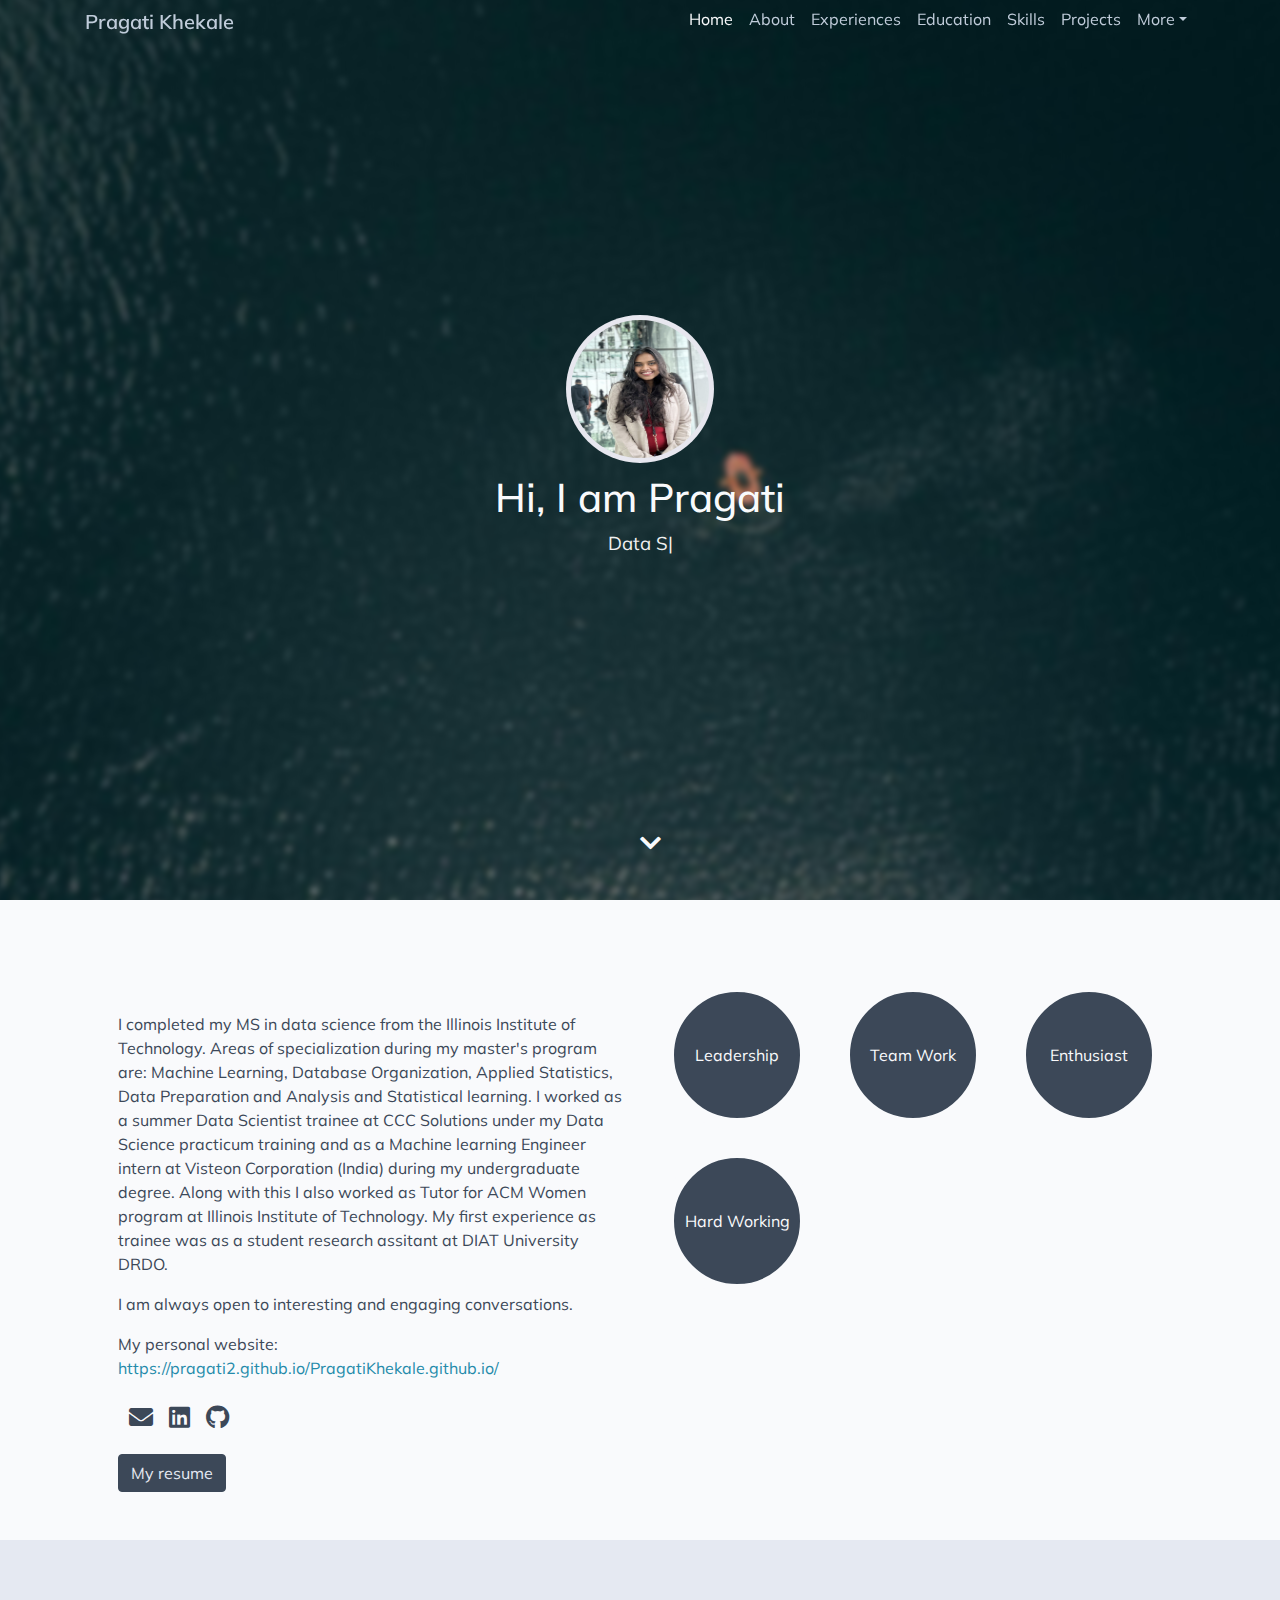
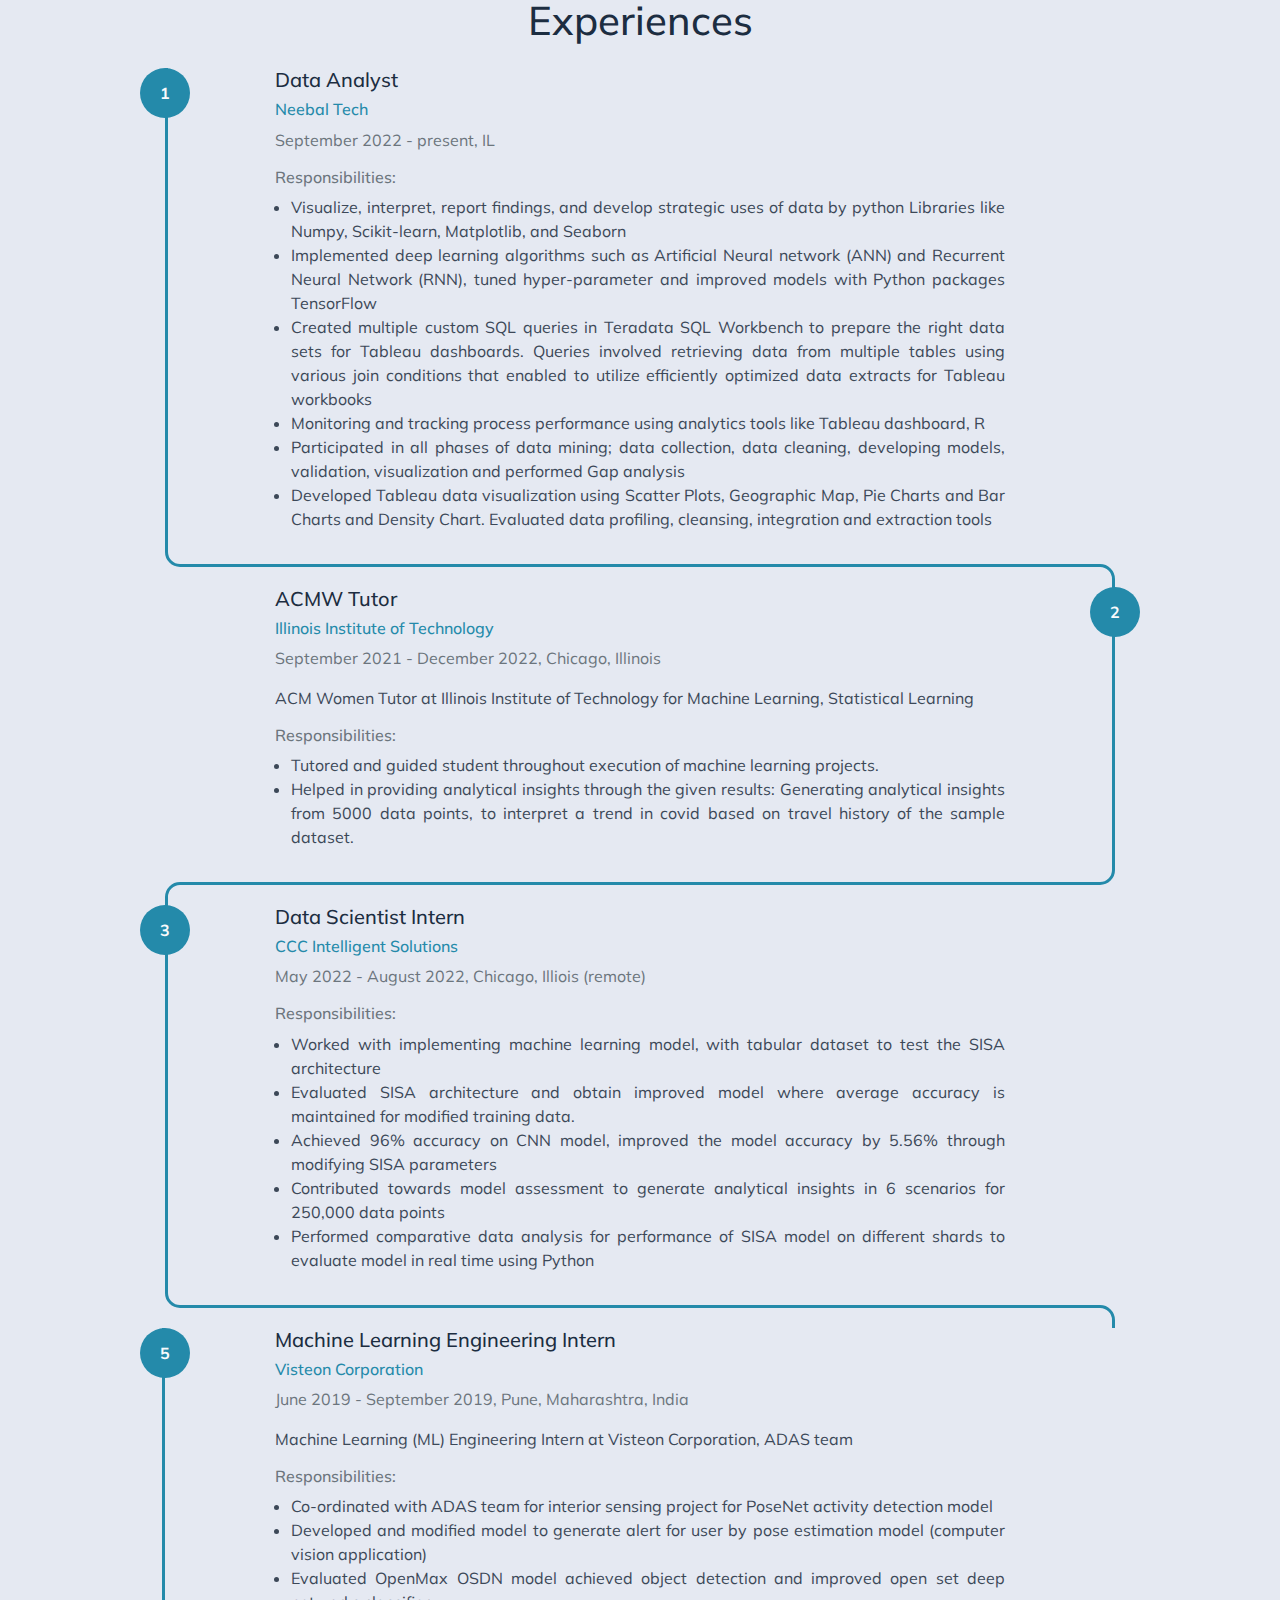
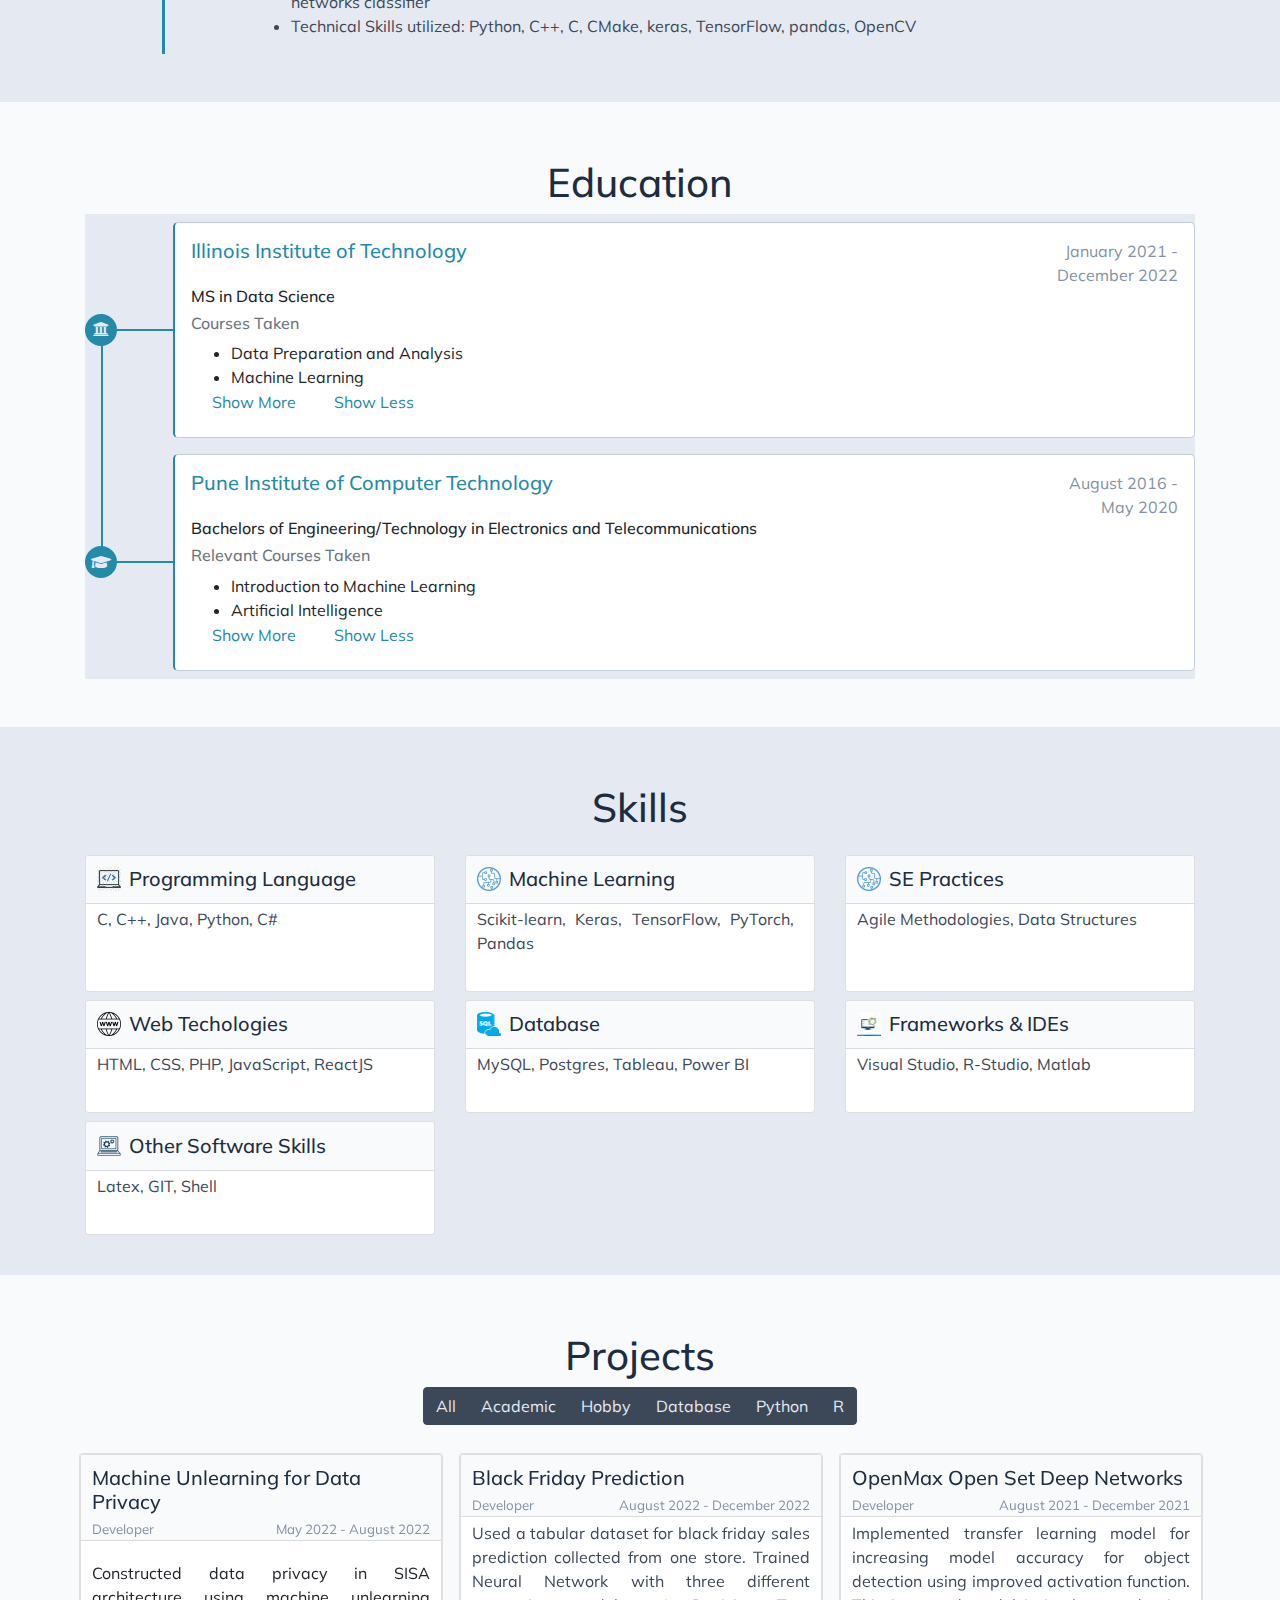
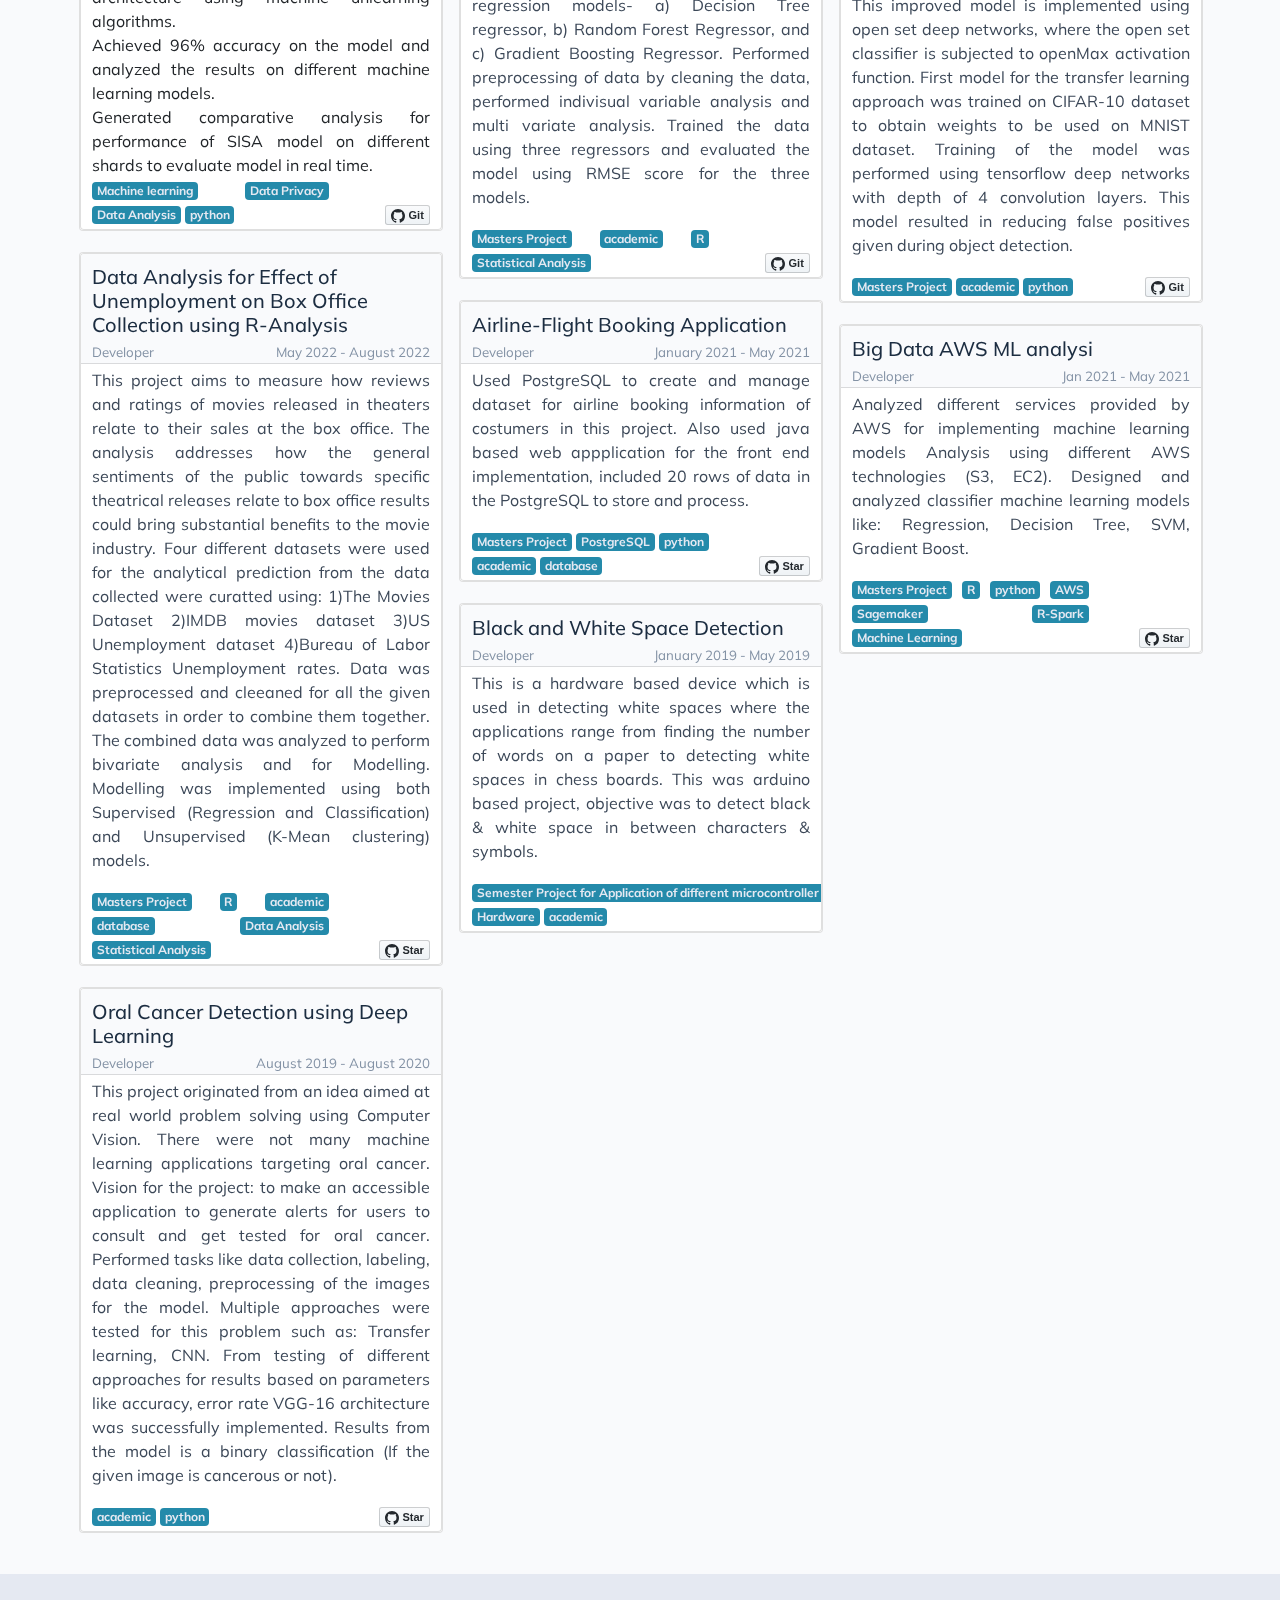
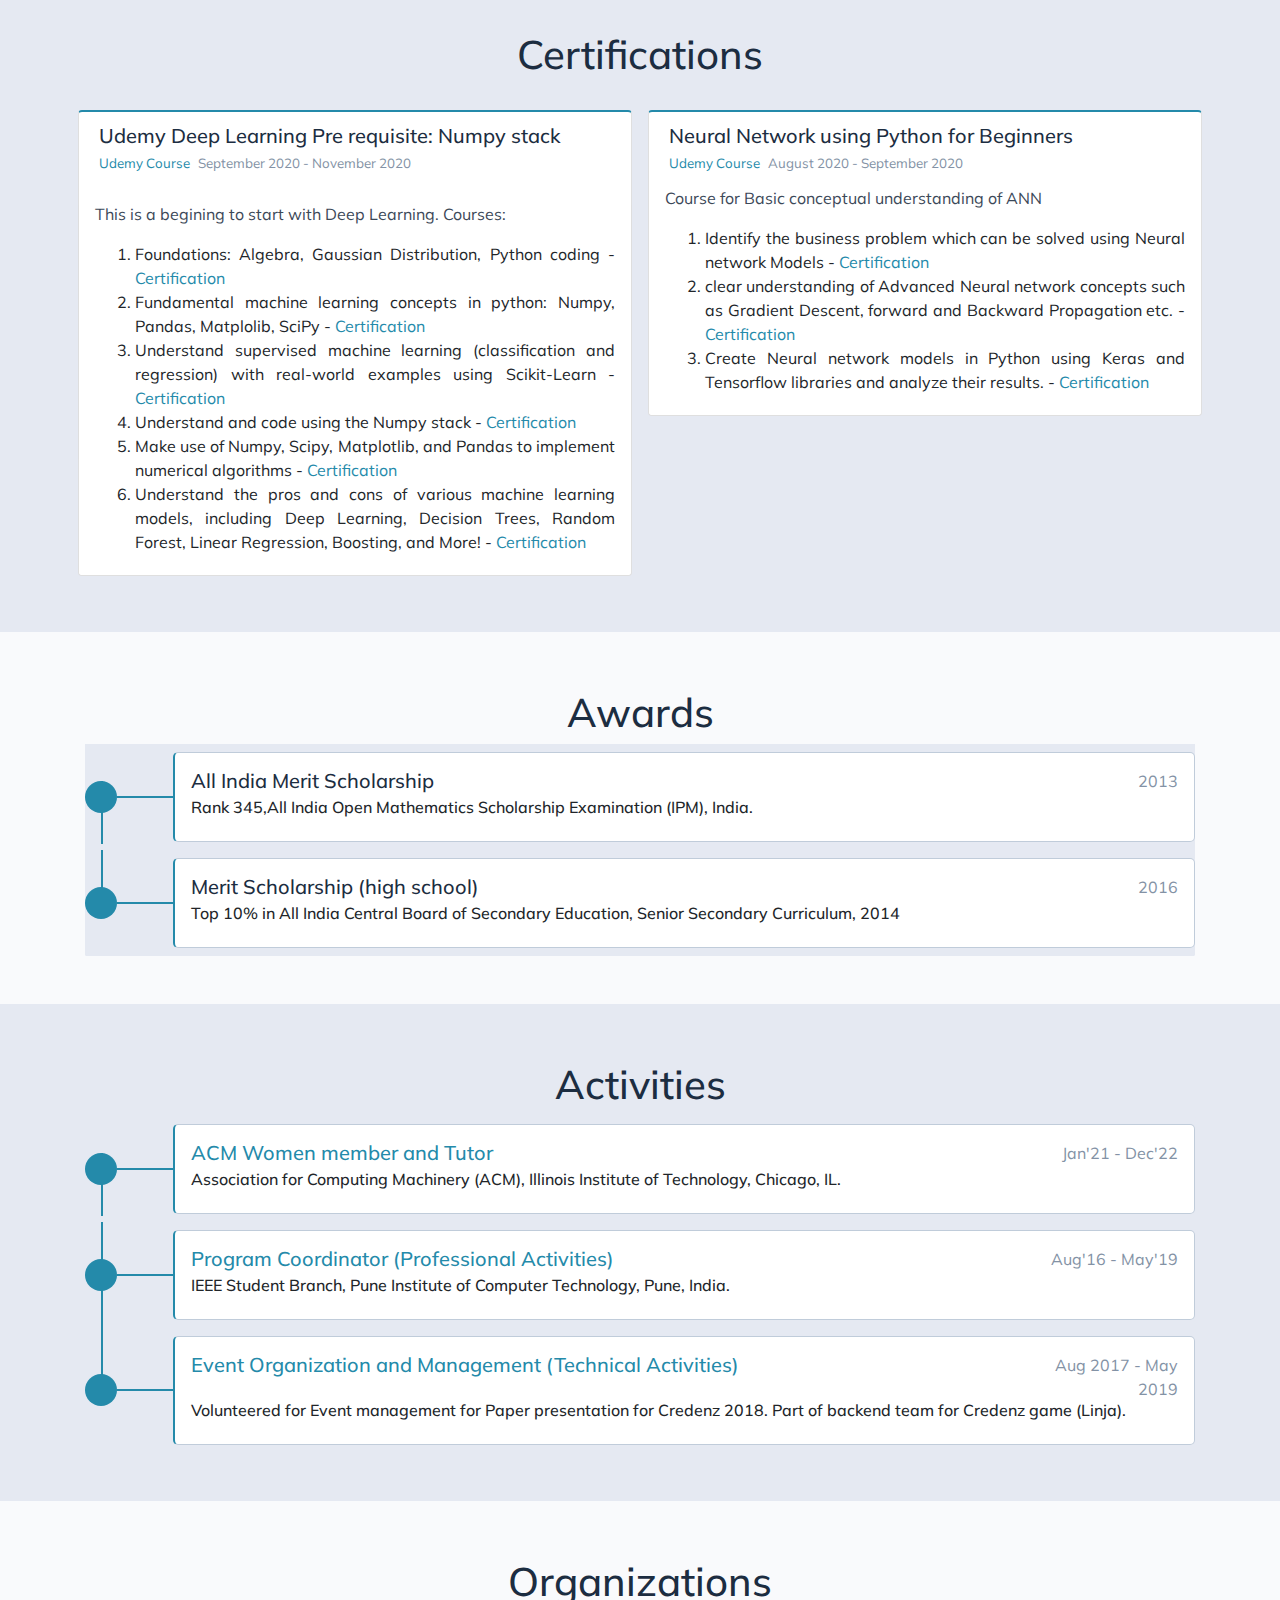
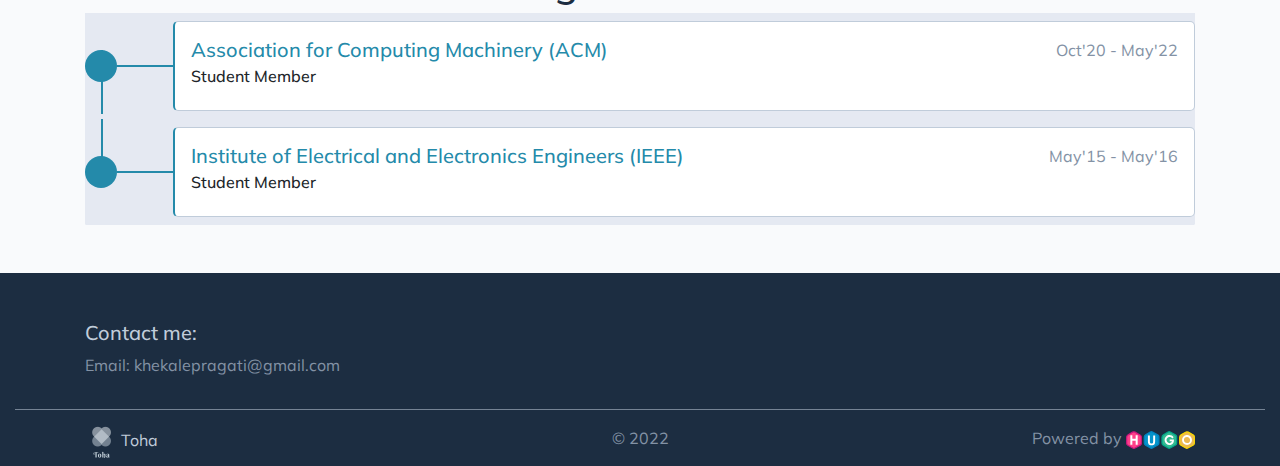
==== index.html @ 6b8ee0a9 "Update index.html" ====
<!DOCTYPE html>
<html lang="en">
  <head>
	<meta name="generator" content="Hugo 0.92.2" />
    <title>Pragati Khekale</title>
    
    
      
      
        
      
    
    <meta name="description" content="Portfolio of Pragati Khekale." />

    <meta charset="UTF-8" />
<meta name="viewport" content="width=device-width, initial-scale=1.0" />
<meta http-equiv="X-UA-Compatible" content="ie=edge" />


<link rel="stylesheet" href="./css/bootstrap.min.css"/>
<link rel="stylesheet" href="./css/layouts/main.css"/>
<link rel="stylesheet" href="./css/navigators/navbar.css"/>
<link rel="stylesheet" href="./css/plyr.css"/>
<link rel="stylesheet" href="./css/flag-icon.min.css"/>


<link href="https://fonts.googleapis.com/css2?family=Muli:wght@300;400;500;600" rel="stylesheet">
<link rel="stylesheet" href="https://cdnjs.cloudflare.com/ajax/libs/font-awesome/5.11.2/css/all.min.css" />











<meta property="og:title" content="Pragati Khekale"/>
<meta property="og:type" content="website"/>
<meta property="og:description" content="Portfolio of Pragati Khekale."/>
<meta property="og:image" content="https://pragati2.github.io/PragatiKhekale.github.io/">
<meta property="og:url" content="https://pragati2.github.io/PragatiKhekale.github.io/">

    <link rel="stylesheet" href="./css/sections/home.css"/>
    <link rel="stylesheet" href="./css/sections/about.css"/>
    <link rel="stylesheet" href="./css/sections/skills.css"/>
    <link rel="stylesheet" href="./css/sections/experiences.css"/>
    <link rel="stylesheet" href="./css/sections/education.css"/>
    <link rel="stylesheet" href="./css/sections/projects.css"/>
    <link rel="stylesheet" href="./css/sections/accomplishments.css"/>

    
    <link rel="stylesheet" href="./css/style.css"/>

    
    
  </head>
  <body data-spy="scroll" data-target="#top-navbar" data-offset="100">

    
























  


<nav class="navbar navbar-expand-xl top-navbar initial-navbar" id="top-navbar">
  <div class="container">
    <a class="navbar-brand" href="./">
      Pragati Khekale</a>
    <button
      class="navbar-toggler navbar-dark"
      id="navbar-toggler"
      type="button"
      data-toggle="collapse"
      data-target="#top-nav-items"
      aria-label="menu"
    >
      <span class="navbar-toggler-icon"></span>
    </button>

    <div class="collapse navbar-collapse" id="top-nav-items">
      <ul class="navbar-nav ml-auto">
        <li class="nav-item">
          <a class="nav-link" href="#home">Home</a>
        </li>
        
          
          
            
              
              
                <li class="nav-item">
                  <a class="nav-link" href="#about">About</a>
                </li>
              
            
            
              
              
                <li class="nav-item">
                  <a class="nav-link" href="#experiences">Experiences</a>
                </li>
              
            
            
              
              
                <li class="nav-item">
                  <a class="nav-link" href="#education">Education</a>
                </li>
              
            
            
              
              
                <li class="nav-item">
                  <a class="nav-link" href="#skills">Skills</a>
                </li>
              
            
            
              
              
                <li class="nav-item">
                  <a class="nav-link" href="#projects">Projects</a>
                </li>
              

              
            
            
      
              
            
            
              
              
            
            
              
              
            
            
              
              
            
          
          <li class="nav-item dropdown">
            <a class="nav-link dropdown-toggle" href="#" id="navbarDropdown" role="button" data-toggle="dropdown" aria-haspopup="true" aria-expanded="false">More</a>
            <div class="dropdown-menu" aria-labelledby="navbarDropdown">
                
                
                  
                    
                    
                  
                  
                    
                    
                  
                  
                    
                    
                    
                      <a class="dropdown-item" href="#activities">Activities</a>
                    
                  
                  
                    
                    
                      <a class="dropdown-item" href="#organizations">Organizations</a>
                    
                  
              </div>
            </li>
          
        
        
        
        
        
        
      </ul>
    </div>
  </div>
  
  
  
</nav>





  




  



















<div class="container-fluid home" id="home">
  <style>
     
    #homePageBackgroundImageDivStyled {
        
      background-image: url('https://pragati2.github.io/PragatiKhekale.github.io/images/background_hu734aa6f98ca0577a577126c08c02e5c3_354464_500x0_resize_q75_box.jpg');
    }
     
    @media (min-width: 500px) and (max-width: 800px) {  
      #homePageBackgroundImageDivStyled {   
          background-image: url('https://pragati2.github.io/PragatiKhekale.github.io/images/background_hu734aa6f98ca0577a577126c08c02e5c3_354464_800x0_resize_q75_box.jpg');
        }
    }
    @media (min-width: 801px) and (max-width: 1200px) {  
      #homePageBackgroundImageDivStyled {   
          background-image: url('https://pragati2.github.io/PragatiKhekale.github.io/images/background_hu734aa6f98ca0577a577126c08c02e5c3_354464_1200x0_resize_q75_box.jpg');
        }
    }
    @media (min-width: 1201px) and (max-width: 1500px) {  
      #homePageBackgroundImageDivStyled {   
          background-image: url('https://pragati2.github.io/PragatiKhekale.github.io/images/background_hu734aa6f98ca0577a577126c08c02e5c3_354464_1500x0_resize_q75_box.jpg');
        }
    }
    @media (min-width: 1501px) {  
      #homePageBackgroundImageDivStyled {   
          background-image: url('https://pragati2.github.io/PragatiKhekale.github.io/images/background.jpg');
        }
    }
    </style>
    <span class="on-the-fly-behavior"></span>
  <div
    id="homePageBackgroundImageDivStyled"
    class="background container-fluid"
  ></div>
  <div class="container content text-center">
    <img src="./images/WhatsApp Image 2023-01-02 at 18.27.35.jpeg"
      class="rounded-circle mx-auto d-block img-fluid"
      alt="Author Image"
    />
    <h1 class="greeting"> Hi, I am Pragati</h1>
    
    <div class="typing-carousel">
      <span id="ityped" class="ityped"></span>
      <span class="ityped-cursor"></span>
    </div>
    <ul id="typing-carousel-data">
      
        
          <li>Data Science Graduate from Illinois Institute of Technology, Chicago</li>
        
          <li>I am open to interesting and engaging conversations and always looking forward to explore new technologies.</li>
        
      
    </ul>
    
      
        
        
          
        
        <a href="#about" aria-label="Read More - Pragati"><i class="arrow bounce fa fa-chevron-down"></i></a>
      
    
  </div>
</div>

    
    
      
    

    
      
      
        
          <div class="container-fluid section-holder d-flex bg-white">
            

  





<div class="container anchor p-lg-5 about-section" id="about">
  <div class="row pt-sm-2 pt-md-4 align-self-center">
    
    
     <div class="col-sm-6"> 
      <h3 class="p-1"></h3>
      
      <p class="p-1 text-justify">
        <p>I completed my MS in data science from the Illinois Institute of Technology. Areas of specialization during my master's program are: Machine Learning, Database Organization, Applied Statistics, Data Preparation and Analysis and Statistical learning. I worked as a summer Data Scientist trainee at CCC Solutions under my Data Science practicum training and as a Machine learning Engineer intern at Visteon Corporation (India) during my undergraduate degree. Along with this I also worked as Tutor for ACM Women program at Illinois Institute of Technology. My first experience as trainee was as a student research assitant at DIAT University DRDO.</p>
<p>I am always open to interesting and engaging conversations.</p>
<p>My personal website: <a href="https://pragati2.github.io/PragatiKhekale.github.io/">https://pragati2.github.io/PragatiKhekale.github.io/</a></p>

      </p>
      <div class="text-container ml-auto">
        <ul class="social-link d-flex">
          
          <li>
            
              <a href="mailto:khekalepragati@gmail.com" title="Email" target="_blank" rel="noopener"><i class="fas fa-envelope"></i></a>
            
          </li>
          
          <li>
            
              <a href="https://www.linkedin.com/in/pragati-khekale/" title="LinkedIn" target="_blank" rel="noopener"><i class="fab fa-linkedin"></i></a>
            
          </li>
          
          <li>
            
              <a href="https://github.com/Pragati2" title="Github" target="_blank" rel="noopener"><i class="fab fa-github"></i></a>
            
          </li>
          
         
          
        </ul>
      </div>
      
      <a href="./files/Pragati Khekale-Resume.pdf" title="My resume" target="#"
        ><button class="btn btn-dark">My resume</button></a
      >
      
    </div>
    
    <div class="col-sm-6 pt-5 pl-md-4 pl-sm-3 pt-sm-0">
      <div class="row">
        
          <div class="col-6 col-lg-4 p-2">

    
    
    
    <div class="circular-progress blue">
    <span class="circular-progress-left">
        <span
        class="circular-progress-bar circular-progress-percentage-85"
        
        ></span>
    </span>
    <span class="circular-progress-right">
        <span
        class="circular-progress-bar"
        
        ></span>
    </span>
    <div class="circular-progress-value">Leadership</div>
    </div>

</div>

        
          <div class="col-6 col-lg-4 p-2">

    
    
    
    <div class="circular-progress yellow">
    <span class="circular-progress-left">
        <span
        class="circular-progress-bar circular-progress-percentage-90"
        
        ></span>
    </span>
    <span class="circular-progress-right">
        <span
        class="circular-progress-bar"
        
        ></span>
    </span>
    <div class="circular-progress-value">Team Work</div>
    </div>

</div>

	      <div class="col-6 col-lg-4 p-2">

    
    
    
    <div class="circular-progress yellow">
    <span class="circular-progress-left">
        <span
        class="circular-progress-bar circular-progress-percentage-90"
        
        ></span>
    </span>
    <span class="circular-progress-right">
        <span
        class="circular-progress-bar"
        
        ></span>
    </span>
    <div class="circular-progress-value">Enthusiast</div>
    </div>

</div>
        
          <div class="col-6 col-lg-4 p-2">

    
    
    
    <div class="circular-progress orange">
    <span class="circular-progress-left">
        <span
        class="circular-progress-bar circular-progress-percentage-95"
        
        ></span>
    </span>
    <span class="circular-progress-right">
        <span
        class="circular-progress-bar"
        
        ></span>
    </span>
    <div class="circular-progress-value">Hard Working</div>
    </div>

</div>

        
        
        
        
      </div>
    </div>
  </div>
</div>

          </div>
          
          
            
          
        
      
        
          <div class="container-fluid section-holder d-flex bg-dimmed">
            

  


<div class="container-fluid anchor pb-5 experiences-section" id="experiences">
  
    <h1 class="text-center">Experiences</h1>
  

<div class="container timeline text-justify">
   
   
     
       <div class="row align-items-center  d-flex">
         <div class="col-1 col-lg-2 text-center vertical-line d-inline-flex justify-content-center">
  <div class="circle font-weight-bold">1</div>
</div>

         
  <div class="col-10 col-lg-8">
    <div class="experience-entry-heading">
        
        
        <h5>Data Analyst</h5>
        <h6><a href=https://www.neebal.com title="Neebal Technologies" target="_blank" rel="noopener">Neebal Tech</a></h6>
        
        <p class="text-muted">September 2022 - present,
            IL
        </p>
    </div>
    
    <p></p>
    
    <h6 class="text-muted">Responsibilities:</h6>
    <ul class="justify-content-around">
    
        <li>Visualize, interpret, report findings, and develop strategic uses of data by python Libraries like Numpy, Scikit-learn, Matplotlib, and Seaborn</li>
    
        <li>Implemented deep learning algorithms such as Artificial Neural network (ANN) and Recurrent Neural Network (RNN), tuned hyper-parameter and improved models with Python packages TensorFlow</li>
        
	    <li>Created multiple custom SQL queries in Teradata SQL Workbench to prepare the right data sets for Tableau dashboards. Queries involved retrieving data from multiple tables using various join conditions that enabled to utilize efficiently optimized data extracts for Tableau workbooks</li>
	    
	    <li>Monitoring and tracking process performance using analytics tools like Tableau dashboard, R</li>
    	
	    
    	<li>Participated in all phases of data mining; data collection, data cleaning, developing models, validation, visualization and performed Gap analysis</li>
	
	    
    	<li>Developed Tableau data visualization using Scatter Plots, Geographic Map, Pie Charts and Bar Charts and Density Chart. Evaluated data profiling, cleansing, integration and extraction tools </li>	
	
    </ul>
</div>



       </div>
     
     
       <div class="row horizontal-line">
  <div class="col-1 col-lg-2 timeline-side-div">
    <div class="corner"></div>
  </div>
  <div class="col-10 col-lg-8">
    <hr />
  </div>
  <div class="col-1 col-lg-2 timeline-side-div">
    <div class="corner"></div>
  </div>
</div>

     
   
     
       <div class="row align-items-center justify-content-end d-flex">
         
  <div class="col-10 col-lg-8">
    <div class="experience-entry-heading">
        
        
        <h5>ACMW Tutor</h5>
        <h6><a href=https://www.iit.edu/ title="Illinois Institute of Technology" target="_blank" rel="noopener">Illinois Institute of Technology</a></h6>
        
        <p class="text-muted">September 2021 - December 2022,
            Chicago, Illinois
        </p>
    </div>
    
    <p>ACM Women Tutor at Illinois Institute of Technology for Machine Learning, Statistical Learning</p>
    
    <h6 class="text-muted">Responsibilities:</h6>
    <ul class="justify-content-around">
    
	    <li>Tutored and guided student throughout execution of machine learning projects.</li>
	    <li>Helped in providing analytical insights through the given results: Generating analytical insights from 5000 data points, to interpret a trend in covid based on travel history of the sample dataset.</li>
	        
    </ul>
</div>



         <div class="col-1 col-lg-2 text-center vertical-line d-inline-flex justify-content-center">
  <div class="circle font-weight-bold">2</div>
</div>

       </div>
     
     
       <div class="row horizontal-line">
  <div class="col-1 col-lg-2 timeline-side-div">
    <div class="corner"></div>
  </div>
  <div class="col-10 col-lg-8">
    <hr />
  </div>
  <div class="col-1 col-lg-2 timeline-side-div">
    <div class="corner"></div>
  </div>
</div>

     
   
     
       <div class="row align-items-center  d-flex">
         <div class="col-1 col-lg-2 text-center vertical-line d-inline-flex justify-content-center">
  <div class="circle font-weight-bold">3</div>
</div>

         
  <div class="col-10 col-lg-8">
    <div class="experience-entry-heading">
        
        
        <h5>Data Scientist Intern</h5>
        <h6><a href=https://cccis.com title="CCC Intelligent Solutions" target="_blank" rel="noopener">CCC Intelligent Solutions</a></h6>
        
        <p class="text-muted">May 2022 - August 2022,
            Chicago, Illiois (remote)
        </p>
    </div>
    
    <p></p>
    
    <h6 class="text-muted">Responsibilities:</h6>
    <ul class="justify-content-around">
    
        <li> Worked with implementing machine learning model, with tabular dataset to test the SISA architecture</li>
	<li>Evaluated SISA architecture and obtain improved model where average accuracy is maintained for modified training data.</li>
    
        <li>Achieved 96% accuracy on CNN model, improved the model accuracy by 5.56% through modifying SISA parameters</li>
        
	    <li>Contributed towards model assessment to generate analytical insights in 6 scenarios for 250,000 data points</li>
	    
	    <li>Performed comparative data analysis for performance of SISA model on different shards to evaluate model in real time using Python</li>
    
    </ul>
</div>



       </div>
     
     
       <div class="row horizontal-line">
  <div class="col-1 col-lg-2 timeline-side-div">
    <div class="corner"></div>
  </div>
  <div class="col-10 col-lg-8">
    <hr />
  </div>
  <div class="col-1 col-lg-2 timeline-side-div">
    <div class="corner"></div>
  </div>
</div>

   

     
   
     
       <div class="row align-items-center  d-flex">
         <div class="col-1 col-lg-2 text-center vertical-line d-inline-flex justify-content-center">
  <div class="circle font-weight-bold">5</div>
</div>

         
  <div class="col-10 col-lg-8">
    <div class="experience-entry-heading">
        
        
        <h5>Machine Learning Engineering Intern</h5>
        <h6><a href=https://www.visteon.com title="Visteon Corp" target="_blank" rel="noopener">Visteon Corporation</a></h6>
        
        <p class="text-muted">June 2019 - September 2019,
            Pune, Maharashtra, India
        </p>
    </div>
    
    <p>Machine Learning (ML) Engineering Intern at Visteon Corporation, ADAS team</p>
    
    <h6 class="text-muted">Responsibilities:</h6>
    <ul class="justify-content-around">
    
        <li>Co-ordinated with ADAS team for interior sensing project for PoseNet activity detection model</li>
    
        <li>Developed and modified model to generate alert for user by pose estimation model (computer vision application)</li>
    
        <li>Evaluated OpenMax OSDN model achieved object detection and improved open set deep networks classifier</li>
	    
	<li>Technical Skills utilized: Python, C++, C, CMake, keras, TensorFlow, pandas, OpenCV</li>           
       
    </ul>
</div>



       </div>
     
     
 
  </div>
</div>

          </div>          
          
            
          
        
      
        
          <div class="container-fluid section-holder d-flex bg-white">
            




<div class="container-fluid anchor pb-5 education-section" id="education">
    
    <h1 class="text-center">Education</h1>
    

    <div class="container">
        <table class="education-info-table">
            <tbody>
                
                <tr>
                    <td class="icon">
                        <div class="hline"></div>
                        <div class="icon-holder">
                            <i class="fas fa-university"></i>
                        </div>
                    </td>
                    <td class="line">
                        <div></div>
                    </td>
                    <td class="details">
                        <div class="degree-info card">
                            <div class="row">
                                <div class="col-lg-10 col-md-8">
                                    
                                        <h5><a href="https://www.iit.edu" title="Illinois Institute of Technology" target="_blank" rel="noopener">Illinois Institute of Technology</a></h5>
                                    
                                </div>
                                <div class="timeframe col-lg-2 col-md-4">January 2021 - December 2022</div>
                            </div>
                            <h6>MS in Data Science</h6>
                            
    
                            
                            <div class="taken-courses">
                                <h6 class="text-muted">Courses Taken</h6>
                                
                                    <ul>
                                        
                                        <li class="course ">Data Preparation and Analysis</li>
                                        
                                        <li class="course ">Machine Learning</li>
                                        
                                        <li class="course hidden-course">Database Organization</li>
                                        
                                        <li class="course hidden-course">Advanced Database Organization</li>
					    
				    	<li class="course hidden-course">Pribability and Statistics</li>
                                        
                                        <li class="course hidden-course">Statistical Learning</li>
                                        
                                        <li class="course hidden-course">Applied Statistics</li>
                                        
                                        <li class="course hidden-course">Monte-Carlo methods in Finance</li>
                                        
                                        <li class="course hidden-course">Project Management</li>
                                        
                                    </ul>
                                
                                
                                    <button type="button" class="btn btn-link show-more-btn pt-0 ml-2"
                                    onclick="toggleCourseVisibility(this);" id="show-more-btn">Show More</button>
                                    <button type="button" class="btn btn-link show-more-btn hidden pt-0 ml-2"
                                    onclick="toggleCourseVisibility(this);" id="show-less-btn">Show Less</button>
                                
                            </div>
                            
                            
                        </div>
                    </td>
                </tr>
                
                <tr>
                    <td class="icon">
                        <div class="hline"></div>
                        <div class="icon-holder">
                            <i class="fas fa-graduation-cap"></i>
                        </div>
                    </td>
                    <td class="line">
                        <div></div>
                    </td>
                    <td class="details">
                        <div class="degree-info card">
                            <div class="row">
                                <div class="col-lg-10 col-md-8">
                                    
                                        <h5><a href="https://pict.edu" title="Pune Institute of Computer Technology" target="_blank" rel="noopener">Pune Institute of Computer Technology</a></h5>
                                    
                                </div>
                                <div class="timeframe col-lg-2 col-md-4">August 2016 - May 2020</div>
                            </div>
                            <h6>Bachelors of Engineering/Technology in Electronics and Telecommunications</h6>
                            
                            
                            
                            <div class="taken-courses">
                                <h6 class="text-muted">Relevant Courses Taken</h6>
                                
                                    <ul>
                                        
                                        <li class="course ">Introduction to Machine Learning</li>
                                        
                                        <li class="course ">Artificial Intelligence</li>
                                        
                                        <li class="course hidden-course">Digital Image and Video Processing</li>
                                        
                                        <li class="course hidden-course">Computer Networks and Security</li>
                                        
                                        <li class="course hidden-course">Data Structures and Algorithms</li>
                                        
                                        <li class="course hidden-course">Object Oriented Programming</li>

                                        
                                    </ul>
                                
                                
                                    <button type="button" class="btn btn-link show-more-btn pt-0 ml-2"
                                    onclick="toggleCourseVisibility(this);" id="show-more-btn">Show More</button>
                                    <button type="button" class="btn btn-link show-more-btn hidden pt-0 ml-2"
                                    onclick="toggleCourseVisibility(this);" id="show-less-btn">Show Less</button>
                                
                            </div>
                            
                            
                        </div>
                    </td>
                </tr>
                
            </tbody>
        </table>
    </div>
</div>
          </div>
          
          
            
          
        
      
        
          <div class="container-fluid section-holder d-flex bg-dimmed">
            

  


<div class="container-fluid anchor pb-5 skills-section" id="skills">
  
    <h1 class="text-center">Skills</h1>
  
  <div class="container d-flex-block">
    <div class="row" id="primary-skills">
      
        <div class="col-xs-12 col-sm-6 col-lg-4 pt-2">
  <a class="skill-card-link" >
    <div class="card">
      <div class="card-head d-flex">
        
          

          
          
            
          

          <img class="card-img-xs" src="./images/sections/skills/programming_hu7b1225a3405cba146d8979b16f56641d_21629_24x24_fit_q75_box.jpg" alt="Programming Language" />
        
        <h5 class="card-title">Programming Language</h5>
      </div>
      <div class="card-body">
        <p class="card-text">C, C++, Java, Python, C#</p>
      </div>
    </div>
  </a>
</div>

      
        <div class="col-xs-12 col-sm-6 col-lg-4 pt-2">
  <a class="skill-card-link" >
    <div class="card">
      <div class="card-head d-flex">
        
          

          
          
            
          

          <img class="card-img-xs" src="./images/sections/skills/ml_hua049a46b54b9c0555f1a478e915ca3bd_26686_24x24_fit_box_3.png" alt="Machine Learning" />
        
        <h5 class="card-title">Machine Learning</h5>
      </div>
      <div class="card-body">
        <p class="card-text">Scikit‑learn, Keras, TensorFlow, PyTorch, Pandas</p>
      </div>
    </div>
  </a>
</div>

      
        <div class="col-xs-12 col-sm-6 col-lg-4 pt-2">
  <a class="skill-card-link" >
    <div class="card">
      <div class="card-head d-flex">
        
          

          
          
            
          

          <img class="card-img-xs" src="./images/sections/skills/ml_hua049a46b54b9c0555f1a478e915ca3bd_26686_24x24_fit_box_3.png" alt="SE Practices" />
        
        <h5 class="card-title">SE Practices</h5>
      </div>
      <div class="card-body">
        <p class="card-text">Agile Methodologies, Data Structures</p>
      </div>
    </div>
  </a>
</div>

      
        <div class="col-xs-12 col-sm-6 col-lg-4 pt-2">
  <a class="skill-card-link" >
    <div class="card">
      <div class="card-head d-flex">
        
          

          
          
            
          

          <img class="card-img-xs" src="./images/sections/skills/web_hu2544f2b06077bea9e97946ecf4a333f3_97724_24x24_fit_box_3.png" alt="Web Techologies" />
        
        <h5 class="card-title">Web Techologies</h5>
      </div>
      <div class="card-body">
        <p class="card-text">HTML, CSS, PHP, JavaScript, ReactJS</p>
      </div>
    </div>
  </a>
</div>

      
        <div class="col-xs-12 col-sm-6 col-lg-4 pt-2">
  <a class="skill-card-link" >
    <div class="card">
      <div class="card-head d-flex">
        
          

          
          
            
          

          <img class="card-img-xs" src="./images/sections/skills/database_hubae120bfa429c63ca37b80b660c4e967_10557_24x24_fit_box_3.png" alt="Database" />
        
        <h5 class="card-title">Database</h5>
      </div>
      <div class="card-body">
        <p class="card-text">MySQL, Postgres, Tableau, Power BI</p>
      </div>
    </div>
  </a>
</div>

      
        <div class="col-xs-12 col-sm-6 col-lg-4 pt-2">
  <a class="skill-card-link" >
    <div class="card">
      <div class="card-head d-flex">
        
          

          
          
            
          

          <img class="card-img-xs" src="./images/sections/skills/framework_hu4a9b0db11a026671e7f38dc402fddcbf_76164_24x24_fit_q75_box.jpg" alt="Frameworks &amp; IDEs" />
        
        <h5 class="card-title">Frameworks &amp; IDEs</h5>
      </div>
      <div class="card-body">
        <p class="card-text">Visual Studio, R-Studio, Matlab</p>
      </div>
    </div>
  </a>
</div>

      
        <div class="col-xs-12 col-sm-6 col-lg-4 pt-2">
  <a class="skill-card-link" >
    <div class="card">
      <div class="card-head d-flex">
        
          

          
          
            
          

          <img class="card-img-xs" src="./images/sections/skills/others_hu774becc559a5b2d164c8c74065880ae9_5339_24x24_fit_box_3.png" alt="Other Software Skills" />
        
        <h5 class="card-title">Other Software Skills</h5>
      </div>
      <div class="card-body">
        <p class="card-text">Latex, GIT, Shell</p>
      </div>
    </div>
  </a>
</div>

      
    </div>
  </div>
</div>

          </div>
          
          
            
          
        
      
        
          <div class="container-fluid section-holder d-flex bg-white">
            

  


<div class="container-fluid anchor pb-5 projects-section" id="projects">
  
    <h1 class="text-center">Projects</h1>
  
  <div class="container ml-auto text-center">
    <div class="btn-group flex-wrap" role="group" id="project-filter-buttons">
      
      <button type="button" class="btn btn-dark" data-filter="all">
        All
      </button>
      
      <button type="button" class="btn btn-dark" data-filter="academic">
        Academic
      </button>
      
      <button type="button" class="btn btn-dark" data-filter="hobby">
        Hobby
      </button>
      
      <button type="button" class="btn btn-dark" data-filter="database">
        Database
      </button>
      
      <button type="button" class="btn btn-dark" data-filter="python">
        Python
      </button>
	    
      <button type="button" class="btn btn-dark" data-filter="R">
        R
      </button>
      
    </div>
  </div>
  <div class="container filtr-projects">
    <div class="row" id="project-card-holder">
      
        <div
  class="col-sm-12 col-md-6 col-lg-4 p-2 filtr-item"
  data-category='all, Masters Project,academic,python'
>
  <div class="card mt-1">
    <div class="card">
      <a class="card-header" href="https://github.com/Pragati2/Machine-Unlearning.git" target="_blank" rel="noopener">
        <div>
          <div class="d-flex">
            
            <h5 class="card-title mb-0">Machine Unlearning for Data Privacy</h5>
          </div>
          <div class="sub-title">
            <span>Developer</span>
            <span>May 2022 - August 2022</span>
          </div>
        </div>
      </a>
      <div class="card-body text-justify pt-1 pb-1">
	      <p></p>
	      <li>Constructed data privacy in SISA architecture using machine unlearning algorithms.</li>
	      <li>Achieved 96% accuracy on the model and analyzed the results on different machine learning models.</li>
	      <li>Generated comparative analysis for performance of SISA model on different shards to evaluate model in real time.</li>
		
        <div class="project-card-footer">
          
            <div class="project-tags-holder">
              
                  <span class="badge btn-info">
                    Machine learning
                  </span>
              
                  <span class="badge btn-info">
                    Data Privacy
                  </span>
		    
	    	  <span class="badge btn-info">
                    Data Analysis
                  </span>
              
                  <span class="badge btn-info">
                    python
                  </span>
              
            </div>
          
          <div class="project-btn-holder">
            
            <a
              class="github-button-inactive project-btn"
              href="https://github.com/Pragati2/Machine-Unlearning.git"
              data-icon="octicon-standard"
              data-show-count="true"
              aria-label="Machine Unlearning"
              >Git</a
            >
            
          </div>
        </div>
      </div>
    </div>
  </div>
</div>

      
        <div
  class="col-sm-12 col-md-6 col-lg-4 p-2 filtr-item"
  data-category='all, Masters Project,academic,R'
>
  <div class="card mt-1">
    <div class="card">
      <a class="card-header" href="https://github.com/Pragati2/Black-Friday-Purchase-Prediction" target="_blank" rel="noopener">
        <div>
          <div class="d-flex">
            
            <h5 class="card-title mb-0">Black Friday Prediction</h5>
          </div>
          <div class="sub-title">
            <span>Developer</span>
            <span>August 2022 - December 2022</span>
          </div>
        </div>
      </a>
      <div class="card-body text-justify pt-1 pb-1">
        <p>Used a tabular dataset for black friday sales prediction collected from one store. Trained Neural Network with three different regression models- a) Decision Tree regressor, b) Random Forest Regressor, and c) Gradient Boosting Regressor. Performed preprocessing of data by cleaning the data, performed indivisual variable analysis and multi variate analysis. Trained the data using three regressors and evaluated the model using RMSE score for the three models.</p>
        
        <div class="project-card-footer">
          
            <div class="project-tags-holder">
              
                  <span class="badge btn-info">
                    Masters Project
                  </span>
              
                  <span class="badge btn-info">
                    academic
                  </span>
              
                  <span class="badge btn-info">
                    R
                  </span>
		    
		  <span class="badge btn-info">
                    Statistical Analysis
                  </span>
              
            </div>
          
          <div class="project-btn-holder">
            
            <a
              class="github-button-inactive project-btn"
              href="https://github.com/Pragati2/Black-Friday-Purchase-Prediction"
              data-icon="octicon-standard"
              data-show-count="true"
              aria-label="Prediction and data analysis"
              >Git</a
            >
            
          </div>
        </div>
      </div>
    </div>
  </div>
</div>

      
        <div
  class="col-sm-12 col-md-6 col-lg-4 p-2 filtr-item"
  data-category='all, Masters Project,academic,python'
>
  <div class="card mt-1">
    <div class="card">
      <a class="card-header" href="https://github.com/Pragati2/OpenMax-" target="_blank" rel="noopener">
        <div>
          <div class="d-flex">
            
            <h5 class="card-title mb-0">OpenMax Open Set Deep Networks</h5>
          </div>
          <div class="sub-title">
            <span>Developer</span>
            <span>August 2021 - December 2021</span>
          </div>
        </div>
      </a>
      <div class="card-body text-justify pt-1 pb-1">
	      <p>Implemented transfer learning model for increasing model accuracy for object detection using improved activation function. This improved model is implemented using open set deep networks, where the open set classifier is subjected to openMax activation function. First model for the transfer learning approach was trained on CIFAR-10 dataset to obtain weights to be used on MNIST dataset. Training of the model was performed using tensorflow deep networks with depth of 4 convolution layers. This model resulted in reducing false positives given during object detection.</p>
		
        <div class="project-card-footer">
          
            <div class="project-tags-holder">
              
                  <span class="badge btn-info">
                    Masters Project
                  </span>
              
                  <span class="badge btn-info">
                    academic
                  </span>
              
                  <span class="badge btn-info">
                    python
                  </span>
              
            </div>
          
          <div class="project-btn-holder">
            
            <a
              class="github-button-inactive project-btn"
              href="https://github.com/Pragati2/OpenMax-"
              data-icon="octicon-standard"
              data-show-count="true"
              aria-label="OSDN OpenMAX"
              >Git</a
            >
            
          </div>
        </div>
      </div>
    </div>
  </div>
</div>

      
        <div
  class="col-sm-12 col-md-6 col-lg-4 p-2 filtr-item"
  data-category='all, Masters Project,IoT,academic,database,R'
>
  <div class="card mt-1">
    <div class="card">
      <a class="card-header" href="https://github.com/Pragati2/Data-Analysis-for-Effect-of-Unemployment-on-Box-Office-Collection" rel="noopener">
        <div>
          <div class="d-flex">
            
            <h5 class="card-title mb-0">Data Analysis for Effect of Unemployment on Box Office Collection using R-Analysis</h5>
          </div>
          <div class="sub-title">
            <span>Developer</span>
            <span>May 2022 - August 2022</span>
          </div>
        </div>
      </a>
      <div class="card-body text-justify pt-1 pb-1">
	      <p>This project aims to measure how reviews and ratings of movies released in theaters relate to their sales at the box office. The analysis addresses how the general sentiments of the public towards specific theatrical releases relate to box office results could bring substantial benefits to the movie industry. Four different datasets were used for the analytical prediction from the data collected were curatted using: 1)The Movies Dataset 2)IMDB movies dataset 3)US Unemployment dataset 4)Bureau of Labor Statistics Unemployment rates. Data was preprocessed and cleeaned for all the given datasets in order to combine them together. The combined data was analyzed to perform bivariate analysis and for Modelling. Modelling was implemented using both Supervised (Regression and Classification) and Unsupervised (K-Mean clustering) models.</p>
	      
        <div class="project-card-footer">
          
            <div class="project-tags-holder">
              
                  <span class="badge btn-info">
                    Masters Project
                  </span>
              
                  <span class="badge btn-info">
                    R
                  </span>
              
                  <span class="badge btn-info">
                    academic
                  </span>
              
                  <span class="badge btn-info">
                    database
                  </span>
              
                  <span class="badge btn-info">
                    Data Analysis
                  </span>
		    
		  <span class="badge btn-info">
                    Statistical Analysis
                  </span>
              
            </div>
          
          <div class="project-btn-holder">
            
            <a
              class="github-button-inactive project-btn"
              href="https://github.com/Pragati2/Data-Analysis-for-Effect-of-Unemployment-on-Box-Office-Collection"
              data-icon="octicon-standard"
              data-show-count="true"
              aria-label="Star Sensor Data Analysis for Effect on Box Office Collection"
              >Star</a
            >
            
          </div>
        </div>
      </div>
    </div>
  </div>
</div>

      
        <div
  class="col-sm-12 col-md-6 col-lg-4 p-2 filtr-item"
  data-category='all, Masters Project,PostgreSQL,python,IoT,academic,database'
>
  <div class="card mt-1">
    <div class="card">
      <a class="card-header" href="https://github.com/Pragati2/Airline-Flight-Booking-Application" target="_blank" rel="noopener">
        <div>
          <div class="d-flex">
            
            <h5 class="card-title mb-0">Airline-Flight Booking Application</h5>
          </div>
          <div class="sub-title">
            <span>Developer</span>
            <span>January 2021 - May 2021</span>
          </div>
        </div>
      </a>
      <div class="card-body text-justify pt-1 pb-1">
        <p>Used PostgreSQL to create and manage dataset for airline booking information of costumers in this project. Also used java based web appplication for the front end implementation, included 20 rows of data in the PostgreSQL to store and process.</p>
        
        <div class="project-card-footer">
          
            <div class="project-tags-holder">
              
                  <span class="badge btn-info">
                    Masters Project
                  </span>
              
                  <span class="badge btn-info">
                    PostgreSQL
                  </span>
              
                  <span class="badge btn-info">
                    python
		    </span>
              
                  <span class="badge btn-info">
                    academic
                  </span>
              
                  <span class="badge btn-info">
                    database
                  </span>
              
            </div>
          
          <div class="project-btn-holder">
            
            <a
              class="github-button-inactive project-btn"
              href="https://github.com/Pragati2/Airline-Flight-Booking-Application"
              data-icon="octicon-standard"
              data-show-count="true"
              aria-label="Star Airline booking application"
              >Star</a
            >
            
          </div>
        </div>
      </div>
    </div>
  </div>
</div>

      
        <div
  class="col-sm-12 col-md-6 col-lg-4 p-2 filtr-item"
  data-category='all, hobby,python'
>
  <div class="card mt-1">
    <div class="card">
      <a class="card-header" href="https://github.com/Pragati2/Analysis-Big-Data-Machine-learning-models-on-amazon-AWS" target="_blank" rel="noopener">
        <div>
          <div class="d-flex">
            
            <h5 class="card-title mb-0">Big Data AWS ML analysi</h5>
          </div>
          <div class="sub-title">
            <span>Developer</span>
            <span>Jan 2021 - May 2021</span>
          </div>
        </div>
      </a>
      <div class="card-body text-justify pt-1 pb-1">
	      <p>Analyzed different services provided by AWS for implementing machine learning models Analysis using different AWS technologies (S3, EC2). Designed and analyzed classifier machine learning models like: Regression, Decision Tree, SVM, Gradient Boost.</p>
		
        <div class="project-card-footer">
          
            <div class="project-tags-holder">
              
                  <span class="badge btn-info">
                    Masters Project
                  </span>
              
                  <span class="badge btn-info">
                    R
                  </span>
		    
		  <span class="badge btn-info">
                    python
                  </span>  
		    
		  <span class="badge btn-info">
                    AWS
                  </span>
	    	  
		  <span class="badge btn-info">
                    Sagemaker
                  </span>
		    
		  <span class="badge btn-info">
                    R-Spark
                  </span>
		    
		  <span class="badge btn-info">
                    Machine Learning
                  </span>  
              
            </div>
          
          <div class="project-btn-holder">
            
            <a
              class="github-button-inactive project-btn"
              href="https://github.com/Pragati2/Analysis-Big-Data-Machine-learning-models-on-amazon-AWS"
              data-icon="octicon-standard"
              data-show-count="true"
              aria-label="Star Big Data AWS ML analysis"
              >Star</a
            >
            
          </div>
        </div>
      </div>
    </div>
  </div>
</div>

      
       
<div
  class="col-sm-12 col-md-6 col-lg-4 p-2 filtr-item"
  data-category='all,academic,python'
>
  <div class="card mt-1">
    <div class="card">
      <a class="card-header" href="https://github.com/Pragati2/Oral-Cancer-Detection-using-Machine-Learning" target="_blank" rel="noopener">
        <div>
          <div class="d-flex">
            
            <h5 class="card-title mb-0">Oral Cancer Detection using Deep Learning</h5>
          </div>
          <div class="sub-title">
            <span>Developer</span>
            <span>August 2019 - August 2020</span>
          </div>
        </div>
      </a>
      <div class="card-body text-justify pt-1 pb-1">
	      
	    
	      <p>This project originated from an idea aimed at real world problem solving using Computer Vision. There were not many machine learning applications targeting oral cancer. Vision for the project: to make an accessible application to generate alerts for users to consult and get tested for oral cancer. Performed tasks like data collection, labeling, data cleaning, preprocessing of the images for the model. Multiple approaches were tested for this problem such as: Transfer learning, CNN. From testing of different approaches for results based on parameters like accuracy, error rate VGG-16 architecture was successfully implemented. Results from the model is a binary classification (If the given image is cancerous or not).</p>
	
	      
        <div class="project-card-footer">
          
            <div class="project-tags-holder">
              
              
                  <span class="badge btn-info">
                    academic
                  </span>
              
                  <span class="badge btn-info">
                    python
                  </span>
              
            </div>
          
          <div class="project-btn-holder">
            
            <a
              class="github-button-inactive project-btn"
              href="https://github.com/Pragati2/Oral-Cancer-Detection-using-Machine-Learning"
              data-icon="octicon-standard"
              data-show-count="true"
              aria-label="Oral Cancer Detection"
              >Star</a
            >
            
          </div>
        </div>
      </div>
    </div>
  </div>
</div>
      

      
        <div
  class="col-sm-12 col-md-6 col-lg-4 p-2 filtr-item"
  data-category='all, Semester Project for Digital Logic Design,Hardware,academic'
>
  <div class="card mt-1">
    <div class="card">
      <a class="card-header" href="javascript:void(0)" >
        <div>
          <div class="d-flex">
            
            <h5 class="card-title mb-0">Black and White Space Detection</h5>
          </div>
          <div class="sub-title">
            <span>Developer</span>
            <span>January 2019 -  May 2019</span>
          </div>
        </div>
      </a>
      <div class="card-body text-justify pt-1 pb-1">
        <p>This is a hardware based device which is used in detecting white spaces where the applications range from finding the number of words on a paper to detecting white spaces in chess boards. This was arduino based project, objective was to detect black & white space in between characters & symbols.</p>
        
        <div class="project-card-footer">
          
            <div class="project-tags-holder">
              
                  <span class="badge btn-info">
                    Semester Project for Application of different microcontroller
                  </span>
              
                  <span class="badge btn-info">
                    Hardware
                  </span>
              
                  <span class="badge btn-info">
                    academic
                  </span>
              
            </div>
          
          <div class="project-btn-holder">
            
          </div>
        </div>
      </div>
    </div>
  </div>
</div>

      
    </div>
  </div>
</div>

          </div>
          
          
            
          
        
      
        
          <div class="container-fluid section-holder d-flex bg-dimmed">
            

  


<div class="container-fluid anchor pb-5 accomplishments-section" id="accomplishments">
  
    <h1 class="text-center">Certifications</h1>
  

  <div class="container">
    <div class="row" id="acomplishment-card-holder">
      
        <div class="col-md-12 col-lg-6 p-2">
  <div class="card mt-3">
    <div class="card-header">
      <h5 class="card-title mb-0">Udemy Deep Learning Pre requisite: Numpy stack</h5>
      <div class="sub-title">
        <span><a href="https://www.coursera.org/professional-certificates/google-data-analytics" title="Udemy Course" target="_blank" rel="noopener">Udemy Course</a></span>
        <span class="ml-2">September 2020 - November 2020</span>
      </div>
    </div>
    <div class="card-body">
      <p><p>This is a begining to start with Deep Learning.
Courses:</p>
<ol>
<li>Foundations: Algebra, Gaussian Distribution, Python coding - <a href="https://www.udemy.com/certificate/UC-cc1022b5-e6a9-4767-8192-86856265d5d4/">Certification</a></li>
<li>Fundamental machine learning concepts in python: Numpy, Pandas, Matplolib, SciPy - <a href="https://www.udemy.com/certificate/UC-cc1022b5-e6a9-4767-8192-86856265d5d4/">Certification</a></li>
<li>Understand supervised machine learning (classification and regression) with real-world examples using Scikit-Learn - <a href="https://www.udemy.com/certificate/UC-cc1022b5-e6a9-4767-8192-86856265d5d4/">Certification</a></li>
<li>Understand and code using the Numpy stack - <a href="https://www.udemy.com/certificate/UC-cc1022b5-e6a9-4767-8192-86856265d5d4/">Certification</a></li>
<li>Make use of Numpy, Scipy, Matplotlib, and Pandas to implement numerical algorithms - <a href="https://www.udemy.com/certificate/UC-cc1022b5-e6a9-4767-8192-86856265d5d4/">Certification</a></li>
<li>Understand the pros and cons of various machine learning models, including Deep Learning, Decision Trees, Random Forest, Linear Regression, Boosting, and More! - <a href="https://www.udemy.com/certificate/UC-cc1022b5-e6a9-4767-8192-86856265d5d4/">Certification</a></li>

</ol>
</p>
    </div>
    <div class="card-footer">
      
    </div>
  </div>
</div>


	  
	  

<div class="col-md-12 col-lg-6 p-2">
  <div class="card mt-3">
    <div class="card-header">
      <h5 class="card-title mb-0">Neural Network using Python for Beginners</h5>
      <div class="sub-title">
        <span><a href="https://www.udemy.com/course/neural-network-understanding-and-building-an-ann-in-python/" title="Udemy Course" target="_blank" rel="noopener">Udemy Course</a></span>
        <span class="ml-2">August 2020 - September 2020</span>
      </div>
    </div>
    <div class="card-body">
      <p>Course for Basic conceptual understanding of ANN</p>
<ol>
<li>Identify the business problem which can be solved using Neural network Models - <a href="https://www.udemy.com/certificate/UC-69b5400a-2641-43fd-b9e3-79ffe1d7dd34/">Certification</a></li>
<li>clear understanding of Advanced Neural network concepts such as Gradient Descent, forward and Backward Propagation etc. - <a href="https://www.udemy.com/certificate/UC-69b5400a-2641-43fd-b9e3-79ffe1d7dd34/">Certification</a></li>
<li>Create Neural network models in Python using Keras and Tensorflow libraries and analyze their results. - <a href="https://www.udemy.com/certificate/UC-69b5400a-2641-43fd-b9e3-79ffe1d7dd34/">Certification</a></li>
</ol>
</p>
    </div>
    <div class="card-footer">
      
    </div>
  </div>
</div>	  
	  
	  

	  
      
    </div>
  </div>
</div>

          </div>
          
          








      
        
          <div class="container-fluid section-holder d-flex bg-white">
            




<div class="container-fluid anchor pb-5 education-section" id="awards">
    
    <h1 class="text-center">Awards</h1>
    

    <div class="container">
        <table class="education-info-table">
            <tbody>
                
                <tr>
                    <td class="icon">
                        <div class="hline"></div>
                        <div class="icon-holder">
                            <i class="fas "></i>
                        </div>
                    </td>
                    <td class="line">
                        <div></div>
                    </td>
                    <td class="details">
                        <div class="degree-info card">
                            <div class="row">
                                <div class="col-lg-10 col-md-8">
                                    
                                        <h5>All India Merit Scholarship</h5>
                                    
                                </div>
                                <div class="timeframe col-lg-2 col-md-4">2013</div>
                            </div>
                            <h6>Rank 345,All India Open Mathematics Scholarship Examination (IPM), India.</h6>
                            
                            
                            
                            
                        </div>
                    </td>
                </tr>
                
		<tr>
                    <td class="icon">
                        <div class="hline"></div>
                        <div class="icon-holder">
                            <i class="fas "></i>
                        </div>
                    </td>
                    <td class="line">
                        <div></div>
                    </td>
                    <td class="details">
                        <div class="degree-info card">
                            <div class="row">
                                <div class="col-lg-10 col-md-8">
                                    
                                        <h5>Merit Scholarship (high school)</h5>
                                    
                                </div>
                                <div class="timeframe col-lg-2 col-md-4">2016</div>
                            </div>
                            <h6>Top 10% in All India Central Board of Secondary Education, Senior Secondary Curriculum, 2014</h6>
                            
                            
                            
                            
                        </div>
                    </td>
                </tr>
                
            </tbody>
        </table>
    </div>
</div>
          </div>
          
          
            
          
        
      
        
          <div class="container-fluid section-holder d-flex bg-dimmed">
            




<div class="container-fluid anchor pb-5 education-section" id="activities">
    
    <h1 class="text-center">Activities</h1>
    

    <div class="container">
        <table class="education-info-table">
            <tbody>
                
           
                
                <tr>
                    <td class="icon">
                        <div class="hline"></div>
                        <div class="icon-holder">
                            <i class="fas "></i>
                        </div>
                    </td>
                    <td class="line">
                        <div></div>
                    </td>
                    <td class="details">
                        <div class="degree-info card">
                            <div class="row">
                                <div class="col-lg-10 col-md-8">
                                    
                                        <h5><a href="https://www.acm.org/" title="Social Media Coordinator" target="_blank" rel="noopener">ACM Women member and Tutor</a></h5>
                                    
                                </div>
                                <div class="timeframe col-lg-2 col-md-4">Jan&#39;21 - Dec&#39;22</div>
                            </div>
                            <h6>Association for Computing Machinery (ACM), Illinois Institute of Technology, Chicago, IL.</h6>
                            
                            
                            
                            
                        </div>
                    </td>

                
                <tr>
                    <td class="icon">
                        <div class="hline"></div>
                        <div class="icon-holder">
                            <i class="fas "></i>
                        </div>
                    </td>
                    <td class="line">
                        <div></div>
                    </td>
                    <td class="details">
                        <div class="degree-info card">
                            <div class="row">
                                <div class="col-lg-10 col-md-8">
                                    
                                        <h5><a href="https://pict.edu/ieee/" title="Program Coordinator (Professional Activities)" target="_blank" rel="noopener">Program Coordinator (Professional Activities)</a></h5>
                                    
                                </div>
                                <div class="timeframe col-lg-2 col-md-4">Aug&#39;16 - May&#39;19</div>
                            </div>
                            <h6>IEEE Student Branch, Pune Institute of Computer Technology, Pune, India.</h6>
                            
                            
                            
                            
                        </div>
                    </td>
                </tr>
                
                <tr>
                    <td class="icon">
                        <div class="hline"></div>
                        <div class="icon-holder">
                            <i class="fas "></i>
                        </div>
                    </td>
                    <td class="line">
                        <div></div>
                    </td>
                    <td class="details">
                        <div class="degree-info card">
                            <div class="row">
                                <div class="col-lg-10 col-md-8">
                                    
                                        <h5><a href="https://credenz.in" title="Event Organization and Management (Technical Activities)" target="_blank" rel="noopener">Event Organization and Management (Technical Activities)</a></h5>
                                    
                                </div>
                                <div class="timeframe col-lg-2 col-md-4">Aug 2017 - May 2019</div>
                            </div>
                            <h6>Volunteered for Event management for Paper presentation for Credenz 2018. Part of backend team for Credenz game (Linja).</h6>
                            
                            
                            
                            
                        </div>
                    </td>
                </tr>
                
            </tbody>
        </table>
    </div>
</div>
          </div>
          
          
            
          
        
      
        
          <div class="container-fluid section-holder d-flex bg-white">
            




<div class="container-fluid anchor pb-5 education-section" id="organizations">
    
    <h1 class="text-center">Organizations</h1>
    

    <div class="container">
        <table class="education-info-table">
            <tbody>
                
                <tr>
                    <td class="icon">
                        <div class="hline"></div>
                        <div class="icon-holder">
                            <i class="fas "></i>
                        </div>
                    </td>
                    <td class="line">
                        <div></div>
                    </td>
                    <td class="details">
                        <div class="degree-info card">
                            <div class="row">
                                <div class="col-lg-10 col-md-8">
                                    
                                        <h5><a href="https://www.acm.org/" title="Association for Computing Machinery (ACM)" target="_blank" rel="noopener">Association for Computing Machinery (ACM)</a></h5>
                                    
                                </div>
                                <div class="timeframe col-lg-2 col-md-4">Oct&#39;20 - May&#39;22</div>
                            </div>
                            <h6>Student Member</h6>
                            
                            
                            
                            
                        </div>
                    </td>
                </tr>
                
                <tr>
                    <td class="icon">
                        <div class="hline"></div>
                        <div class="icon-holder">
                            <i class="fas "></i>
                        </div>
                    </td>
                    <td class="line">
                        <div></div>
                    </td>
                    <td class="details">
                        <div class="degree-info card">
                            <div class="row">
                                <div class="col-lg-10 col-md-8">
                                    
                                        <h5><a href="https://www.ieee.org/" title="Institute of Electrical and Electronics Engineers (IEEE)" target="_blank" rel="noopener">Institute of Electrical and Electronics Engineers (IEEE)</a></h5>
                                    
                                </div>
                                <div class="timeframe col-lg-2 col-md-4">May&#39;15 - May&#39;16</div>
                            </div>
                            <h6>Student Member</h6>
                            
                            
                            
                            
                        </div>
                    </td>
                </tr>
                
            </tbody>
        </table>
    </div>
</div>
          </div>
          
          
            
          
        
      
    

    
    









  
      
  



  
  

  
  
    
  

  
  
    
    
      
    
  


  
  
  

  
  
  

  
  
  
    
  
  

  
  
  

  <footer class="container-fluid text-center align-content-center footer pb-2">
    <div class="container pt-5">
      <div class="row text-left">
        
        
        <div class="col-md-4 col-sm-12">
          <h5>Contact me:</h5>
          <ul>
            
            <li><span>Email: </span> <span>khekalepragati@gmail.com</span></li>
            
          </ul>
        </div>
        
        
        
      </div>
    </div>
    
    
    <hr />
    <div class="container">
      <div class="row text-left">
        <div class="col-md-4">
          <a id="theme" href="https://github.com/hossainemruz/toha" target="_blank" rel="noopener">
            <img src="./images/theme-logo_hu8376fd15465fef26ffe66b6bcf0ca686_13669_32x0_resize_box_3.png" alt="Toha Theme Logo">
            Toha
          </a>
        </div>
        <div class="col-md-4 text-center">© 2022</div>
        <div class="col-md-4 text-right">
          <a id="hugo" href="https://gohugo.io/" target="_blank" rel="noopener">Powered by
          <img
            src="./images/hugo-logo.svg"
            alt="Hugo Logo"
            height="18"
          />
          </a>
        </div>
      </div>
    </div>
    
  </footer>


    <script type="text/javascript" src="./js/jquery-3.4.1.min.js"></script>
<script type="text/javascript" src="./js/popper.min.js"></script>
<script type="text/javascript" src="./js/bootstrap.min.js"></script>

<script type="text/javascript" src="./js/navbar.js"></script>
<script type="text/javascript" src="./js/plyr.js"></script>
<script type="text/javascript" src="./js/main.js"></script>


    
    <script src="./js/itype.min.js"></script>
    <script src="./js/github-button.js"></script>
    <script src="./js/home.js"></script>
    <script src="./js/jquery.filterizr.min.js"></script>
  </body>
</html>
---- css/layouts/main.css ----
/* ========= Colors ============
Heading:     #1C2D41
Paragraph:   #3C4858
Iconography: #8392A5
Secondary:   #C0CCDA
Dirty Snow:  #E5E9F2
Snow:        #F9FAFC

Magenta: #7551E9
Orange:  #FF7D51
Pink:    #ED63D2
Green:   #2DCA73
Yellow:  #FFC212
*/

body {
  background-color: #f9fafc;
  font-family: "Muli";
}

h1,
h2,
h3,
h4,
h5 {
  color: #1c2d41;
}

strong {
  color: #1c2d41 !important;
}

p {
  color: #3c4858;
}

a {
  color: #248aaa;
}

a:hover {
  color: #207089;
}

.nav-button {
  background-color: transparent;
  border: 1px solid transparent;
  border-radius: 0.25rem;
  color: #8392a5;
}

.btn-dark {
  background-color: #3c4858;
  border-color: #3c4858;
  color: #e5e9f2;
  transition: all 0.3s ease-out;
}

.btn-dark:hover,
.btn-dark:focus {
  background-color: #248aaa;
  border-color: #248aaa;
  transition: all 0.3s ease-out;
}

.btn-outline-info {
  color: #2098d1 !important;
  border-color: #2098d1 !important;
}

.btn-outline-info:hover {
  background-color: #2098d1 !important;
  color: #e5e9f2 !important;
}

.btn-info {
  background-color: #248aaa !important;
  color: #e5e9f2 !important;
}

.btn-info:hover {
  background-color: #2098d1 !important;
  color: #e5e9f2 !important;
}

.btn-link {
  color: #248aaa;
}

.btn-link:hover {
  color: #207089;
}

.bg-white {
  background-color: #f9fafc !important;
}

.bg-dimmed {
  background-color: #e5e9f2;
}

.anchor {
  padding-top: 3.5rem;
}

img.center {
  display: block;
  margin-left: auto;
  margin-right: auto;
}

img.left {
  display: block;
  margin-right: auto;
}

img.right {
  display: block;
  margin-left: auto;
}

.card {
  box-shadow: none;
  transition: all 0.3s ease-out;
  overflow: hidden;
}

.card-img-sm {
  width: 32px;
  height: 32px;
}

.card-img-xs {
  width: 24px;
  height: 24px;
}

.card:hover,
.card:focus {
  box-shadow: 0px 8px 56px rgba(15, 80, 100, 0.16);
  border: 1px solid #fff;
  transition: all 0.3s ease-out;
}

.card .card-head {
  height: 172px;
  -o-object-fit: cover;
  object-fit: cover;
  overflow: hidden;
}

.card-img-top {
  transition: all 0.3s ease-out !important;
}

.card:hover .card-head .card-img-top,
.card:focus .card-head .card-img-top {
  transition: all 0.3s ease-out;
  transform: scale(1.2);
}

.card-body {
  text-align: justify;
}

.sub-title {
  color: #c0ccda;
  font-size: 10pt;
}

.flag-icon {
  width: 16px !important;
  margin-top: 3px;
  margin-right: 3px;
}

/* ====== codeblocks ====== */
table {
  border-radius: 0.1rem;
  background: #e5e9f2;
  border: 1px solid #c0ccda;
  padding: 0.1rem;
}

table tr {
  height: 40px !important;
}

table th,
td {
  padding: 0.5rem;
  border-left: 1px solid #8392a5;
  border-bottom: 1px solid #8392a5;
}

table thead tr {
  background: #248aaa;
  color: #e5e9f2;
}

tbody tr:nth-child(odd) {
  background-color: #e5e9f2;
}

tbody tr:hover {
  background: #c0ccda;
}

figure {
  border: 1px solid #c0ccda;
  height: -webkit-fit-content;
  height: -moz-fit-content;
  height: fit-content;
  width: -webkit-fit-content;
  width: -moz-fit-content;
  width: fit-content;
  align-self: center;
  margin: auto;
}

img {
  max-width: 100%;
}

caption,
figcaption {
  caption-side: bottom;
  text-align: center;
  color: #8392a5;
}

pre {
  margin: 5px;
}

pre > code {
  padding: 10px !important;
}

a.header-anchor {
  text-decoration: none;
  color: #1c2d41;
}

a.header-anchor i {
  font-size: 10pt;
  color: #3c4858;
  display: none;
  margin-left: 0.5rem;
}
a.header-anchor:hover i {
  display: inline-block;
}
a.header-anchor code {
  color: #e83e8c;
}

.content ul > ol,
.content ol > ul,
.content ul > ul,
.content ol > ol,
.content li > ol,
.content li > ul {
  -webkit-padding-start: 1rem;
  padding-inline-start: 1rem;
}

kbd {
  background-color: #248aaa !important;
  color: #f9fafc;
}

mark {
  background-color: #ffc21280;
}

/* ======= Paginator ========= */
.paginator {
  width: -webkit-fit-content;
  width: -moz-fit-content;
  width: fit-content;
  margin: auto;
  vertical-align: bottom;
}

.paginator .page-item > a {
  color: #248aaa;
}

.paginator .page-item.active > a {
  background-color: #248aaa;
  color: #f9fafc;
}

/* --- FOOTER START --- */

.footer {
  color: #8392a5 !important;
  background-color: #1c2d41;
  position: relative;
  z-index: 9999;
}

.footer h5 {
  color: #c0ccda;
}
.footer a {
  color: #8392a5;
  transition: all 0.3s ease-out;
}

.footer a:hover {
  margin-left: 5px;
  transition: all 0.3s ease-out;
}

.footer ul {
  list-style: none;
  padding-left: 0;
}

.footer li {
  margin-top: 5px;
}

.footer hr {
  background-color: #8392a5;
}

.footer p:first-child {
  color: #c0ccda;
}

.footer input {
  background-color: #c0ccda;
}

.footer input:focus {
  background-color: #e5e9f2;
}

.footer #disclaimer{
  color: #8392a5 !important;
  text-align: justify;
}
.footer #disclaimer>strong{
  color: #c0ccda!important;
}

.footer #theme {
  color: #c0ccda;
}

.footer #theme img {
  width: 32px;
}

.footer #hugo:hover {
  margin-right: 5px;
  transition: all 0.3s ease-out;
}

/* --- FOOTER END ---- */

/* ============= Device specific fixes ======= */

/* Large screens such as TV */
@media only screen and (min-width: 1824px) {
}

/* Extra large devices (large desktops, 1200px and up) */

@media (max-width: 1400px) {
}

@media (max-width: 1200px) {
}

/* IPad Pro */
@media (max-width: 1024px) {
  .content-section .languageSelector {
    position: fixed;
    right: 0.5rem;
    bottom: 1rem;
    z-index: 10000000;
    background-color: #f9fafc;
    box-shadow: 0px 8px 56px rgba(15, 80, 100, 0.16);
  }
  pre {
    margin: 0px;
  }
  code {
    padding: 0px;
  }
}

/*  Large devices (desktops, 992px and up) */

@media (max-width: 992px) {
}

/* Medium devices (tablets, 768px and up) */

@media only screen and (max-width: 768px) {
}

/* Small devices (landscape phones, 576px and up) */

@media only screen and (max-width: 576px) {
  .skills-section .container,
  .projects-section .container {
    padding-left: 0.3rem;
    padding-right: 0.3rem;
  }

  .section-holder {
    padding-left: 5px;
    padding-right: 5px;
  }

  .skills-section,
  .projects-section,
  .recent-posts-section,
  .achievements-section {
    padding-left: 0;
    padding-right: 0;
  }

  pre {
    margin: 0px;
  }
  code {
    padding: 0px;
  }

  h1 {
    font-size: 2.2rem;
  }
}

/* iPhoneX, iPhone 6,7,8 */
@media only screen and (max-width: 375px) {
  h1 {
    font-size: 2rem;
  }
}

/* Galaxy S5, Moto G4 */
@media only screen and (max-width: 360px) {
  h1 {
    font-size: 1.8rem;
  }
}

/* iPhone 5 or before */
@media only screen and (max-width: 320px) {
  h1 {
    font-size: 1.5rem;
  }
}
---- css/navigators/navbar.css ----
.top-navbar {
  position: fixed;
  left: 0;
  top: 0;
  width: 100%;
  height: 50px;
  z-index: 99999;
  transition: all 0.4s ease-out;
  margin: 0;
  padding-top: 0.1rem;
  text-align: center;
}

/* --- initial state start ------ */

.initial-navbar {
  background-color: transparent;
}

.initial-navbar .navbar-brand {
  color: #c0ccda;
  font-weight: 600;
}

.initial-navbar li a {
  color: #c0ccda;
}

.initial-navbar .navbar-nav .active,
.initial-navbar li a:hover {
  color: #f9fafc;
  transition: all 0.3s ease-out;
}

.navbar-collapse {
  margin-top: -5px;
}

.navbar-collapse.show,
.navbar-collapse.collapsing {
  background-color: #f9fafc;
  padding-left: 1rem;
}

/* --- initial state end ------ */

/* --- state after scroll start --- */

.final-navbar {
  background-color: #f9fafc;
  color: #1c2d41;
  transition: all 0.3s ease-out;
}

.final-navbar .navbar-brand {
  color: #1c2d41;
  font-weight: 600;
}

.final-navbar li a {
  color: #1c2d41;
  font-weight: 500;
  transition: all 0.3s ease-out;
  border-bottom: 2px solid#F9FAFC;
}

.final-navbar .navbar-nav .active,
.final-navbar li a:hover {
  color: #2098d1;
  transition: all 0.3s ease-out;
  border-bottom: 2px solid #2098d1;
  background: rgb(2, 0, 36);
  background: linear-gradient(
    90deg,
    rgba(2, 0, 36, 1) 0%,
    rgba(34, 136, 168, 0.1) 0%
  );
}

.navbar-collapse.show li a,
.navbar-collapse.collapsing li a {
  color: #1c2d41;
  font-weight: 500;
  transition: all 0.3s ease-out;
}

.navbar-collapse.show .navbar-nav .active,
.navbar-collapse.show .navbar-nav a:hover {
  color: #2098d1;
}

#top-navbar-divider {
  margin-top: 10px;
}

/* --- state after scroll end --- */

#top-navbar-divider {
  background: rgba(192, 204, 218, 0.8);
  height: 20px;
  width: 2px;
}

.final-navbar #top-navbar-divider {
  background: rgba(0, 0, 0, 0.6);
}

#top-navbar-divider {
  height: 20px;
  width: 2px;
}

.navbar-brand img {
  width: 42px;
  padding: 5px;
  margin-left: -10px;
}

.top-navbar .dropdown-menu {
  box-shadow: 0px 8px 56px rgba(15, 80, 100, 0.16);
  border: 1px solid #fff;
  max-height: 0vh;
  overflow: hidden;
  display: block;
  visibility: hidden;
  transition: all 0.3s ease-out;
}

.top-navbar .dropdown-menu.show {
  max-height: 100vh;
  visibility: visible;
  transition: all 0.3s ease-in;
}

.top-navbar .dropdown-menu a {
  color: #1c2d41;
  border-bottom: none;
}

.top-navbar .dropdown-menu a:hover {
  color: #2098d1;
  transition: all 0.3s ease-out;
  border-bottom: none;
  background: rgb(2, 0, 36);
  background: linear-gradient(
    90deg,
    rgba(2, 0, 36, 1) 0%,
    rgba(34, 136, 168, 0.2) 0%
  );
}

/* ============= Device specific fixes ======= */

/* Large screens such as TV */
@media only screen and (min-width: 1824px) {
}

/* Extra large devices (large desktops, 1200px and up) */

@media (max-width: 1400px) {
}

@media (max-width: 1200px) {
}

/* IPad Pro */
@media (max-width: 1024px) {
  .top-navbar {
    height: -webkit-fit-content;
    height: -moz-fit-content;
    height: fit-content;
    padding-bottom: 0px;
    padding-top: 0px;
  }

  .top-navbar .container {
    max-width: 100%;
  }

  .initial-navbar .navbar-nav .active,
  .initial-navbar li a:hover {
    color: #2098d1;
    transition: all 0.3s ease-out;
  }

  .final-navbar .navbar-nav .active,
  .final-navbar li a:hover {
    color: #2098d1;
    transition: none;

    border-bottom: none;
    background: transparent;
  }

  .final-navbar li a {
    border-bottom: none;
  }

  .dropdown-divider {
    border-top: 1px solid #c0ccda;
  }
  #top-navbar-divider {
    background: rgba(0, 0, 0, 0.6);
    height: auto;
    width: auto;
    margin-right: 15px;
  }
  .top-navbar .dropdown-menu {
    text-align: center;
    margin-bottom: 0.5rem;
    margin-right: 1rem;
    transition: all 0.3s ease-out;
  }
}

/*  Large devices (desktops, 992px and up) */

@media (max-width: 992px) {
  .initial-navbar .navbar-nav .active,
  .initial-navbar li a:hover {
    color: #2098d1;
    transition: all 0.3s ease-out;
  }

  .final-navbar .navbar-nav .active,
  .final-navbar li a:hover {
    color: #2098d1;
    transition: none;

    border-bottom: none;
    background: transparent;
  }

  .final-navbar li a {
    border-bottom: none;
  }

  .dropdown-divider {
    border-top: 1px solid #c0ccda;
  }
  #top-navbar-divider {
    background: rgba(0, 0, 0, 0.6);
    height: auto;
    width: auto;
    margin-right: 15px;
  }
}

/* Medium devices (tablets, 768px and up) */

@media only screen and (max-width: 768px) {
  .initial-navbar .navbar-nav .active,
  .initial-navbar li a:hover {
    color: #2098d1;
    transition: all 0.3s ease-out;
  }

  .final-navbar .navbar-nav .active,
  .final-navbar li a:hover {
    color: #2098d1;
    transition: none;

    border-bottom: none;
    background: transparent;
  }

  .final-navbar li a {
    border-bottom: none;
  }

  .dropdown-divider {
    border-top: 1px solid #c0ccda;
  }
  #top-navbar-divider {
    background: rgba(0, 0, 0, 0.6);
    height: auto;
    width: auto;
    margin-right: 15px;
  }
}

/* Small devices (landscape phones, 576px and up) */

@media only screen and (max-width: 576px) {
  .top-navbar .dropdown-menu {
    margin-left: -1rem;
    margin-right: 0rem;
  }
}

/* iPhoneX, iPhone 6,7,8 */
@media only screen and (max-width: 375px) {
}

/* Galaxy S5, Moto G4 */
@media only screen and (max-width: 360px) {
}

/* iPhone 5 or before */
@media only screen and (max-width: 320px) {
}
---- css/plyr.css ----
@keyframes plyr-progress{to{background-position:25px 0;background-position:var(--plyr-progress-loading-size,25px) 0}}@keyframes plyr-popup{0%{opacity:.5;transform:translateY(10px)}to{opacity:1;transform:translateY(0)}}@keyframes plyr-fade-in{from{opacity:0}to{opacity:1}}.plyr{-moz-osx-font-smoothing:grayscale;-webkit-font-smoothing:antialiased;align-items:center;direction:ltr;display:flex;flex-direction:column;font-family:inherit;font-family:var(--plyr-font-family,inherit);font-variant-numeric:tabular-nums;font-weight:400;font-weight:var(--plyr-font-weight-regular,400);line-height:1.7;line-height:var(--plyr-line-height,1.7);max-width:100%;min-width:200px;position:relative;text-shadow:none;transition:box-shadow .3s ease;z-index:0}.plyr audio,.plyr iframe,.plyr video{display:block;height:100%;width:100%}.plyr button{font:inherit;line-height:inherit;width:auto}.plyr:focus{outline:0}.plyr--full-ui{box-sizing:border-box}.plyr--full-ui *,.plyr--full-ui ::after,.plyr--full-ui ::before{box-sizing:inherit}.plyr--full-ui a,.plyr--full-ui button,.plyr--full-ui input,.plyr--full-ui label{touch-action:manipulation}.plyr__badge{background:#4a5464;background:var(--plyr-badge-background,#4a5464);border-radius:2px;border-radius:var(--plyr-badge-border-radius,2px);color:#fff;color:var(--plyr-badge-text-color,#fff);font-size:9px;font-size:var(--plyr-font-size-badge,9px);line-height:1;padding:3px 4px}.plyr--full-ui ::-webkit-media-text-track-container{display:none}.plyr__captions{animation:plyr-fade-in .3s ease;bottom:0;display:none;font-size:13px;font-size:var(--plyr-font-size-small,13px);left:0;padding:10px;padding:var(--plyr-control-spacing,10px);position:absolute;text-align:center;transition:transform .4s ease-in-out;width:100%}.plyr__captions span:empty{display:none}@media(min-width:480px){.plyr__captions{font-size:15px;font-size:var(--plyr-font-size-base,15px);padding:calc(10px * 2);padding:calc(var(--plyr-control-spacing,10px) * 2)}}@media(min-width:768px){.plyr__captions{font-size:18px;font-size:var(--plyr-font-size-large,18px)}}.plyr--captions-active .plyr__captions{display:block}.plyr:not(.plyr--hide-controls) .plyr__controls:not(:empty)~.plyr__captions{transform:translateY(calc(10px * -4));transform:translateY(calc(var(--plyr-control-spacing,10px) * -4))}.plyr__caption{background:rgba(0,0,0,.8);background:var(--plyr-captions-background,rgba(0,0,0,.8));border-radius:2px;-webkit-box-decoration-break:clone;box-decoration-break:clone;color:#fff;color:var(--plyr-captions-text-color,#fff);line-height:185%;padding:.2em .5em;white-space:pre-wrap}.plyr__caption div{display:inline}.plyr__control{background:0 0;border:0;border-radius:3px;border-radius:var(--plyr-control-radius,3px);color:inherit;cursor:pointer;flex-shrink:0;overflow:visible;padding:calc(10px * .7);padding:calc(var(--plyr-control-spacing,10px) * .7);position:relative;transition:all .3s ease}.plyr__control svg{display:block;fill:currentColor;height:18px;height:var(--plyr-control-icon-size,18px);pointer-events:none;width:18px;width:var(--plyr-control-icon-size,18px)}.plyr__control:focus{outline:0}.plyr__control.plyr__tab-focus{outline-color:#00b3ff;outline-color:var(--plyr-tab-focus-color,var(--plyr-color-main,var(--plyr-color-main,#00b3ff)));outline-offset:2px;outline-style:dotted;outline-width:3px}a.plyr__control{text-decoration:none}a.plyr__control::after,a.plyr__control::before{display:none}.plyr__control.plyr__control--pressed .icon--not-pressed,.plyr__control.plyr__control--pressed .label--not-pressed,.plyr__control:not(.plyr__control--pressed) .icon--pressed,.plyr__control:not(.plyr__control--pressed) .label--pressed{display:none}.plyr--full-ui ::-webkit-media-controls{display:none}.plyr__controls{align-items:center;display:flex;justify-content:flex-end;text-align:center}.plyr__controls .plyr__progress__container{flex:1;min-width:0}.plyr__controls .plyr__controls__item{margin-left:calc(10px/4);margin-left:calc(var(--plyr-control-spacing,10px)/4)}.plyr__controls .plyr__controls__item:first-child{margin-left:0;margin-right:auto}.plyr__controls .plyr__controls__item.plyr__progress__container{padding-left:calc(10px/4);padding-left:calc(var(--plyr-control-spacing,10px)/4)}.plyr__controls .plyr__controls__item.plyr__time{padding:0 calc(10px/2);padding:0 calc(var(--plyr-control-spacing,10px)/2)}.plyr__controls .plyr__controls__item.plyr__progress__container:first-child,.plyr__controls .plyr__controls__item.plyr__time+.plyr__time,.plyr__controls .plyr__controls__item.plyr__time:first-child{padding-left:0}.plyr__controls:empty{display:none}.plyr [data-plyr=airplay],.plyr [data-plyr=captions],.plyr [data-plyr=fullscreen],.plyr [data-plyr=pip]{display:none}.plyr--airplay-supported [data-plyr=airplay],.plyr--captions-enabled [data-plyr=captions],.plyr--fullscreen-enabled [data-plyr=fullscreen],.plyr--pip-supported [data-plyr=pip]{display:inline-block}.plyr__menu{display:flex;position:relative}.plyr__menu .plyr__control svg{transition:transform .3s ease}.plyr__menu .plyr__control[aria-expanded=true] svg{transform:rotate(90deg)}.plyr__menu .plyr__control[aria-expanded=true] .plyr__tooltip{display:none}.plyr__menu__container{animation:plyr-popup .2s ease;background:rgba(255,255,255,.9);background:var(--plyr-menu-background,rgba(255,255,255,.9));border-radius:4px;bottom:100%;box-shadow:0 1px 2px rgba(0,0,0,.15);box-shadow:var(--plyr-menu-shadow,0 1px 2px rgba(0,0,0,.15));color:#4a5464;color:var(--plyr-menu-color,#4a5464);font-size:15px;font-size:var(--plyr-font-size-base,15px);margin-bottom:10px;position:absolute;right:-3px;text-align:left;white-space:nowrap;z-index:3}.plyr__menu__container>div{overflow:hidden;transition:height .35s cubic-bezier(.4,0,.2,1),width .35s cubic-bezier(.4,0,.2,1)}.plyr__menu__container::after{border:4px solid transparent;border:var(--plyr-menu-arrow-size,4px) solid transparent;border-top-color:rgba(255,255,255,.9);border-top-color:var(--plyr-menu-background,rgba(255,255,255,.9));content:'';height:0;position:absolute;right:calc(((18px/2) + calc(10px * .7)) - (4px/2));right:calc(((var(--plyr-control-icon-size,18px)/2) + calc(var(--plyr-control-spacing,10px) * .7)) - (var(--plyr-menu-arrow-size,4px)/2));top:100%;width:0}.plyr__menu__container [role=menu]{padding:calc(10px * .7);padding:calc(var(--plyr-control-spacing,10px) * .7)}.plyr__menu__container [role=menuitem],.plyr__menu__container [role=menuitemradio]{margin-top:2px}.plyr__menu__container [role=menuitem]:first-child,.plyr__menu__container [role=menuitemradio]:first-child{margin-top:0}.plyr__menu__container .plyr__control{align-items:center;color:#4a5464;color:var(--plyr-menu-color,#4a5464);display:flex;font-size:13px;font-size:var(--plyr-font-size-menu,var(--plyr-font-size-small,13px));padding-bottom:calc(calc(10px * .7)/1.5);padding-bottom:calc(calc(var(--plyr-control-spacing,10px) * .7)/1.5);padding-left:calc(calc(10px * .7) * 1.5);padding-left:calc(calc(var(--plyr-control-spacing,10px) * .7) * 1.5);padding-right:calc(calc(10px * .7) * 1.5);padding-right:calc(calc(var(--plyr-control-spacing,10px) * .7) * 1.5);padding-top:calc(calc(10px * .7)/1.5);padding-top:calc(calc(var(--plyr-control-spacing,10px) * .7)/1.5);-webkit-user-select:none;-ms-user-select:none;user-select:none;width:100%}.plyr__menu__container .plyr__control>span{align-items:inherit;display:flex;width:100%}.plyr__menu__container .plyr__control::after{border:4px solid transparent;border:var(--plyr-menu-item-arrow-size,4px) solid transparent;content:'';position:absolute;top:50%;transform:translateY(-50%)}.plyr__menu__container .plyr__control--forward{padding-right:calc(calc(10px * .7) * 4);padding-right:calc(calc(var(--plyr-control-spacing,10px) * .7) * 4)}.plyr__menu__container .plyr__control--forward::after{border-left-color:#728197;border-left-color:var(--plyr-menu-arrow-color,#728197);right:calc((calc(10px * .7) * 1.5) - 4px);right:calc((calc(var(--plyr-control-spacing,10px) * .7) * 1.5) - var(--plyr-menu-item-arrow-size,4px))}.plyr__menu__container .plyr__control--forward.plyr__tab-focus::after,.plyr__menu__container .plyr__control--forward:hover::after{border-left-color:currentColor}.plyr__menu__container .plyr__control--back{font-weight:400;font-weight:var(--plyr-font-weight-regular,400);margin:calc(10px * .7);margin:calc(var(--plyr-control-spacing,10px) * .7);margin-bottom:calc(calc(10px * .7)/2);margin-bottom:calc(calc(var(--plyr-control-spacing,10px) * .7)/2);padding-left:calc(calc(10px * .7) * 4);padding-left:calc(calc(var(--plyr-control-spacing,10px) * .7) * 4);position:relative;width:calc(100% - (calc(10px * .7) * 2));width:calc(100% - (calc(var(--plyr-control-spacing,10px) * .7) * 2))}.plyr__menu__container .plyr__control--back::after{border-right-color:#728197;border-right-color:var(--plyr-menu-arrow-color,#728197);left:calc((calc(10px * .7) * 1.5) - 4px);left:calc((calc(var(--plyr-control-spacing,10px) * .7) * 1.5) - var(--plyr-menu-item-arrow-size,4px))}.plyr__menu__container .plyr__control--back::before{background:#dcdfe5;background:var(--plyr-menu-back-border-color,#dcdfe5);box-shadow:0 1px 0 #fff;box-shadow:0 1px 0 var(--plyr-menu-back-border-shadow-color,#fff);content:'';height:1px;left:0;margin-top:calc(calc(10px * .7)/2);margin-top:calc(calc(var(--plyr-control-spacing,10px) * .7)/2);overflow:hidden;position:absolute;right:0;top:100%}.plyr__menu__container .plyr__control--back.plyr__tab-focus::after,.plyr__menu__container .plyr__control--back:hover::after{border-right-color:currentColor}.plyr__menu__container .plyr__control[role=menuitemradio]{padding-left:calc(10px * .7);padding-left:calc(var(--plyr-control-spacing,10px) * .7)}.plyr__menu__container .plyr__control[role=menuitemradio]::after,.plyr__menu__container .plyr__control[role=menuitemradio]::before{border-radius:100%}.plyr__menu__container .plyr__control[role=menuitemradio]::before{background:rgba(0,0,0,.1);content:'';display:block;flex-shrink:0;height:16px;margin-right:10px;margin-right:var(--plyr-control-spacing,10px);transition:all .3s ease;width:16px}.plyr__menu__container .plyr__control[role=menuitemradio]::after{background:#fff;border:0;height:6px;left:12px;opacity:0;top:50%;transform:translateY(-50%) scale(0);transition:transform .3s ease,opacity .3s ease;width:6px}.plyr__menu__container .plyr__control[role=menuitemradio][aria-checked=true]::before{background:#00b3ff;background:var(--plyr-control-toggle-checked-background,var(--plyr-color-main,var(--plyr-color-main,#00b3ff)))}.plyr__menu__container .plyr__control[role=menuitemradio][aria-checked=true]::after{opacity:1;transform:translateY(-50%) scale(1)}.plyr__menu__container .plyr__control[role=menuitemradio].plyr__tab-focus::before,.plyr__menu__container .plyr__control[role=menuitemradio]:hover::before{background:rgba(35,40,47,.1)}.plyr__menu__container .plyr__menu__value{align-items:center;display:flex;margin-left:auto;margin-right:calc((calc(10px * .7) - 2) * -1);margin-right:calc((calc(var(--plyr-control-spacing,10px) * .7) - 2) * -1);overflow:hidden;padding-left:calc(calc(10px * .7) * 3.5);padding-left:calc(calc(var(--plyr-control-spacing,10px) * .7) * 3.5);pointer-events:none}.plyr--full-ui input[type=range]{-webkit-appearance:none;background:0 0;border:0;border-radius:calc(13px * 2);border-radius:calc(var(--plyr-range-thumb-height,13px) * 2);color:#00b3ff;color:var(--plyr-range-fill-background,var(--plyr-color-main,var(--plyr-color-main,#00b3ff)));display:block;height:calc((3px * 2) + 13px);height:calc((var(--plyr-range-thumb-active-shadow-width,3px) * 2) + var(--plyr-range-thumb-height,13px));margin:0;min-width:0;padding:0;transition:box-shadow .3s ease;width:100%}.plyr--full-ui input[type=range]::-webkit-slider-runnable-track{background:0 0;border:0;border-radius:calc(5px/2);border-radius:calc(var(--plyr-range-track-height,5px)/2);height:5px;height:var(--plyr-range-track-height,5px);-webkit-transition:box-shadow .3s ease;transition:box-shadow .3s ease;-webkit-user-select:none;user-select:none;background-image:linear-gradient(to right,currentColor 0,transparent 0);background-image:linear-gradient(to right,currentColor var(--value,0),transparent var(--value,0))}.plyr--full-ui input[type=range]::-webkit-slider-thumb{background:#fff;background:var(--plyr-range-thumb-background,#fff);border:0;border-radius:100%;box-shadow:0 1px 1px rgba(35,40,47,.15),0 0 0 1px rgba(35,40,47,.2);box-shadow:var(--plyr-range-thumb-shadow,0 1px 1px rgba(35,40,47,.15),0 0 0 1px rgba(35,40,47,.2));height:13px;height:var(--plyr-range-thumb-height,13px);position:relative;-webkit-transition:all .2s ease;transition:all .2s ease;width:13px;width:var(--plyr-range-thumb-height,13px);-webkit-appearance:none;margin-top:calc(((13px - 5px)/2) * -1);margin-top:calc(((var(--plyr-range-thumb-height,13px) - var(--plyr-range-track-height,5px))/2) * -1)}.plyr--full-ui input[type=range]::-moz-range-track{background:0 0;border:0;border-radius:calc(5px/2);border-radius:calc(var(--plyr-range-track-height,5px)/2);height:5px;height:var(--plyr-range-track-height,5px);-moz-transition:box-shadow .3s ease;transition:box-shadow .3s ease;user-select:none}.plyr--full-ui input[type=range]::-moz-range-thumb{background:#fff;background:var(--plyr-range-thumb-background,#fff);border:0;border-radius:100%;box-shadow:0 1px 1px rgba(35,40,47,.15),0 0 0 1px rgba(35,40,47,.2);box-shadow:var(--plyr-range-thumb-shadow,0 1px 1px rgba(35,40,47,.15),0 0 0 1px rgba(35,40,47,.2));height:13px;height:var(--plyr-range-thumb-height,13px);position:relative;-moz-transition:all .2s ease;transition:all .2s ease;width:13px;width:var(--plyr-range-thumb-height,13px)}.plyr--full-ui input[type=range]::-moz-range-progress{background:currentColor;border-radius:calc(5px/2);border-radius:calc(var(--plyr-range-track-height,5px)/2);height:5px;height:var(--plyr-range-track-height,5px)}.plyr--full-ui input[type=range]::-ms-track{background:0 0;border:0;border-radius:calc(5px/2);border-radius:calc(var(--plyr-range-track-height,5px)/2);height:5px;height:var(--plyr-range-track-height,5px);-ms-transition:box-shadow .3s ease;transition:box-shadow .3s ease;-ms-user-select:none;user-select:none;color:transparent}.plyr--full-ui input[type=range]::-ms-fill-upper{background:0 0;border:0;border-radius:calc(5px/2);border-radius:calc(var(--plyr-range-track-height,5px)/2);height:5px;height:var(--plyr-range-track-height,5px);-ms-transition:box-shadow .3s ease;transition:box-shadow .3s ease;-ms-user-select:none;user-select:none}.plyr--full-ui input[type=range]::-ms-fill-lower{background:0 0;border:0;border-radius:calc(5px/2);border-radius:calc(var(--plyr-range-track-height,5px)/2);height:5px;height:var(--plyr-range-track-height,5px);-ms-transition:box-shadow .3s ease;transition:box-shadow .3s ease;-ms-user-select:none;user-select:none;background:currentColor}.plyr--full-ui input[type=range]::-ms-thumb{background:#fff;background:var(--plyr-range-thumb-background,#fff);border:0;border-radius:100%;box-shadow:0 1px 1px rgba(35,40,47,.15),0 0 0 1px rgba(35,40,47,.2);box-shadow:var(--plyr-range-thumb-shadow,0 1px 1px rgba(35,40,47,.15),0 0 0 1px rgba(35,40,47,.2));height:13px;height:var(--plyr-range-thumb-height,13px);position:relative;-ms-transition:all .2s ease;transition:all .2s ease;width:13px;width:var(--plyr-range-thumb-height,13px);margin-top:0}.plyr--full-ui input[type=range]::-ms-tooltip{display:none}.plyr--full-ui input[type=range]:focus{outline:0}.plyr--full-ui input[type=range]::-moz-focus-outer{border:0}.plyr--full-ui input[type=range].plyr__tab-focus::-webkit-slider-runnable-track{outline-color:#00b3ff;outline-color:var(--plyr-tab-focus-color,var(--plyr-color-main,var(--plyr-color-main,#00b3ff)));outline-offset:2px;outline-style:dotted;outline-width:3px}.plyr--full-ui input[type=range].plyr__tab-focus::-moz-range-track{outline-color:#00b3ff;outline-color:var(--plyr-tab-focus-color,var(--plyr-color-main,var(--plyr-color-main,#00b3ff)));outline-offset:2px;outline-style:dotted;outline-width:3px}.plyr--full-ui input[type=range].plyr__tab-focus::-ms-track{outline-color:#00b3ff;outline-color:var(--plyr-tab-focus-color,var(--plyr-color-main,var(--plyr-color-main,#00b3ff)));outline-offset:2px;outline-style:dotted;outline-width:3px}.plyr__poster{background-color:#000;background-color:var(--plyr-video-background,var(--plyr-video-background,#000));background-position:50% 50%;background-repeat:no-repeat;background-size:contain;height:100%;left:0;opacity:0;position:absolute;top:0;transition:opacity .2s ease;width:100%;z-index:1}.plyr--stopped.plyr__poster-enabled .plyr__poster{opacity:1}.plyr__time{font-size:13px;font-size:var(--plyr-font-size-time,var(--plyr-font-size-small,13px))}.plyr__time+.plyr__time::before{content:'\2044';margin-right:10px;margin-right:var(--plyr-control-spacing,10px)}@media(max-width:767px){.plyr__time+.plyr__time{display:none}}.plyr__tooltip{background:rgba(255,255,255,.9);background:var(--plyr-tooltip-background,rgba(255,255,255,.9));border-radius:3px;border-radius:var(--plyr-tooltip-radius,3px);bottom:100%;box-shadow:0 1px 2px rgba(0,0,0,.15);box-shadow:var(--plyr-tooltip-shadow,0 1px 2px rgba(0,0,0,.15));color:#4a5464;color:var(--plyr-tooltip-color,#4a5464);font-size:13px;font-size:var(--plyr-font-size-small,13px);font-weight:400;font-weight:var(--plyr-font-weight-regular,400);left:50%;line-height:1.3;margin-bottom:calc(calc(10px/2) * 2);margin-bottom:calc(calc(var(--plyr-control-spacing,10px)/2) * 2);opacity:0;padding:calc(10px/2) calc(calc(10px/2) * 1.5);padding:calc(var(--plyr-control-spacing,10px)/2) calc(calc(var(--plyr-control-spacing,10px)/2) * 1.5);pointer-events:none;position:absolute;transform:translate(-50%,10px) scale(.8);transform-origin:50% 100%;transition:transform .2s .1s ease,opacity .2s .1s ease;white-space:nowrap;z-index:2}.plyr__tooltip::before{border-left:4px solid transparent;border-left:var(--plyr-tooltip-arrow-size,4px) solid transparent;border-right:4px solid transparent;border-right:var(--plyr-tooltip-arrow-size,4px) solid transparent;border-top:4px solid rgba(255,255,255,.9);border-top:var(--plyr-tooltip-arrow-size,4px) solid var(--plyr-tooltip-background,rgba(255,255,255,.9));bottom:calc(4px * -1);bottom:calc(var(--plyr-tooltip-arrow-size,4px) * -1);content:'';height:0;left:50%;position:absolute;transform:translateX(-50%);width:0;z-index:2}.plyr .plyr__control.plyr__tab-focus .plyr__tooltip,.plyr .plyr__control:hover .plyr__tooltip,.plyr__tooltip--visible{opacity:1;transform:translate(-50%,0) scale(1)}.plyr .plyr__control:hover .plyr__tooltip{z-index:3}.plyr__controls>.plyr__control:first-child .plyr__tooltip,.plyr__controls>.plyr__control:first-child+.plyr__control .plyr__tooltip{left:0;transform:translate(0,10px) scale(.8);transform-origin:0 100%}.plyr__controls>.plyr__control:first-child .plyr__tooltip::before,.plyr__controls>.plyr__control:first-child+.plyr__control .plyr__tooltip::before{left:calc((18px/2) + calc(10px * .7));left:calc((var(--plyr-control-icon-size,18px)/2) + calc(var(--plyr-control-spacing,10px) * .7))}.plyr__controls>.plyr__control:last-child .plyr__tooltip{left:auto;right:0;transform:translate(0,10px) scale(.8);transform-origin:100% 100%}.plyr__controls>.plyr__control:last-child .plyr__tooltip::before{left:auto;right:calc((18px/2) + calc(10px * .7));right:calc((var(--plyr-control-icon-size,18px)/2) + calc(var(--plyr-control-spacing,10px) * .7));transform:translateX(50%)}.plyr__controls>.plyr__control:first-child .plyr__tooltip--visible,.plyr__controls>.plyr__control:first-child+.plyr__control .plyr__tooltip--visible,.plyr__controls>.plyr__control:first-child+.plyr__control.plyr__tab-focus .plyr__tooltip,.plyr__controls>.plyr__control:first-child+.plyr__control:hover .plyr__tooltip,.plyr__controls>.plyr__control:first-child.plyr__tab-focus .plyr__tooltip,.plyr__controls>.plyr__control:first-child:hover .plyr__tooltip,.plyr__controls>.plyr__control:last-child .plyr__tooltip--visible,.plyr__controls>.plyr__control:last-child.plyr__tab-focus .plyr__tooltip,.plyr__controls>.plyr__control:last-child:hover .plyr__tooltip{transform:translate(0,0) scale(1)}.plyr__progress{left:calc(13px * .5);left:calc(var(--plyr-range-thumb-height,13px) * .5);margin-right:13px;margin-right:var(--plyr-range-thumb-height,13px);position:relative}.plyr__progress input[type=range],.plyr__progress__buffer{margin-left:calc(13px * -.5);margin-left:calc(var(--plyr-range-thumb-height,13px) * -.5);margin-right:calc(13px * -.5);margin-right:calc(var(--plyr-range-thumb-height,13px) * -.5);width:calc(100% + 13px);width:calc(100% + var(--plyr-range-thumb-height,13px))}.plyr__progress input[type=range]{position:relative;z-index:2}.plyr__progress .plyr__tooltip{font-size:13px;font-size:var(--plyr-font-size-time,var(--plyr-font-size-small,13px));left:0}.plyr__progress__buffer{-webkit-appearance:none;background:0 0;border:0;border-radius:100px;height:5px;height:var(--plyr-range-track-height,5px);left:0;margin-top:calc((5px/2) * -1);margin-top:calc((var(--plyr-range-track-height,5px)/2) * -1);padding:0;position:absolute;top:50%}.plyr__progress__buffer::-webkit-progress-bar{background:0 0}.plyr__progress__buffer::-webkit-progress-value{background:currentColor;border-radius:100px;min-width:5px;min-width:var(--plyr-range-track-height,5px);-webkit-transition:width .2s ease;transition:width .2s ease}.plyr__progress__buffer::-moz-progress-bar{background:currentColor;border-radius:100px;min-width:5px;min-width:var(--plyr-range-track-height,5px);-moz-transition:width .2s ease;transition:width .2s ease}.plyr__progress__buffer::-ms-fill{border-radius:100px;-ms-transition:width .2s ease;transition:width .2s ease}.plyr--loading .plyr__progress__buffer{animation:plyr-progress 1s linear infinite;background-image:linear-gradient(-45deg,rgba(35,40,47,.6) 25%,transparent 25%,transparent 50%,rgba(35,40,47,.6) 50%,rgba(35,40,47,.6) 75%,transparent 75%,transparent);background-image:linear-gradient(-45deg,var(--plyr-progress-loading-background,rgba(35,40,47,.6)) 25%,transparent 25%,transparent 50%,var(--plyr-progress-loading-background,rgba(35,40,47,.6)) 50%,var(--plyr-progress-loading-background,rgba(35,40,47,.6)) 75%,transparent 75%,transparent);background-repeat:repeat-x;background-size:25px 25px;background-size:var(--plyr-progress-loading-size,25px) var(--plyr-progress-loading-size,25px);color:transparent}.plyr--video.plyr--loading .plyr__progress__buffer{background-color:rgba(255,255,255,.25);background-color:var(--plyr-video-progress-buffered-background,rgba(255,255,255,.25))}.plyr--audio.plyr--loading .plyr__progress__buffer{background-color:rgba(193,200,209,.6);background-color:var(--plyr-audio-progress-buffered-background,rgba(193,200,209,.6))}.plyr__volume{align-items:center;display:flex;max-width:110px;min-width:80px;position:relative;width:20%}.plyr__volume input[type=range]{margin-left:calc(10px/2);margin-left:calc(var(--plyr-control-spacing,10px)/2);margin-right:calc(10px/2);margin-right:calc(var(--plyr-control-spacing,10px)/2);position:relative;z-index:2}.plyr--is-ios .plyr__volume{min-width:0;width:auto}.plyr--audio{display:block}.plyr--audio .plyr__controls{background:#fff;background:var(--plyr-audio-controls-background,#fff);border-radius:inherit;color:#4a5464;color:var(--plyr-audio-control-color,#4a5464);padding:10px;padding:var(--plyr-control-spacing,10px)}.plyr--audio .plyr__control.plyr__tab-focus,.plyr--audio .plyr__control:hover,.plyr--audio .plyr__control[aria-expanded=true]{background:#00b3ff;background:var(--plyr-audio-control-background-hover,var(--plyr-color-main,var(--plyr-color-main,#00b3ff)));color:#fff;color:var(--plyr-audio-control-color-hover,#fff)}.plyr--full-ui.plyr--audio input[type=range]::-webkit-slider-runnable-track{background-color:rgba(193,200,209,.6);background-color:var(--plyr-audio-range-track-background,var(--plyr-audio-progress-buffered-background,rgba(193,200,209,.6)))}.plyr--full-ui.plyr--audio input[type=range]::-moz-range-track{background-color:rgba(193,200,209,.6);background-color:var(--plyr-audio-range-track-background,var(--plyr-audio-progress-buffered-background,rgba(193,200,209,.6)))}.plyr--full-ui.plyr--audio input[type=range]::-ms-track{background-color:rgba(193,200,209,.6);background-color:var(--plyr-audio-range-track-background,var(--plyr-audio-progress-buffered-background,rgba(193,200,209,.6)))}.plyr--full-ui.plyr--audio input[type=range]:active::-webkit-slider-thumb{box-shadow:0 1px 1px rgba(35,40,47,.15),0 0 0 1px rgba(35,40,47,.2),0 0 0 3px rgba(35,40,47,.1);box-shadow:var(--plyr-range-thumb-shadow,0 1px 1px rgba(35,40,47,.15),0 0 0 1px rgba(35,40,47,.2)),0 0 0 var(--plyr-range-thumb-active-shadow-width,3px) var(--plyr-audio-range-thumb-active-shadow-color,rgba(35,40,47,.1))}.plyr--full-ui.plyr--audio input[type=range]:active::-moz-range-thumb{box-shadow:0 1px 1px rgba(35,40,47,.15),0 0 0 1px rgba(35,40,47,.2),0 0 0 3px rgba(35,40,47,.1);box-shadow:var(--plyr-range-thumb-shadow,0 1px 1px rgba(35,40,47,.15),0 0 0 1px rgba(35,40,47,.2)),0 0 0 var(--plyr-range-thumb-active-shadow-width,3px) var(--plyr-audio-range-thumb-active-shadow-color,rgba(35,40,47,.1))}.plyr--full-ui.plyr--audio input[type=range]:active::-ms-thumb{box-shadow:0 1px 1px rgba(35,40,47,.15),0 0 0 1px rgba(35,40,47,.2),0 0 0 3px rgba(35,40,47,.1);box-shadow:var(--plyr-range-thumb-shadow,0 1px 1px rgba(35,40,47,.15),0 0 0 1px rgba(35,40,47,.2)),0 0 0 var(--plyr-range-thumb-active-shadow-width,3px) var(--plyr-audio-range-thumb-active-shadow-color,rgba(35,40,47,.1))}.plyr--audio .plyr__progress__buffer{color:rgba(193,200,209,.6);color:var(--plyr-audio-progress-buffered-background,rgba(193,200,209,.6))}.plyr--video{background:#000;background:var(--plyr-video-background,var(--plyr-video-background,#000));overflow:hidden}.plyr--video.plyr--menu-open{overflow:visible}.plyr__video-wrapper{background:#000;background:var(--plyr-video-background,var(--plyr-video-background,#000));height:100%;margin:auto;overflow:hidden;position:relative;width:100%}.plyr__video-embed,.plyr__video-wrapper--fixed-ratio{height:0;padding-bottom:56.25%}.plyr__video-embed iframe,.plyr__video-wrapper--fixed-ratio video{border:0;left:0;position:absolute;top:0}.plyr--full-ui .plyr__video-embed>.plyr__video-embed__container{padding-bottom:240%;position:relative;transform:translateY(-38.28125%)}.plyr--video .plyr__controls{background:linear-gradient(rgba(0,0,0,0),rgba(0,0,0,.75));background:var(--plyr-video-controls-background,linear-gradient(rgba(0,0,0,0),rgba(0,0,0,.75)));border-bottom-left-radius:inherit;border-bottom-right-radius:inherit;bottom:0;color:#fff;color:var(--plyr-video-control-color,#fff);left:0;padding:calc(10px/2);padding:calc(var(--plyr-control-spacing,10px)/2);padding-top:calc(10px * 2);padding-top:calc(var(--plyr-control-spacing,10px) * 2);position:absolute;right:0;transition:opacity .4s ease-in-out,transform .4s ease-in-out;z-index:3}@media(min-width:480px){.plyr--video .plyr__controls{padding:10px;padding:var(--plyr-control-spacing,10px);padding-top:calc(10px * 3.5);padding-top:calc(var(--plyr-control-spacing,10px) * 3.5)}}.plyr--video.plyr--hide-controls .plyr__controls{opacity:0;pointer-events:none;transform:translateY(100%)}.plyr--video .plyr__control.plyr__tab-focus,.plyr--video .plyr__control:hover,.plyr--video .plyr__control[aria-expanded=true]{background:#00b3ff;background:var(--plyr-video-control-background-hover,var(--plyr-color-main,var(--plyr-color-main,#00b3ff)));color:#fff;color:var(--plyr-video-control-color-hover,#fff)}.plyr__control--overlaid{background:#00b3ff;background:var(--plyr-video-control-background-hover,var(--plyr-color-main,var(--plyr-color-main,#00b3ff)));border:0;border-radius:100%;color:#fff;color:var(--plyr-video-control-color,#fff);display:none;left:50%;opacity:.9;padding:calc(10px * 1.5);padding:calc(var(--plyr-control-spacing,10px) * 1.5);position:absolute;top:50%;transform:translate(-50%,-50%);transition:.3s;z-index:2}.plyr__control--overlaid svg{left:2px;position:relative}.plyr__control--overlaid:focus,.plyr__control--overlaid:hover{opacity:1}.plyr--playing .plyr__control--overlaid{opacity:0;visibility:hidden}.plyr--full-ui.plyr--video .plyr__control--overlaid{display:block}.plyr--full-ui.plyr--video input[type=range]::-webkit-slider-runnable-track{background-color:rgba(255,255,255,.25);background-color:var(--plyr-video-range-track-background,var(--plyr-video-progress-buffered-background,rgba(255,255,255,.25)))}.plyr--full-ui.plyr--video input[type=range]::-moz-range-track{background-color:rgba(255,255,255,.25);background-color:var(--plyr-video-range-track-background,var(--plyr-video-progress-buffered-background,rgba(255,255,255,.25)))}.plyr--full-ui.plyr--video input[type=range]::-ms-track{background-color:rgba(255,255,255,.25);background-color:var(--plyr-video-range-track-background,var(--plyr-video-progress-buffered-background,rgba(255,255,255,.25)))}.plyr--full-ui.plyr--video input[type=range]:active::-webkit-slider-thumb{box-shadow:0 1px 1px rgba(35,40,47,.15),0 0 0 1px rgba(35,40,47,.2),0 0 0 3px rgba(255,255,255,.5);box-shadow:var(--plyr-range-thumb-shadow,0 1px 1px rgba(35,40,47,.15),0 0 0 1px rgba(35,40,47,.2)),0 0 0 var(--plyr-range-thumb-active-shadow-width,3px) var(--plyr-audio-range-thumb-active-shadow-color,rgba(255,255,255,.5))}.plyr--full-ui.plyr--video input[type=range]:active::-moz-range-thumb{box-shadow:0 1px 1px rgba(35,40,47,.15),0 0 0 1px rgba(35,40,47,.2),0 0 0 3px rgba(255,255,255,.5);box-shadow:var(--plyr-range-thumb-shadow,0 1px 1px rgba(35,40,47,.15),0 0 0 1px rgba(35,40,47,.2)),0 0 0 var(--plyr-range-thumb-active-shadow-width,3px) var(--plyr-audio-range-thumb-active-shadow-color,rgba(255,255,255,.5))}.plyr--full-ui.plyr--video input[type=range]:active::-ms-thumb{box-shadow:0 1px 1px rgba(35,40,47,.15),0 0 0 1px rgba(35,40,47,.2),0 0 0 3px rgba(255,255,255,.5);box-shadow:var(--plyr-range-thumb-shadow,0 1px 1px rgba(35,40,47,.15),0 0 0 1px rgba(35,40,47,.2)),0 0 0 var(--plyr-range-thumb-active-shadow-width,3px) var(--plyr-audio-range-thumb-active-shadow-color,rgba(255,255,255,.5))}.plyr--video .plyr__progress__buffer{color:rgba(255,255,255,.25);color:var(--plyr-video-progress-buffered-background,rgba(255,255,255,.25))}.plyr:-webkit-full-screen{background:#000;border-radius:0!important;height:100%;margin:0;width:100%}.plyr:-ms-fullscreen{background:#000;border-radius:0!important;height:100%;margin:0;width:100%}.plyr:fullscreen{background:#000;border-radius:0!important;height:100%;margin:0;width:100%}.plyr:-webkit-full-screen video{height:100%}.plyr:-ms-fullscreen video{height:100%}.plyr:fullscreen video{height:100%}.plyr:-webkit-full-screen .plyr__video-wrapper{height:100%;position:static}.plyr:-ms-fullscreen .plyr__video-wrapper{height:100%;position:static}.plyr:fullscreen .plyr__video-wrapper{height:100%;position:static}.plyr:-webkit-full-screen.plyr--vimeo .plyr__video-wrapper{height:0;position:relative}.plyr:-ms-fullscreen.plyr--vimeo .plyr__video-wrapper{height:0;position:relative}.plyr:fullscreen.plyr--vimeo .plyr__video-wrapper{height:0;position:relative}.plyr:-webkit-full-screen .plyr__control .icon--exit-fullscreen{display:block}.plyr:-ms-fullscreen .plyr__control .icon--exit-fullscreen{display:block}.plyr:fullscreen .plyr__control .icon--exit-fullscreen{display:block}.plyr:-webkit-full-screen .plyr__control .icon--exit-fullscreen+svg{display:none}.plyr:-ms-fullscreen .plyr__control .icon--exit-fullscreen+svg{display:none}.plyr:fullscreen .plyr__control .icon--exit-fullscreen+svg{display:none}.plyr:-webkit-full-screen.plyr--hide-controls{cursor:none}.plyr:-ms-fullscreen.plyr--hide-controls{cursor:none}.plyr:fullscreen.plyr--hide-controls{cursor:none}@media(min-width:1024px){.plyr:-webkit-full-screen .plyr__captions{font-size:21px;font-size:var(--plyr-font-size-xlarge,21px)}.plyr:-ms-fullscreen .plyr__captions{font-size:21px;font-size:var(--plyr-font-size-xlarge,21px)}.plyr:fullscreen .plyr__captions{font-size:21px;font-size:var(--plyr-font-size-xlarge,21px)}}.plyr:-webkit-full-screen{background:#000;border-radius:0!important;height:100%;margin:0;width:100%}.plyr:-webkit-full-screen video{height:100%}.plyr:-webkit-full-screen .plyr__video-wrapper{height:100%;position:static}.plyr:-webkit-full-screen.plyr--vimeo .plyr__video-wrapper{height:0;position:relative}.plyr:-webkit-full-screen .plyr__control .icon--exit-fullscreen{display:block}.plyr:-webkit-full-screen .plyr__control .icon--exit-fullscreen+svg{display:none}.plyr:-webkit-full-screen.plyr--hide-controls{cursor:none}@media(min-width:1024px){.plyr:-webkit-full-screen .plyr__captions{font-size:21px;font-size:var(--plyr-font-size-xlarge,21px)}}.plyr:-moz-full-screen{background:#000;border-radius:0!important;height:100%;margin:0;width:100%}.plyr:-moz-full-screen video{height:100%}.plyr:-moz-full-screen .plyr__video-wrapper{height:100%;position:static}.plyr:-moz-full-screen.plyr--vimeo .plyr__video-wrapper{height:0;position:relative}.plyr:-moz-full-screen .plyr__control .icon--exit-fullscreen{display:block}.plyr:-moz-full-screen .plyr__control .icon--exit-fullscreen+svg{display:none}.plyr:-moz-full-screen.plyr--hide-controls{cursor:none}@media(min-width:1024px){.plyr:-moz-full-screen .plyr__captions{font-size:21px;font-size:var(--plyr-font-size-xlarge,21px)}}.plyr:-ms-fullscreen{background:#000;border-radius:0!important;height:100%;margin:0;width:100%}.plyr:-ms-fullscreen video{height:100%}.plyr:-ms-fullscreen .plyr__video-wrapper{height:100%;position:static}.plyr:-ms-fullscreen.plyr--vimeo .plyr__video-wrapper{height:0;position:relative}.plyr:-ms-fullscreen .plyr__control .icon--exit-fullscreen{display:block}.plyr:-ms-fullscreen .plyr__control .icon--exit-fullscreen+svg{display:none}.plyr:-ms-fullscreen.plyr--hide-controls{cursor:none}@media(min-width:1024px){.plyr:-ms-fullscreen .plyr__captions{font-size:21px;font-size:var(--plyr-font-size-xlarge,21px)}}.plyr--fullscreen-fallback{background:#000;border-radius:0!important;height:100%;margin:0;width:100%;bottom:0;display:block;left:0;position:fixed;right:0;top:0;z-index:10000000}.plyr--fullscreen-fallback video{height:100%}.plyr--fullscreen-fallback .plyr__video-wrapper{height:100%;position:static}.plyr--fullscreen-fallback.plyr--vimeo .plyr__video-wrapper{height:0;position:relative}.plyr--fullscreen-fallback .plyr__control .icon--exit-fullscreen{display:block}.plyr--fullscreen-fallback .plyr__control .icon--exit-fullscreen+svg{display:none}.plyr--fullscreen-fallback.plyr--hide-controls{cursor:none}@media(min-width:1024px){.plyr--fullscreen-fallback .plyr__captions{font-size:21px;font-size:var(--plyr-font-size-xlarge,21px)}}.plyr__ads{border-radius:inherit;bottom:0;cursor:pointer;left:0;overflow:hidden;position:absolute;right:0;top:0;z-index:-1}.plyr__ads>div,.plyr__ads>div iframe{height:100%;position:absolute;width:100%}.plyr__ads::after{background:#23282f;border-radius:2px;bottom:10px;bottom:var(--plyr-control-spacing,10px);color:#fff;content:attr(data-badge-text);font-size:11px;padding:2px 6px;pointer-events:none;position:absolute;right:10px;right:var(--plyr-control-spacing,10px);z-index:3}.plyr__ads::after:empty{display:none}.plyr__cues{background:currentColor;display:block;height:5px;height:var(--plyr-range-track-height,5px);left:0;margin:-var(--plyr-range-track-height,5px)/2 0 0;opacity:.8;position:absolute;top:50%;width:3px;z-index:3}.plyr__preview-thumb{background-color:rgba(255,255,255,.9);background-color:var(--plyr-tooltip-background,rgba(255,255,255,.9));border-radius:3px;bottom:100%;box-shadow:0 1px 2px rgba(0,0,0,.15);box-shadow:var(--plyr-tooltip-shadow,0 1px 2px rgba(0,0,0,.15));margin-bottom:calc(calc(10px/2) * 2);margin-bottom:calc(calc(var(--plyr-control-spacing,10px)/2) * 2);opacity:0;padding:3px;padding:var(--plyr-tooltip-radius,3px);pointer-events:none;position:absolute;transform:translate(0,10px) scale(.8);transform-origin:50% 100%;transition:transform .2s .1s ease,opacity .2s .1s ease;z-index:2}.plyr__preview-thumb--is-shown{opacity:1;transform:translate(0,0) scale(1)}.plyr__preview-thumb::before{border-left:4px solid transparent;border-left:var(--plyr-tooltip-arrow-size,4px) solid transparent;border-right:4px solid transparent;border-right:var(--plyr-tooltip-arrow-size,4px) solid transparent;border-top:4px solid rgba(255,255,255,.9);border-top:var(--plyr-tooltip-arrow-size,4px) solid var(--plyr-tooltip-background,rgba(255,255,255,.9));bottom:calc(4px * -1);bottom:calc(var(--plyr-tooltip-arrow-size,4px) * -1);content:'';height:0;left:50%;position:absolute;transform:translateX(-50%);width:0;z-index:2}.plyr__preview-thumb__image-container{background:#c1c8d1;border-radius:calc(3px - 1px);border-radius:calc(var(--plyr-tooltip-radius,3px) - 1px);overflow:hidden;position:relative;z-index:0}.plyr__preview-thumb__image-container img{height:100%;left:0;max-height:none;max-width:none;position:absolute;top:0;width:100%}.plyr__preview-thumb__time-container{bottom:6px;left:0;position:absolute;right:0;white-space:nowrap;z-index:3}.plyr__preview-thumb__time-container span{background-color:rgba(0,0,0,.55);border-radius:calc(3px - 1px);border-radius:calc(var(--plyr-tooltip-radius,3px) - 1px);color:#fff;font-size:13px;font-size:var(--plyr-font-size-time,var(--plyr-font-size-small,13px));padding:3px 6px}.plyr__preview-scrubbing{bottom:0;filter:blur(1px);height:100%;left:0;margin:auto;opacity:0;overflow:hidden;pointer-events:none;position:absolute;right:0;top:0;transition:opacity .3s ease;width:100%;z-index:1}.plyr__preview-scrubbing--is-shown{opacity:1}.plyr__preview-scrubbing img{height:100%;left:0;max-height:none;max-width:none;object-fit:contain;position:absolute;top:0;width:100%}.plyr--no-transition{transition:none!important}.plyr__sr-only{clip:rect(1px,1px,1px,1px);overflow:hidden;border:0!important;height:1px!important;padding:0!important;position:absolute!important;width:1px!important}.plyr [hidden]{display:none!important}
---- css/flag-icon.min.css ----
.flag-icon-background{background-size:contain;background-position:50%;background-repeat:no-repeat}.flag-icon{background-size:contain;background-position:50%;background-repeat:no-repeat;position:relative;display:inline-block;width:1.33333333em;line-height:1em}.flag-icon:before{content:'\00a0'}.flag-icon.flag-icon-squared{width:1em}.flag-icon-ad{background-image:url(../flags/4x3/ad.svg)}.flag-icon-ad.flag-icon-squared{background-image:url(../flags/1x1/ad.svg)}.flag-icon-ae{background-image:url(../flags/4x3/ae.svg)}.flag-icon-ae.flag-icon-squared{background-image:url(../flags/1x1/ae.svg)}.flag-icon-af{background-image:url(../flags/4x3/af.svg)}.flag-icon-af.flag-icon-squared{background-image:url(../flags/1x1/af.svg)}.flag-icon-ag{background-image:url(../flags/4x3/ag.svg)}.flag-icon-ag.flag-icon-squared{background-image:url(../flags/1x1/ag.svg)}.flag-icon-ai{background-image:url(../flags/4x3/ai.svg)}.flag-icon-ai.flag-icon-squared{background-image:url(../flags/1x1/ai.svg)}.flag-icon-al{background-image:url(../flags/4x3/al.svg)}.flag-icon-al.flag-icon-squared{background-image:url(../flags/1x1/al.svg)}.flag-icon-am{background-image:url(../flags/4x3/am.svg)}.flag-icon-am.flag-icon-squared{background-image:url(../flags/1x1/am.svg)}.flag-icon-ao{background-image:url(../flags/4x3/ao.svg)}.flag-icon-ao.flag-icon-squared{background-image:url(../flags/1x1/ao.svg)}.flag-icon-aq{background-image:url(../flags/4x3/aq.svg)}.flag-icon-aq.flag-icon-squared{background-image:url(../flags/1x1/aq.svg)}.flag-icon-ar{background-image:url(../flags/4x3/ar.svg)}.flag-icon-ar.flag-icon-squared{background-image:url(../flags/1x1/ar.svg)}.flag-icon-as{background-image:url(../flags/4x3/as.svg)}.flag-icon-as.flag-icon-squared{background-image:url(../flags/1x1/as.svg)}.flag-icon-at{background-image:url(../flags/4x3/at.svg)}.flag-icon-at.flag-icon-squared{background-image:url(../flags/1x1/at.svg)}.flag-icon-au{background-image:url(../flags/4x3/au.svg)}.flag-icon-au.flag-icon-squared{background-image:url(../flags/1x1/au.svg)}.flag-icon-aw{background-image:url(../flags/4x3/aw.svg)}.flag-icon-aw.flag-icon-squared{background-image:url(../flags/1x1/aw.svg)}.flag-icon-ax{background-image:url(../flags/4x3/ax.svg)}.flag-icon-ax.flag-icon-squared{background-image:url(../flags/1x1/ax.svg)}.flag-icon-az{background-image:url(../flags/4x3/az.svg)}.flag-icon-az.flag-icon-squared{background-image:url(../flags/1x1/az.svg)}.flag-icon-ba{background-image:url(../flags/4x3/ba.svg)}.flag-icon-ba.flag-icon-squared{background-image:url(../flags/1x1/ba.svg)}.flag-icon-bb{background-image:url(../flags/4x3/bb.svg)}.flag-icon-bb.flag-icon-squared{background-image:url(../flags/1x1/bb.svg)}.flag-icon-bd{background-image:url(../flags/4x3/bd.svg)}.flag-icon-bd.flag-icon-squared{background-image:url(../flags/1x1/bd.svg)}.flag-icon-be{background-image:url(../flags/4x3/be.svg)}.flag-icon-be.flag-icon-squared{background-image:url(../flags/1x1/be.svg)}.flag-icon-bf{background-image:url(../flags/4x3/bf.svg)}.flag-icon-bf.flag-icon-squared{background-image:url(../flags/1x1/bf.svg)}.flag-icon-bg{background-image:url(../flags/4x3/bg.svg)}.flag-icon-bg.flag-icon-squared{background-image:url(../flags/1x1/bg.svg)}.flag-icon-bh{background-image:url(../flags/4x3/bh.svg)}.flag-icon-bh.flag-icon-squared{background-image:url(../flags/1x1/bh.svg)}.flag-icon-bi{background-image:url(../flags/4x3/bi.svg)}.flag-icon-bi.flag-icon-squared{background-image:url(../flags/1x1/bi.svg)}.flag-icon-bj{background-image:url(../flags/4x3/bj.svg)}.flag-icon-bj.flag-icon-squared{background-image:url(../flags/1x1/bj.svg)}.flag-icon-bl{background-image:url(../flags/4x3/bl.svg)}.flag-icon-bl.flag-icon-squared{background-image:url(../flags/1x1/bl.svg)}.flag-icon-bm{background-image:url(../flags/4x3/bm.svg)}.flag-icon-bm.flag-icon-squared{background-image:url(../flags/1x1/bm.svg)}.flag-icon-bn{background-image:url(../flags/4x3/bn.svg)}.flag-icon-bn.flag-icon-squared{background-image:url(../flags/1x1/bn.svg)}.flag-icon-bo{background-image:url(../flags/4x3/bo.svg)}.flag-icon-bo.flag-icon-squared{background-image:url(../flags/1x1/bo.svg)}.flag-icon-bq{background-image:url(../flags/4x3/bq.svg)}.flag-icon-bq.flag-icon-squared{background-image:url(../flags/1x1/bq.svg)}.flag-icon-br{background-image:url(../flags/4x3/br.svg)}.flag-icon-br.flag-icon-squared{background-image:url(../flags/1x1/br.svg)}.flag-icon-bs{background-image:url(../flags/4x3/bs.svg)}.flag-icon-bs.flag-icon-squared{background-image:url(../flags/1x1/bs.svg)}.flag-icon-bt{background-image:url(../flags/4x3/bt.svg)}.flag-icon-bt.flag-icon-squared{background-image:url(../flags/1x1/bt.svg)}.flag-icon-bv{background-image:url(../flags/4x3/bv.svg)}.flag-icon-bv.flag-icon-squared{background-image:url(../flags/1x1/bv.svg)}.flag-icon-bw{background-image:url(../flags/4x3/bw.svg)}.flag-icon-bw.flag-icon-squared{background-image:url(../flags/1x1/bw.svg)}.flag-icon-by{background-image:url(../flags/4x3/by.svg)}.flag-icon-by.flag-icon-squared{background-image:url(../flags/1x1/by.svg)}.flag-icon-bz{background-image:url(../flags/4x3/bz.svg)}.flag-icon-bz.flag-icon-squared{background-image:url(../flags/1x1/bz.svg)}.flag-icon-ca{background-image:url(../flags/4x3/ca.svg)}.flag-icon-ca.flag-icon-squared{background-image:url(../flags/1x1/ca.svg)}.flag-icon-cc{background-image:url(../flags/4x3/cc.svg)}.flag-icon-cc.flag-icon-squared{background-image:url(../flags/1x1/cc.svg)}.flag-icon-cd{background-image:url(../flags/4x3/cd.svg)}.flag-icon-cd.flag-icon-squared{background-image:url(../flags/1x1/cd.svg)}.flag-icon-cf{background-image:url(../flags/4x3/cf.svg)}.flag-icon-cf.flag-icon-squared{background-image:url(../flags/1x1/cf.svg)}.flag-icon-cg{background-image:url(../flags/4x3/cg.svg)}.flag-icon-cg.flag-icon-squared{background-image:url(../flags/1x1/cg.svg)}.flag-icon-ch{background-image:url(../flags/4x3/ch.svg)}.flag-icon-ch.flag-icon-squared{background-image:url(../flags/1x1/ch.svg)}.flag-icon-ci{background-image:url(../flags/4x3/ci.svg)}.flag-icon-ci.flag-icon-squared{background-image:url(../flags/1x1/ci.svg)}.flag-icon-ck{background-image:url(../flags/4x3/ck.svg)}.flag-icon-ck.flag-icon-squared{background-image:url(../flags/1x1/ck.svg)}.flag-icon-cl{background-image:url(../flags/4x3/cl.svg)}.flag-icon-cl.flag-icon-squared{background-image:url(../flags/1x1/cl.svg)}.flag-icon-cm{background-image:url(../flags/4x3/cm.svg)}.flag-icon-cm.flag-icon-squared{background-image:url(../flags/1x1/cm.svg)}.flag-icon-cn{background-image:url(../flags/4x3/cn.svg)}.flag-icon-cn.flag-icon-squared{background-image:url(../flags/1x1/cn.svg)}.flag-icon-co{background-image:url(../flags/4x3/co.svg)}.flag-icon-co.flag-icon-squared{background-image:url(../flags/1x1/co.svg)}.flag-icon-cr{background-image:url(../flags/4x3/cr.svg)}.flag-icon-cr.flag-icon-squared{background-image:url(../flags/1x1/cr.svg)}.flag-icon-cu{background-image:url(../flags/4x3/cu.svg)}.flag-icon-cu.flag-icon-squared{background-image:url(../flags/1x1/cu.svg)}.flag-icon-cv{background-image:url(../flags/4x3/cv.svg)}.flag-icon-cv.flag-icon-squared{background-image:url(../flags/1x1/cv.svg)}.flag-icon-cw{background-image:url(../flags/4x3/cw.svg)}.flag-icon-cw.flag-icon-squared{background-image:url(../flags/1x1/cw.svg)}.flag-icon-cx{background-image:url(../flags/4x3/cx.svg)}.flag-icon-cx.flag-icon-squared{background-image:url(../flags/1x1/cx.svg)}.flag-icon-cy{background-image:url(../flags/4x3/cy.svg)}.flag-icon-cy.flag-icon-squared{background-image:url(../flags/1x1/cy.svg)}.flag-icon-cz{background-image:url(../flags/4x3/cz.svg)}.flag-icon-cz.flag-icon-squared{background-image:url(../flags/1x1/cz.svg)}.flag-icon-de{background-image:url(../flags/4x3/de.svg)}.flag-icon-de.flag-icon-squared{background-image:url(../flags/1x1/de.svg)}.flag-icon-dj{background-image:url(../flags/4x3/dj.svg)}.flag-icon-dj.flag-icon-squared{background-image:url(../flags/1x1/dj.svg)}.flag-icon-dk{background-image:url(../flags/4x3/dk.svg)}.flag-icon-dk.flag-icon-squared{background-image:url(../flags/1x1/dk.svg)}.flag-icon-dm{background-image:url(../flags/4x3/dm.svg)}.flag-icon-dm.flag-icon-squared{background-image:url(../flags/1x1/dm.svg)}.flag-icon-do{background-image:url(../flags/4x3/do.svg)}.flag-icon-do.flag-icon-squared{background-image:url(../flags/1x1/do.svg)}.flag-icon-dz{background-image:url(../flags/4x3/dz.svg)}.flag-icon-dz.flag-icon-squared{background-image:url(../flags/1x1/dz.svg)}.flag-icon-ec{background-image:url(../flags/4x3/ec.svg)}.flag-icon-ec.flag-icon-squared{background-image:url(../flags/1x1/ec.svg)}.flag-icon-ee{background-image:url(../flags/4x3/ee.svg)}.flag-icon-ee.flag-icon-squared{background-image:url(../flags/1x1/ee.svg)}.flag-icon-eg{background-image:url(../flags/4x3/eg.svg)}.flag-icon-eg.flag-icon-squared{background-image:url(../flags/1x1/eg.svg)}.flag-icon-eh{background-image:url(../flags/4x3/eh.svg)}.flag-icon-eh.flag-icon-squared{background-image:url(../flags/1x1/eh.svg)}.flag-icon-er{background-image:url(../flags/4x3/er.svg)}.flag-icon-er.flag-icon-squared{background-image:url(../flags/1x1/er.svg)}.flag-icon-es{background-image:url(../flags/4x3/es.svg)}.flag-icon-es.flag-icon-squared{background-image:url(../flags/1x1/es.svg)}.flag-icon-et{background-image:url(../flags/4x3/et.svg)}.flag-icon-et.flag-icon-squared{background-image:url(../flags/1x1/et.svg)}.flag-icon-fi{background-image:url(../flags/4x3/fi.svg)}.flag-icon-fi.flag-icon-squared{background-image:url(../flags/1x1/fi.svg)}.flag-icon-fj{background-image:url(../flags/4x3/fj.svg)}.flag-icon-fj.flag-icon-squared{background-image:url(../flags/1x1/fj.svg)}.flag-icon-fk{background-image:url(../flags/4x3/fk.svg)}.flag-icon-fk.flag-icon-squared{background-image:url(../flags/1x1/fk.svg)}.flag-icon-fm{background-image:url(../flags/4x3/fm.svg)}.flag-icon-fm.flag-icon-squared{background-image:url(../flags/1x1/fm.svg)}.flag-icon-fo{background-image:url(../flags/4x3/fo.svg)}.flag-icon-fo.flag-icon-squared{background-image:url(../flags/1x1/fo.svg)}.flag-icon-fr{background-image:url(../flags/4x3/fr.svg)}.flag-icon-fr.flag-icon-squared{background-image:url(../flags/1x1/fr.svg)}.flag-icon-ga{background-image:url(../flags/4x3/ga.svg)}.flag-icon-ga.flag-icon-squared{background-image:url(../flags/1x1/ga.svg)}.flag-icon-gb{background-image:url(../flags/4x3/gb.svg)}.flag-icon-gb.flag-icon-squared{background-image:url(../flags/1x1/gb.svg)}.flag-icon-gd{background-image:url(../flags/4x3/gd.svg)}.flag-icon-gd.flag-icon-squared{background-image:url(../flags/1x1/gd.svg)}.flag-icon-ge{background-image:url(../flags/4x3/ge.svg)}.flag-icon-ge.flag-icon-squared{background-image:url(../flags/1x1/ge.svg)}.flag-icon-gf{background-image:url(../flags/4x3/gf.svg)}.flag-icon-gf.flag-icon-squared{background-image:url(../flags/1x1/gf.svg)}.flag-icon-gg{background-image:url(../flags/4x3/gg.svg)}.flag-icon-gg.flag-icon-squared{background-image:url(../flags/1x1/gg.svg)}.flag-icon-gh{background-image:url(../flags/4x3/gh.svg)}.flag-icon-gh.flag-icon-squared{background-image:url(../flags/1x1/gh.svg)}.flag-icon-gi{background-image:url(../flags/4x3/gi.svg)}.flag-icon-gi.flag-icon-squared{background-image:url(../flags/1x1/gi.svg)}.flag-icon-gl{background-image:url(../flags/4x3/gl.svg)}.flag-icon-gl.flag-icon-squared{background-image:url(../flags/1x1/gl.svg)}.flag-icon-gm{background-image:url(../flags/4x3/gm.svg)}.flag-icon-gm.flag-icon-squared{background-image:url(../flags/1x1/gm.svg)}.flag-icon-gn{background-image:url(../flags/4x3/gn.svg)}.flag-icon-gn.flag-icon-squared{background-image:url(../flags/1x1/gn.svg)}.flag-icon-gp{background-image:url(../flags/4x3/gp.svg)}.flag-icon-gp.flag-icon-squared{background-image:url(../flags/1x1/gp.svg)}.flag-icon-gq{background-image:url(../flags/4x3/gq.svg)}.flag-icon-gq.flag-icon-squared{background-image:url(../flags/1x1/gq.svg)}.flag-icon-gr{background-image:url(../flags/4x3/gr.svg)}.flag-icon-gr.flag-icon-squared{background-image:url(../flags/1x1/gr.svg)}.flag-icon-gs{background-image:url(../flags/4x3/gs.svg)}.flag-icon-gs.flag-icon-squared{background-image:url(../flags/1x1/gs.svg)}.flag-icon-gt{background-image:url(../flags/4x3/gt.svg)}.flag-icon-gt.flag-icon-squared{background-image:url(../flags/1x1/gt.svg)}.flag-icon-gu{background-image:url(../flags/4x3/gu.svg)}.flag-icon-gu.flag-icon-squared{background-image:url(../flags/1x1/gu.svg)}.flag-icon-gw{background-image:url(../flags/4x3/gw.svg)}.flag-icon-gw.flag-icon-squared{background-image:url(../flags/1x1/gw.svg)}.flag-icon-gy{background-image:url(../flags/4x3/gy.svg)}.flag-icon-gy.flag-icon-squared{background-image:url(../flags/1x1/gy.svg)}.flag-icon-hk{background-image:url(../flags/4x3/hk.svg)}.flag-icon-hk.flag-icon-squared{background-image:url(../flags/1x1/hk.svg)}.flag-icon-hm{background-image:url(../flags/4x3/hm.svg)}.flag-icon-hm.flag-icon-squared{background-image:url(../flags/1x1/hm.svg)}.flag-icon-hn{background-image:url(../flags/4x3/hn.svg)}.flag-icon-hn.flag-icon-squared{background-image:url(../flags/1x1/hn.svg)}.flag-icon-hr{background-image:url(../flags/4x3/hr.svg)}.flag-icon-hr.flag-icon-squared{background-image:url(../flags/1x1/hr.svg)}.flag-icon-ht{background-image:url(../flags/4x3/ht.svg)}.flag-icon-ht.flag-icon-squared{background-image:url(../flags/1x1/ht.svg)}.flag-icon-hu{background-image:url(../flags/4x3/hu.svg)}.flag-icon-hu.flag-icon-squared{background-image:url(../flags/1x1/hu.svg)}.flag-icon-id{background-image:url(../flags/4x3/id.svg)}.flag-icon-id.flag-icon-squared{background-image:url(../flags/1x1/id.svg)}.flag-icon-ie{background-image:url(../flags/4x3/ie.svg)}.flag-icon-ie.flag-icon-squared{background-image:url(../flags/1x1/ie.svg)}.flag-icon-il{background-image:url(../flags/4x3/il.svg)}.flag-icon-il.flag-icon-squared{background-image:url(../flags/1x1/il.svg)}.flag-icon-im{background-image:url(../flags/4x3/im.svg)}.flag-icon-im.flag-icon-squared{background-image:url(../flags/1x1/im.svg)}.flag-icon-in{background-image:url(../flags/4x3/in.svg)}.flag-icon-in.flag-icon-squared{background-image:url(../flags/1x1/in.svg)}.flag-icon-io{background-image:url(../flags/4x3/io.svg)}.flag-icon-io.flag-icon-squared{background-image:url(../flags/1x1/io.svg)}.flag-icon-iq{background-image:url(../flags/4x3/iq.svg)}.flag-icon-iq.flag-icon-squared{background-image:url(../flags/1x1/iq.svg)}.flag-icon-ir{background-image:url(../flags/4x3/ir.svg)}.flag-icon-ir.flag-icon-squared{background-image:url(../flags/1x1/ir.svg)}.flag-icon-is{background-image:url(../flags/4x3/is.svg)}.flag-icon-is.flag-icon-squared{background-image:url(../flags/1x1/is.svg)}.flag-icon-it{background-image:url(../flags/4x3/it.svg)}.flag-icon-it.flag-icon-squared{background-image:url(../flags/1x1/it.svg)}.flag-icon-je{background-image:url(../flags/4x3/je.svg)}.flag-icon-je.flag-icon-squared{background-image:url(../flags/1x1/je.svg)}.flag-icon-jm{background-image:url(../flags/4x3/jm.svg)}.flag-icon-jm.flag-icon-squared{background-image:url(../flags/1x1/jm.svg)}.flag-icon-jo{background-image:url(../flags/4x3/jo.svg)}.flag-icon-jo.flag-icon-squared{background-image:url(../flags/1x1/jo.svg)}.flag-icon-jp{background-image:url(../flags/4x3/jp.svg)}.flag-icon-jp.flag-icon-squared{background-image:url(../flags/1x1/jp.svg)}.flag-icon-ke{background-image:url(../flags/4x3/ke.svg)}.flag-icon-ke.flag-icon-squared{background-image:url(../flags/1x1/ke.svg)}.flag-icon-kg{background-image:url(../flags/4x3/kg.svg)}.flag-icon-kg.flag-icon-squared{background-image:url(../flags/1x1/kg.svg)}.flag-icon-kh{background-image:url(../flags/4x3/kh.svg)}.flag-icon-kh.flag-icon-squared{background-image:url(../flags/1x1/kh.svg)}.flag-icon-ki{background-image:url(../flags/4x3/ki.svg)}.flag-icon-ki.flag-icon-squared{background-image:url(../flags/1x1/ki.svg)}.flag-icon-km{background-image:url(../flags/4x3/km.svg)}.flag-icon-km.flag-icon-squared{background-image:url(../flags/1x1/km.svg)}.flag-icon-kn{background-image:url(../flags/4x3/kn.svg)}.flag-icon-kn.flag-icon-squared{background-image:url(../flags/1x1/kn.svg)}.flag-icon-kp{background-image:url(../flags/4x3/kp.svg)}.flag-icon-kp.flag-icon-squared{background-image:url(../flags/1x1/kp.svg)}.flag-icon-kr{background-image:url(../flags/4x3/kr.svg)}.flag-icon-kr.flag-icon-squared{background-image:url(../flags/1x1/kr.svg)}.flag-icon-kw{background-image:url(../flags/4x3/kw.svg)}.flag-icon-kw.flag-icon-squared{background-image:url(../flags/1x1/kw.svg)}.flag-icon-ky{background-image:url(../flags/4x3/ky.svg)}.flag-icon-ky.flag-icon-squared{background-image:url(../flags/1x1/ky.svg)}.flag-icon-kz{background-image:url(../flags/4x3/kz.svg)}.flag-icon-kz.flag-icon-squared{background-image:url(../flags/1x1/kz.svg)}.flag-icon-la{background-image:url(../flags/4x3/la.svg)}.flag-icon-la.flag-icon-squared{background-image:url(../flags/1x1/la.svg)}.flag-icon-lb{background-image:url(../flags/4x3/lb.svg)}.flag-icon-lb.flag-icon-squared{background-image:url(../flags/1x1/lb.svg)}.flag-icon-lc{background-image:url(../flags/4x3/lc.svg)}.flag-icon-lc.flag-icon-squared{background-image:url(../flags/1x1/lc.svg)}.flag-icon-li{background-image:url(../flags/4x3/li.svg)}.flag-icon-li.flag-icon-squared{background-image:url(../flags/1x1/li.svg)}.flag-icon-lk{background-image:url(../flags/4x3/lk.svg)}.flag-icon-lk.flag-icon-squared{background-image:url(../flags/1x1/lk.svg)}.flag-icon-lr{background-image:url(../flags/4x3/lr.svg)}.flag-icon-lr.flag-icon-squared{background-image:url(../flags/1x1/lr.svg)}.flag-icon-ls{background-image:url(../flags/4x3/ls.svg)}.flag-icon-ls.flag-icon-squared{background-image:url(../flags/1x1/ls.svg)}.flag-icon-lt{background-image:url(../flags/4x3/lt.svg)}.flag-icon-lt.flag-icon-squared{background-image:url(../flags/1x1/lt.svg)}.flag-icon-lu{background-image:url(../flags/4x3/lu.svg)}.flag-icon-lu.flag-icon-squared{background-image:url(../flags/1x1/lu.svg)}.flag-icon-lv{background-image:url(../flags/4x3/lv.svg)}.flag-icon-lv.flag-icon-squared{background-image:url(../flags/1x1/lv.svg)}.flag-icon-ly{background-image:url(../flags/4x3/ly.svg)}.flag-icon-ly.flag-icon-squared{background-image:url(../flags/1x1/ly.svg)}.flag-icon-ma{background-image:url(../flags/4x3/ma.svg)}.flag-icon-ma.flag-icon-squared{background-image:url(../flags/1x1/ma.svg)}.flag-icon-mc{background-image:url(../flags/4x3/mc.svg)}.flag-icon-mc.flag-icon-squared{background-image:url(../flags/1x1/mc.svg)}.flag-icon-md{background-image:url(../flags/4x3/md.svg)}.flag-icon-md.flag-icon-squared{background-image:url(../flags/1x1/md.svg)}.flag-icon-me{background-image:url(../flags/4x3/me.svg)}.flag-icon-me.flag-icon-squared{background-image:url(../flags/1x1/me.svg)}.flag-icon-mf{background-image:url(../flags/4x3/mf.svg)}.flag-icon-mf.flag-icon-squared{background-image:url(../flags/1x1/mf.svg)}.flag-icon-mg{background-image:url(../flags/4x3/mg.svg)}.flag-icon-mg.flag-icon-squared{background-image:url(../flags/1x1/mg.svg)}.flag-icon-mh{background-image:url(../flags/4x3/mh.svg)}.flag-icon-mh.flag-icon-squared{background-image:url(../flags/1x1/mh.svg)}.flag-icon-mk{background-image:url(../flags/4x3/mk.svg)}.flag-icon-mk.flag-icon-squared{background-image:url(../flags/1x1/mk.svg)}.flag-icon-ml{background-image:url(../flags/4x3/ml.svg)}.flag-icon-ml.flag-icon-squared{background-image:url(../flags/1x1/ml.svg)}.flag-icon-mm{background-image:url(../flags/4x3/mm.svg)}.flag-icon-mm.flag-icon-squared{background-image:url(../flags/1x1/mm.svg)}.flag-icon-mn{background-image:url(../flags/4x3/mn.svg)}.flag-icon-mn.flag-icon-squared{background-image:url(../flags/1x1/mn.svg)}.flag-icon-mo{background-image:url(../flags/4x3/mo.svg)}.flag-icon-mo.flag-icon-squared{background-image:url(../flags/1x1/mo.svg)}.flag-icon-mp{background-image:url(../flags/4x3/mp.svg)}.flag-icon-mp.flag-icon-squared{background-image:url(../flags/1x1/mp.svg)}.flag-icon-mq{background-image:url(../flags/4x3/mq.svg)}.flag-icon-mq.flag-icon-squared{background-image:url(../flags/1x1/mq.svg)}.flag-icon-mr{background-image:url(../flags/4x3/mr.svg)}.flag-icon-mr.flag-icon-squared{background-image:url(../flags/1x1/mr.svg)}.flag-icon-ms{background-image:url(../flags/4x3/ms.svg)}.flag-icon-ms.flag-icon-squared{background-image:url(../flags/1x1/ms.svg)}.flag-icon-mt{background-image:url(../flags/4x3/mt.svg)}.flag-icon-mt.flag-icon-squared{background-image:url(../flags/1x1/mt.svg)}.flag-icon-mu{background-image:url(../flags/4x3/mu.svg)}.flag-icon-mu.flag-icon-squared{background-image:url(../flags/1x1/mu.svg)}.flag-icon-mv{background-image:url(../flags/4x3/mv.svg)}.flag-icon-mv.flag-icon-squared{background-image:url(../flags/1x1/mv.svg)}.flag-icon-mw{background-image:url(../flags/4x3/mw.svg)}.flag-icon-mw.flag-icon-squared{background-image:url(../flags/1x1/mw.svg)}.flag-icon-mx{background-image:url(../flags/4x3/mx.svg)}.flag-icon-mx.flag-icon-squared{background-image:url(../flags/1x1/mx.svg)}.flag-icon-my{background-image:url(../flags/4x3/my.svg)}.flag-icon-my.flag-icon-squared{background-image:url(../flags/1x1/my.svg)}.flag-icon-mz{background-image:url(../flags/4x3/mz.svg)}.flag-icon-mz.flag-icon-squared{background-image:url(../flags/1x1/mz.svg)}.flag-icon-na{background-image:url(../flags/4x3/na.svg)}.flag-icon-na.flag-icon-squared{background-image:url(../flags/1x1/na.svg)}.flag-icon-nc{background-image:url(../flags/4x3/nc.svg)}.flag-icon-nc.flag-icon-squared{background-image:url(../flags/1x1/nc.svg)}.flag-icon-ne{background-image:url(../flags/4x3/ne.svg)}.flag-icon-ne.flag-icon-squared{background-image:url(../flags/1x1/ne.svg)}.flag-icon-nf{background-image:url(../flags/4x3/nf.svg)}.flag-icon-nf.flag-icon-squared{background-image:url(../flags/1x1/nf.svg)}.flag-icon-ng{background-image:url(../flags/4x3/ng.svg)}.flag-icon-ng.flag-icon-squared{background-image:url(../flags/1x1/ng.svg)}.flag-icon-ni{background-image:url(../flags/4x3/ni.svg)}.flag-icon-ni.flag-icon-squared{background-image:url(../flags/1x1/ni.svg)}.flag-icon-nl{background-image:url(../flags/4x3/nl.svg)}.flag-icon-nl.flag-icon-squared{background-image:url(../flags/1x1/nl.svg)}.flag-icon-no{background-image:url(../flags/4x3/no.svg)}.flag-icon-no.flag-icon-squared{background-image:url(../flags/1x1/no.svg)}.flag-icon-np{background-image:url(../flags/4x3/np.svg)}.flag-icon-np.flag-icon-squared{background-image:url(../flags/1x1/np.svg)}.flag-icon-nr{background-image:url(../flags/4x3/nr.svg)}.flag-icon-nr.flag-icon-squared{background-image:url(../flags/1x1/nr.svg)}.flag-icon-nu{background-image:url(../flags/4x3/nu.svg)}.flag-icon-nu.flag-icon-squared{background-image:url(../flags/1x1/nu.svg)}.flag-icon-nz{background-image:url(../flags/4x3/nz.svg)}.flag-icon-nz.flag-icon-squared{background-image:url(../flags/1x1/nz.svg)}.flag-icon-om{background-image:url(../flags/4x3/om.svg)}.flag-icon-om.flag-icon-squared{background-image:url(../flags/1x1/om.svg)}.flag-icon-pa{background-image:url(../flags/4x3/pa.svg)}.flag-icon-pa.flag-icon-squared{background-image:url(../flags/1x1/pa.svg)}.flag-icon-pe{background-image:url(../flags/4x3/pe.svg)}.flag-icon-pe.flag-icon-squared{background-image:url(../flags/1x1/pe.svg)}.flag-icon-pf{background-image:url(../flags/4x3/pf.svg)}.flag-icon-pf.flag-icon-squared{background-image:url(../flags/1x1/pf.svg)}.flag-icon-pg{background-image:url(../flags/4x3/pg.svg)}.flag-icon-pg.flag-icon-squared{background-image:url(../flags/1x1/pg.svg)}.flag-icon-ph{background-image:url(../flags/4x3/ph.svg)}.flag-icon-ph.flag-icon-squared{background-image:url(../flags/1x1/ph.svg)}.flag-icon-pk{background-image:url(../flags/4x3/pk.svg)}.flag-icon-pk.flag-icon-squared{background-image:url(../flags/1x1/pk.svg)}.flag-icon-pl{background-image:url(../flags/4x3/pl.svg)}.flag-icon-pl.flag-icon-squared{background-image:url(../flags/1x1/pl.svg)}.flag-icon-pm{background-image:url(../flags/4x3/pm.svg)}.flag-icon-pm.flag-icon-squared{background-image:url(../flags/1x1/pm.svg)}.flag-icon-pn{background-image:url(../flags/4x3/pn.svg)}.flag-icon-pn.flag-icon-squared{background-image:url(../flags/1x1/pn.svg)}.flag-icon-pr{background-image:url(../flags/4x3/pr.svg)}.flag-icon-pr.flag-icon-squared{background-image:url(../flags/1x1/pr.svg)}.flag-icon-ps{background-image:url(../flags/4x3/ps.svg)}.flag-icon-ps.flag-icon-squared{background-image:url(../flags/1x1/ps.svg)}.flag-icon-pt{background-image:url(../flags/4x3/pt.svg)}.flag-icon-pt.flag-icon-squared{background-image:url(../flags/1x1/pt.svg)}.flag-icon-pw{background-image:url(../flags/4x3/pw.svg)}.flag-icon-pw.flag-icon-squared{background-image:url(../flags/1x1/pw.svg)}.flag-icon-py{background-image:url(../flags/4x3/py.svg)}.flag-icon-py.flag-icon-squared{background-image:url(../flags/1x1/py.svg)}.flag-icon-qa{background-image:url(../flags/4x3/qa.svg)}.flag-icon-qa.flag-icon-squared{background-image:url(../flags/1x1/qa.svg)}.flag-icon-re{background-image:url(../flags/4x3/re.svg)}.flag-icon-re.flag-icon-squared{background-image:url(../flags/1x1/re.svg)}.flag-icon-ro{background-image:url(../flags/4x3/ro.svg)}.flag-icon-ro.flag-icon-squared{background-image:url(../flags/1x1/ro.svg)}.flag-icon-rs{background-image:url(../flags/4x3/rs.svg)}.flag-icon-rs.flag-icon-squared{background-image:url(../flags/1x1/rs.svg)}.flag-icon-ru{background-image:url(../flags/4x3/ru.svg)}.flag-icon-ru.flag-icon-squared{background-image:url(../flags/1x1/ru.svg)}.flag-icon-rw{background-image:url(../flags/4x3/rw.svg)}.flag-icon-rw.flag-icon-squared{background-image:url(../flags/1x1/rw.svg)}.flag-icon-sa{background-image:url(../flags/4x3/sa.svg)}.flag-icon-sa.flag-icon-squared{background-image:url(../flags/1x1/sa.svg)}.flag-icon-sb{background-image:url(../flags/4x3/sb.svg)}.flag-icon-sb.flag-icon-squared{background-image:url(../flags/1x1/sb.svg)}.flag-icon-sc{background-image:url(../flags/4x3/sc.svg)}.flag-icon-sc.flag-icon-squared{background-image:url(../flags/1x1/sc.svg)}.flag-icon-sd{background-image:url(../flags/4x3/sd.svg)}.flag-icon-sd.flag-icon-squared{background-image:url(../flags/1x1/sd.svg)}.flag-icon-se{background-image:url(../flags/4x3/se.svg)}.flag-icon-se.flag-icon-squared{background-image:url(../flags/1x1/se.svg)}.flag-icon-sg{background-image:url(../flags/4x3/sg.svg)}.flag-icon-sg.flag-icon-squared{background-image:url(../flags/1x1/sg.svg)}.flag-icon-sh{background-image:url(../flags/4x3/sh.svg)}.flag-icon-sh.flag-icon-squared{background-image:url(../flags/1x1/sh.svg)}.flag-icon-si{background-image:url(../flags/4x3/si.svg)}.flag-icon-si.flag-icon-squared{background-image:url(../flags/1x1/si.svg)}.flag-icon-sj{background-image:url(../flags/4x3/sj.svg)}.flag-icon-sj.flag-icon-squared{background-image:url(../flags/1x1/sj.svg)}.flag-icon-sk{background-image:url(../flags/4x3/sk.svg)}.flag-icon-sk.flag-icon-squared{background-image:url(../flags/1x1/sk.svg)}.flag-icon-sl{background-image:url(../flags/4x3/sl.svg)}.flag-icon-sl.flag-icon-squared{background-image:url(../flags/1x1/sl.svg)}.flag-icon-sm{background-image:url(../flags/4x3/sm.svg)}.flag-icon-sm.flag-icon-squared{background-image:url(../flags/1x1/sm.svg)}.flag-icon-sn{background-image:url(../flags/4x3/sn.svg)}.flag-icon-sn.flag-icon-squared{background-image:url(../flags/1x1/sn.svg)}.flag-icon-so{background-image:url(../flags/4x3/so.svg)}.flag-icon-so.flag-icon-squared{background-image:url(../flags/1x1/so.svg)}.flag-icon-sr{background-image:url(../flags/4x3/sr.svg)}.flag-icon-sr.flag-icon-squared{background-image:url(../flags/1x1/sr.svg)}.flag-icon-ss{background-image:url(../flags/4x3/ss.svg)}.flag-icon-ss.flag-icon-squared{background-image:url(../flags/1x1/ss.svg)}.flag-icon-st{background-image:url(../flags/4x3/st.svg)}.flag-icon-st.flag-icon-squared{background-image:url(../flags/1x1/st.svg)}.flag-icon-sv{background-image:url(../flags/4x3/sv.svg)}.flag-icon-sv.flag-icon-squared{background-image:url(../flags/1x1/sv.svg)}.flag-icon-sx{background-image:url(../flags/4x3/sx.svg)}.flag-icon-sx.flag-icon-squared{background-image:url(../flags/1x1/sx.svg)}.flag-icon-sy{background-image:url(../flags/4x3/sy.svg)}.flag-icon-sy.flag-icon-squared{background-image:url(../flags/1x1/sy.svg)}.flag-icon-sz{background-image:url(../flags/4x3/sz.svg)}.flag-icon-sz.flag-icon-squared{background-image:url(../flags/1x1/sz.svg)}.flag-icon-tc{background-image:url(../flags/4x3/tc.svg)}.flag-icon-tc.flag-icon-squared{background-image:url(../flags/1x1/tc.svg)}.flag-icon-td{background-image:url(../flags/4x3/td.svg)}.flag-icon-td.flag-icon-squared{background-image:url(../flags/1x1/td.svg)}.flag-icon-tf{background-image:url(../flags/4x3/tf.svg)}.flag-icon-tf.flag-icon-squared{background-image:url(../flags/1x1/tf.svg)}.flag-icon-tg{background-image:url(../flags/4x3/tg.svg)}.flag-icon-tg.flag-icon-squared{background-image:url(../flags/1x1/tg.svg)}.flag-icon-th{background-image:url(../flags/4x3/th.svg)}.flag-icon-th.flag-icon-squared{background-image:url(../flags/1x1/th.svg)}.flag-icon-tj{background-image:url(../flags/4x3/tj.svg)}.flag-icon-tj.flag-icon-squared{background-image:url(../flags/1x1/tj.svg)}.flag-icon-tk{background-image:url(../flags/4x3/tk.svg)}.flag-icon-tk.flag-icon-squared{background-image:url(../flags/1x1/tk.svg)}.flag-icon-tl{background-image:url(../flags/4x3/tl.svg)}.flag-icon-tl.flag-icon-squared{background-image:url(../flags/1x1/tl.svg)}.flag-icon-tm{background-image:url(../flags/4x3/tm.svg)}.flag-icon-tm.flag-icon-squared{background-image:url(../flags/1x1/tm.svg)}.flag-icon-tn{background-image:url(../flags/4x3/tn.svg)}.flag-icon-tn.flag-icon-squared{background-image:url(../flags/1x1/tn.svg)}.flag-icon-to{background-image:url(../flags/4x3/to.svg)}.flag-icon-to.flag-icon-squared{background-image:url(../flags/1x1/to.svg)}.flag-icon-tr{background-image:url(../flags/4x3/tr.svg)}.flag-icon-tr.flag-icon-squared{background-image:url(../flags/1x1/tr.svg)}.flag-icon-tt{background-image:url(../flags/4x3/tt.svg)}.flag-icon-tt.flag-icon-squared{background-image:url(../flags/1x1/tt.svg)}.flag-icon-tv{background-image:url(../flags/4x3/tv.svg)}.flag-icon-tv.flag-icon-squared{background-image:url(../flags/1x1/tv.svg)}.flag-icon-tw{background-image:url(../flags/4x3/tw.svg)}.flag-icon-tw.flag-icon-squared{background-image:url(../flags/1x1/tw.svg)}.flag-icon-tz{background-image:url(../flags/4x3/tz.svg)}.flag-icon-tz.flag-icon-squared{background-image:url(../flags/1x1/tz.svg)}.flag-icon-ua{background-image:url(../flags/4x3/ua.svg)}.flag-icon-ua.flag-icon-squared{background-image:url(../flags/1x1/ua.svg)}.flag-icon-ug{background-image:url(../flags/4x3/ug.svg)}.flag-icon-ug.flag-icon-squared{background-image:url(../flags/1x1/ug.svg)}.flag-icon-um{background-image:url(../flags/4x3/um.svg)}.flag-icon-um.flag-icon-squared{background-image:url(../flags/1x1/um.svg)}.flag-icon-us{background-image:url(../flags/4x3/us.svg)}.flag-icon-us.flag-icon-squared{background-image:url(../flags/1x1/us.svg)}.flag-icon-uy{background-image:url(../flags/4x3/uy.svg)}.flag-icon-uy.flag-icon-squared{background-image:url(../flags/1x1/uy.svg)}.flag-icon-uz{background-image:url(../flags/4x3/uz.svg)}.flag-icon-uz.flag-icon-squared{background-image:url(../flags/1x1/uz.svg)}.flag-icon-va{background-image:url(../flags/4x3/va.svg)}.flag-icon-va.flag-icon-squared{background-image:url(../flags/1x1/va.svg)}.flag-icon-vc{background-image:url(../flags/4x3/vc.svg)}.flag-icon-vc.flag-icon-squared{background-image:url(../flags/1x1/vc.svg)}.flag-icon-ve{background-image:url(../flags/4x3/ve.svg)}.flag-icon-ve.flag-icon-squared{background-image:url(../flags/1x1/ve.svg)}.flag-icon-vg{background-image:url(../flags/4x3/vg.svg)}.flag-icon-vg.flag-icon-squared{background-image:url(../flags/1x1/vg.svg)}.flag-icon-vi{background-image:url(../flags/4x3/vi.svg)}.flag-icon-vi.flag-icon-squared{background-image:url(../flags/1x1/vi.svg)}.flag-icon-vn{background-image:url(../flags/4x3/vn.svg)}.flag-icon-vn.flag-icon-squared{background-image:url(../flags/1x1/vn.svg)}.flag-icon-vu{background-image:url(../flags/4x3/vu.svg)}.flag-icon-vu.flag-icon-squared{background-image:url(../flags/1x1/vu.svg)}.flag-icon-wf{background-image:url(../flags/4x3/wf.svg)}.flag-icon-wf.flag-icon-squared{background-image:url(../flags/1x1/wf.svg)}.flag-icon-ws{background-image:url(../flags/4x3/ws.svg)}.flag-icon-ws.flag-icon-squared{background-image:url(../flags/1x1/ws.svg)}.flag-icon-ye{background-image:url(../flags/4x3/ye.svg)}.flag-icon-ye.flag-icon-squared{background-image:url(../flags/1x1/ye.svg)}.flag-icon-yt{background-image:url(../flags/4x3/yt.svg)}.flag-icon-yt.flag-icon-squared{background-image:url(../flags/1x1/yt.svg)}.flag-icon-za{background-image:url(../flags/4x3/za.svg)}.flag-icon-za.flag-icon-squared{background-image:url(../flags/1x1/za.svg)}.flag-icon-zm{background-image:url(../flags/4x3/zm.svg)}.flag-icon-zm.flag-icon-squared{background-image:url(../flags/1x1/zm.svg)}.flag-icon-zw{background-image:url(../flags/4x3/zw.svg)}.flag-icon-zw.flag-icon-squared{background-image:url(../flags/1x1/zw.svg)}.flag-icon-es-ct{background-image:url(../flags/4x3/es-ct.svg)}.flag-icon-es-ct.flag-icon-squared{background-image:url(../flags/1x1/es-ct.svg)}.flag-icon-es-ga{background-image:url(../flags/4x3/es-ga.svg)}.flag-icon-es-ga.flag-icon-squared{background-image:url(../flags/1x1/es-ga.svg)}.flag-icon-eu{background-image:url(../flags/4x3/eu.svg)}.flag-icon-eu.flag-icon-squared{background-image:url(../flags/1x1/eu.svg)}.flag-icon-gb-eng{background-image:url(../flags/4x3/gb-eng.svg)}.flag-icon-gb-eng.flag-icon-squared{background-image:url(../flags/1x1/gb-eng.svg)}.flag-icon-gb-nir{background-image:url(../flags/4x3/gb-nir.svg)}.flag-icon-gb-nir.flag-icon-squared{background-image:url(../flags/1x1/gb-nir.svg)}.flag-icon-gb-sct{background-image:url(../flags/4x3/gb-sct.svg)}.flag-icon-gb-sct.flag-icon-squared{background-image:url(../flags/1x1/gb-sct.svg)}.flag-icon-gb-wls{background-image:url(../flags/4x3/gb-wls.svg)}.flag-icon-gb-wls.flag-icon-squared{background-image:url(../flags/1x1/gb-wls.svg)}.flag-icon-un{background-image:url(../flags/4x3/un.svg)}.flag-icon-un.flag-icon-squared{background-image:url(../flags/1x1/un.svg)}.flag-icon-xk{background-image:url(../flags/4x3/xk.svg)}.flag-icon-xk.flag-icon-squared{background-image:url(../flags/1x1/xk.svg)}
---- css/sections/home.css ----
.home {
  height: 100vh;
  padding: 0;
  margin: 0;
  color: #f9fafc;
  overflow: hidden;
}

.background {
  height: 100%;
  width: 100%;
  padding: 0;
  margin: 0;
  background-attachment: fixed;
  background-position: center;
  transform: scale(1.1);
  filter: blur(3px);
  background-size: cover;
}

/*
  Resolves https://github.com/hossainemruz/toha/issues/70

  fixed attached images use the whole <body> size. On mobile this can get really
  tall which blows your image out. Setting the attachment back to scroll allows
  your cover image to stretch within its own container
*/
@supports (-webkit-touch-callout: none) {
  .background {
    background-attachment: scroll;
  }
}

.content {
  position: relative;
  top: -65%;
  height: 60%;
}

.home img {
  width: 148px;
  height: 148px;
  background-color: #e7e7ef;
  padding: 5px;
  margin-bottom: 10px;
}

.home .greeting, .home .greeting-subtitle {
  color: #f9fafc;
}

.home .typing-carousel {
  font-size: 14pt;
  color: #f0f0f0;
}

#typing-carousel-data {
  display: none;
}

.arrow {
  position: absolute;
  color: #f9fafc;
  font-size: 1.5rem;
  bottom: 0;
}

.bounce {
  -webkit-animation: bounce 2s infinite;
          animation: bounce 2s infinite;
}

@-webkit-keyframes bounce {
  0%,
  20%,
  50%,
  80%,
  100% {
    transform: translateY(0);
  }
  40% {
    transform: translateY(-30px);
  }
  60% {
    transform: translateY(-15px);
  }
}

@keyframes bounce {
  0%,
  20%,
  50%,
  80%,
  100% {
    transform: translateY(0);
  }
  40% {
    transform: translateY(-30px);
  }
  60% {
    transform: translateY(-15px);
  }
}

/* ============= Device specific fixes ======= */

/* Large screens such as TV */
@media only screen and (min-width: 1824px) {
}

/* Extra large devices (large desktops, 1200px and up) */

@media (max-width: 1400px) {
}

@media (max-width: 1200px) {
}

/* IPad Pro */
@media (max-width: 1024px) {
}

/*  Large devices (desktops, 992px and up) */

@media (max-width: 992px) {
}

/* Medium devices (tablets, 768px and up) */

@media only screen and (max-width: 768px) {
}

/* Small devices (landscape phones, 576px and up) */

@media only screen and (max-width: 576px) {
  .content {
    position: relative;
    top: -75%;
    height: 65%;
  }

  .home img {
    width: 140px;
    max-width: 50%;
    height: auto;
  }

  .home .greeting {
    font-size: 24pt;
  }
}

/* iPhoneX, iPhone 6,7,8 */
@media only screen and (max-width: 375px) {
}

/* Galaxy S5, Moto G4 */
@media only screen and (max-width: 360px) {
}

/* iPhone 5 or before */
@media only screen and (max-width: 320px) {
}
---- css/sections/about.css ----
.social-link {
  list-style: none;
  padding: 0.2rem;
}

.social-link a {
  font-size: 1.5rem;
  color: #3c4858;
  padding: 0.5rem;
}

.social-link a:hover {
  color: #248aaa;
  transition: all 0.3s ease-in;
}

.circular-progress {
  width: 150px;
  height: 150px;
  line-height: 150px;
  background: none;
  margin: 0 auto;
  box-shadow: none;
  position: relative;
}

.circular-progress:after {
  content: "";
  width: 100%;
  height: 100%;
  border-radius: 50%;
  border: 12px solid #f9fafc;
  position: absolute;
  top: 0;
  left: 0;
}

.circular-progress > span {
  width: 50%;
  height: 100%;
  overflow: hidden;
  position: absolute;
  top: 0;
  z-index: 1;
}

.circular-progress .circular-progress-left {
  left: 0;
}

.circular-progress .circular-progress-bar {
  width: 100%;
  height: 100%;
  background: none;
  border-width: 12px;
  border-style: solid;
  position: absolute;
  top: 0;
}

.circular-progress .circular-progress-left .circular-progress-bar {
  left: 100%;
  border-top-right-radius: 80px;
  border-bottom-right-radius: 80px;
  border-left: 0;
  transform-origin: center left;
}

.circular-progress .circular-progress-right {
  right: 0;
}

.circular-progress .circular-progress-right .circular-progress-bar {
  left: -100%;
  border-top-left-radius: 80px;
  border-bottom-left-radius: 80px;
  border-right: 0;
  transform-origin: center right;
  -webkit-animation: circular-loading-1 1.8s linear forwards;
          animation: circular-loading-1 1.8s linear forwards;
}

.circular-progress .circular-progress-value {
  width: 90%;
  height: 90%;
  border-radius: 50%;
  background: #3c4858;
  font-size: 1rem;
  color: #f9fafc;
  line-height: 135px;
  text-align: center;
  position: absolute;
  top: 5%;
  left: 5%;
}

.circular-progress.blue .circular-progress-bar {
  border-color: #048dff;
}

.circular-progress.yellow .circular-progress-bar {
  border-color: #eebb4d;
}

.circular-progress.pink .circular-progress-bar {
  border-color: #ed63d2;
}

.circular-progress.green .circular-progress-bar {
  border-color: #2dca73;
}

.circular-progress.sky .circular-progress-bar {
  border-color: #00c9e3;
}

.circular-progress.orange .circular-progress-bar {
  border-color: #ff7c7c;
}

.circular-progress-percentage-50 {
  -webkit-animation: circular-loading-50 0s linear forwards 1.8s;
          animation: circular-loading-50 0s linear forwards 1.8s;
}

.circular-progress-percentage-55 {
  -webkit-animation: circular-loading-55 0.18s linear forwards 1.8s;
          animation: circular-loading-55 0.18s linear forwards 1.8s;
}

.circular-progress-percentage-60 {
  -webkit-animation: circular-loading-60 0.36s linear forwards 1.8s;
          animation: circular-loading-60 0.36s linear forwards 1.8s;
}

.circular-progress-percentage-65 {
  -webkit-animation: circular-loading-65 0.54s linear forwards 1.8s;
          animation: circular-loading-65 0.54s linear forwards 1.8s;
}

.circular-progress-percentage-70 {
  -webkit-animation: circular-loading-70 0.72s linear forwards 1.8s;
          animation: circular-loading-70 0.72s linear forwards 1.8s;
}

.circular-progress-percentage-75 {
  -webkit-animation: circular-loading-75 0.9s linear forwards 1.8s;
          animation: circular-loading-75 0.9s linear forwards 1.8s;
}

.circular-progress-percentage-80 {
  -webkit-animation: circular-loading-80 1.08s linear forwards 1.8s;
          animation: circular-loading-80 1.08s linear forwards 1.8s;
}

.circular-progress-percentage-85 {
  -webkit-animation: circular-loading-85 1.26s linear forwards 1.8s;
          animation: circular-loading-85 1.26s linear forwards 1.8s;
}

.circular-progress-percentage-90 {
  -webkit-animation: circular-loading-90 1.44s linear forwards 1.8s;
          animation: circular-loading-90 1.44s linear forwards 1.8s;
}

.circular-progress-percentage-95 {
  -webkit-animation: circular-loading-95 1.62s linear forwards 1.8s;
          animation: circular-loading-95 1.62s linear forwards 1.8s;
}

.circular-progress-percentage-100 {
  -webkit-animation: circular-loading-100 1.8s linear forwards 1.8s;
          animation: circular-loading-100 1.8s linear forwards 1.8s;
}

@-webkit-keyframes circular-loading-50 {
  0% {
    transform: rotate(0deg);
  }
  100% {
    transform: rotate(0deg);
  }
}

@keyframes circular-loading-50 {
  0% {
    transform: rotate(0deg);
  }
  100% {
    transform: rotate(0deg);
  }
}

@-webkit-keyframes circular-loading-55 {
  0% {
    transform: rotate(0deg);
  }
  100% {
    transform: rotate(18deg);
  }
}

@keyframes circular-loading-55 {
  0% {
    transform: rotate(0deg);
  }
  100% {
    transform: rotate(18deg);
  }
}

@-webkit-keyframes circular-loading-60 {
  0% {
    transform: rotate(0deg);
  }
  100% {
    transform: rotate(36deg);
  }
}

@keyframes circular-loading-60 {
  0% {
    transform: rotate(0deg);
  }
  100% {
    transform: rotate(36deg);
  }
}

@-webkit-keyframes circular-loading-65 {
  0% {
    transform: rotate(0deg);
  }
  100% {
    transform: rotate(54deg);
  }
}

@keyframes circular-loading-65 {
  0% {
    transform: rotate(0deg);
  }
  100% {
    transform: rotate(54deg);
  }
}

@-webkit-keyframes circular-loading-70 {
  0% {
    transform: rotate(0deg);
  }
  100% {
    transform: rotate(72deg);
  }
}

@keyframes circular-loading-70 {
  0% {
    transform: rotate(0deg);
  }
  100% {
    transform: rotate(72deg);
  }
}

@-webkit-keyframes circular-loading-75 {
  0% {
    transform: rotate(0deg);
  }
  100% {
    transform: rotate(90deg);
  }
}

@keyframes circular-loading-75 {
  0% {
    transform: rotate(0deg);
  }
  100% {
    transform: rotate(90deg);
  }
}

@-webkit-keyframes circular-loading-80 {
  0% {
    transform: rotate(0deg);
  }
  100% {
    transform: rotate(108deg);
  }
}

@keyframes circular-loading-80 {
  0% {
    transform: rotate(0deg);
  }
  100% {
    transform: rotate(108deg);
  }
}

@-webkit-keyframes circular-loading-85 {
  0% {
    transform: rotate(0deg);
  }
  100% {
    transform: rotate(126deg);
  }
}

@keyframes circular-loading-85 {
  0% {
    transform: rotate(0deg);
  }
  100% {
    transform: rotate(126deg);
  }
}

@-webkit-keyframes circular-loading-90 {
  0% {
    transform: rotate(0deg);
  }
  100% {
    transform: rotate(144deg);
  }
}

@keyframes circular-loading-90 {
  0% {
    transform: rotate(0deg);
  }
  100% {
    transform: rotate(144deg);
  }
}

@-webkit-keyframes circular-loading-95 {
  0% {
    transform: rotate(0deg);
  }
  100% {
    transform: rotate(162deg);
  }
}

@keyframes circular-loading-95 {
  0% {
    transform: rotate(0deg);
  }
  100% {
    transform: rotate(162deg);
  }
}

@-webkit-keyframes circular-loading-100 {
  0% {
    transform: rotate(0deg);
  }
  100% {
    transform: rotate(180deg);
  }
}

@keyframes circular-loading-100 {
  0% {
    transform: rotate(0deg);
  }
  100% {
    transform: rotate(180deg);
  }
}

@-webkit-keyframes circular-loading-1 {
  0% {
    transform: rotate(0deg);
  }
  100% {
    transform: rotate(180deg);
  }
}

@keyframes circular-loading-1 {
  0% {
    transform: rotate(0deg);
  }
  100% {
    transform: rotate(180deg);
  }
}

@-webkit-keyframes circular-loading-2 {
  0% {
    transform: rotate(0deg);
  }
  100% {
    transform: rotate(144deg);
  }
}

@keyframes circular-loading-2 {
  0% {
    transform: rotate(0deg);
  }
  100% {
    transform: rotate(144deg);
  }
}

@-webkit-keyframes circular-loading-3 {
  0% {
    transform: rotate(0deg);
  }
  100% {
    transform: rotate(90deg);
  }
}

@keyframes circular-loading-3 {
  0% {
    transform: rotate(0deg);
  }
  100% {
    transform: rotate(90deg);
  }
}

@-webkit-keyframes circular-loading-4 {
  0% {
    transform: rotate(0deg);
  }
  100% {
    transform: rotate(36deg);
  }
}

@keyframes circular-loading-4 {
  0% {
    transform: rotate(0deg);
  }
  100% {
    transform: rotate(36deg);
  }
}

@-webkit-keyframes circular-loading-5 {
  0% {
    transform: rotate(0deg);
  }
  100% {
    transform: rotate(126deg);
  }
}

@keyframes circular-loading-5 {
  0% {
    transform: rotate(0deg);
  }
  100% {
    transform: rotate(126deg);
  }
}

@media only screen and (max-width: 990px) {
  .circular-progress {
    margin-bottom: 20px;
  }
}

/* ============= Device specific fixes ======= */

/* Large screens such as TV */
@media only screen and (min-width: 1824px) {
}

/* Extra large devices (large desktops, 1200px and up) */

@media (max-width: 1400px) {
}

@media (max-width: 1200px) {
}

/* IPad Pro */
@media (max-width: 1024px) {
}

/*  Large devices (desktops, 992px and up) */

@media (max-width: 992px) {
}

/* Medium devices (tablets, 768px and up) */

@media only screen and (max-width: 768px) {
  .about-section.container {
    max-width: 100%;
  }
  
  .circular-progress {
    width: 135px;
    height: 135px;
  }
}

/* Small devices (landscape phones, 576px and up) */

@media only screen and (max-width: 576px) {
  .circular-progress {
    width: 150px;
    height: 150px;
  }

  .circular-progress .circular-progress-value {
    font-size: 1rem;
  }
}

/* iPhoneX, iPhone 6,7,8 */
@media only screen and (max-width: 375px) {
}

/* Galaxy S5, Moto G4 */
@media only screen and (max-width: 360px) {
}

/* iPhone 5 or before */
@media only screen and (max-width: 320px) {
  .col-6 {
    flex: auto;
    max-width: 100%;
  }

  .social-link {
    flex-wrap: wrap;
  }
}
---- css/sections/skills.css ----
.skills-section .card .card-head {
  background-color: #f9fafc;
  height: -webkit-fit-content;
  height: -moz-fit-content;
  height: fit-content;
  padding: 0.7rem;
  padding-bottom: 0rem;
  border-bottom: 0.0625rem solid rgba(0, 0, 0, 0.125);
}

.skills-section .skill-card-link {
  text-decoration: none;
}

.skills-section .card .card-img-xs {
  margin-right: 0.5rem;
}

.skills-section .card {
  margin-top: 0.5rem;
  margin-bottom: 0.5rem;
  height: 100%;
}

.skills-section .card .card-body {
  padding-top: 0.2rem;
  padding-left: 0.7rem;
}

/* ============= Device specific fixes ======= */

/* Large screens such as TV */
@media only screen and (min-width: 1824px) {
}

/* Extra large devices (large desktops, 1200px and up) */

@media (max-width: 1400px) {
}

@media (max-width: 1200px) {
}

/* IPad Pro */
@media (max-width: 1024px) {
}

/*  Large devices (desktops, 992px and up) */

@media (max-width: 992px) {
}

/* Medium devices (tablets, 768px and up) */

@media only screen and (max-width: 768px) {
  .skills-section {
    padding-left: 0;
    padding-right: 0;
  }
  .skills-section .container {
    max-width: 95%;
  }
}

/* Small devices (landscape phones, 576px and up) */

@media only screen and (max-width: 576px) {
}

/* iPhoneX, iPhone 6,7,8 */
@media only screen and (max-width: 375px) {
}

/* Galaxy S5, Moto G4 */
@media only screen and (max-width: 360px) {
}

/* iPhone 5 or before */
@media only screen and (max-width: 320px) {
}
---- css/sections/experiences.css ----
.experiences-section {
  padding-bottom: 1rem;
}

.experiences-section .timeline {
  margin-top: 1.5rem !important;
}

.experiences-section ul {
  padding-left: 1rem;
}

.experiences-section ul > li {
  margin-left: 0;
  color: #3c4858;
}

.experiences-section .designation {
  font-weight: 600;
}

.circle {
  padding: 13px 20px;
  border-radius: 50%;
  background-color: #248aaa;
  color: #f9fafc;
  max-height: 50px;
  z-index: 2;
}

.timeline .vertical-line {
  align-self: stretch;
}

.timeline .vertical-line::after {
  content: "";
  position: absolute;
  border-left: 3px solid #248aaa;
  z-index: 1;
  height: 100%;
  left: 50%;
}

.vertical-line-left-adjustment::after {
  left: calc(50% - 3px) !important;
}

.timeline .horizontal-line div {
  padding: 0;
  height: 40px;
}

.timeline .horizontal-line hr {
  border-top: 3px solid #248aaa;
  margin: 0;
  top: 17px;
  position: relative;
}

.timeline .horizontal-line .timeline-side-div {
  display: flex;
  overflow: hidden;
}

.timeline .horizontal-line .corner {
  border: 3px solid #248aaa;
  width: 100%;
  position: relative;
  border-radius: 15px;
}

.top-left {
  left: -50%;
  top: -50%;
}

.top-right {
  left: 50%;
  top: -50%;
}

.bottom-left {
  left: -50%;
  top: calc(50% - 3px);
}

.bottom-right {
  left: 50%;
  top: calc(50% - 3px);
}

/* ============= Device specific fixes ======= */

/* Large screens such as TV */
@media only screen and (min-width: 1824px) {
}

/* Extra large devices (large desktops, 1200px and up) */

@media (max-width: 1400px) {
}

@media (max-width: 1200px) {
}

/* IPad Pro */
@media (max-width: 1024px) {
}

/*  Large devices (desktops, 992px and up) */

@media (max-width: 992px) {
}

/* Medium devices (tablets, 768px and up) */

@media only screen and (max-width: 768px) {
  .experiences-section .container {
    max-width: 100%;
  }
}

/* Small devices (landscape phones, 576px and up) */

@media only screen and (max-width: 576px) {
}

/* iPhoneX, iPhone 6,7,8 */
@media only screen and (max-width: 375px) {
  .top-left {
    left: -52%;
    top: -50%;
  }

  .top-right {
    left: 52%;
    top: -50%;
  }
}

/* Galaxy S5, Moto G4 */
@media only screen and (max-width: 360px) {
  .top-left {
    left: -56%;
    top: -50%;
  }

  .top-right {
    left: 56%;
    top: -50%;
  }
}

/* iPhone 5 or before */
@media only screen and (max-width: 320px) {
  .top-left {
    left: -64%;
    top: -50%;
  }

  .top-right {
    left: 64%;
    top: -50%;
  }
}
---- css/sections/education.css ----
.education-section .education-info-table {
  width: 100%;
  border: none;
}

.education-section .education-info-table tr:hover {
  background: none;
}

.education-section .education-info-table tr,
.education-section .education-info-table th,
.education-section .education-info-table td {
  border: none;
  padding: 0;
}

.education-section .timeframe {
  color: #8392a5;
  text-align: right;
}

.education-section .icon {
  width: 2rem;
  padding-left: 0;
  padding-right: 0;
  position: relative;
}

.education-section .icon .hline {
  position: absolute;
  left: 1rem;
  top: 0;
  background-color: #248aaa;
  height: 100%;
  width: 2px;
}

.education-section .education-info-table tr:first-child .hline {
  height: 60%;
  top: auto;
}

.education-section .education-info-table tr:last-child .hline {
  height: 50%;
}

.education-section .icon-holder {
  background-color: #248aaa;
  border-radius: 50%;
  height: 2rem;
  width: 2rem;
  padding: 0.2rem;
  text-align: center;
  color: #e5e9f2;
  position: relative;
}

.education-section .line {
  width: 5%;
  padding-left: 0;
  padding-right: 0;
}

.education-section .line div {
  height: 2px;
  /* width: 100%; */
  margin-right: -1px;
  background-color: #248aaa;
}

.education-section .degree-info {
  padding: 1rem;
  margin-top: 0.5rem;
  margin-bottom: 0.5rem;
  border-left: 2px solid #248aaa;
  border-top: 1px solid #c0ccda;
  border-bottom: 1px solid #c0ccda;
  border-right: 1px solid #c0ccda;
  border-radius: 5px;
}

.education-section .degree-info h5 {
  margin-bottom: 0.3rem;
}

.education-section .taken-courses table {
  margin-left: 1rem;
  width: 100%;
  transition: all 0.3s ease-out;
  background: none;
  border: none;
}

.education-section .taken-courses tr {
  height: auto !important;
}

.education-section .taken-courses tr,
.education-section .taken-courses td,
.education-section .taken-courses th {
  background: none;
  border: none;
  color: #212529;
}

.education-section .taken-courses .hidden-course {
  display: none;
  transition: all 1s ease-out;
}

.education-section .taken-courses ul {
  margin-bottom: 0;
}

/*============ Education Alter Template =============*/
.education-alt .degree-info {
  border-right: 2px solid #248aaa;
}

/* ============= Device specific fixes ======= */

/* Large screens such as TV */

@media only screen and (min-width: 1824px) {
}

/* Extra large devices (large desktops, 1200px and up) */

@media (max-width: 1400px) {
}

@media (max-width: 1200px) {
}

/* IPad Pro */

@media (max-width: 1024px) {
  .education-section .container {
    padding-left: 0;
  }
}

/*  Large devices (desktops, 992px and up) */

@media (max-width: 992px) {
}

/* Medium devices (tablets, 768px and up) */

@media only screen and (max-width: 768px) {
}

/* Small devices (landscape phones, 576px and up) */

@media only screen and (max-width: 576px) {
  .education-section {
    padding-left: 0.5rem;
    padding-right: 0.5rem;
  }
  .education-section .container {
    padding-right: 0;
  }

  .education-section .icon {
    display: none;
  }
  .education-section .line {
    display: none;
  }
  .education-section .timeframe {
    text-align: left;
  }
}

/* iPhoneX, iPhone 6,7,8 */

@media only screen and (max-width: 375px) {
}

/* Galaxy S5, Moto G4 */

@media only screen and (max-width: 360px) {
}

/* iPhone 5 or before */

@media only screen and (max-width: 320px) {
}
---- css/sections/projects.css ----
.projects-section .card .card-header {
  background-color: #f9fafc;
  padding: 0.7rem;
  padding-bottom: 0rem;
  text-decoration: none;
}

.projects-section .card .card-img-xs {
  margin-right: 0.5rem;
}

.card .card-header .sub-title span:nth-child(1) {
  float: left;
}
.card .card-header .sub-title span:nth-child(2) {
  float: right;
}

.projects-section .card .card-body {
  padding: 0.7rem;
}

.projects-section .card .card-header .sub-title {
  color: #8392a5;
  margin-top: 0.4rem;
}

.filtr-projects {
  padding: 1rem !important;
}

.project-card-footer {
  display: flex;
}

.project-tags-holder {
  width: 70%;
}

.project-btn-holder {
  width: 30%;
  display: flex;
  justify-content: flex-end;
  flex-direction: column;
}

.project-btn-holder span {
  justify-content: flex-end;
  display: flex;
}

/* ============= Device specific fixes ======= */

/* Large screens such as TV */
@media only screen and (min-width: 1824px) {
}

/* Extra large devices (large desktops, 1200px and up) */

@media (max-width: 1400px) {
}

@media (max-width: 1200px) {
}

/* IPad Pro */
@media (max-width: 1024px) {
  .projects-section {
    padding-left: 0;
    padding-right: 0;
    width: 100%;
  }
  .projects-section .container {
    max-width: 100%;
  }
  .projects-section .filtr-projects {
    padding: 0;
  }
  .projects-section .filtr-item {
    padding-left: 0.2rem;
    padding-right: 0.2rem;
  }
}

/*  Large devices (desktops, 992px and up) */

@media (max-width: 992px) {
}

/* Medium devices (tablets, 768px and up) */

@media only screen and (max-width: 768px) {
  .projects-section {
    padding-left: 0;
    padding-right: 0;
    width: 100%;
  }
  .projects-section .container {
    max-width: 100%;
  }
  .projects-section .filtr-projects {
    padding: 0;
  }
  .projects-section .filtr-item {
    padding-left: 0.2rem;
    padding-right: 0.2rem;
    flex: 50%;
    max-width: calc(100% / 2 - 0.2rem);
  }
}

/* Small devices (landscape phones, 576px and up) */

@media only screen and (max-width: 576px) {
  .projects-section .btn {
    margin-top: 0.3125rem;
  }
  .projects-section .filtr-item {
    flex: 100%;
    max-width: 100%;
  }
}

/* iPhoneX, iPhone 6,7,8 */
@media only screen and (max-width: 375px) {
}

/* Galaxy S5, Moto G4 */
@media only screen and (max-width: 360px) {
}

/* iPhone 5 or before */
@media only screen and (max-width: 320px) {
}
---- css/sections/accomplishments.css ----
.accomplishments-section .card {
  background: #fff;
  border-top: 2px solid #248aaa;
}
.accomplishments-section .card .card-header {
  background: none;
  border: none;
}

.accomplishments-section .card .card-header .sub-title {
  color: #8392a5;
  margin-top: 0.4rem;
}

.accomplishments-section .card .sub-title :nth-child(2) {
  float: none !important;
}

.accomplishments-section .card .card-body {
  padding: 0;
  padding-left: 1rem;
  padding-right: 1rem;
}

.accomplishments-section .card .card-footer {
  background: #fff;
  border: none;
  padding: 0;
  padding-left: 0.7rem;
  padding-bottom: 0.3rem;
}

/* ============= Device specific fixes ======= */

/* Large screens such as TV */
@media only screen and (min-width: 1824px) {
}

/* Extra large devices (large desktops, 1200px and up) */

@media (max-width: 1400px) {
}

@media (max-width: 1200px) {
}

/* IPad Pro */
@media (max-width: 1024px) {
  .accomplishments-section {
    padding-left: 0;
    padding-right: 0;
    width: 100%;
  }
  .accomplishments-section .container {
    max-width: 100%;
  }
  .accomplishments-section {
    padding: 0;
  }
  .accomplishments-section {
    padding-left: 0.2rem;
    padding-right: 0.2rem;
  }
}

/*  Large devices (desktops, 992px and up) */

@media (max-width: 992px) {
}

/* Medium devices (tablets, 768px and up) */

@media only screen and (max-width: 768px) {

}

/* Small devices (landscape phones, 576px and up) */

@media only screen and (max-width: 576px) {
  .accomplishments-section {
    flex: 100%;
    max-width: 100%;
    margin-top: 2rem;
  }
}

/* iPhoneX, iPhone 6,7,8 */
@media only screen and (max-width: 375px) {
}

/* Galaxy S5, Moto G4 */
@media only screen and (max-width: 360px) {
}

/* iPhone 5 or before */
@media only screen and (max-width: 320px) {
}
---- css/style.css ----
/* This is empty CSS file intended to be overwritten by user's custom CSS file */

/* ============= Device specific fixes ======= */

/* Large screens such as TV */
@media only screen and (min-width: 1824px) {
}

/* Extra large devices (large desktops, 1200px and up) */

@media (max-width: 1400px) {
}

@media (max-width: 1200px) {
}

/* IPad Pro */
@media (max-width: 1024px) {
}

/*  Large devices (desktops, 992px and up) */

@media (max-width: 992px) {
}

/* Medium devices (tablets, 768px and up) */

@media only screen and (max-width: 768px) {
}

/* Small devices (landscape phones, 576px and up) */

@media only screen and (max-width: 576px) {
}

/* iPhoneX, iPhone 6,7,8 */
@media only screen and (max-width: 375px) {
}

/* Galaxy S5, Moto G4 */
@media only screen and (max-width: 360px) {
}

/* iPhone 5 or before */
@media only screen and (max-width: 320px) {
}
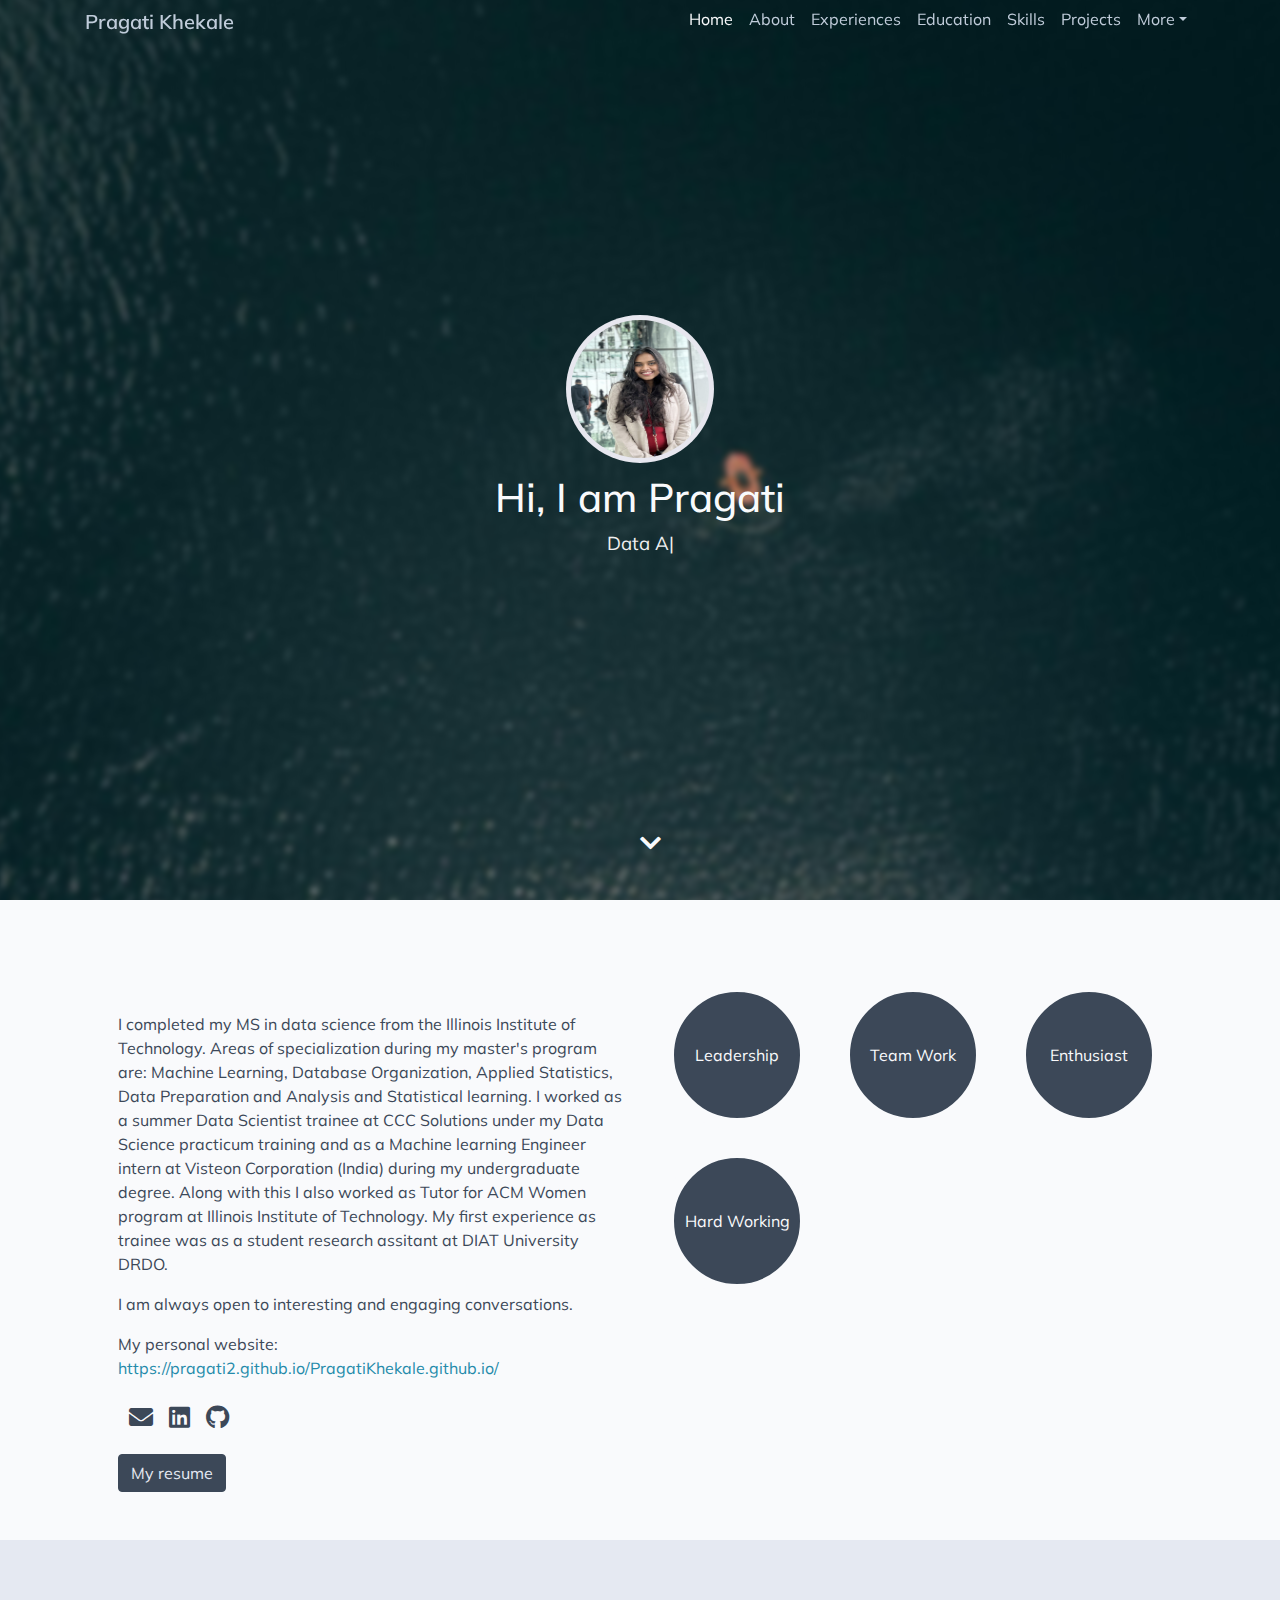
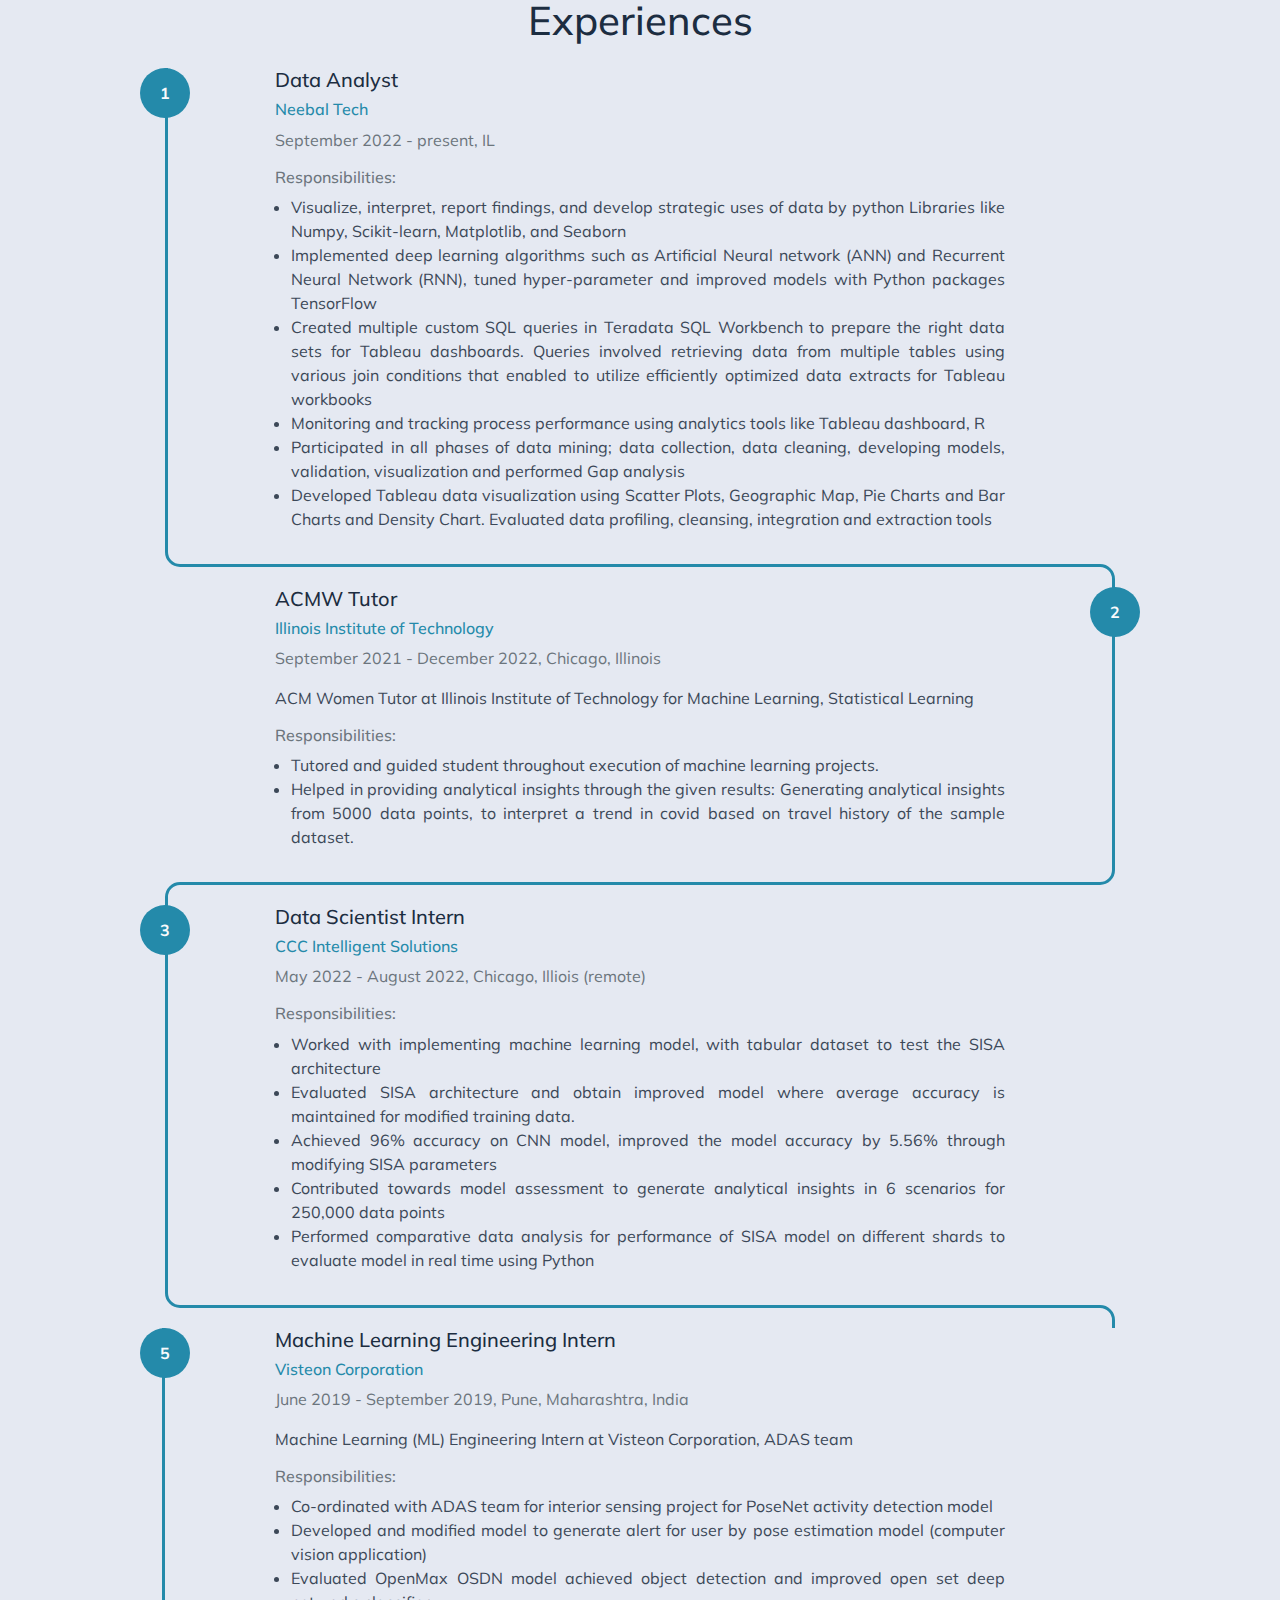
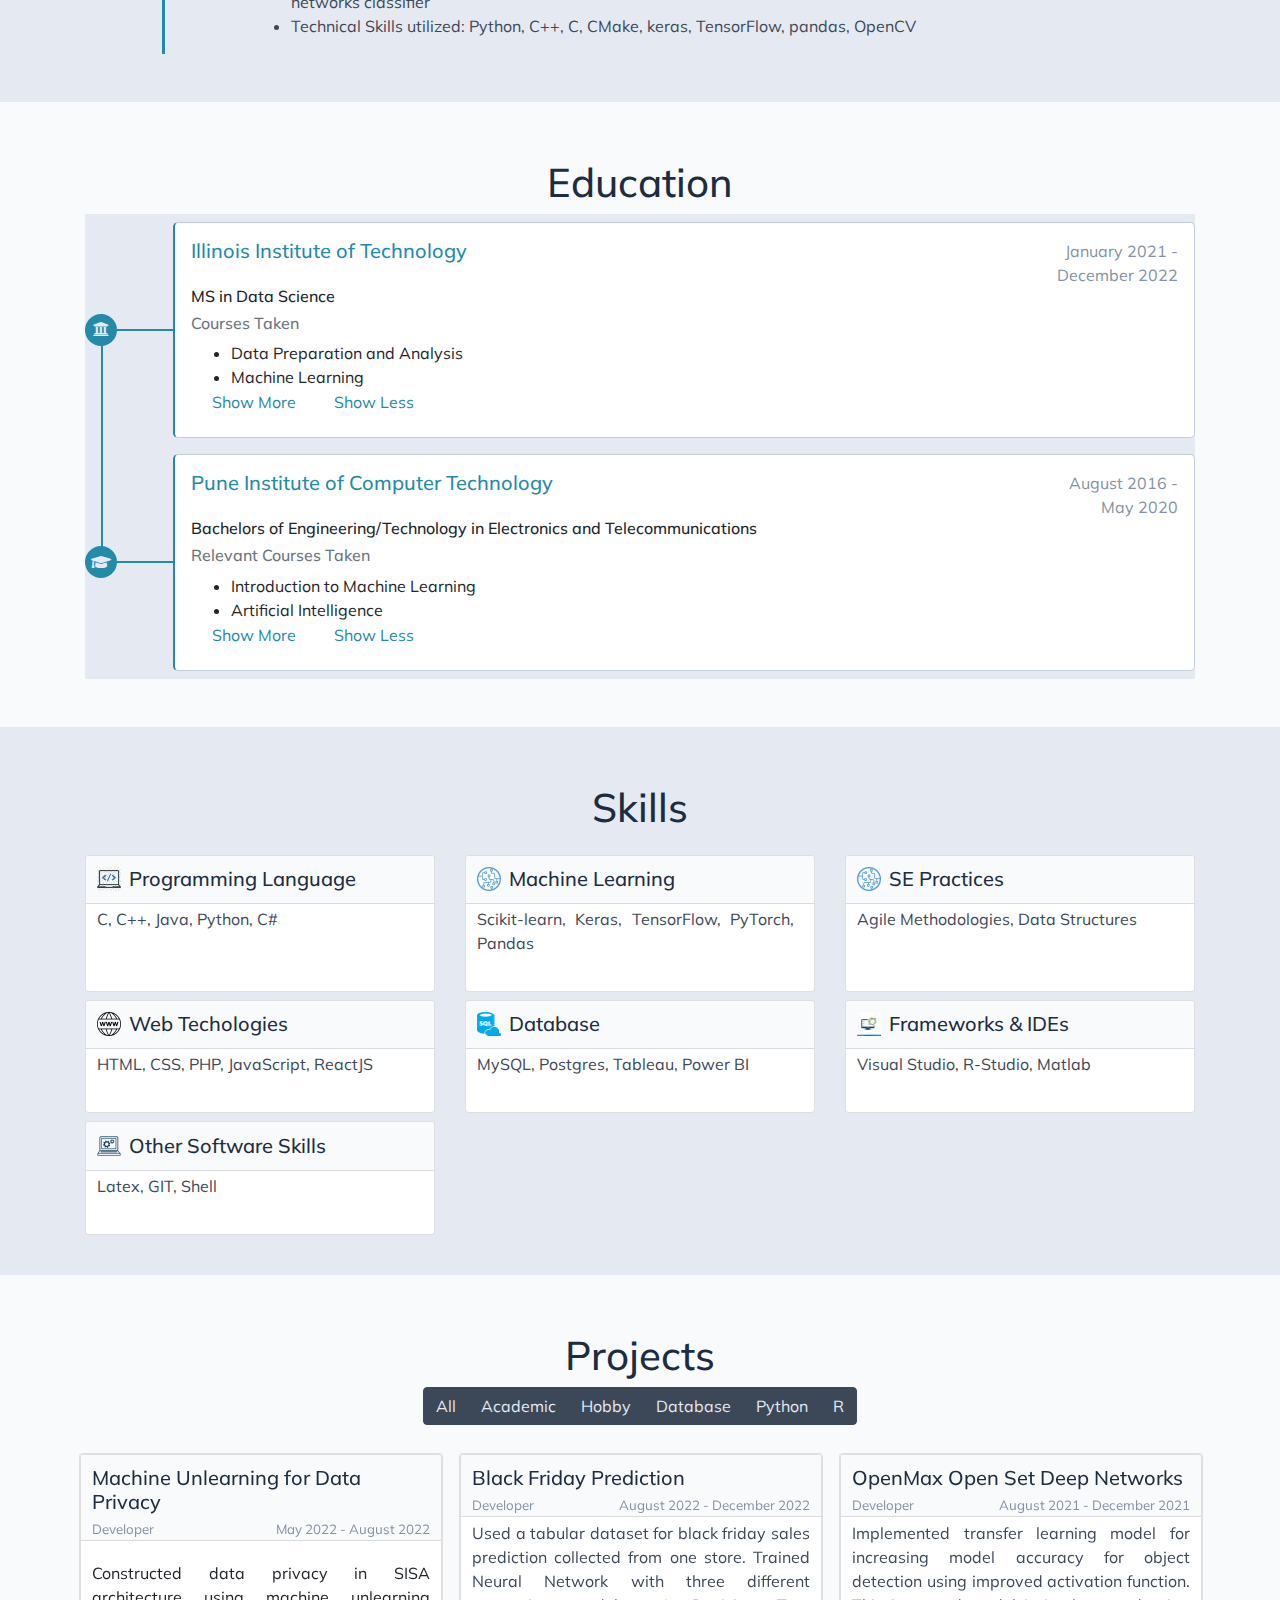
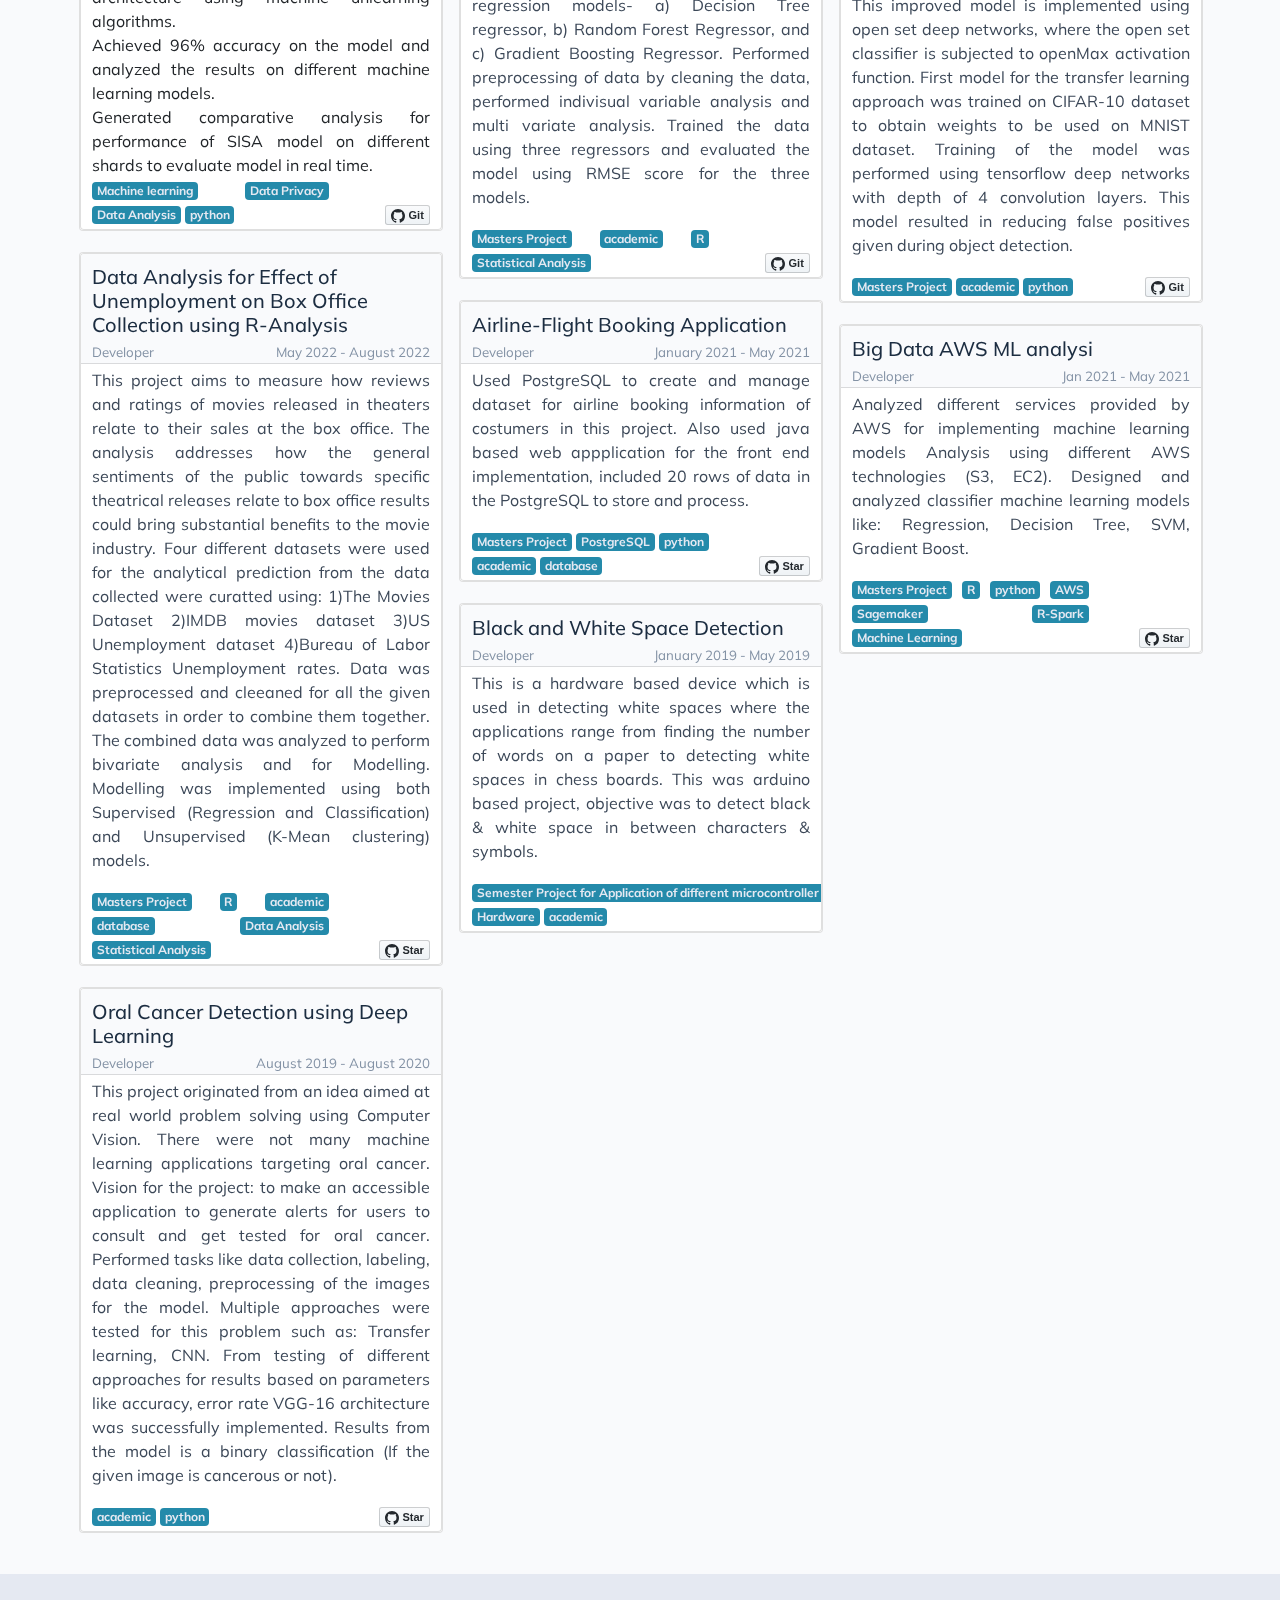
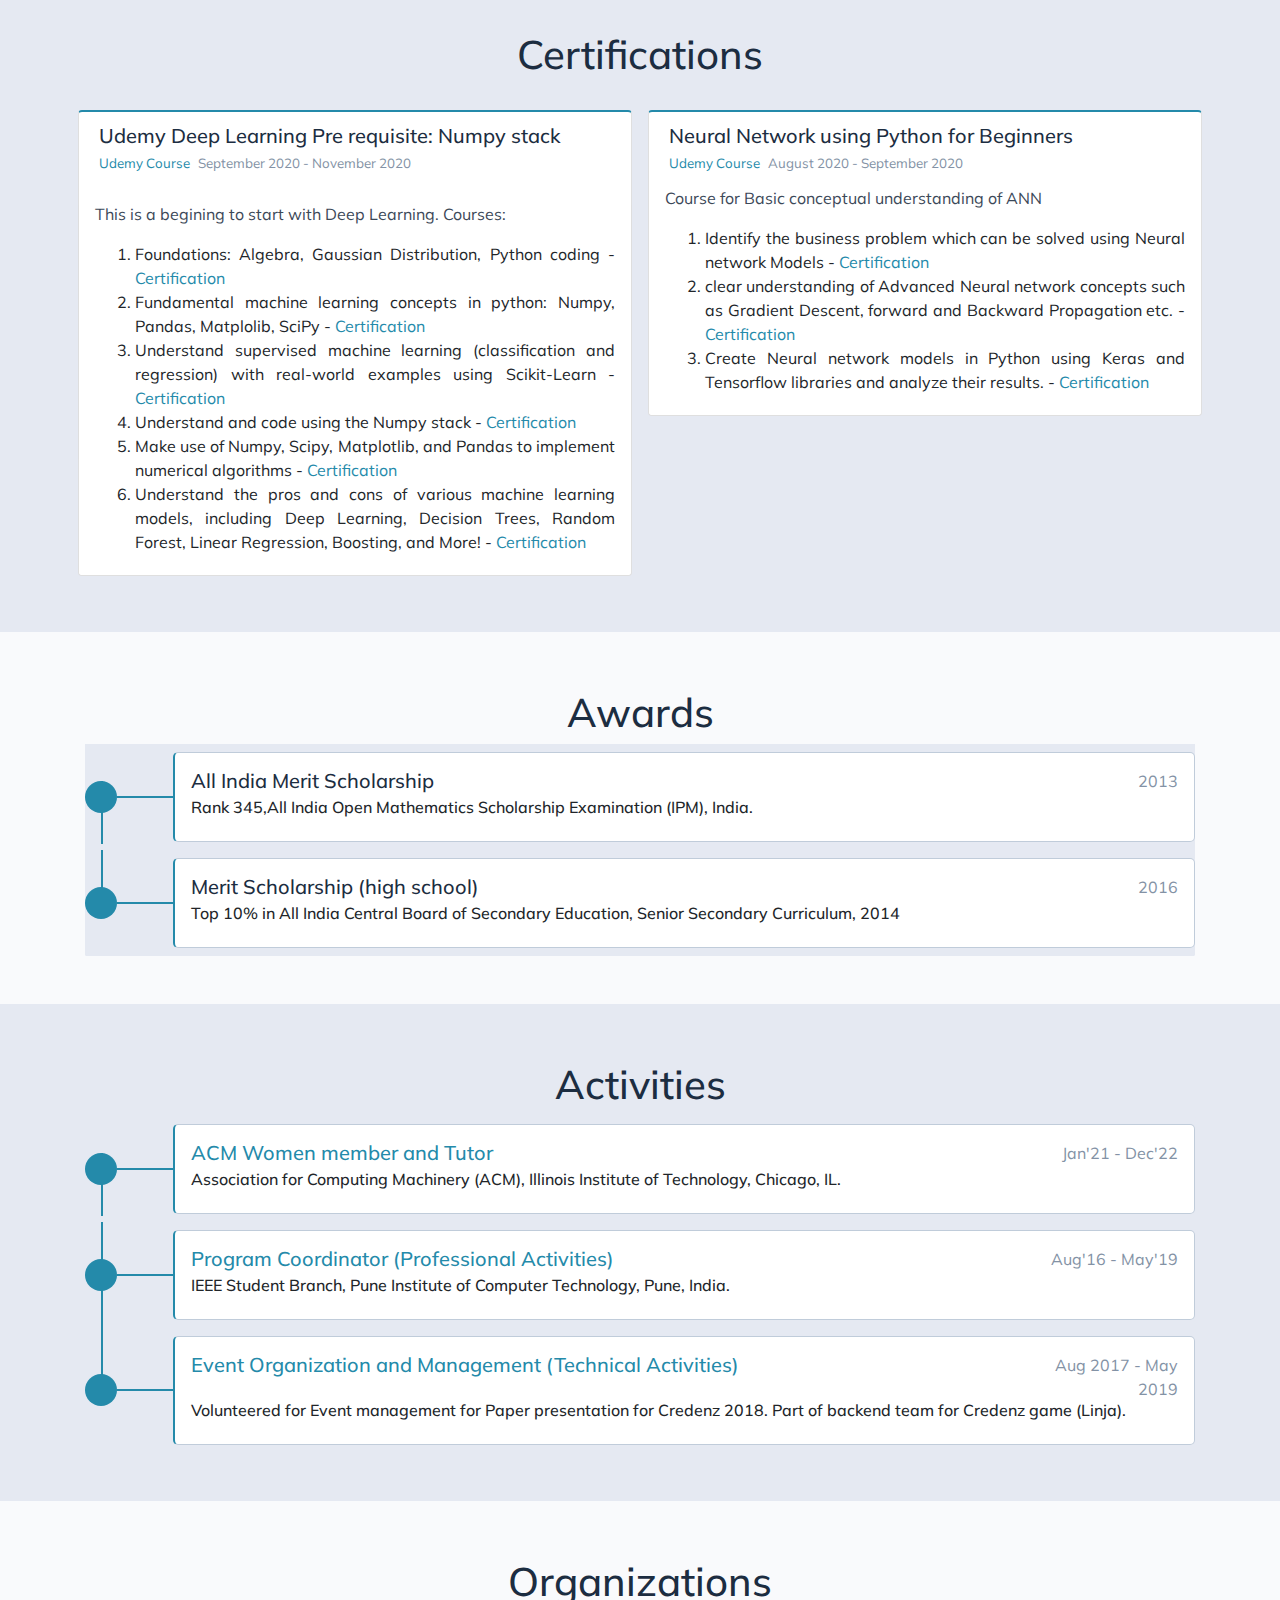
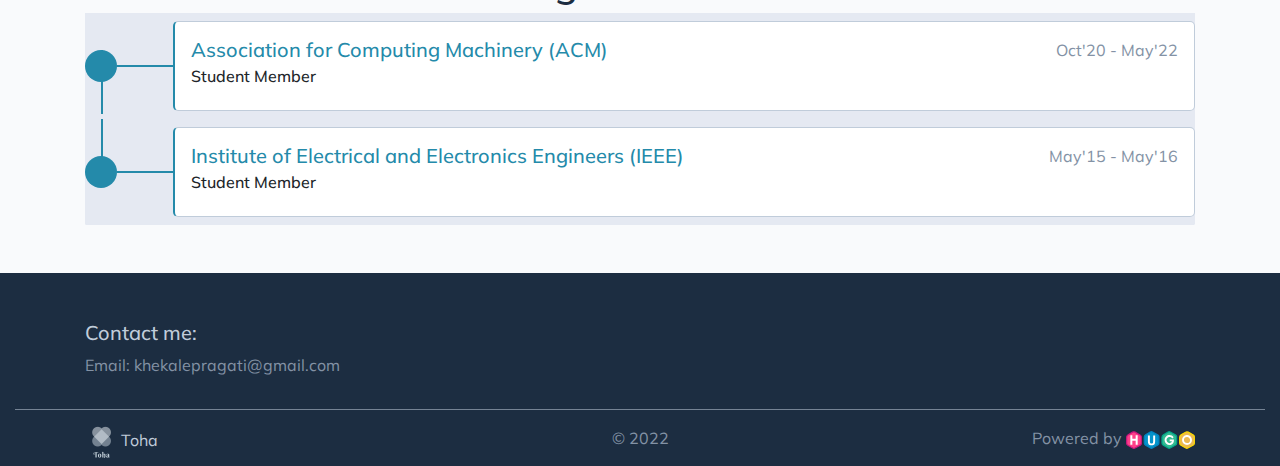
==== commit c29a8b32: "Update index.html" ====
--- a/index.html
+++ b/index.html
@@ -289,9 +289,9 @@
     <ul id="typing-carousel-data">
       
         
-          <li>Data Science Graduate from Illinois Institute of Technology, Chicago</li>
-        
-          <li>I am open to interesting and engaging conversations and always looking forward to explore new technologies.</li>
+          <li>Data Analyst and Data Science Graduate from Illinois Institute of Technology, Chicago</li>
+        
+          <li>Data Science and Data analytics enthusisast. Always looking forward to exciting new projects. I am open to interesting and engaging conversations and always looking forward to explore new technologies.</li>
         
       
     </ul>
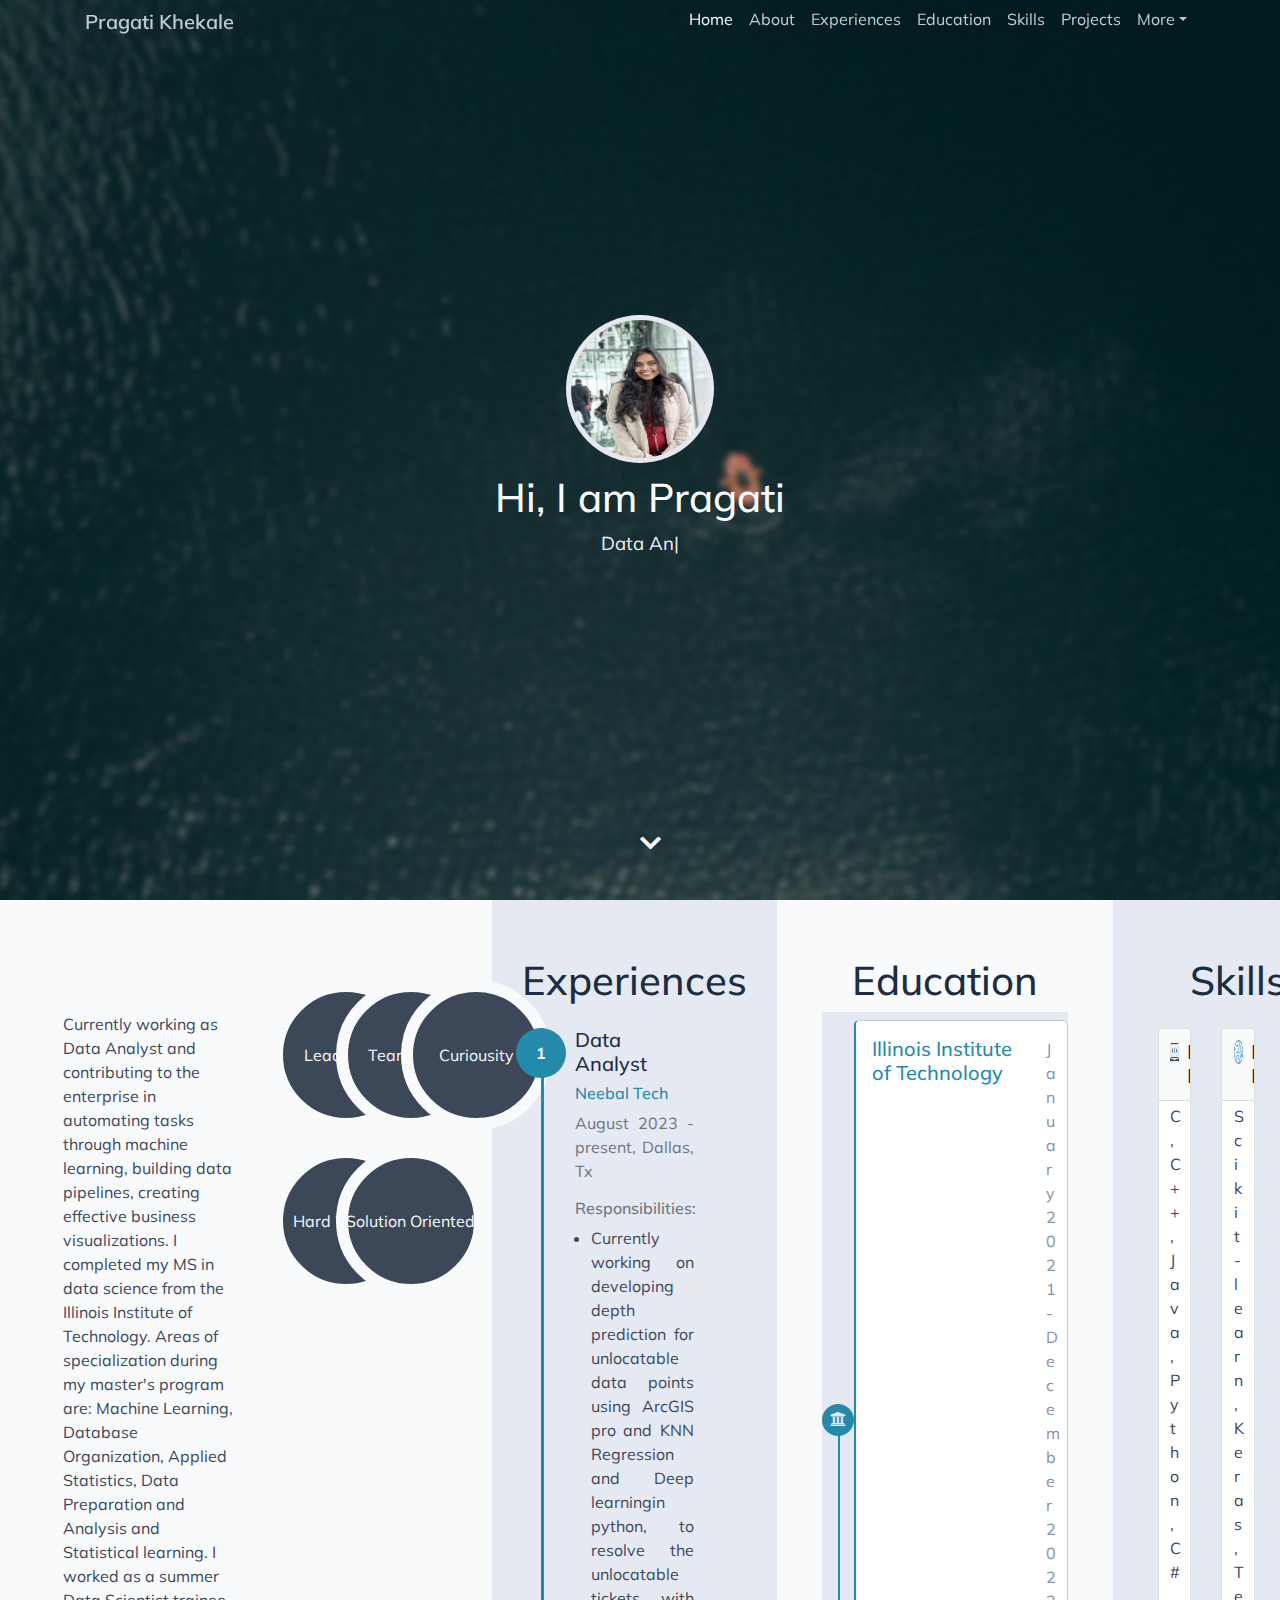
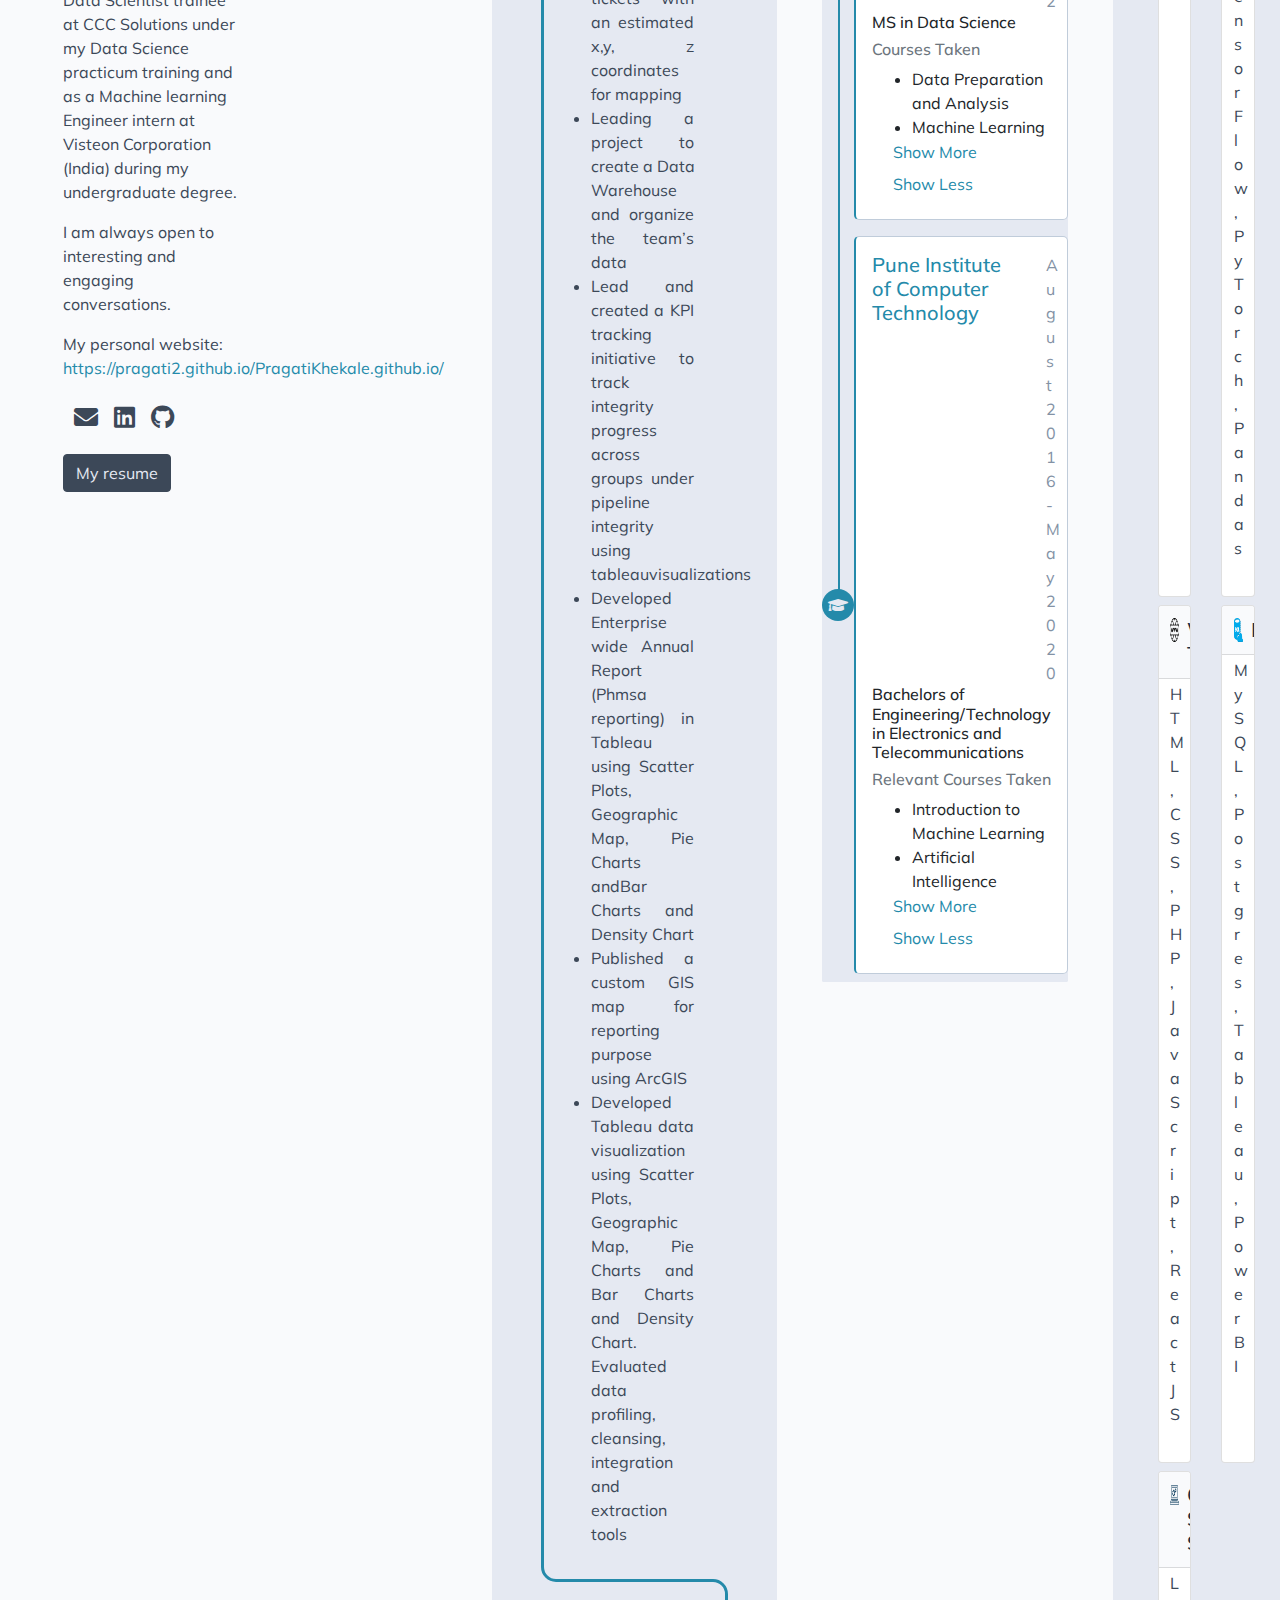
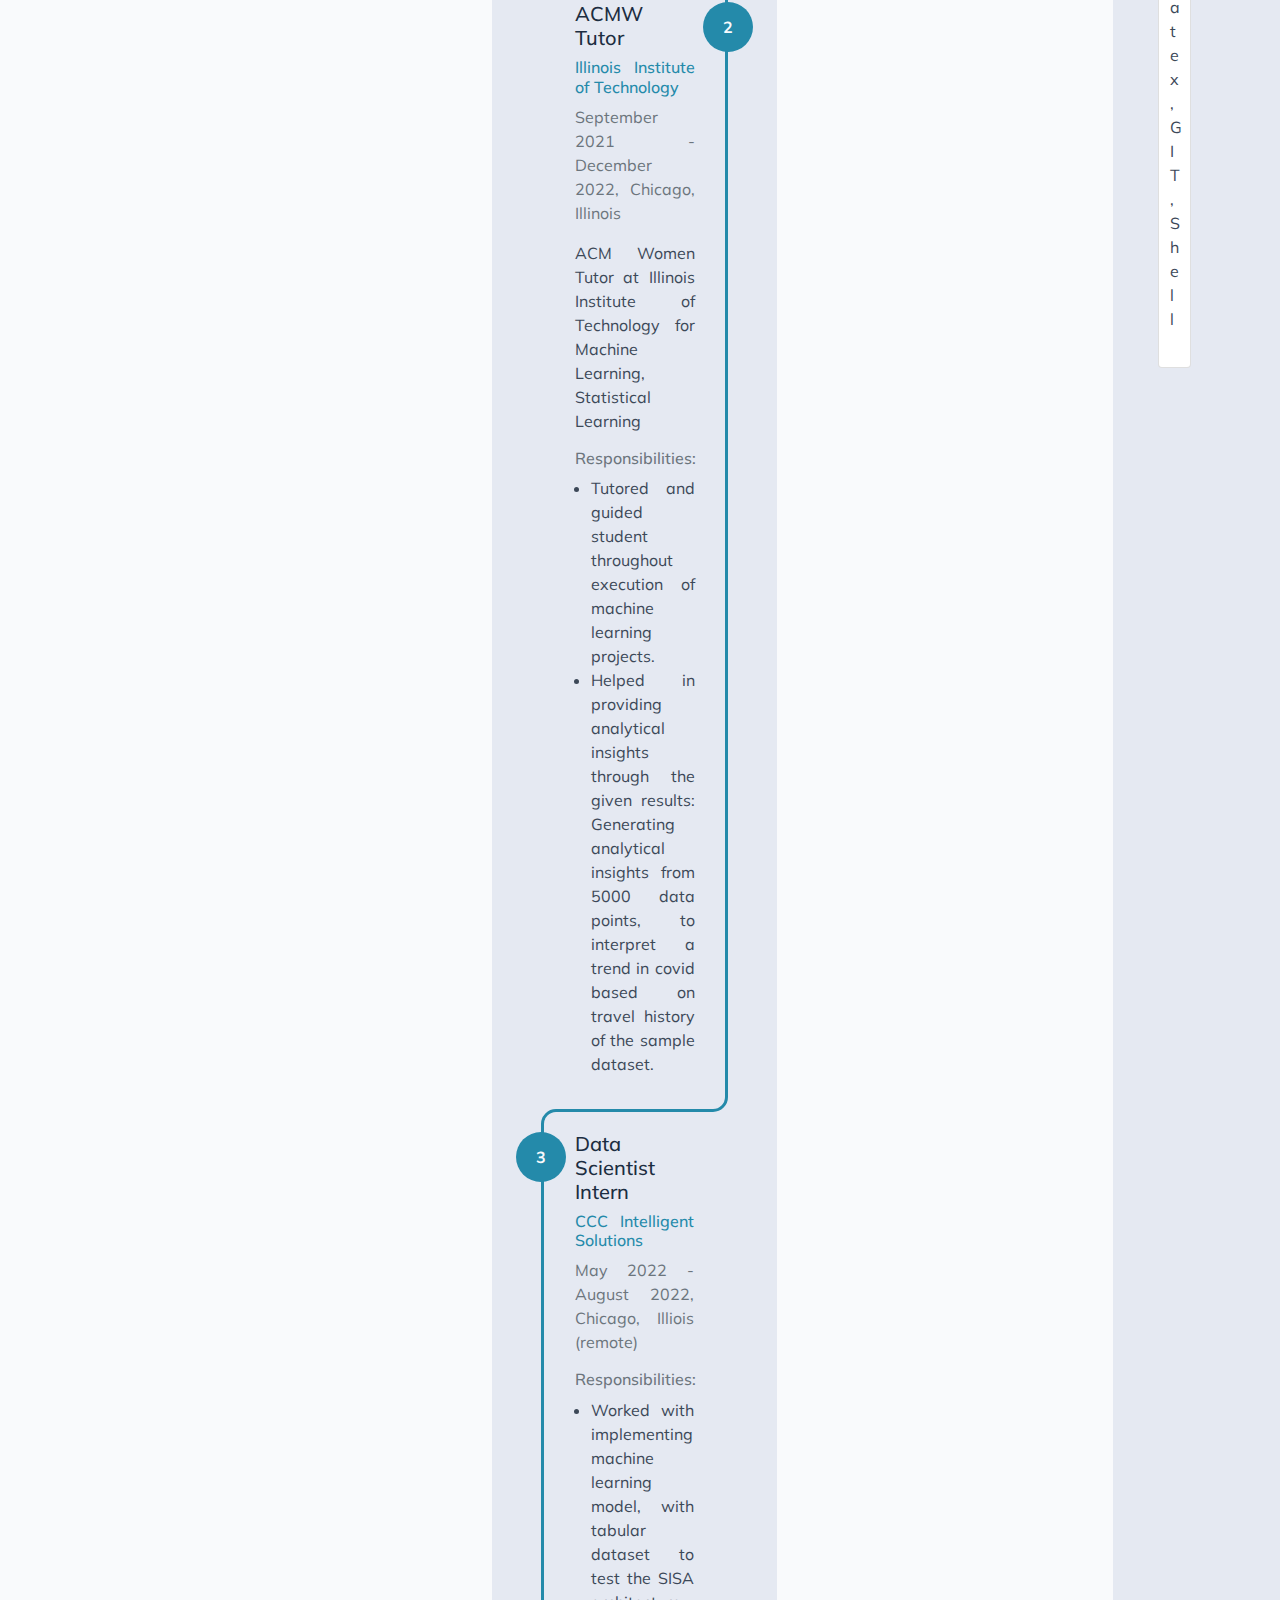
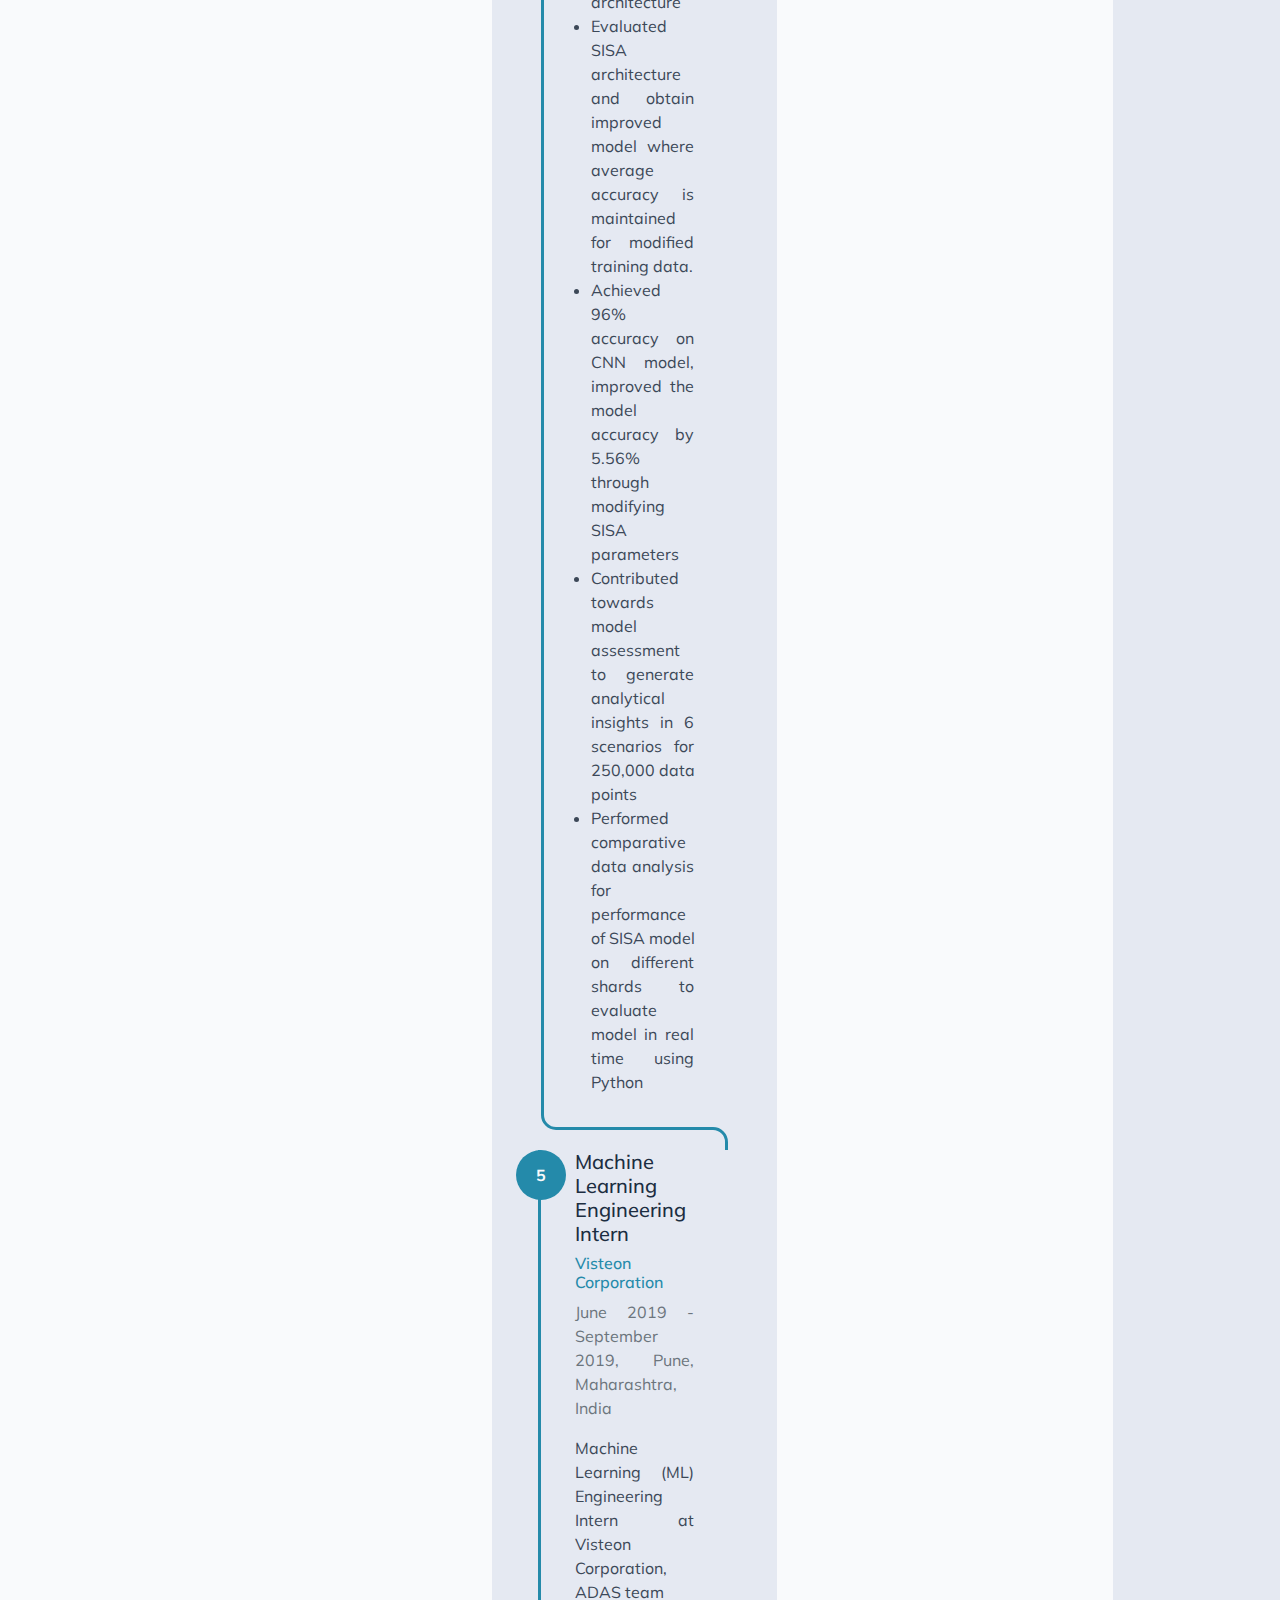
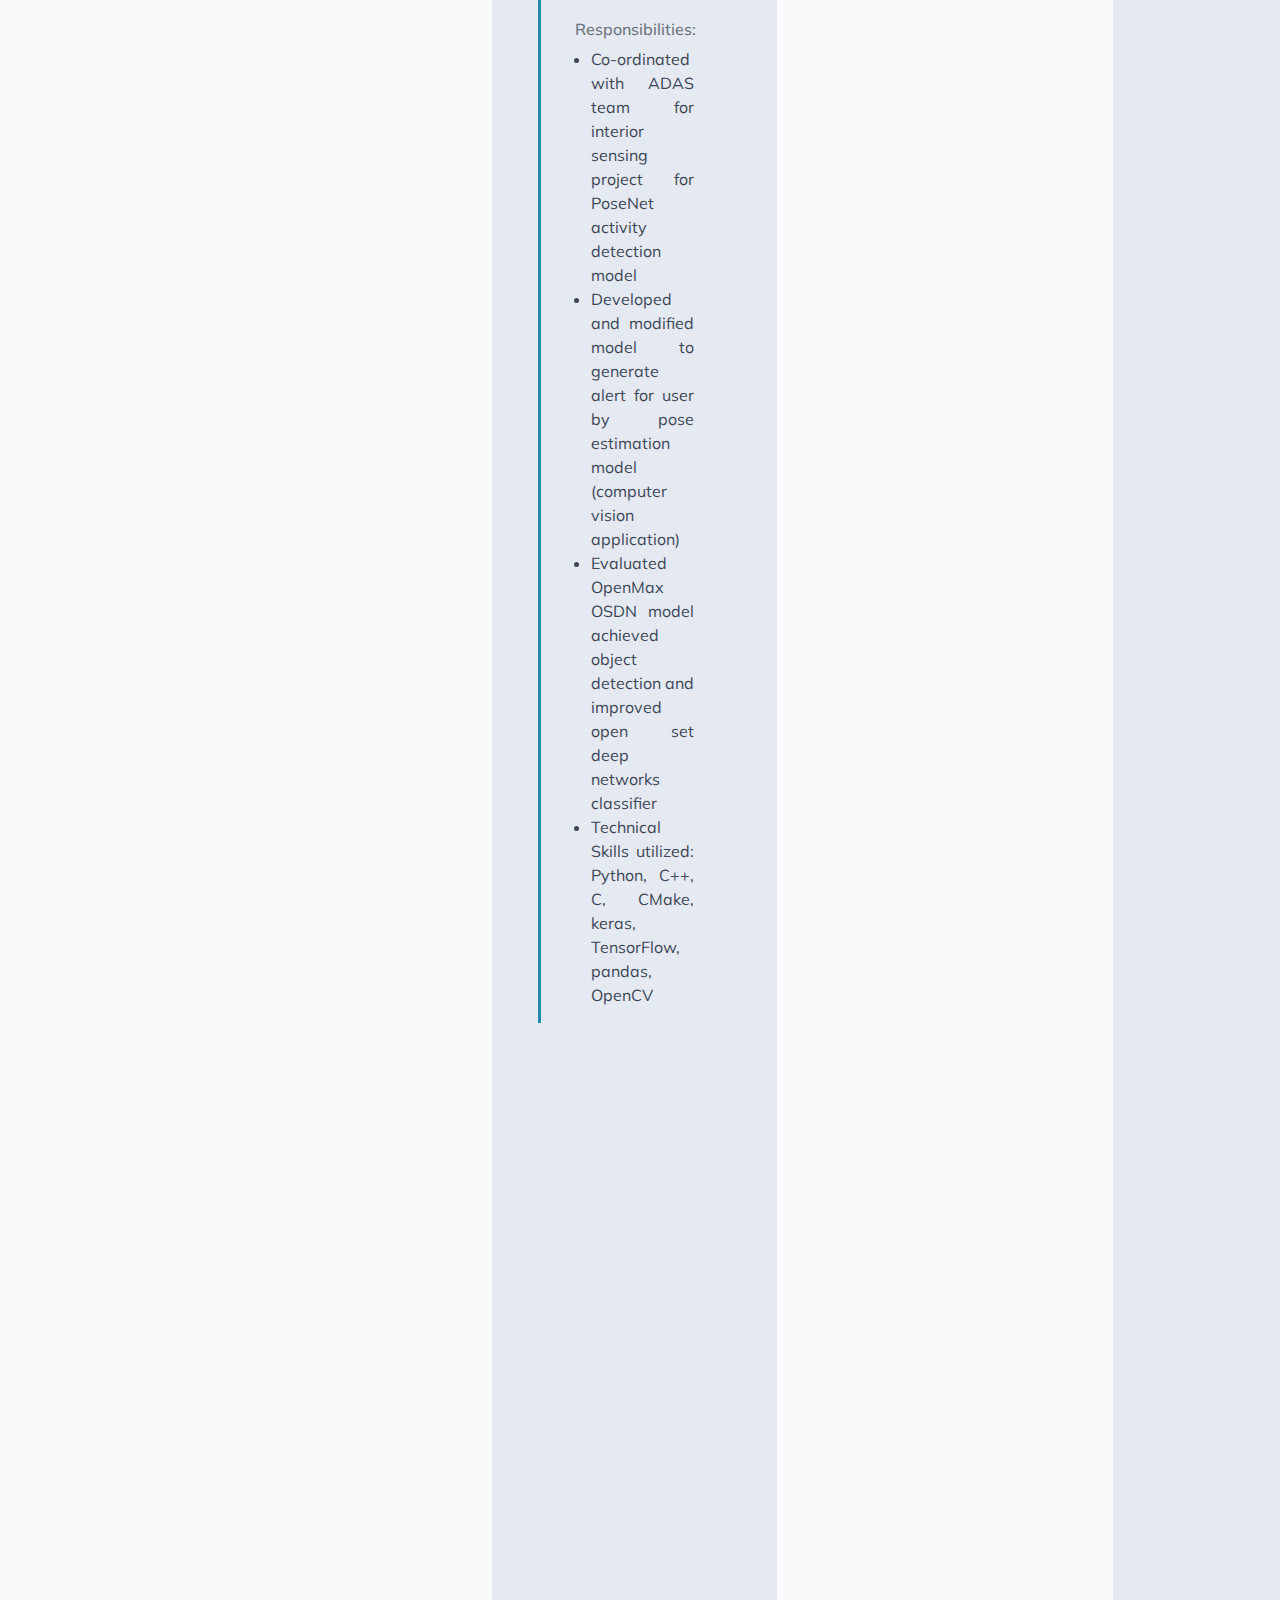
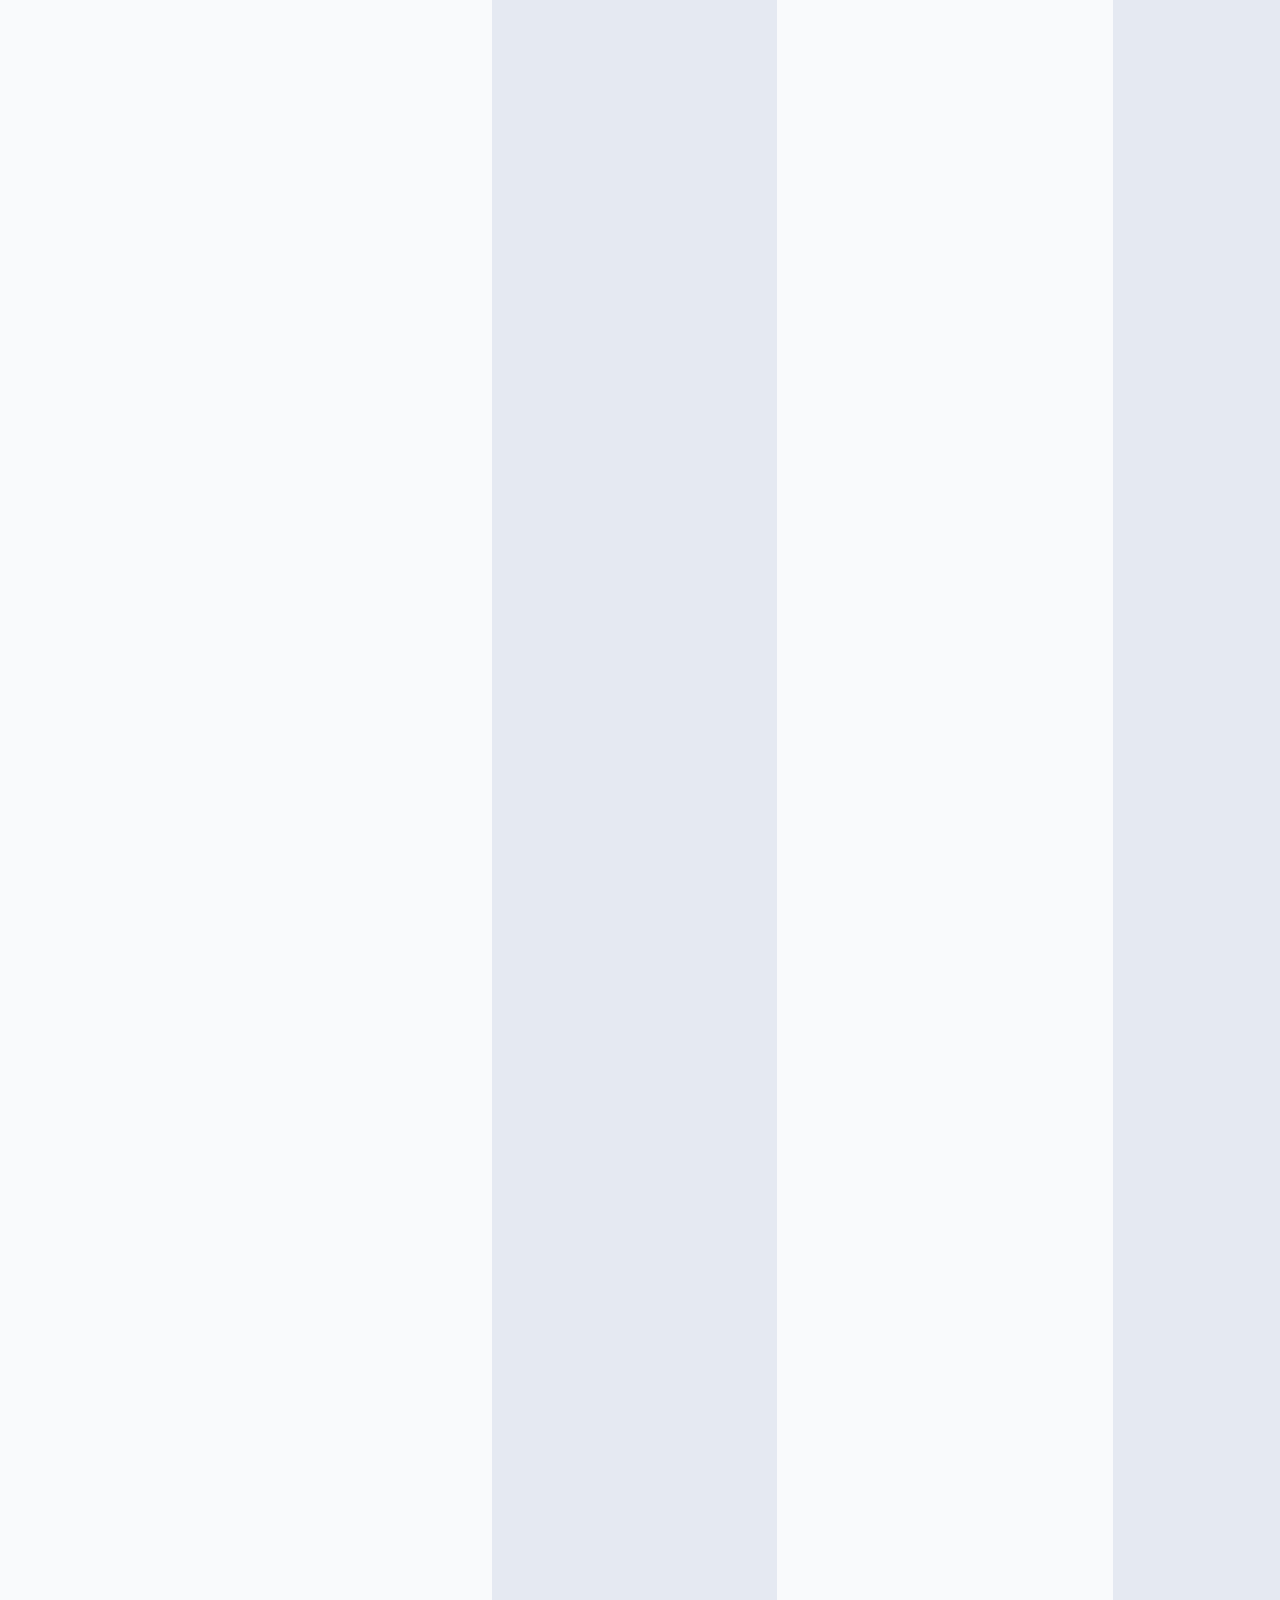
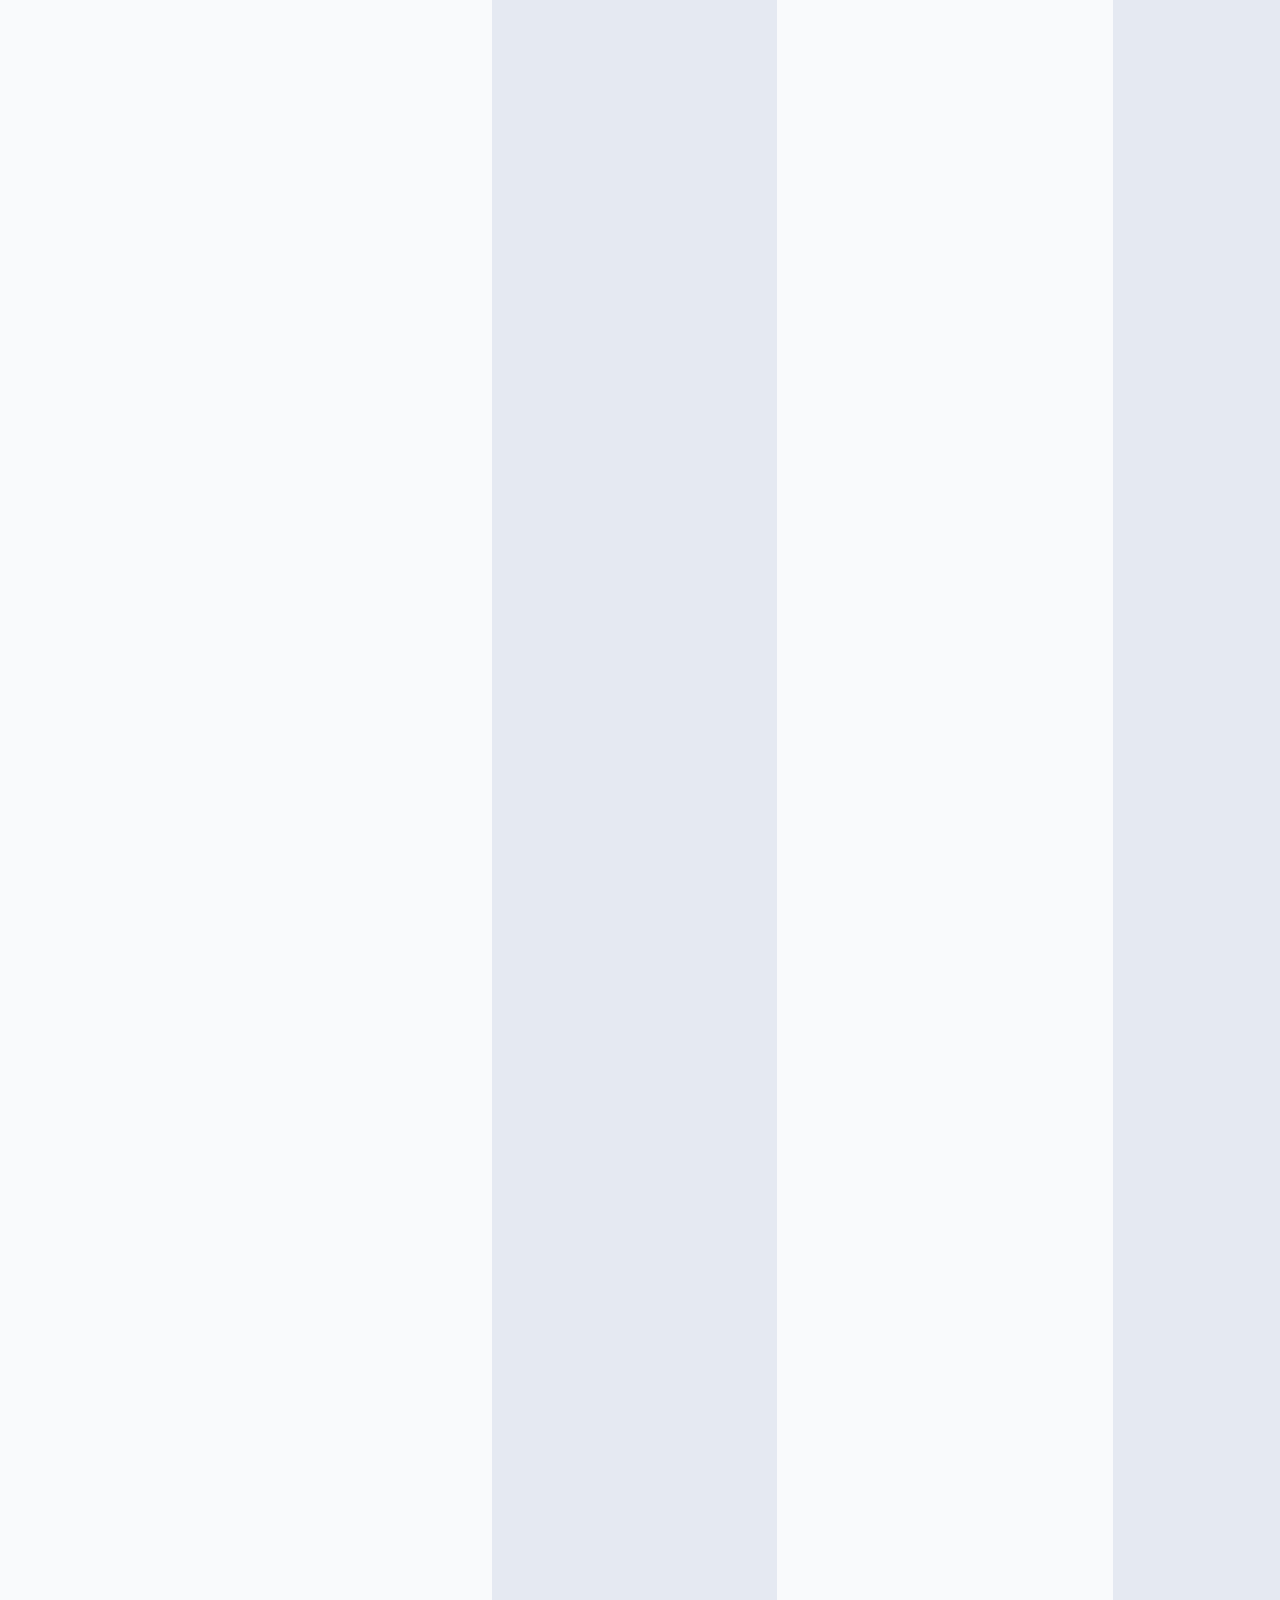
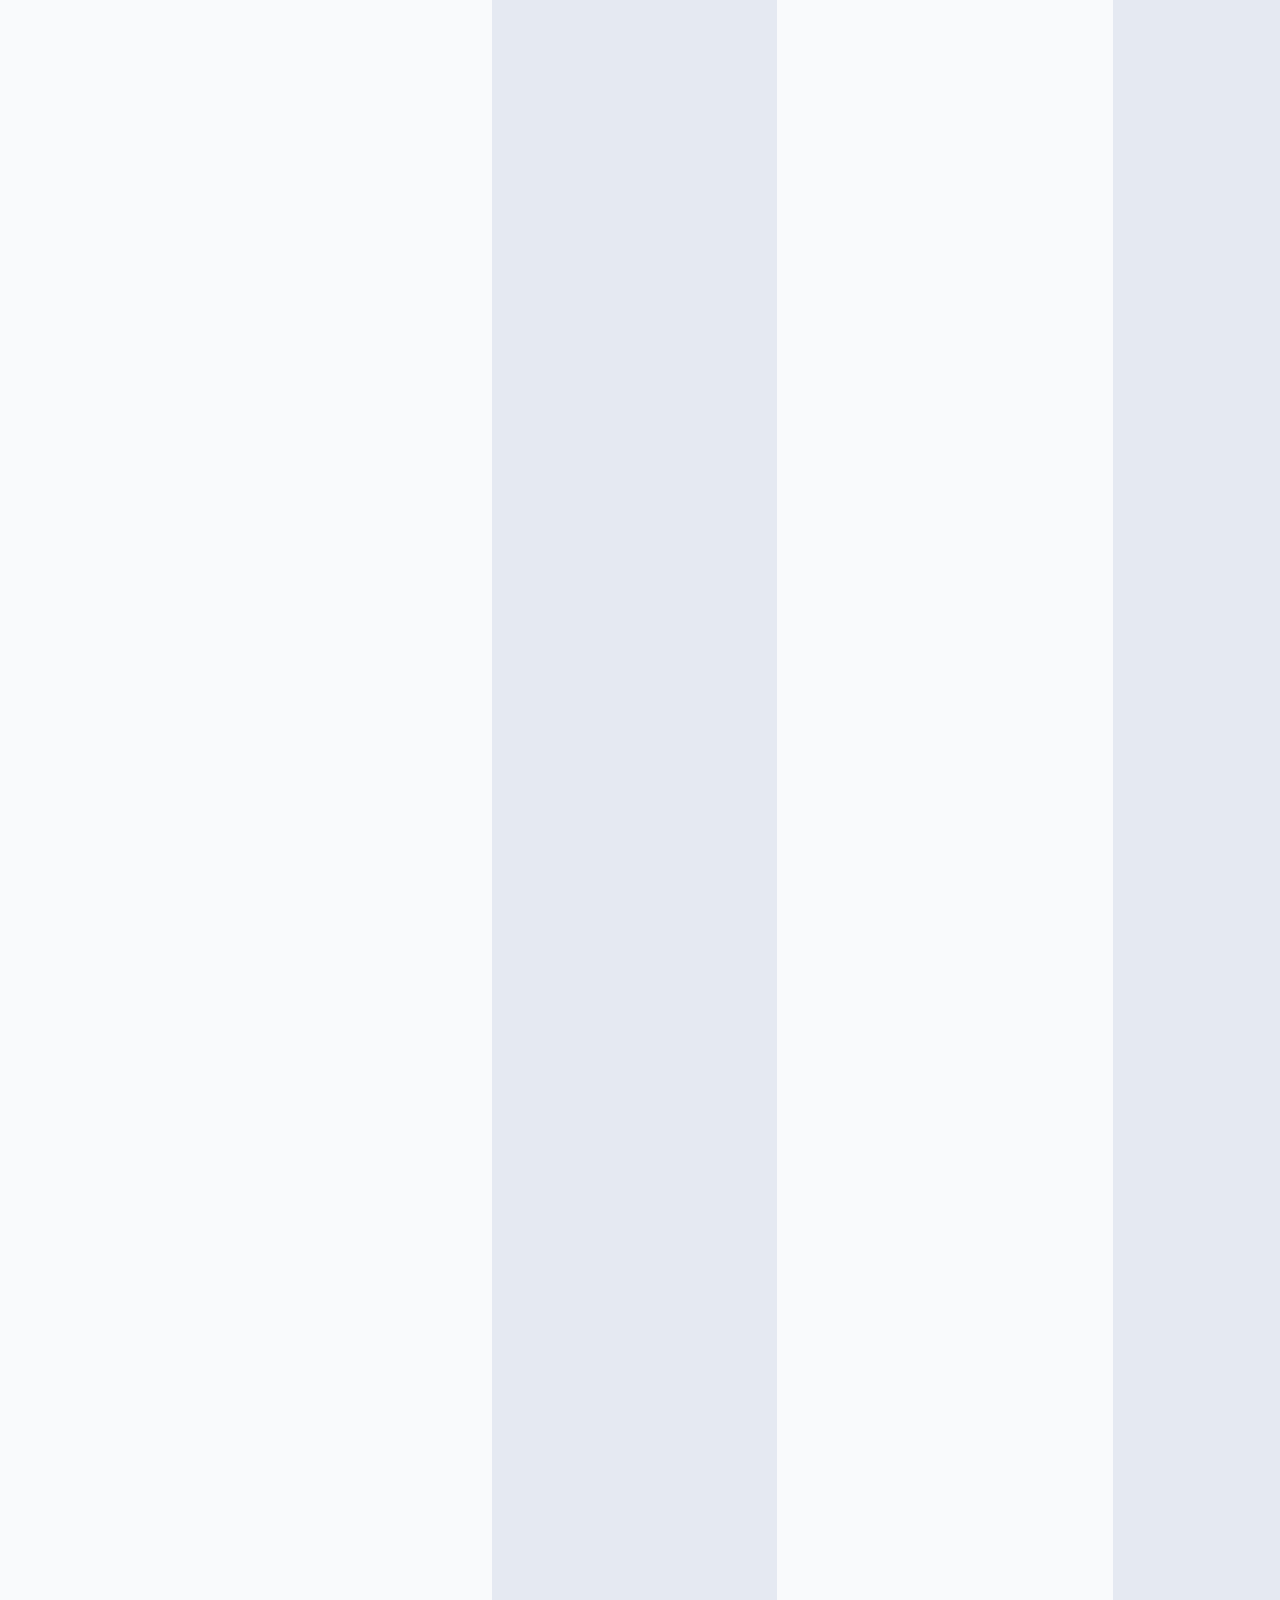
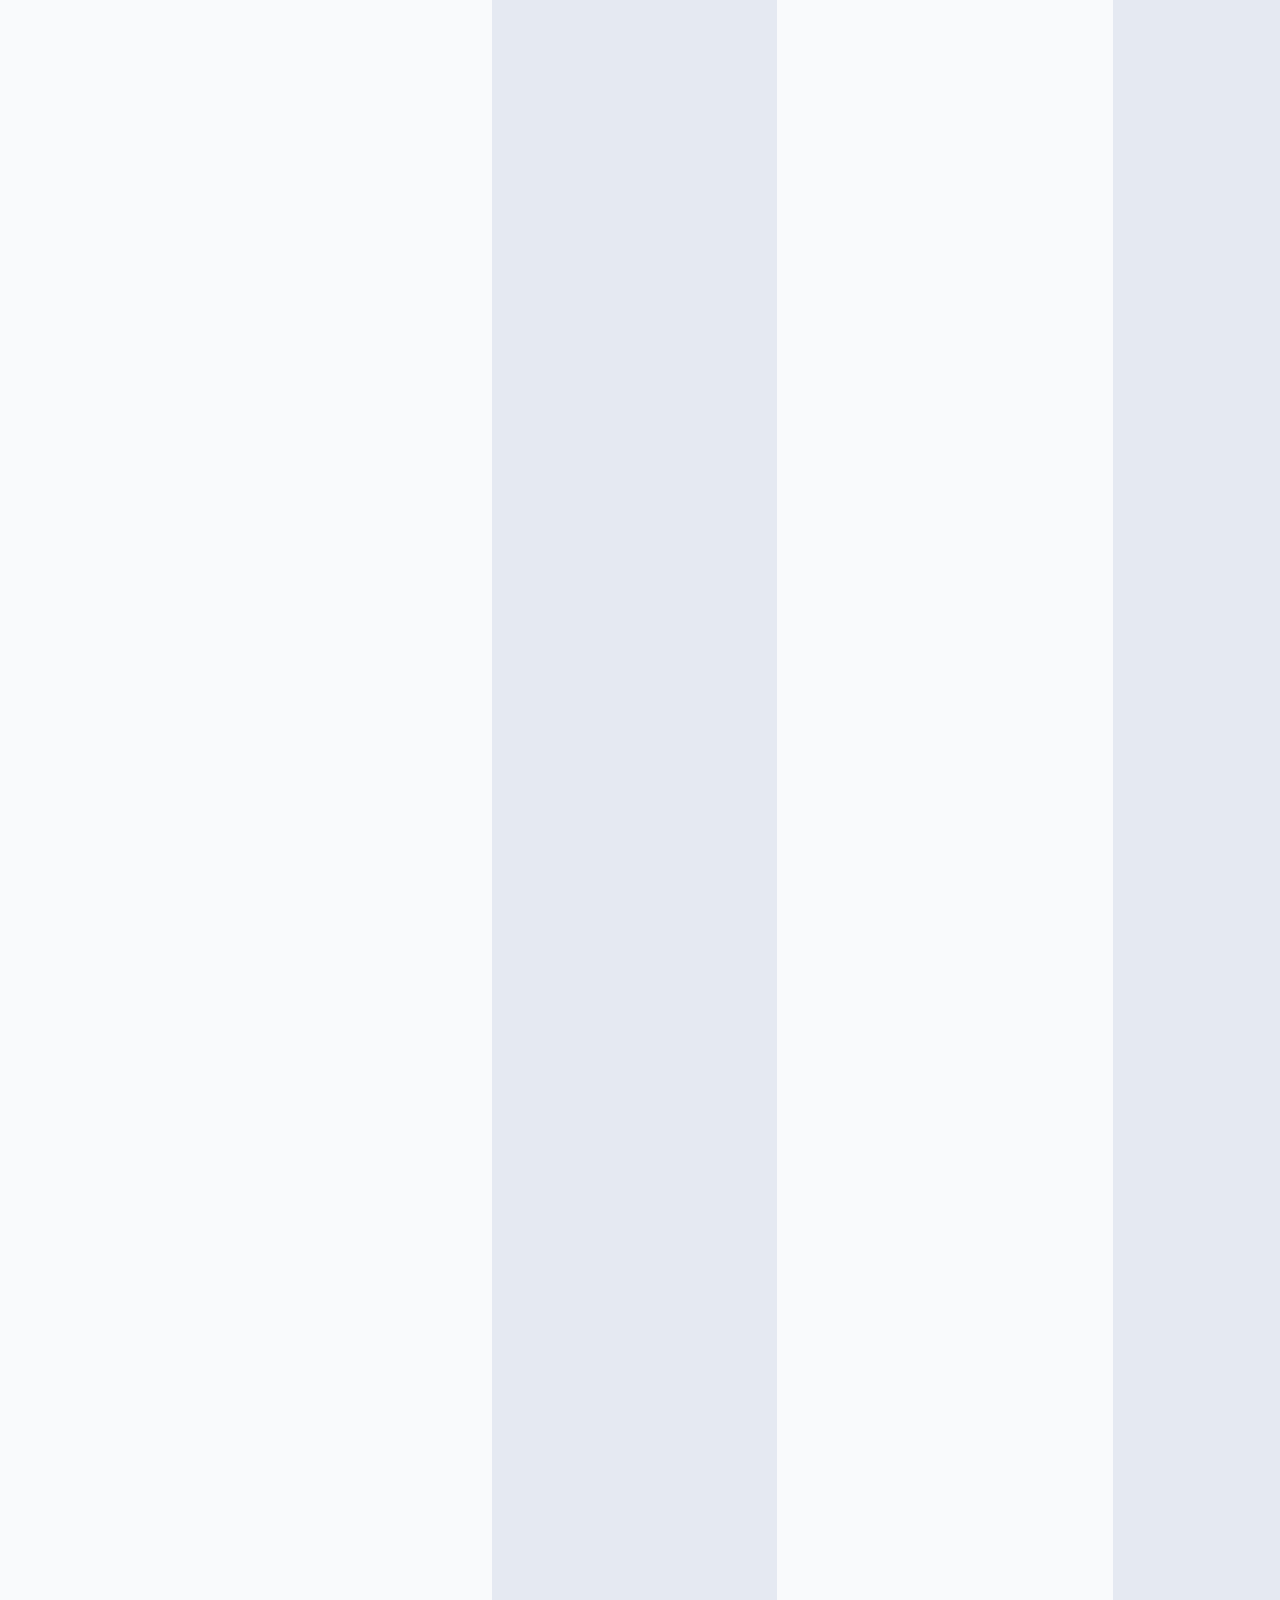
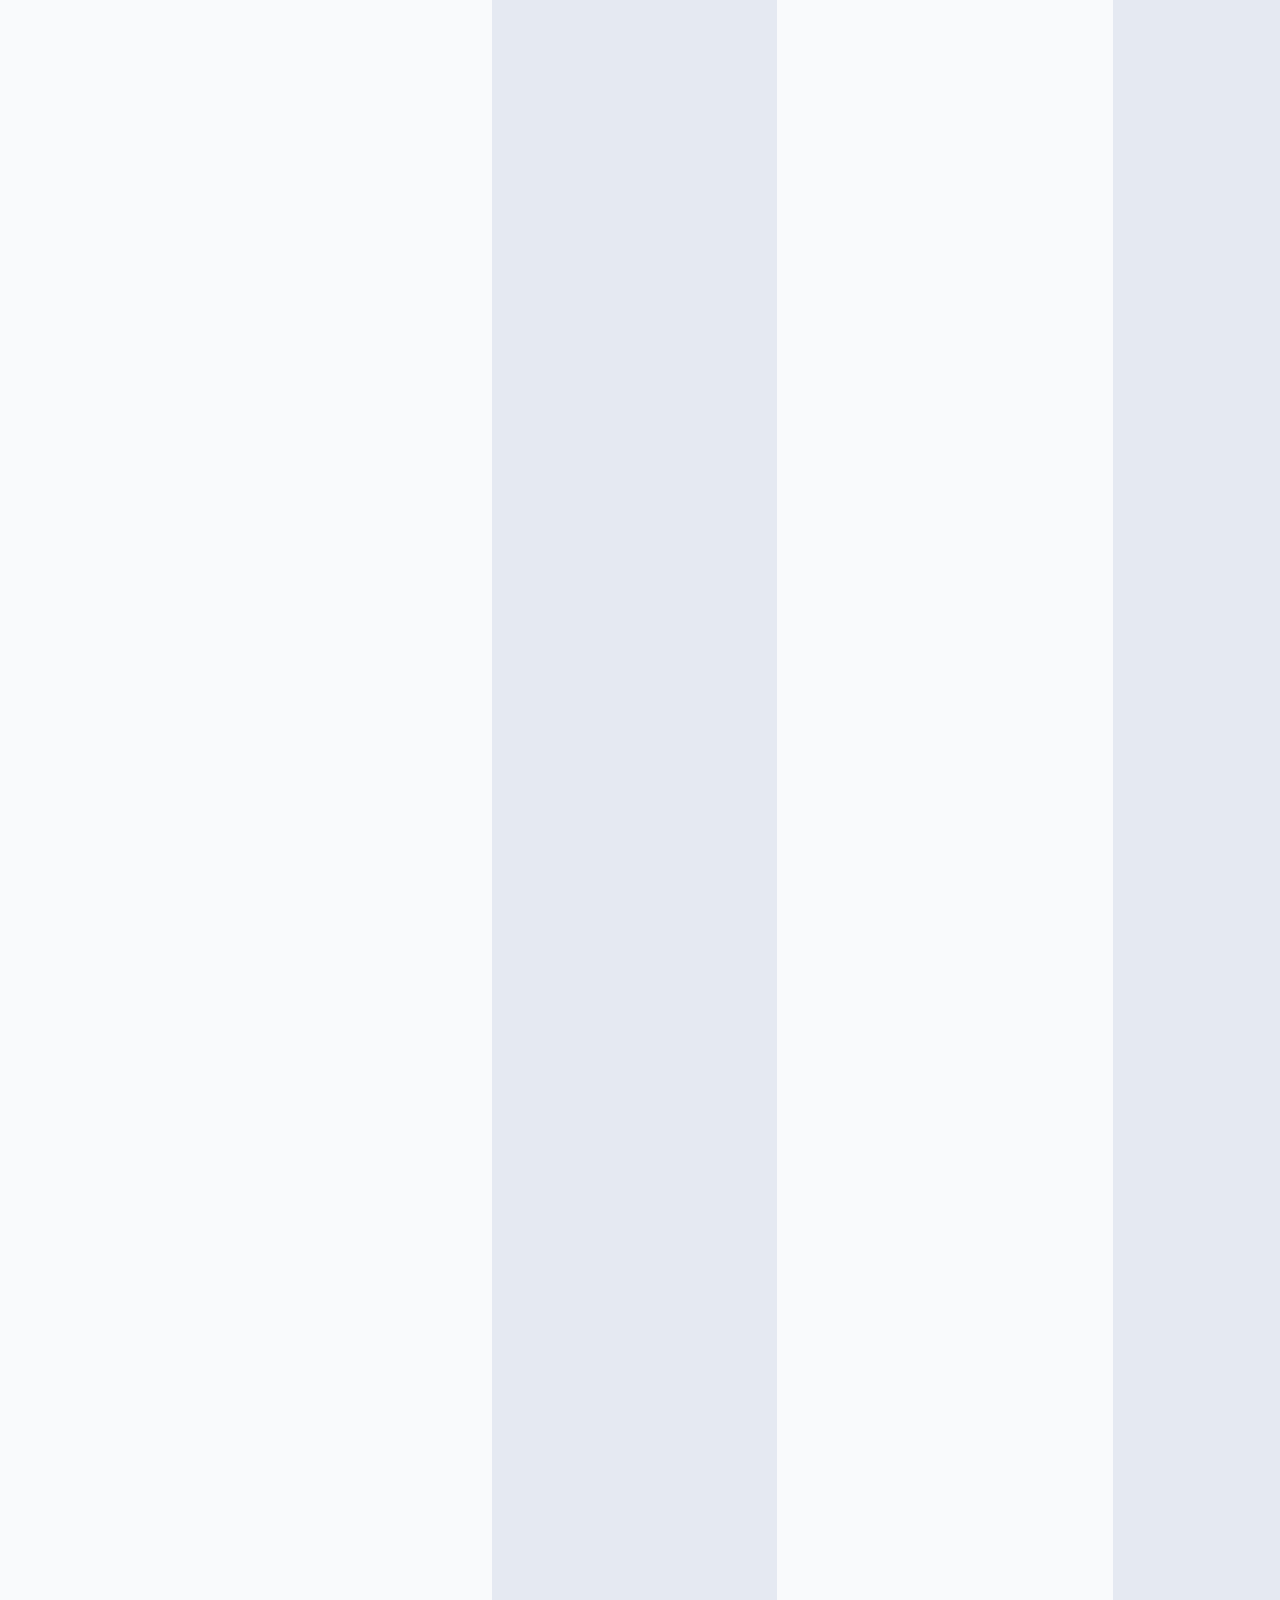
==== commit a3b7d07b: "Update index.html" ====
--- a/index.html
+++ b/index.html
@@ -333,7 +333,7 @@
       <h3 class="p-1"></h3>
       
       <p class="p-1 text-justify">
-        <p>I completed my MS in data science from the Illinois Institute of Technology. Areas of specialization during my master's program are: Machine Learning, Database Organization, Applied Statistics, Data Preparation and Analysis and Statistical learning. I worked as a summer Data Scientist trainee at CCC Solutions under my Data Science practicum training and as a Machine learning Engineer intern at Visteon Corporation (India) during my undergraduate degree. Along with this I also worked as Tutor for ACM Women program at Illinois Institute of Technology. My first experience as trainee was as a student research assitant at DIAT University DRDO.</p>
+        <p>Currently working as Data Analyst and contributing to the enterprise in automating tasks through machine learning, building data pipelines, creating effective business visualizations. I completed my MS in data science from the Illinois Institute of Technology. Areas of specialization during my master's program are: Machine Learning, Database Organization, Applied Statistics, Data Preparation and Analysis and Statistical learning. I worked as a summer Data Scientist trainee at CCC Solutions under my Data Science practicum training and as a Machine learning Engineer intern at Visteon Corporation (India) during my undergraduate degree.</p>
 <p>I am always open to interesting and engaging conversations.</p>
 <p>My personal website: <a href="https://pragati2.github.io/PragatiKhekale.github.io/">https://pragati2.github.io/PragatiKhekale.github.io/</a></p>
 
@@ -405,7 +405,7 @@
     <div class="circular-progress yellow">
     <span class="circular-progress-left">
         <span
-        class="circular-progress-bar circular-progress-percentage-90"
+        class="circular-progress-bar circular-progress-percentage-75"
         
         ></span>
     </span>
@@ -425,7 +425,7 @@
     
     
     
-    <div class="circular-progress yellow">
+    <div class="circular-progress green">
     <span class="circular-progress-left">
         <span
         class="circular-progress-bar circular-progress-percentage-90"
@@ -438,7 +438,7 @@
         
         ></span>
     </span>
-    <div class="circular-progress-value">Enthusiast</div>
+    <div class="circular-progress-value">Curiousity</div>
     </div>
 
 </div>
@@ -451,7 +451,7 @@
     <div class="circular-progress orange">
     <span class="circular-progress-left">
         <span
-        class="circular-progress-bar circular-progress-percentage-95"
+        class="circular-progress-bar circular-progress-percentage-90"
         
         ></span>
     </span>
@@ -466,6 +466,26 @@
 
 </div>
 
+	<div class="col-6 col-lg-4 p-2">
+
+    
+    
+    
+    <div class="circular-progress yellow">
+    <span class="circular-progress-left">
+        <span
+        class="circular-progress-bar circular-progress-percentage-95"
+        
+        ></span>
+    </span>
+    <span class="circular-progress-right">
+        <span
+        class="circular-progress-bar"
+        
+        ></span>
+    </span>
+    <div class="circular-progress-value">Solution Oriented</div>
+    </div>
         
         
         
@@ -511,8 +531,8 @@
         <h5>Data Analyst</h5>
         <h6><a href=https://www.neebal.com title="Neebal Technologies" target="_blank" rel="noopener">Neebal Tech</a></h6>
         
-        <p class="text-muted">September 2022 - present,
-            IL
+        <p class="text-muted">August 2023 - present,
+            Dallas, Tx
         </p>
     </div>
     
@@ -521,18 +541,16 @@
     <h6 class="text-muted">Responsibilities:</h6>
     <ul class="justify-content-around">
     
-        <li>Visualize, interpret, report findings, and develop strategic uses of data by python Libraries like Numpy, Scikit-learn, Matplotlib, and Seaborn</li>
-    
-        <li>Implemented deep learning algorithms such as Artificial Neural network (ANN) and Recurrent Neural Network (RNN), tuned hyper-parameter and improved models with Python packages TensorFlow</li>
-        
-	    <li>Created multiple custom SQL queries in Teradata SQL Workbench to prepare the right data sets for Tableau dashboards. Queries involved retrieving data from multiple tables using various join conditions that enabled to utilize efficiently optimized data extracts for Tableau workbooks</li>
+        <li>Currently working on developing depth prediction for unlocatable data points using ArcGIS pro and KNN Regression and Deep learningin python, to resolve the unlocatable tickets with an estimated x,y, z coordinates for mapping</li>
+    
+        <li>Leading a project to create a Data Warehouse and organize the team’s data</li>
+        
+	<li>Lead and created a KPI tracking initiative to track integrity progress across groups under pipeline integrity using tableauvisualizations</li>
 	    
-	    <li>Monitoring and tracking process performance using analytics tools like Tableau dashboard, R</li>
-    	
+	<li>Developed Enterprise wide Annual Report (Phmsa reporting) in Tableau using Scatter Plots, Geographic Map, Pie Charts andBar Charts and Density Chart</li>    	
 	    
-    	<li>Participated in all phases of data mining; data collection, data cleaning, developing models, validation, visualization and performed Gap analysis</li>
-	
-	    
+    	<li>Published a custom GIS map for reporting purpose using ArcGIS</li>
+		    
     	<li>Developed Tableau data visualization using Scatter Plots, Geographic Map, Pie Charts and Bar Charts and Density Chart. Evaluated data profiling, cleansing, integration and extraction tools </li>	
 	
     </ul>
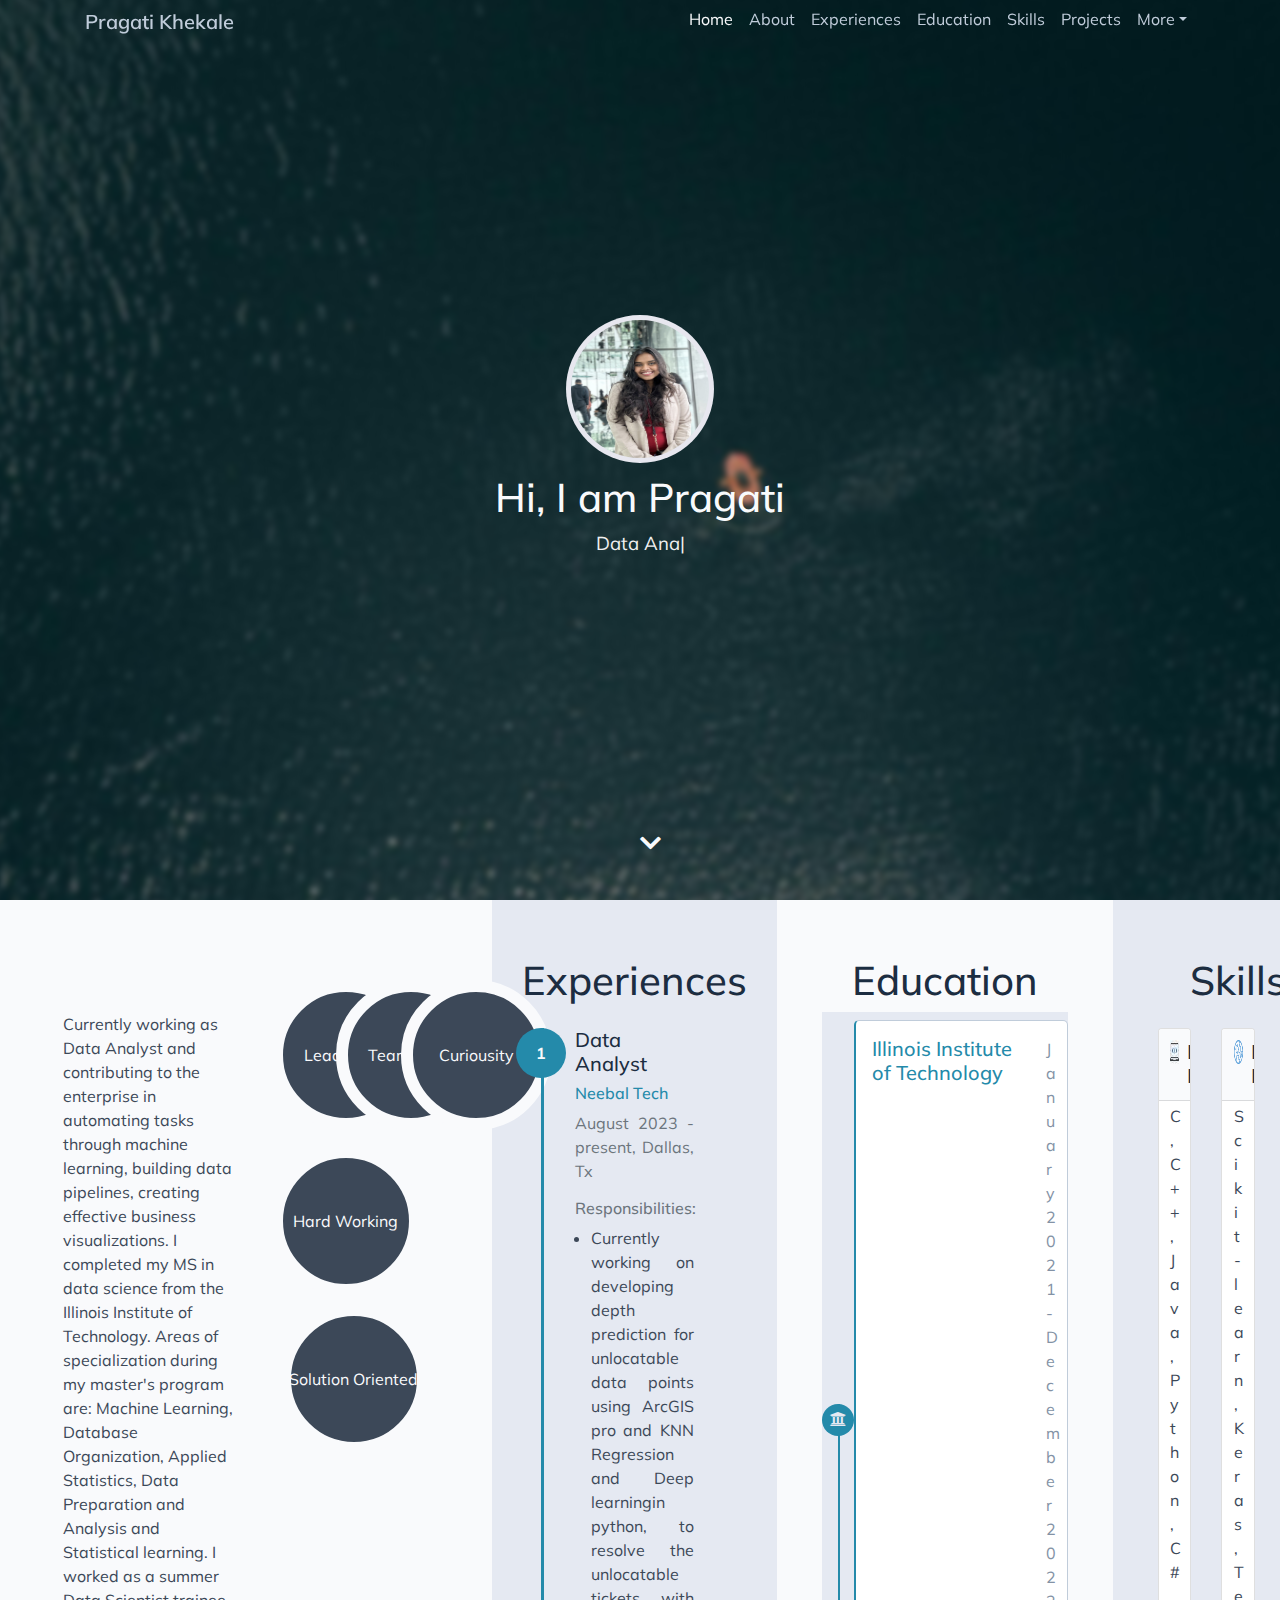
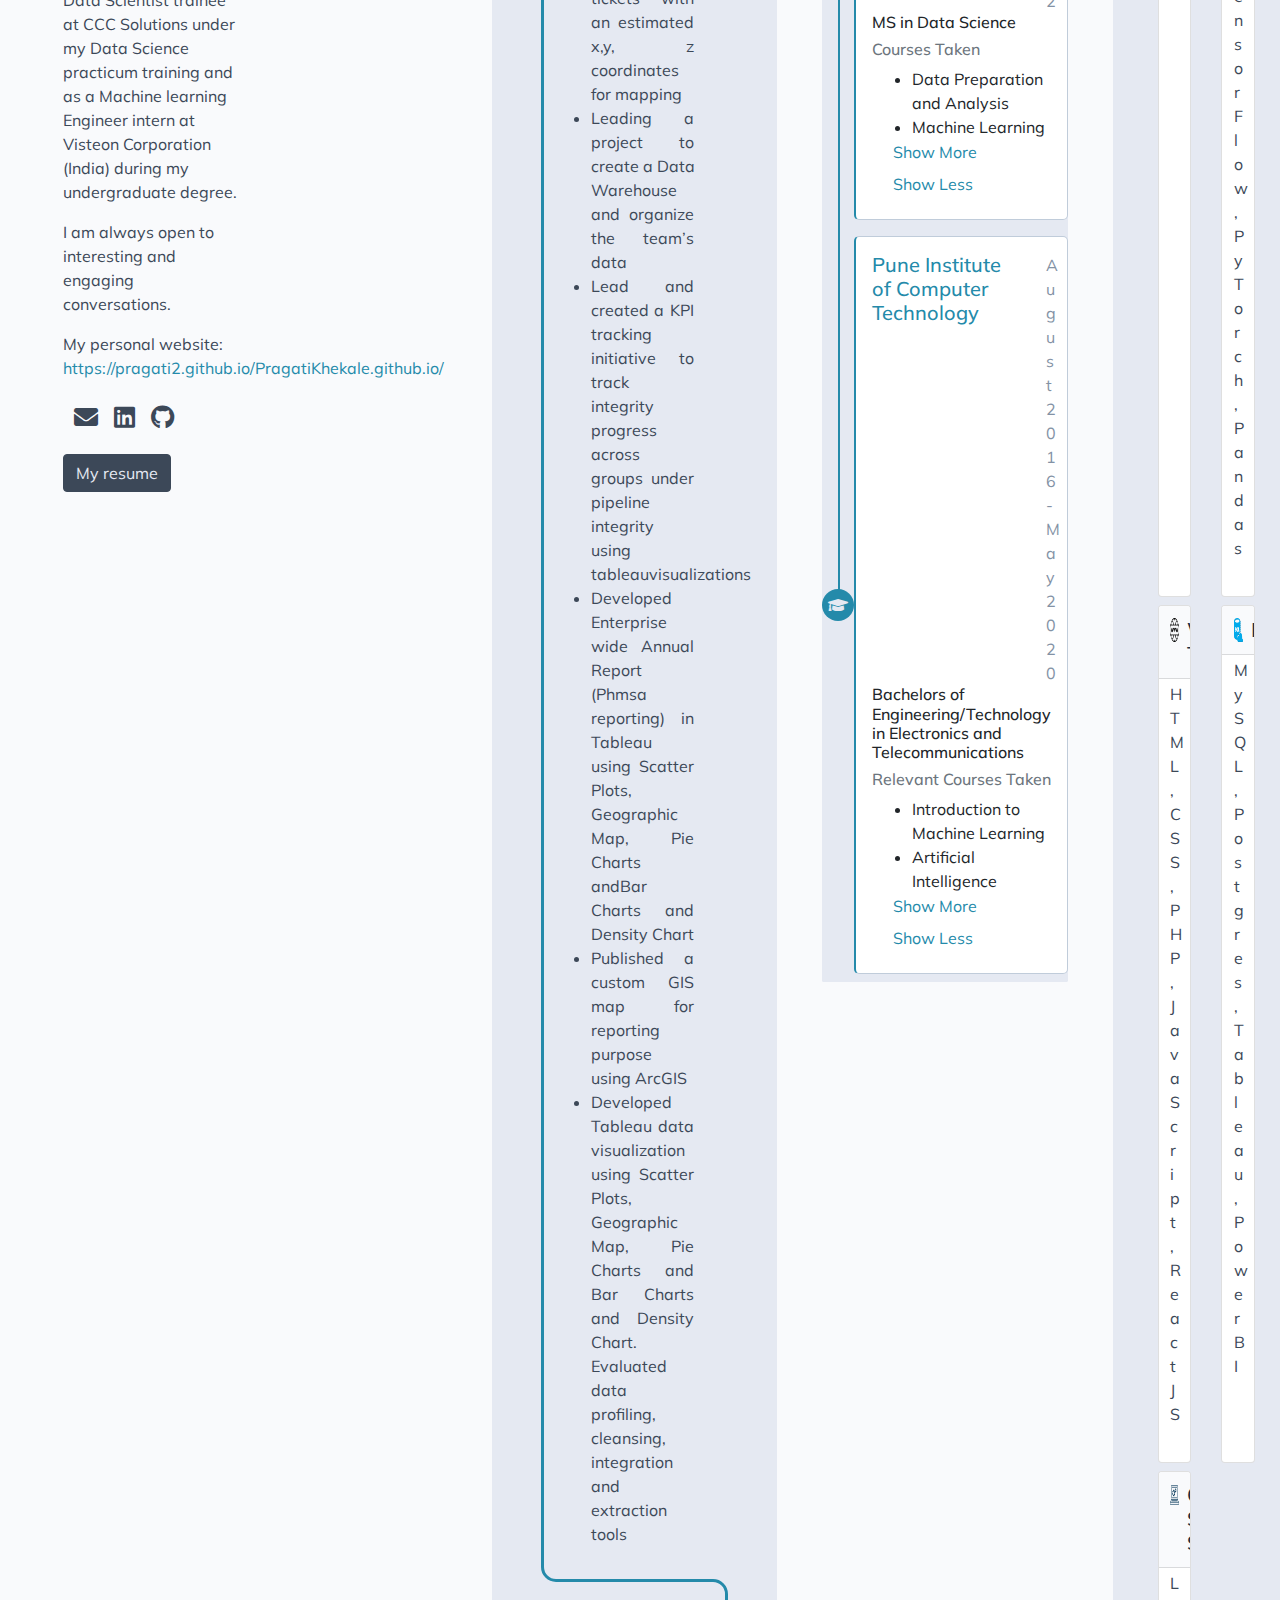
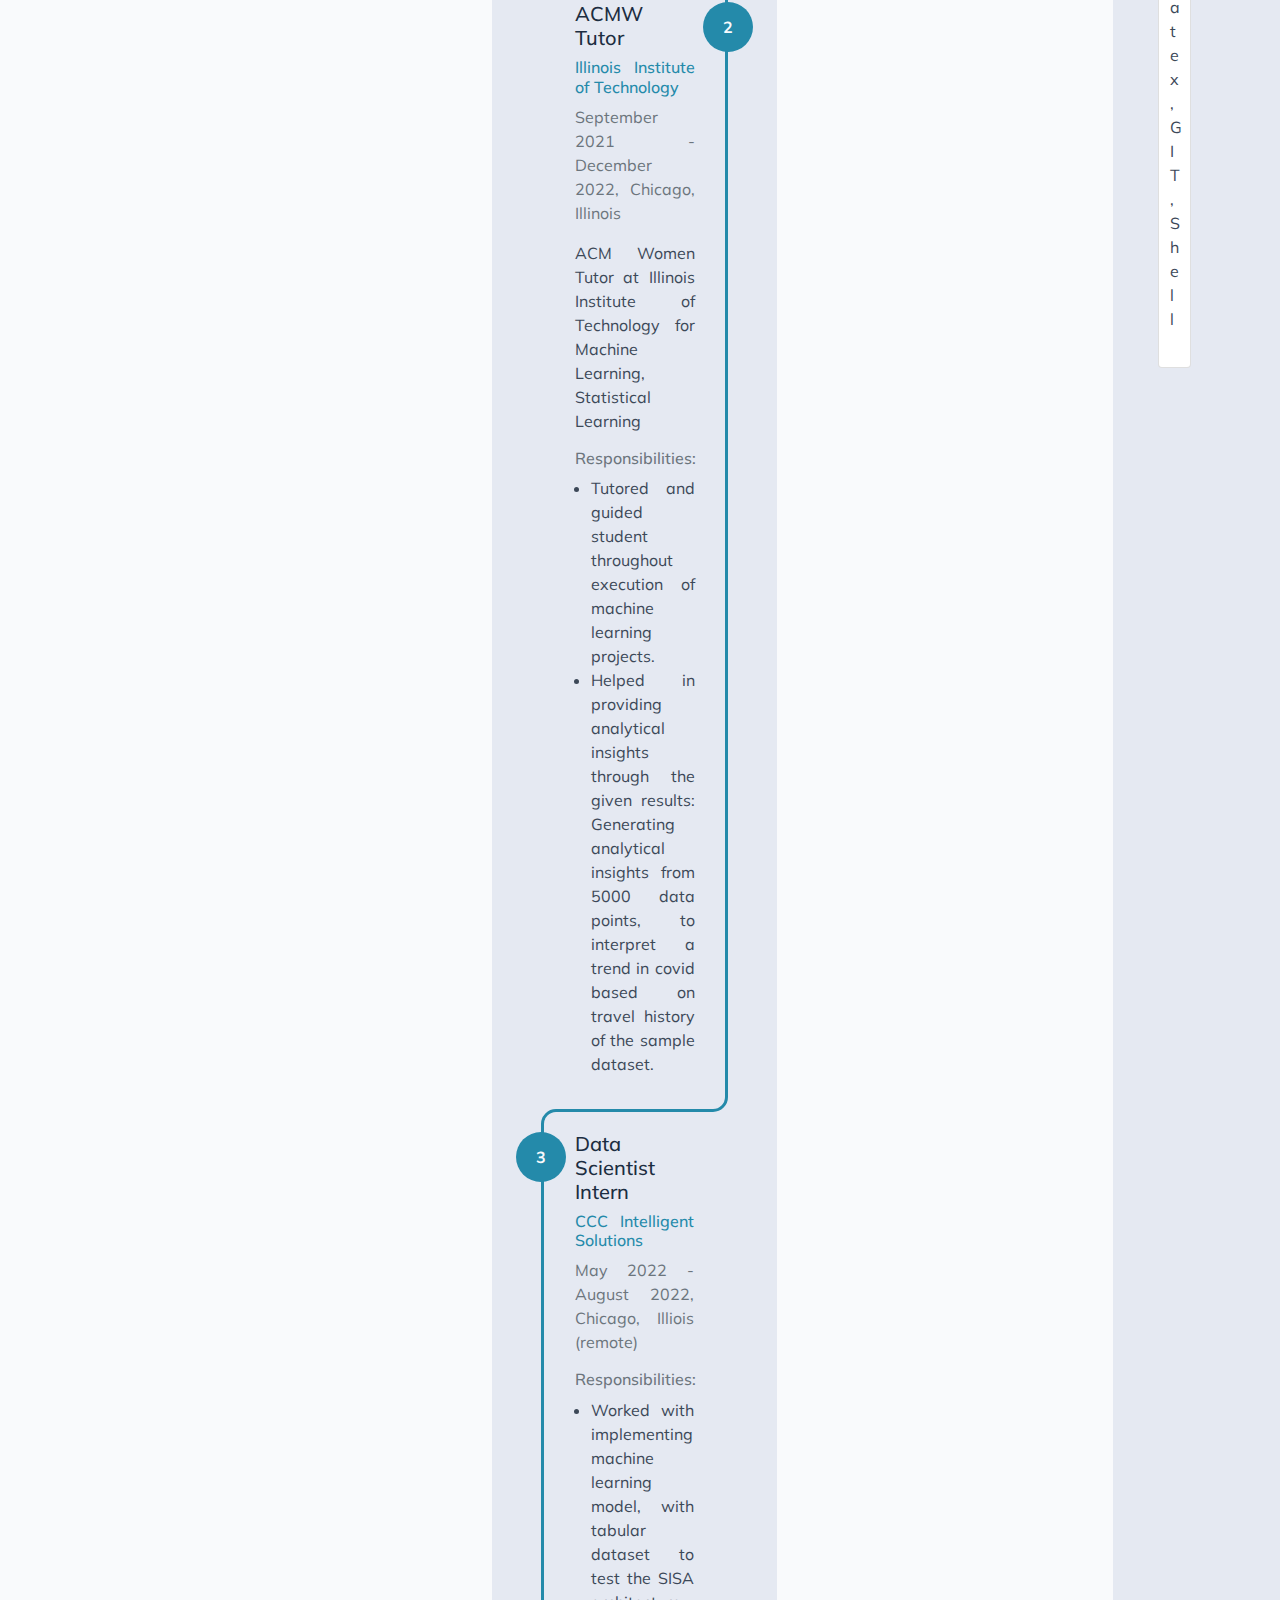
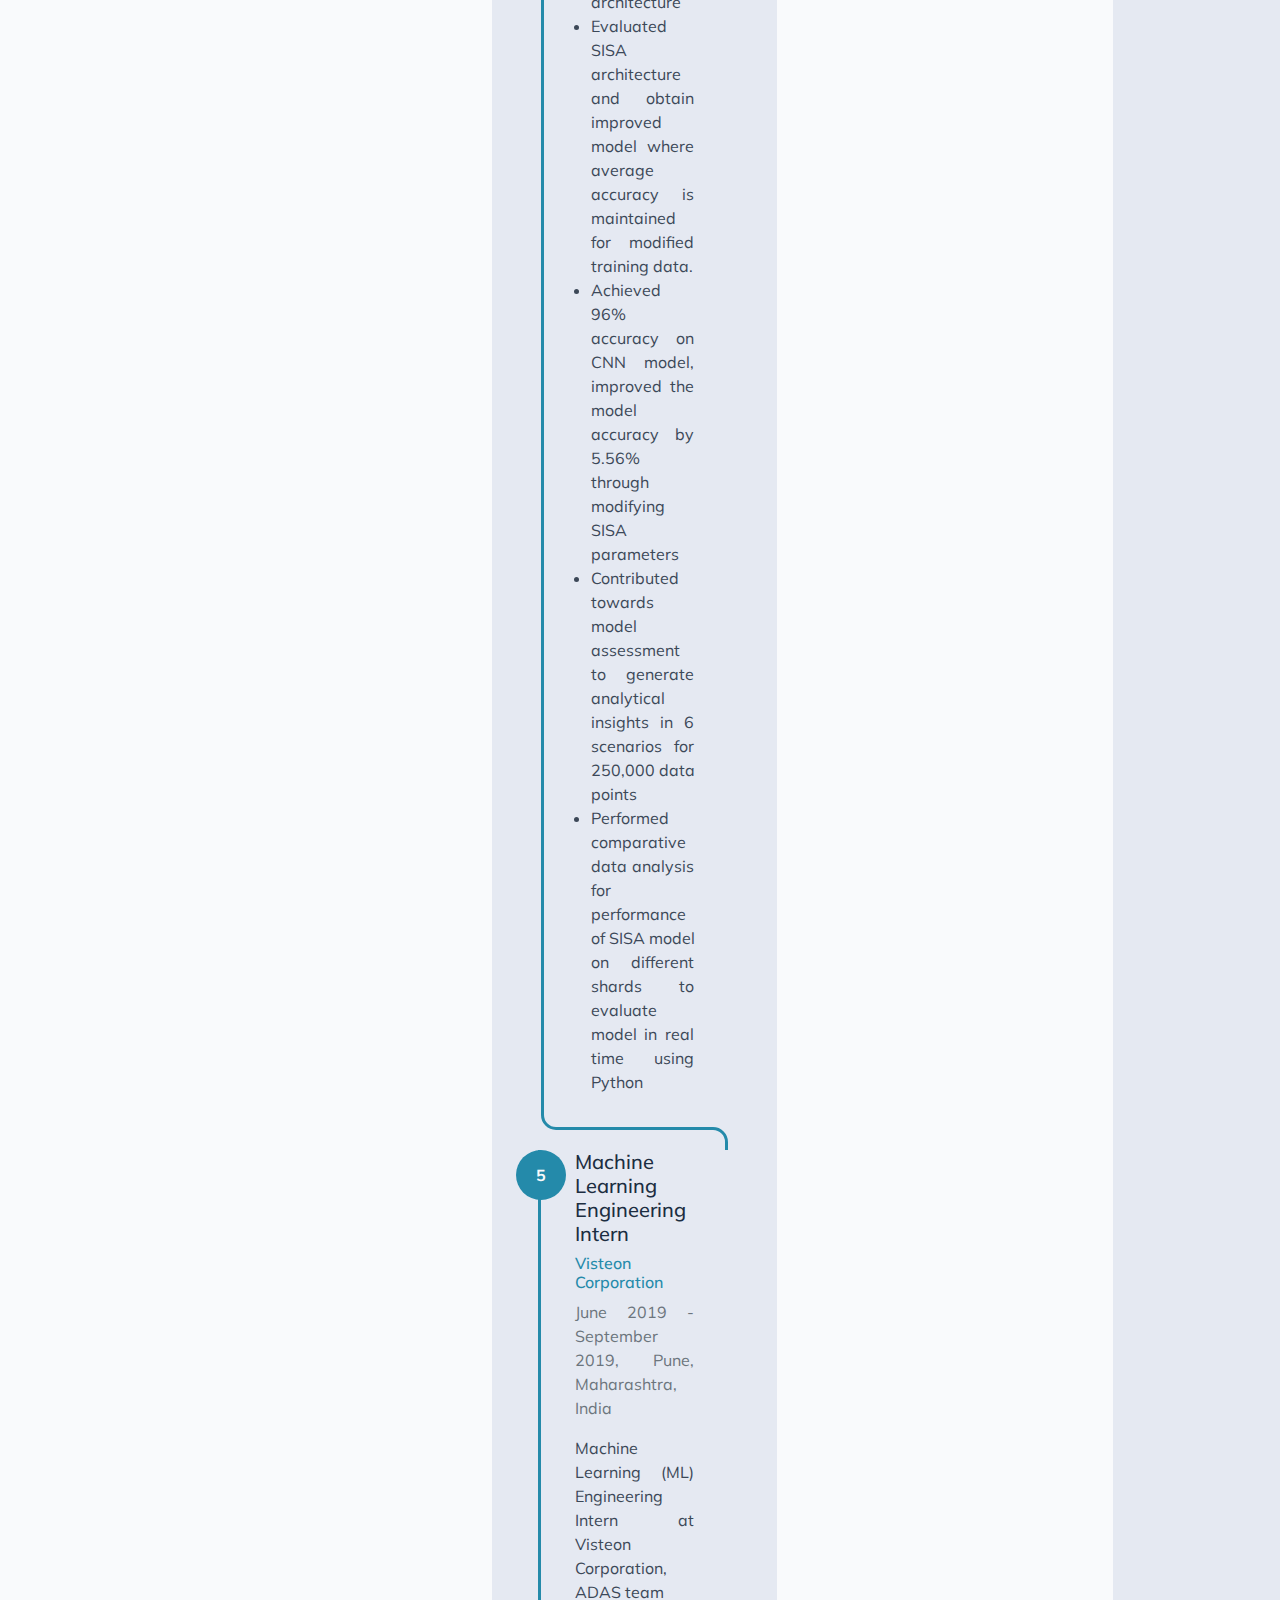
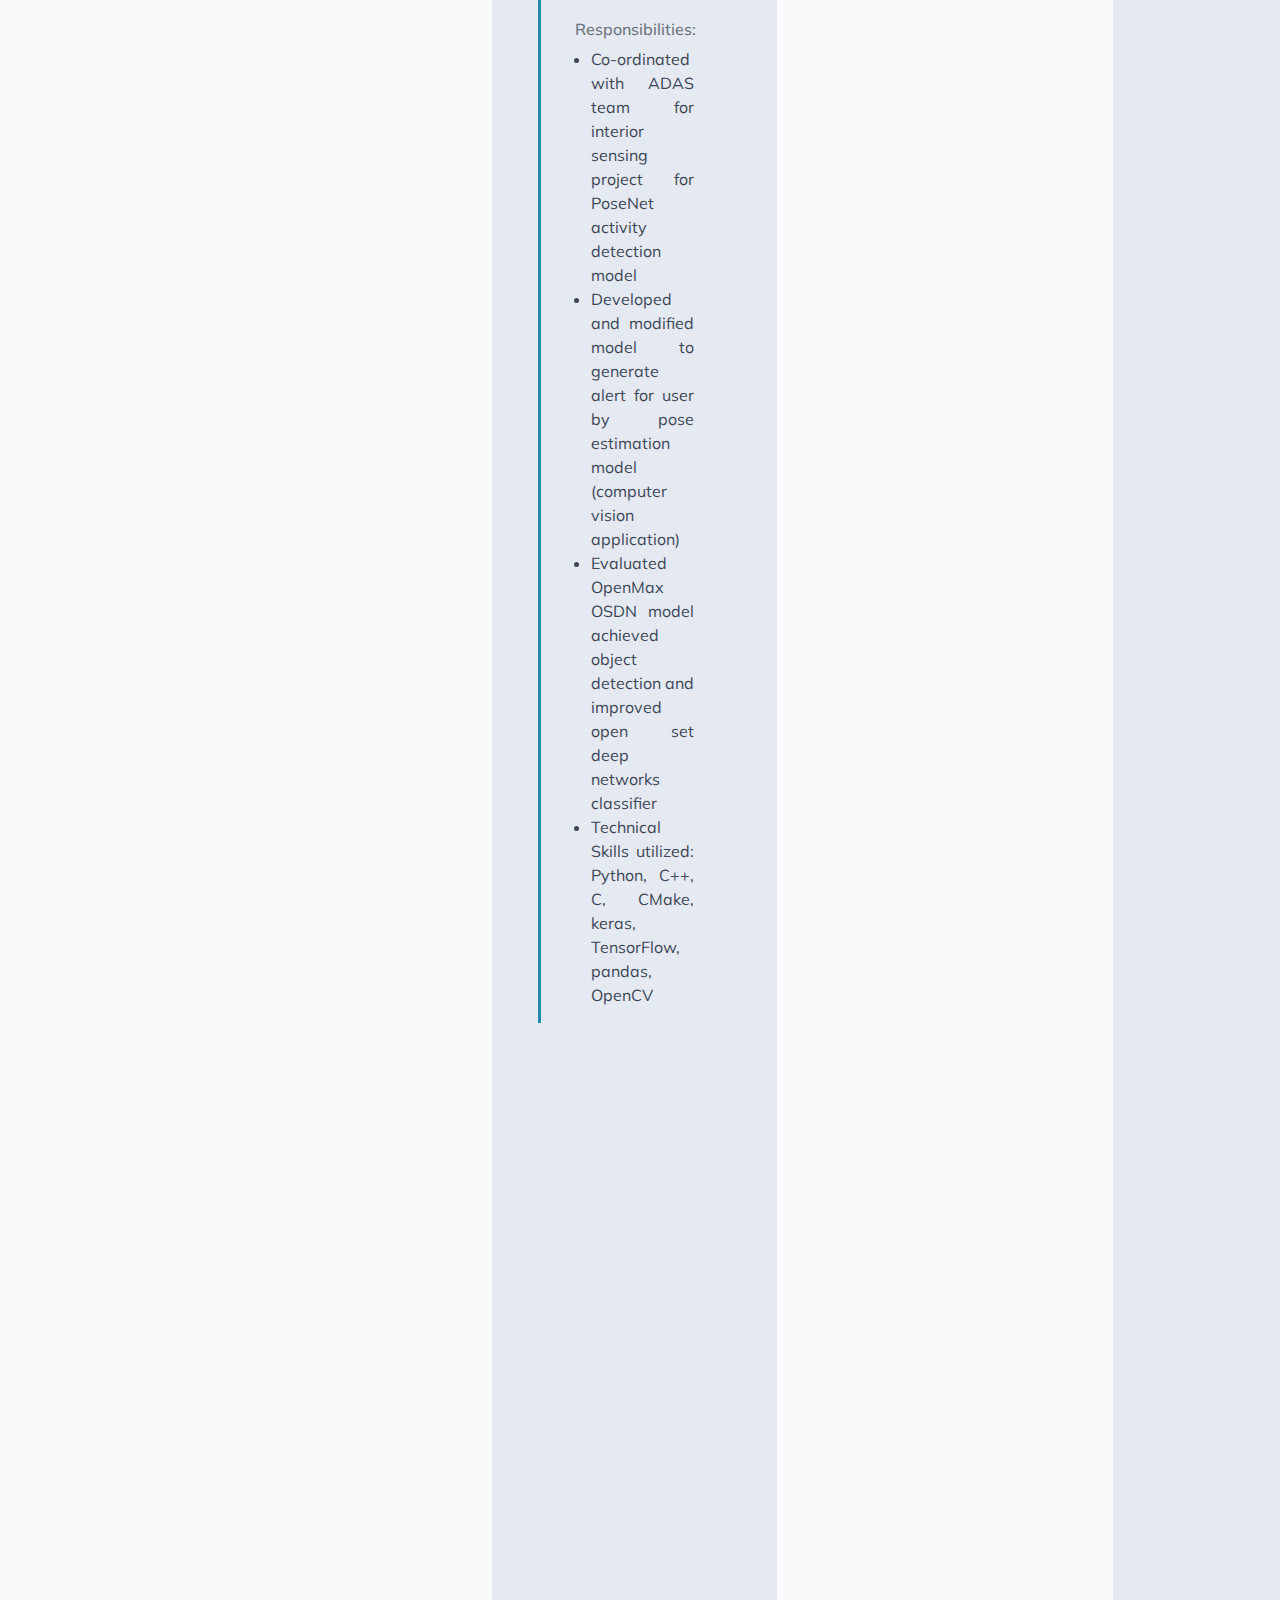
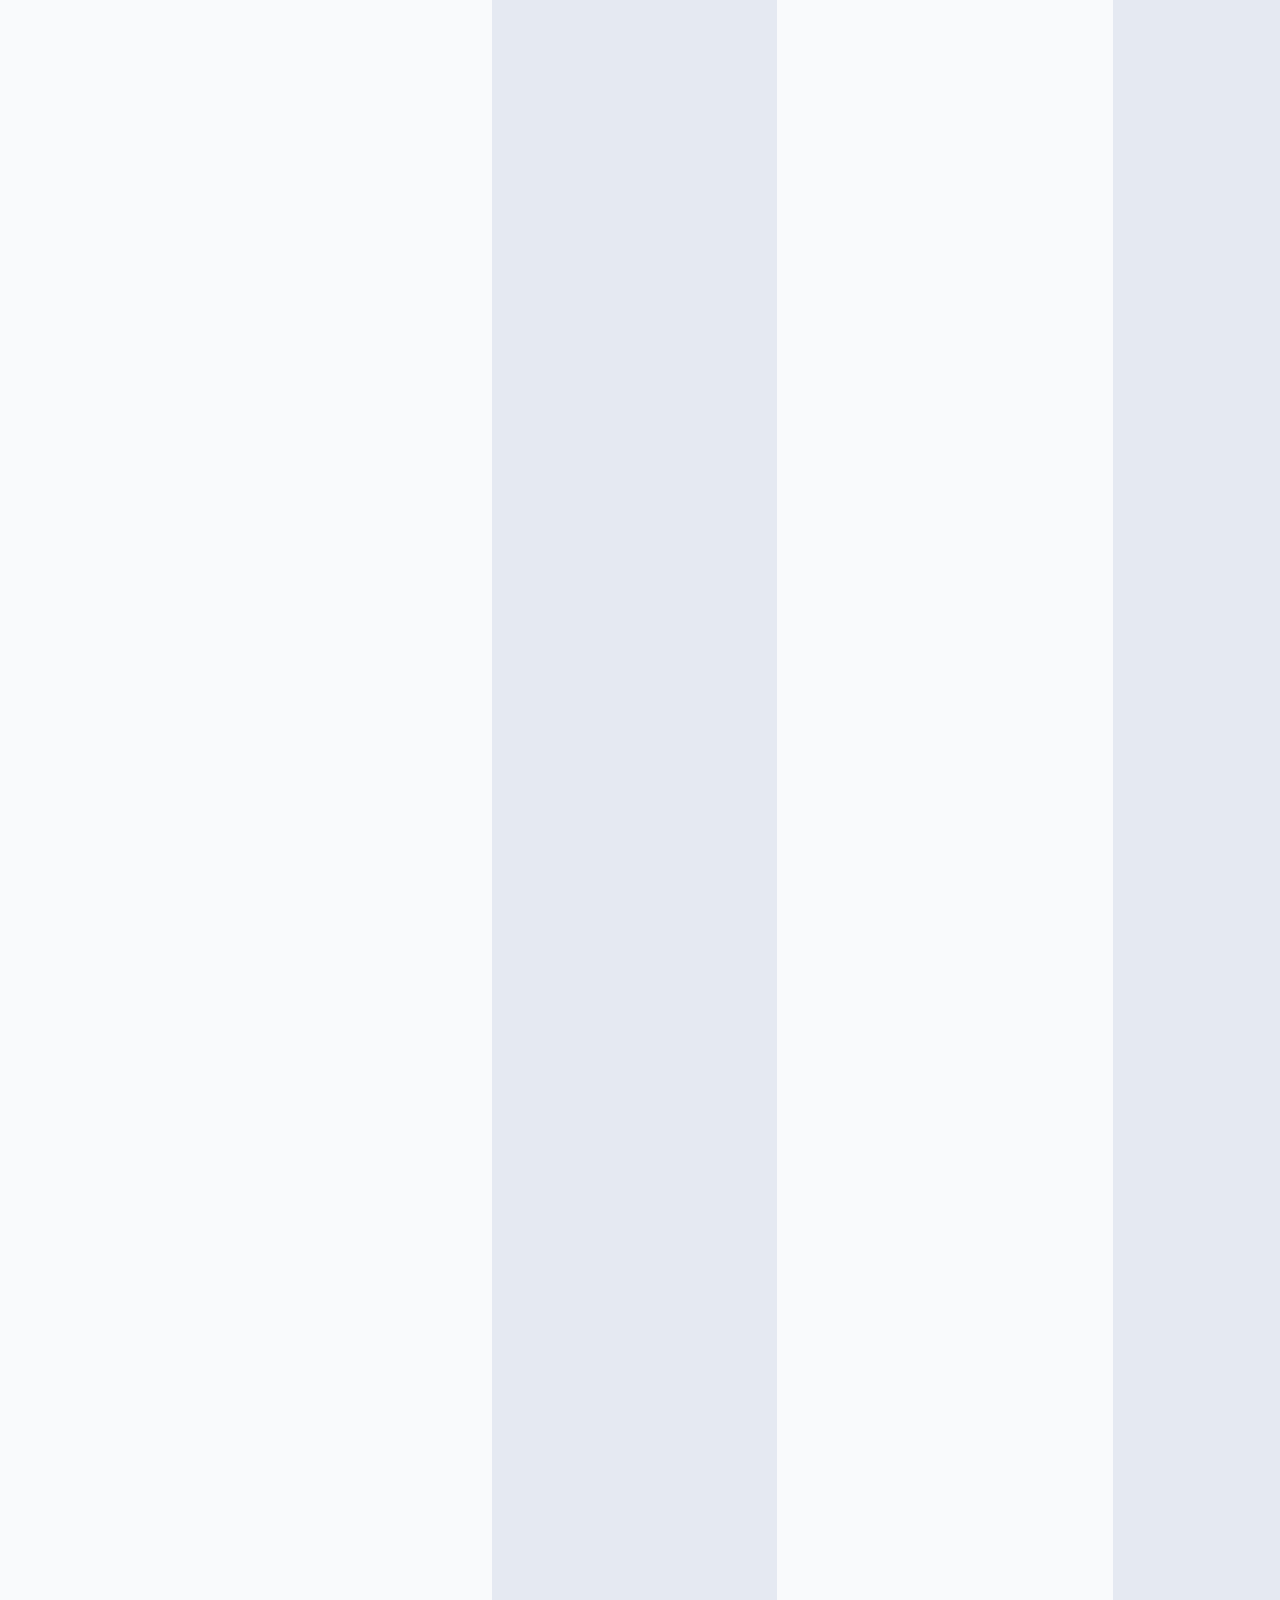
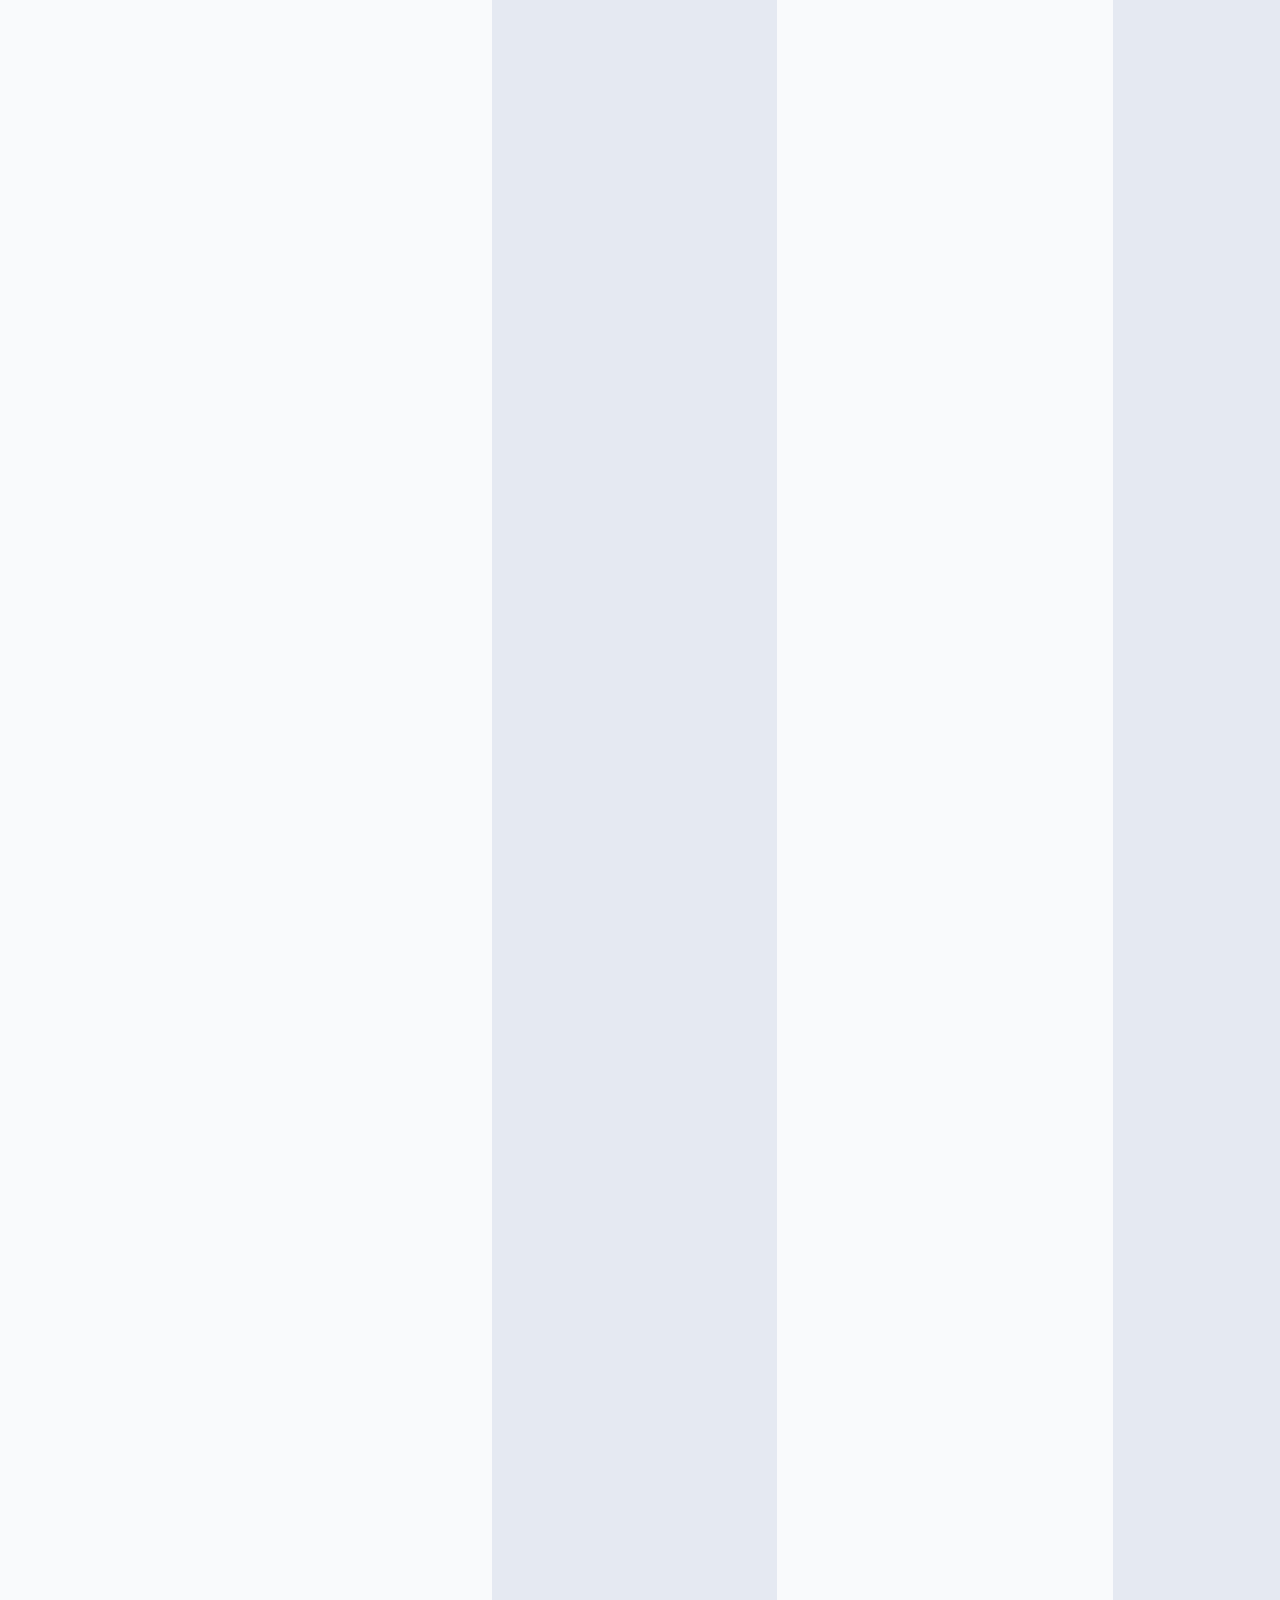
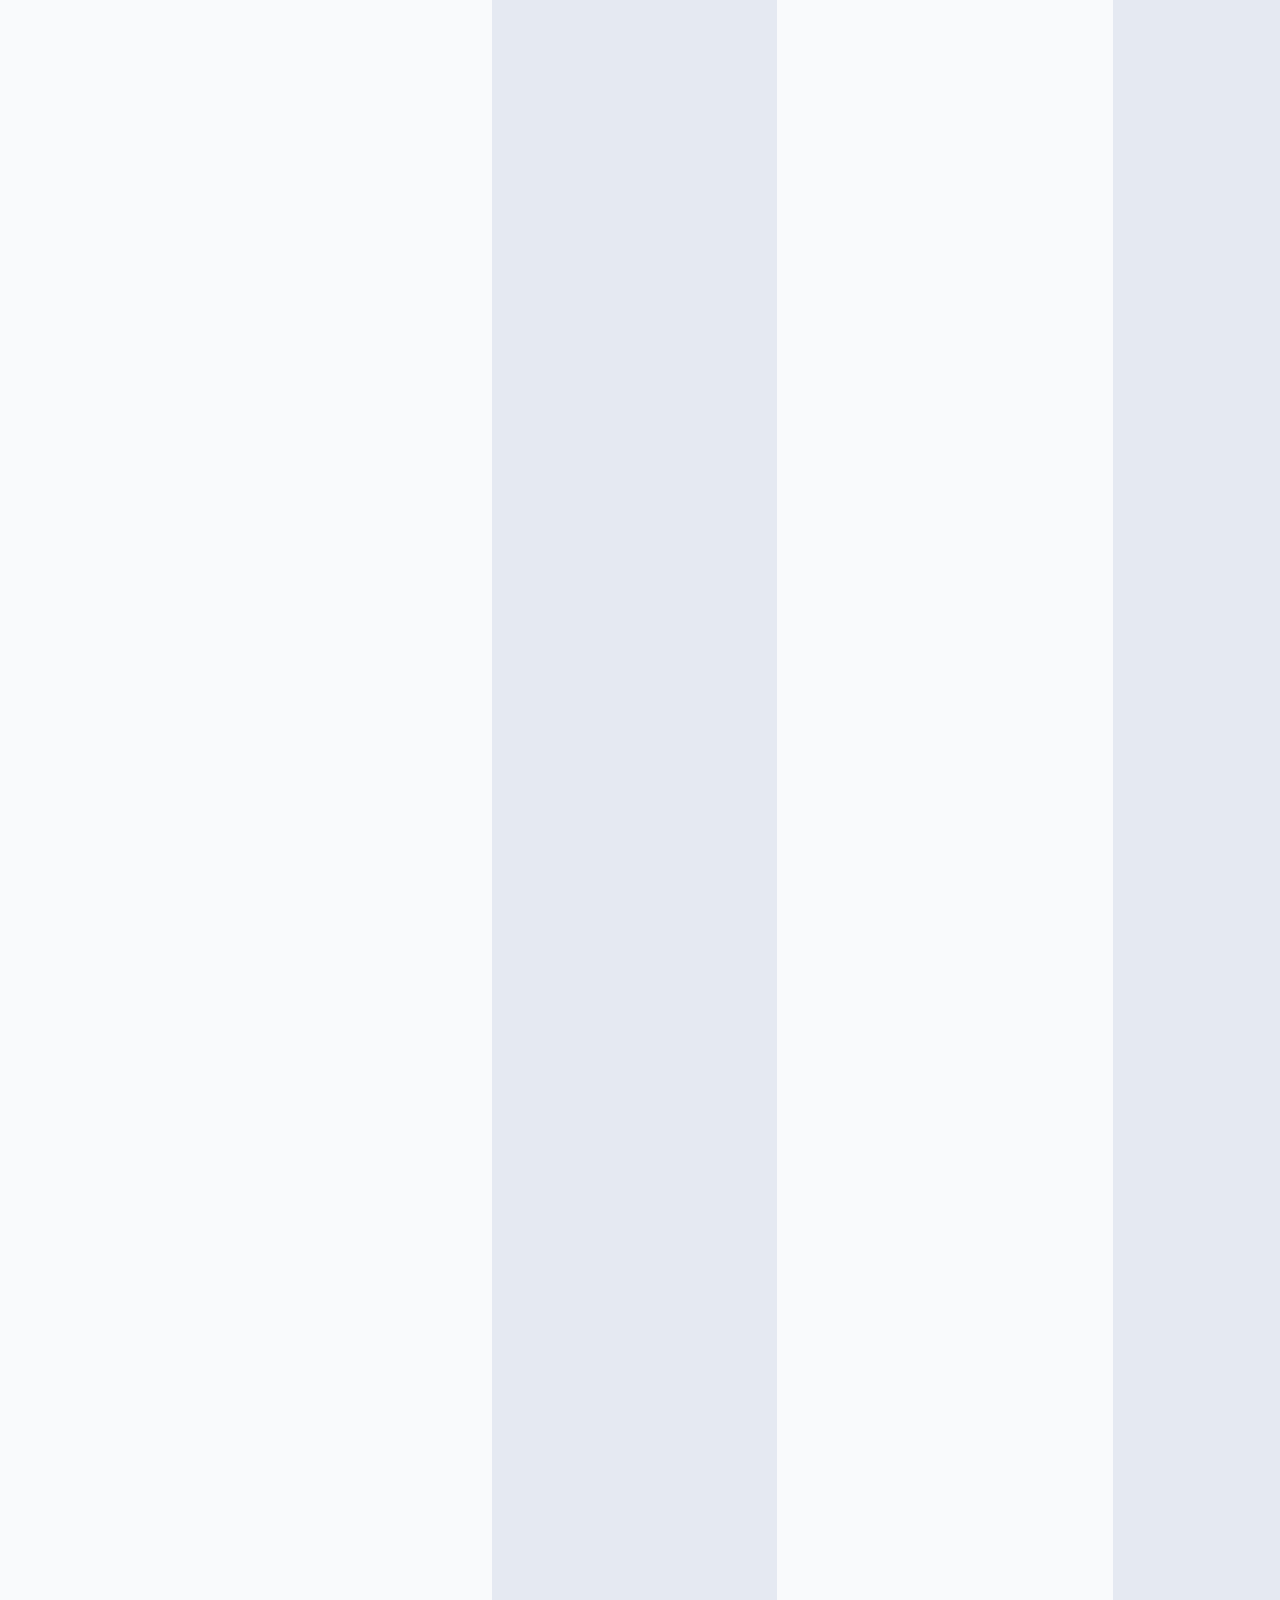
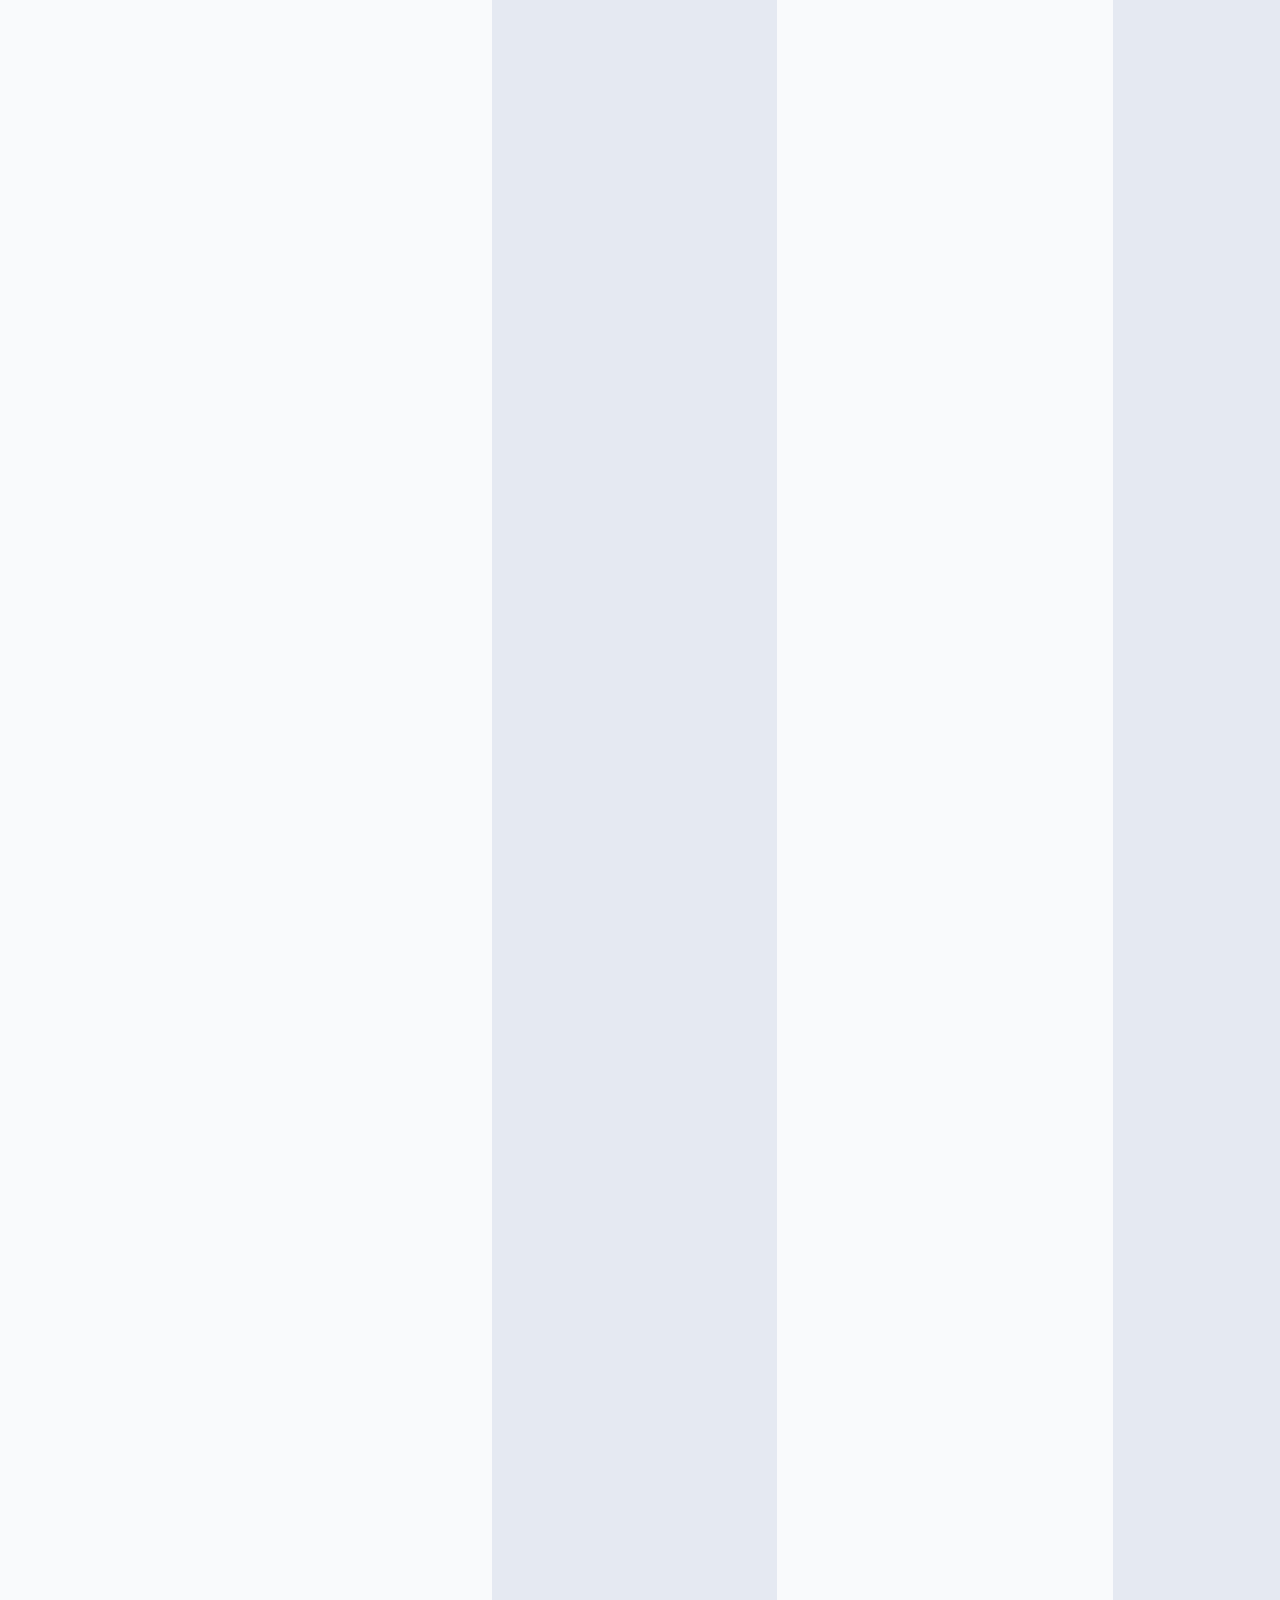
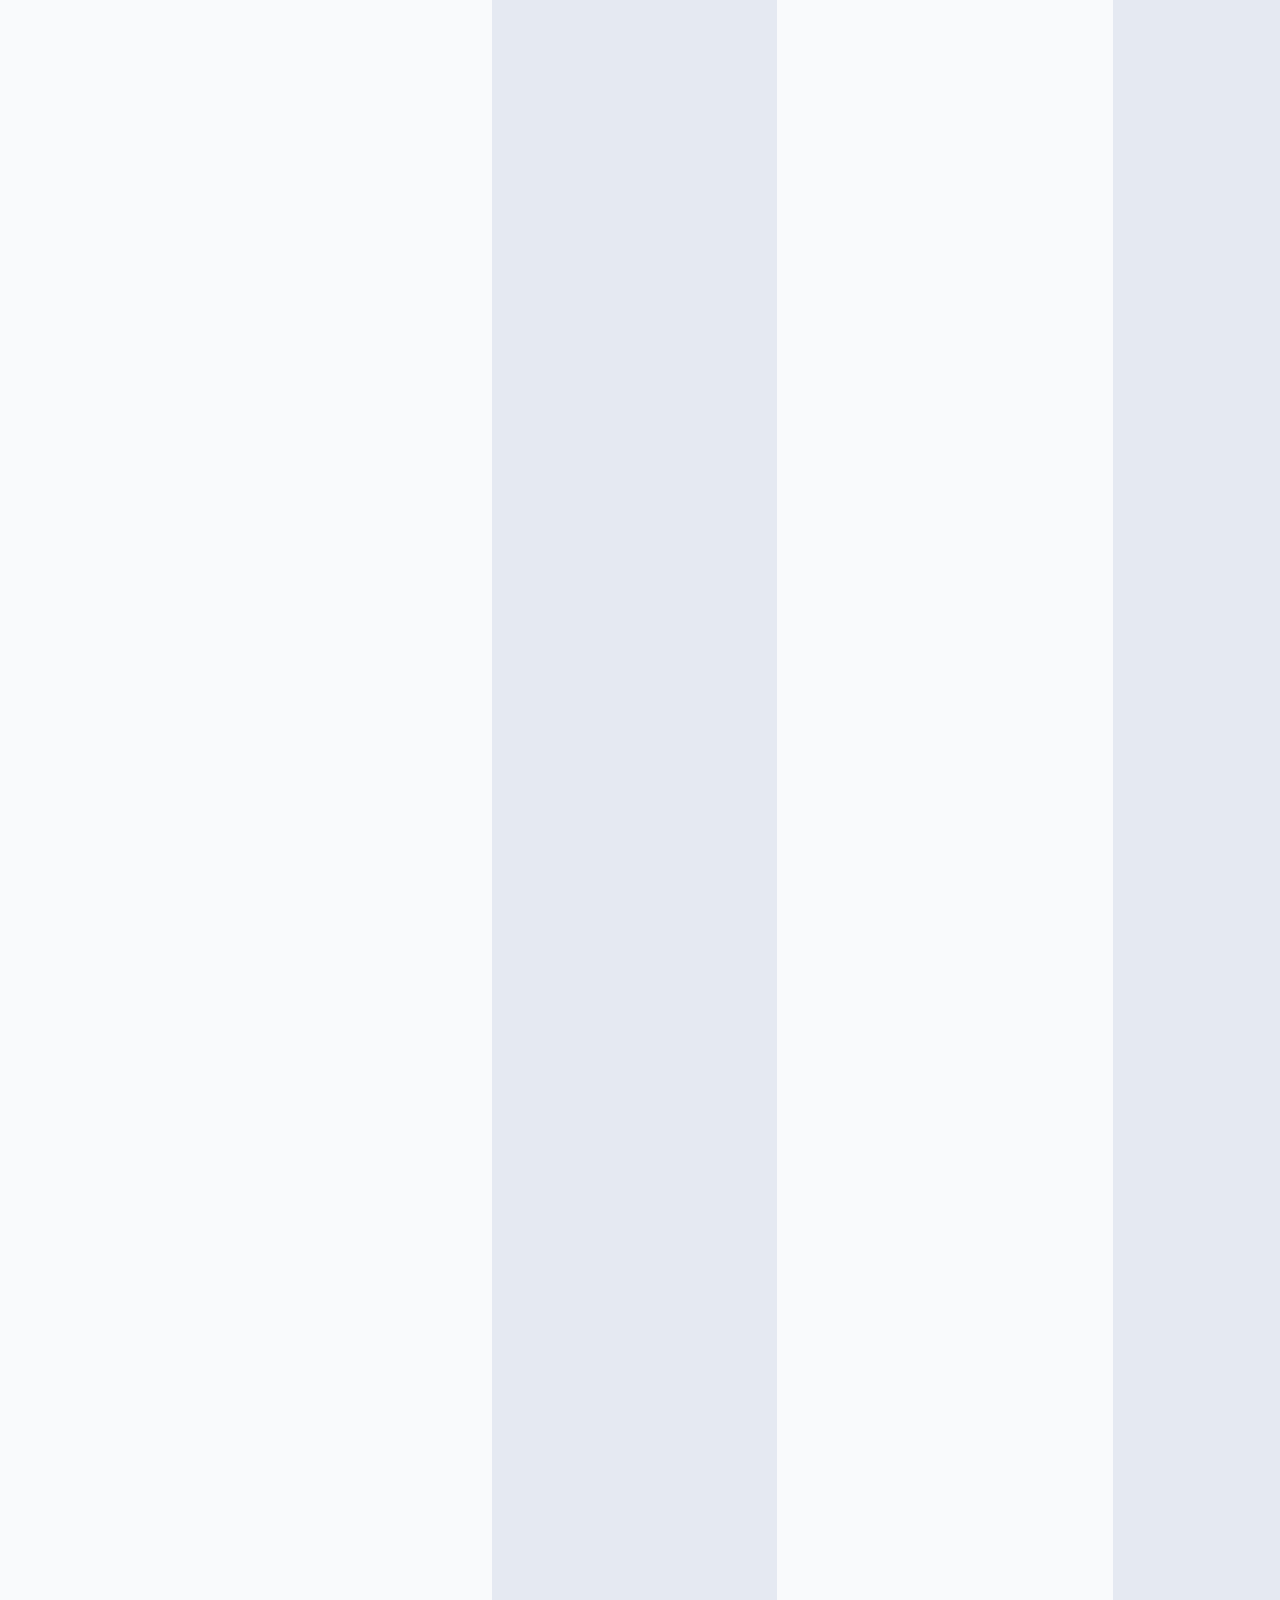
==== commit 719de22b: "Update index.html" ====
--- a/index.html
+++ b/index.html
@@ -464,7 +464,7 @@
     <div class="circular-progress-value">Hard Working</div>
     </div>
 
-</div>
+
 
 	<div class="col-6 col-lg-4 p-2">
 
@@ -486,6 +486,9 @@
     </span>
     <div class="circular-progress-value">Solution Oriented</div>
     </div>
+
+	
+     </div>
         
         
         
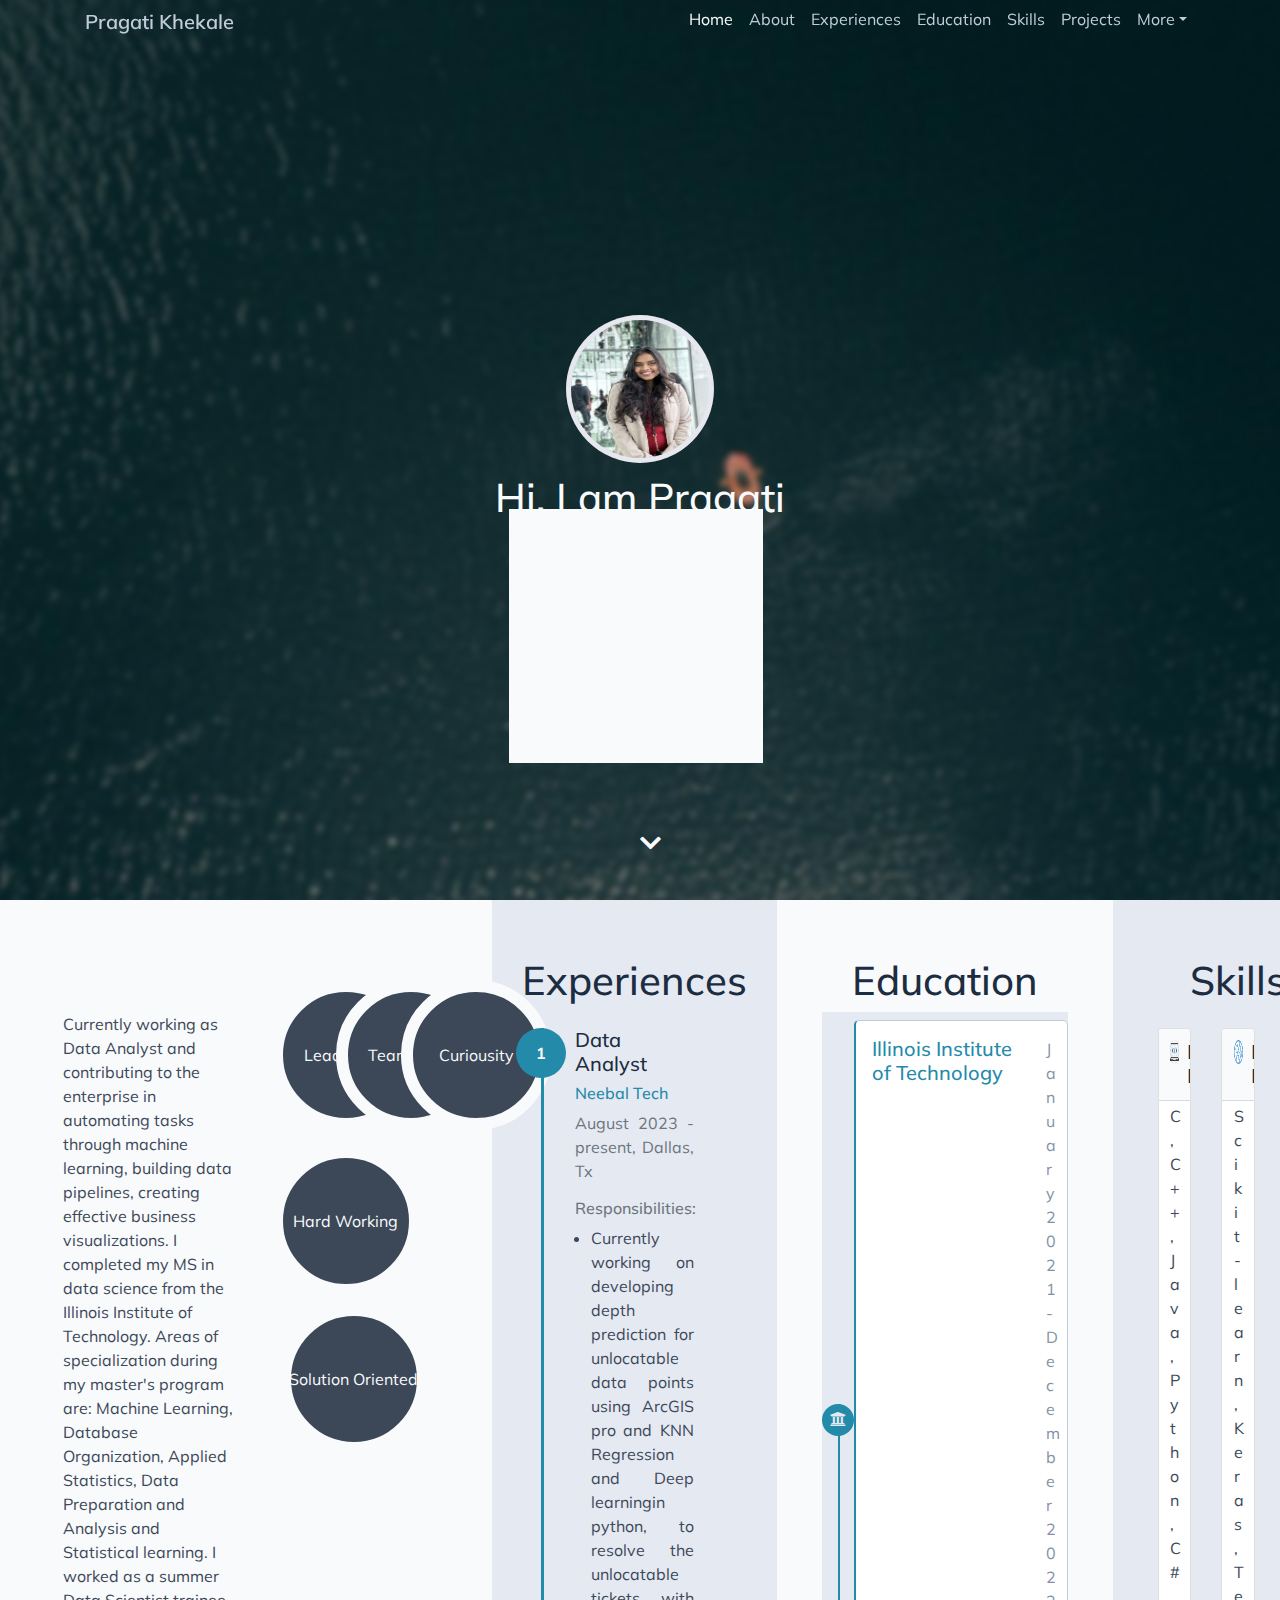
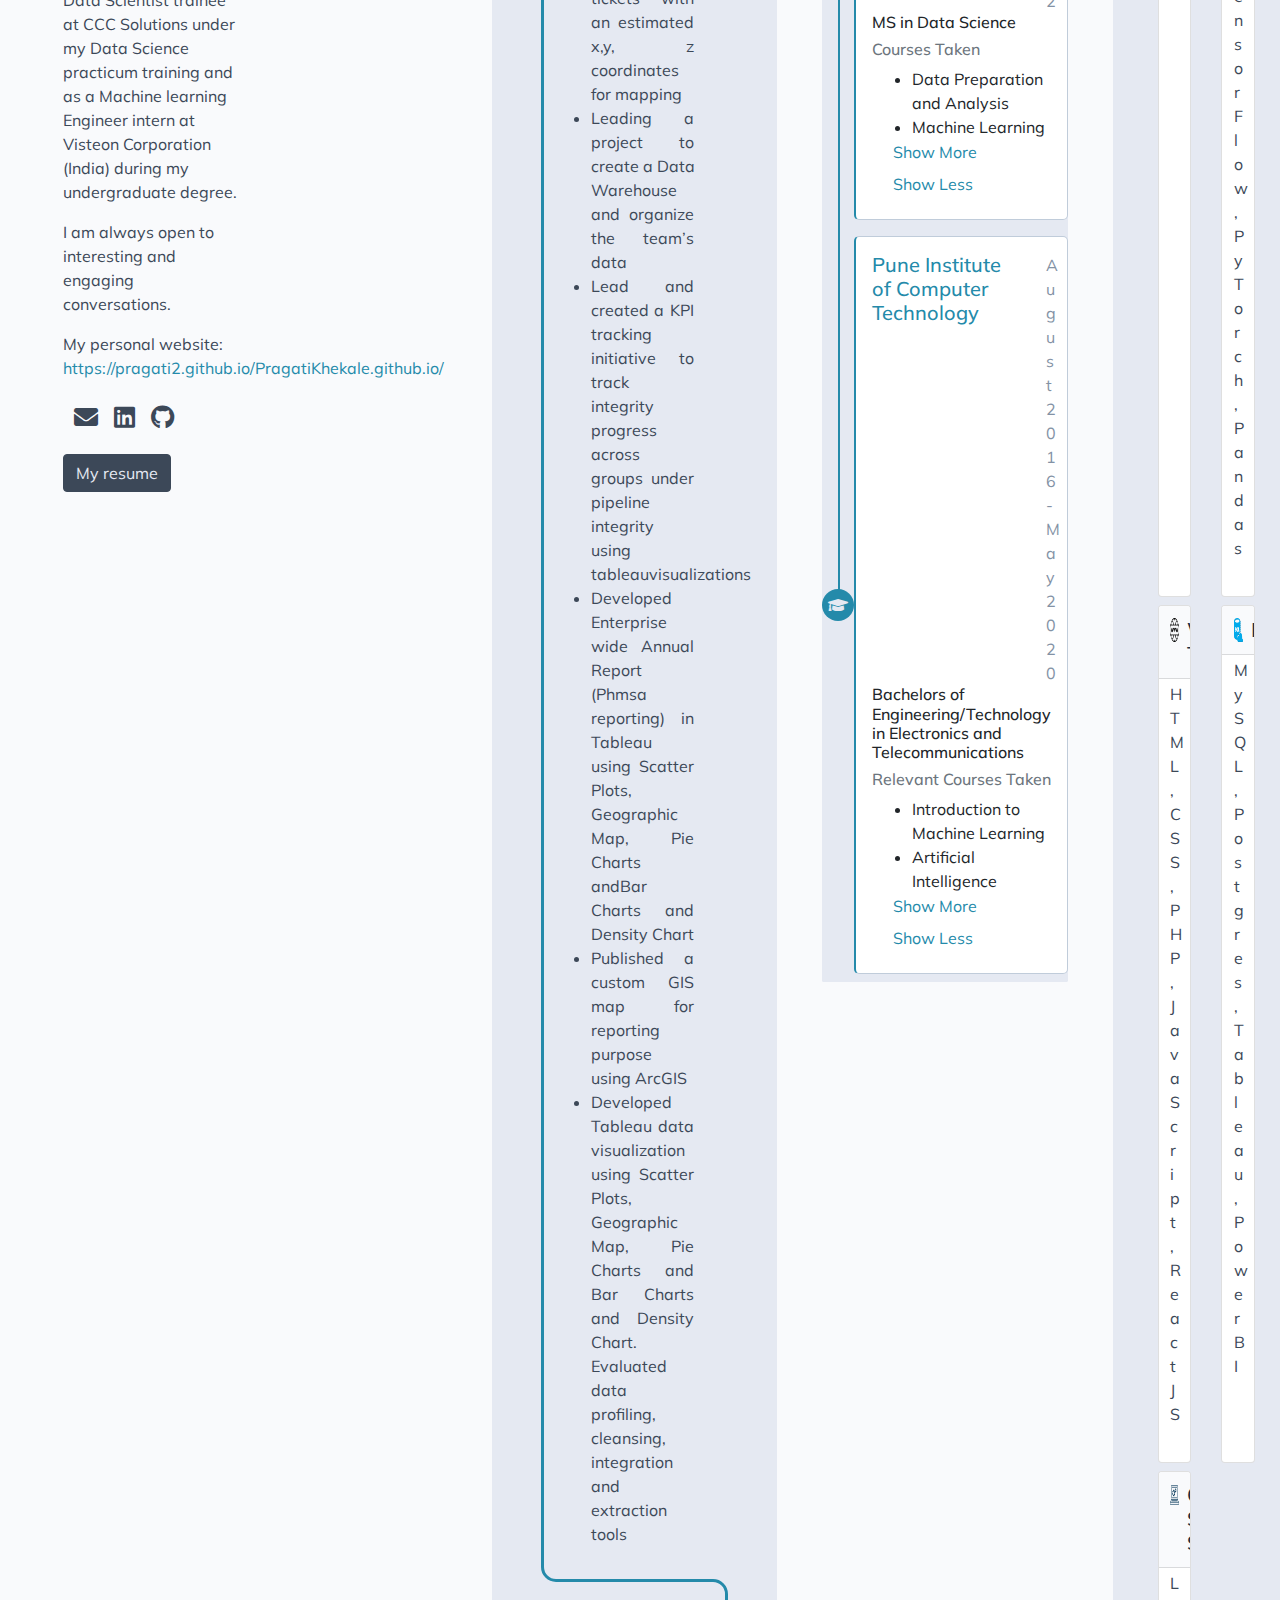
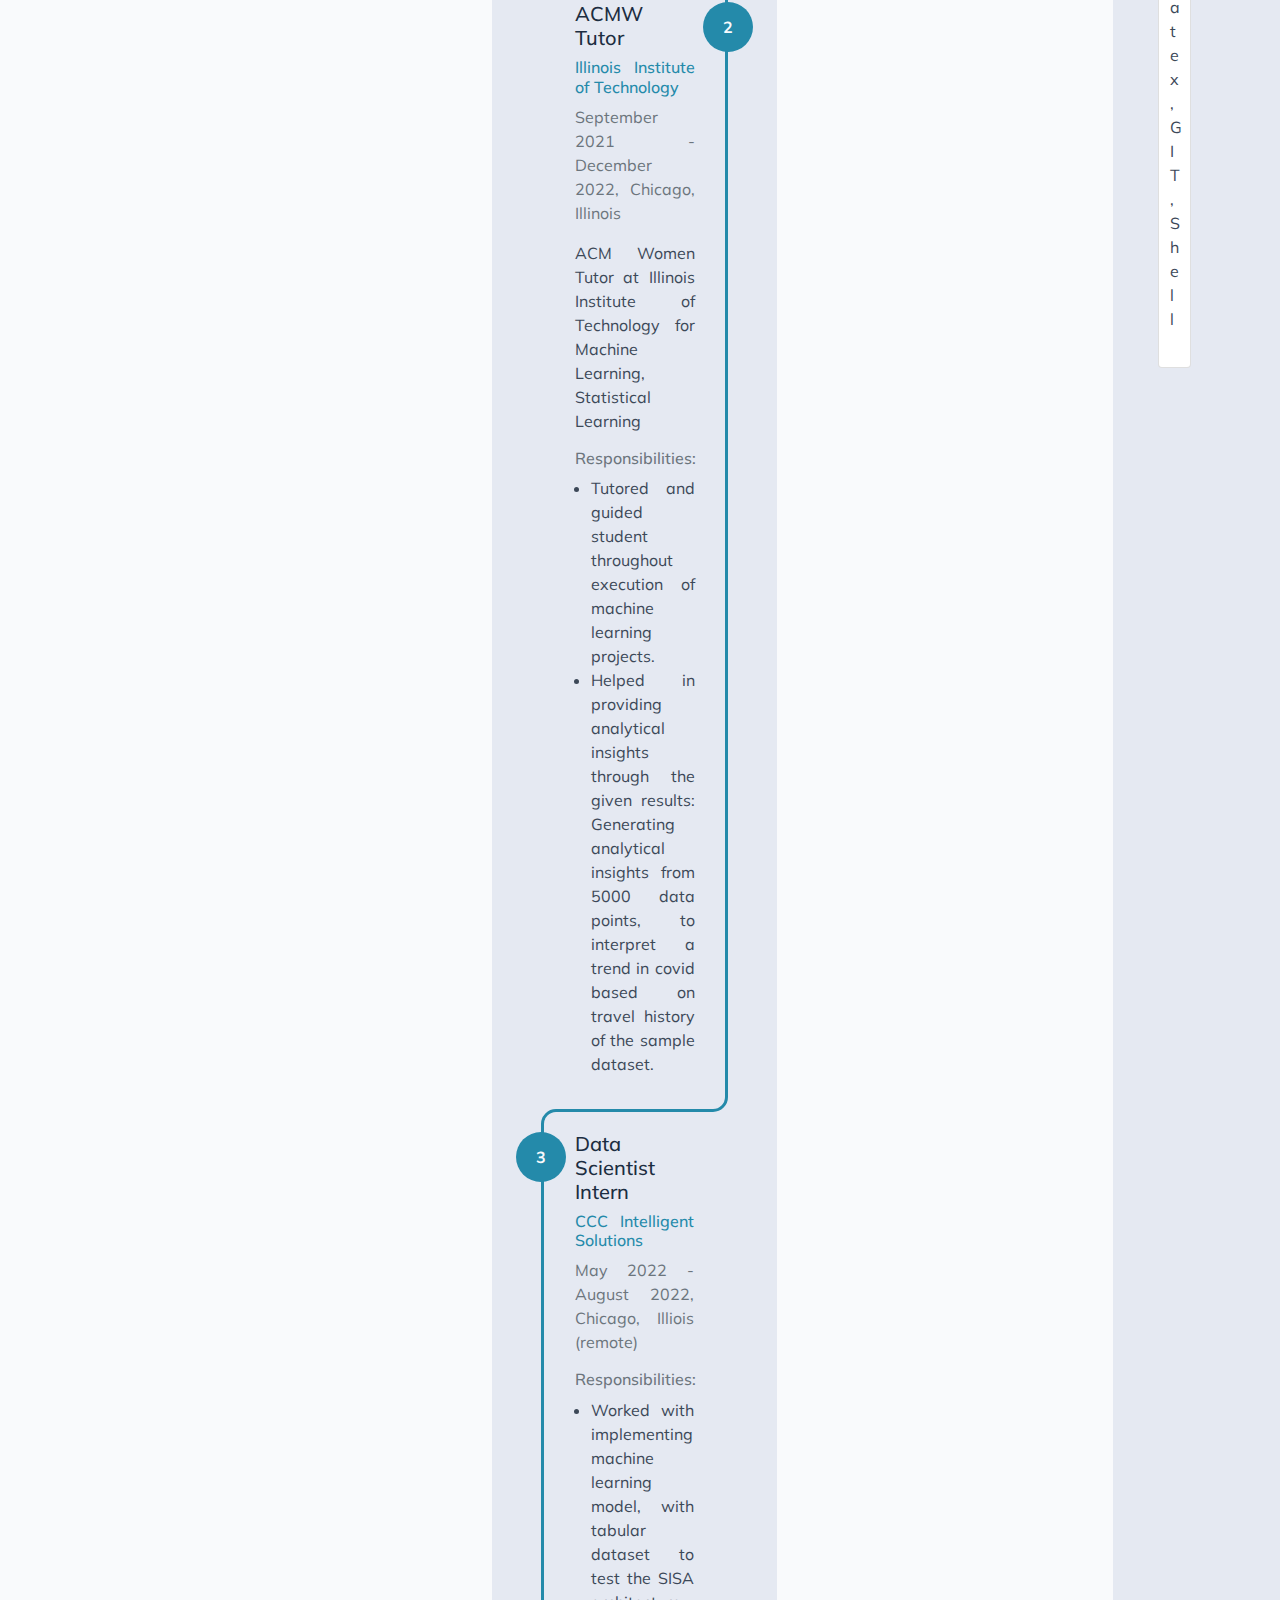
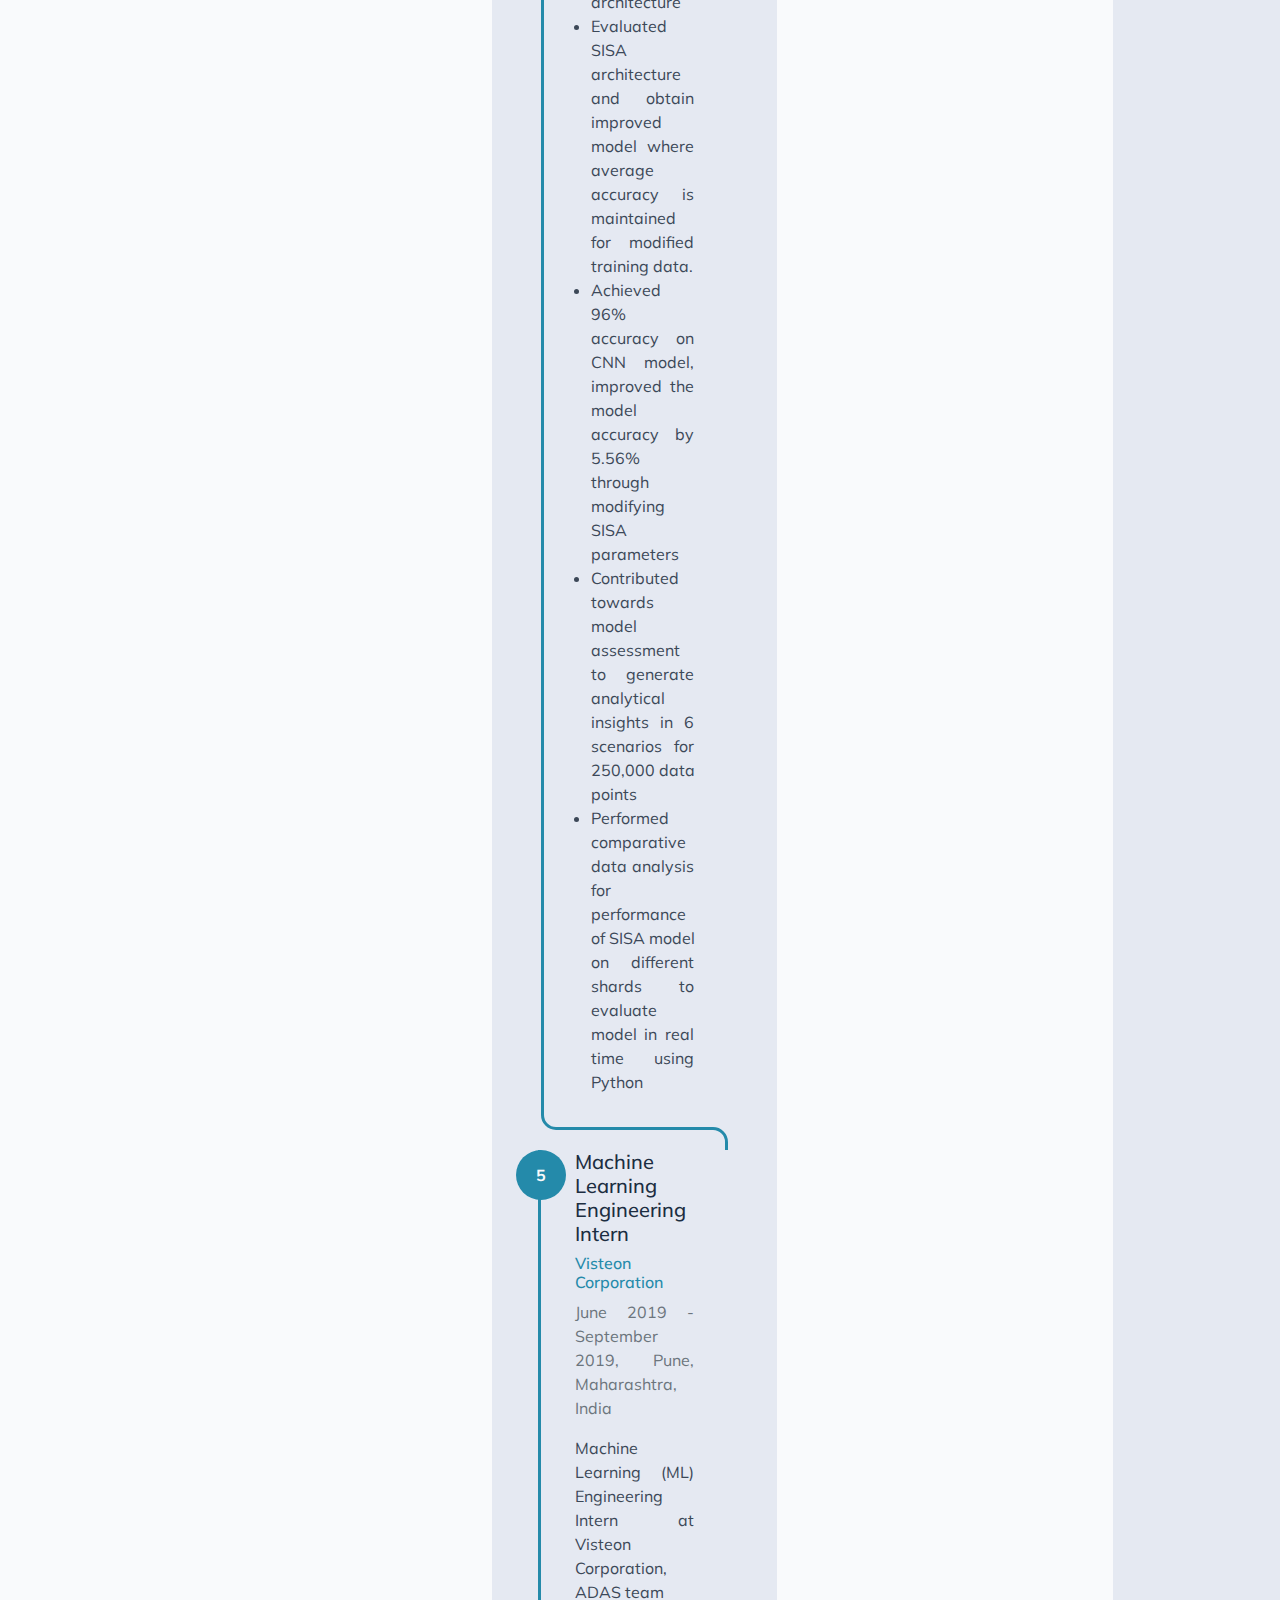
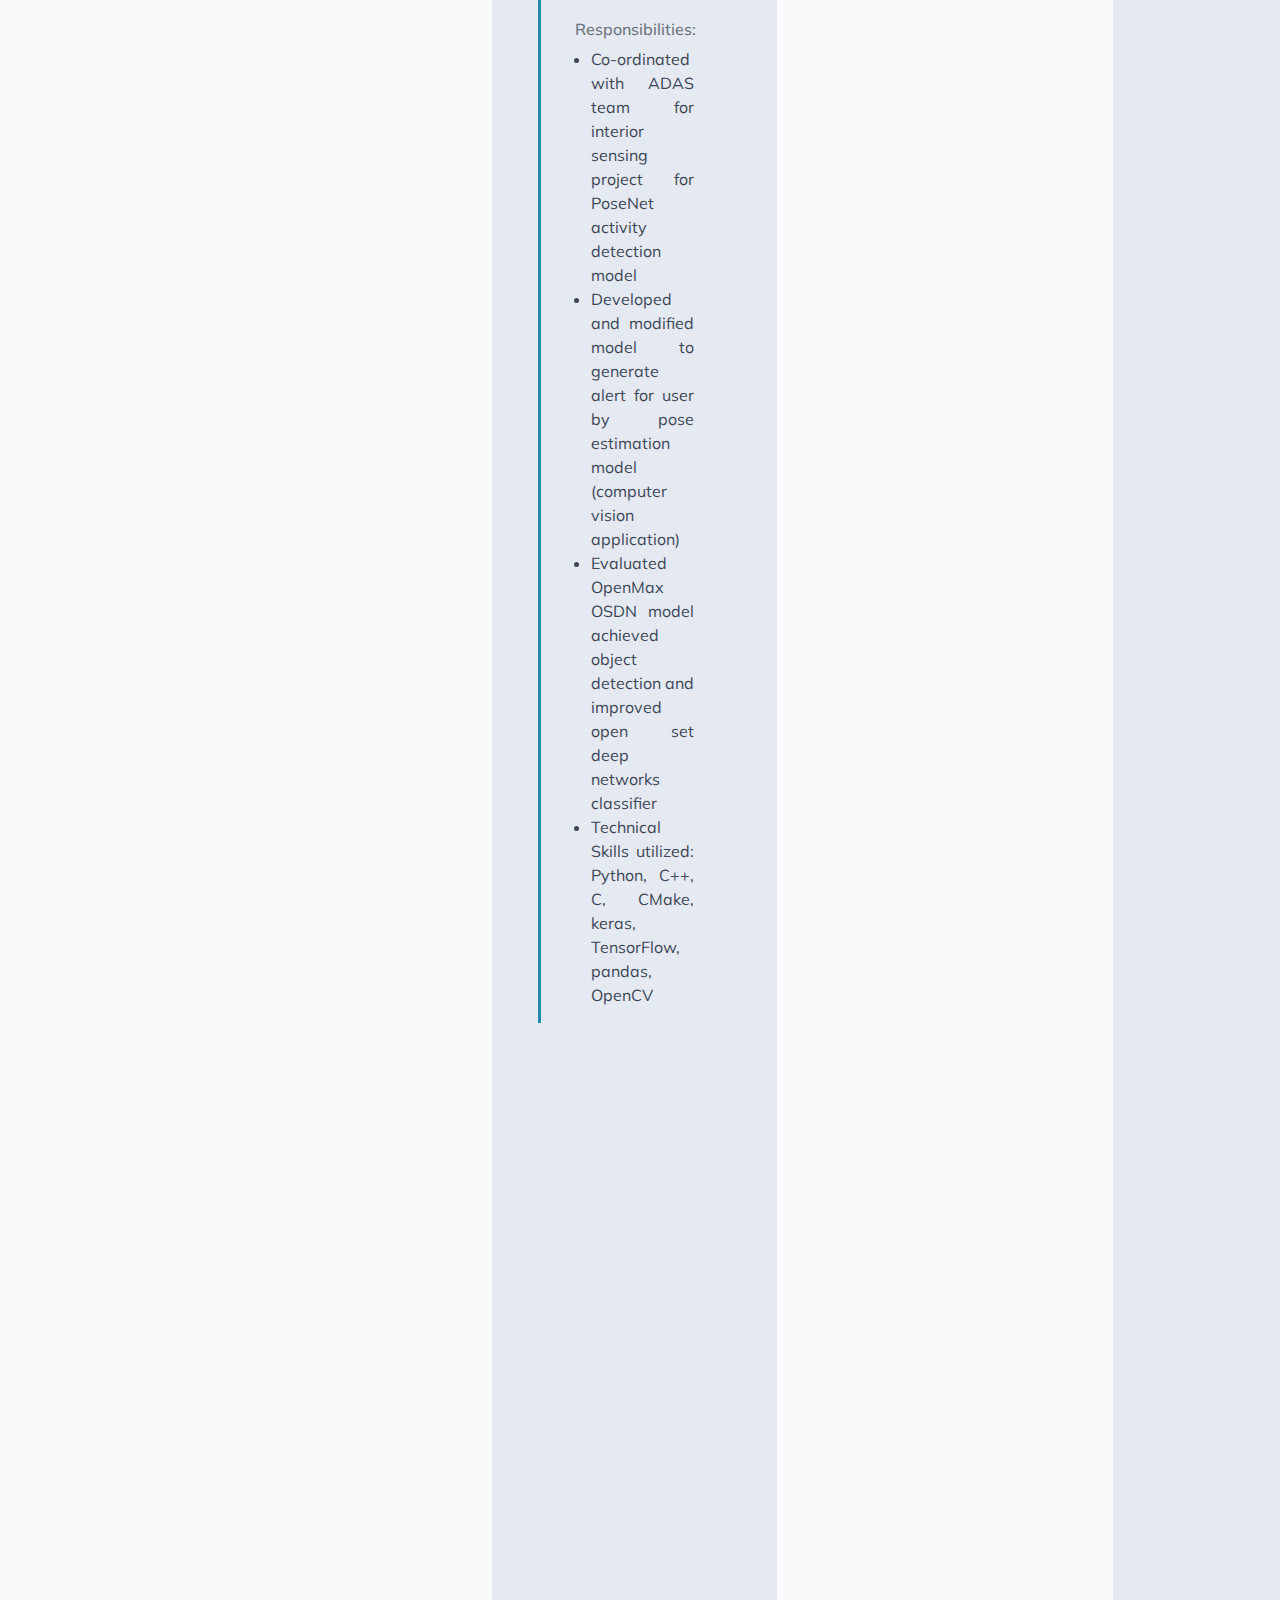
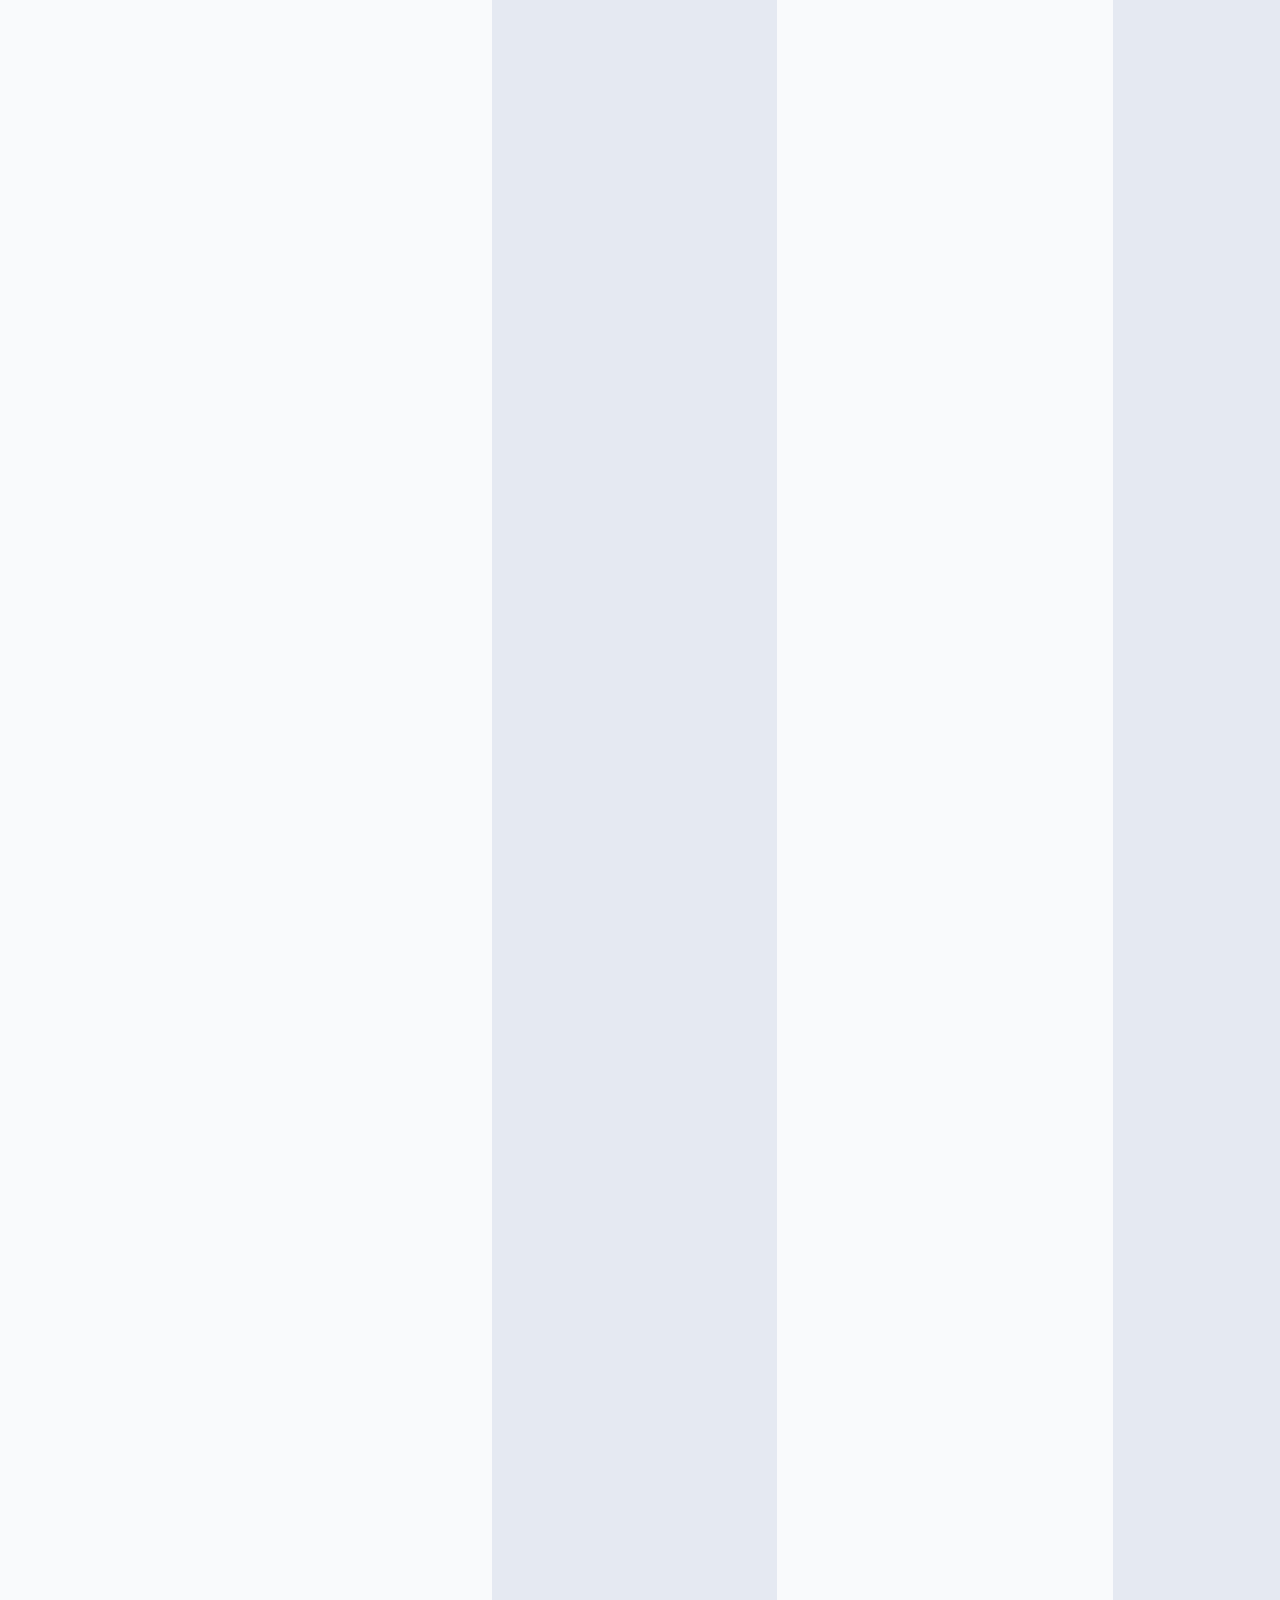
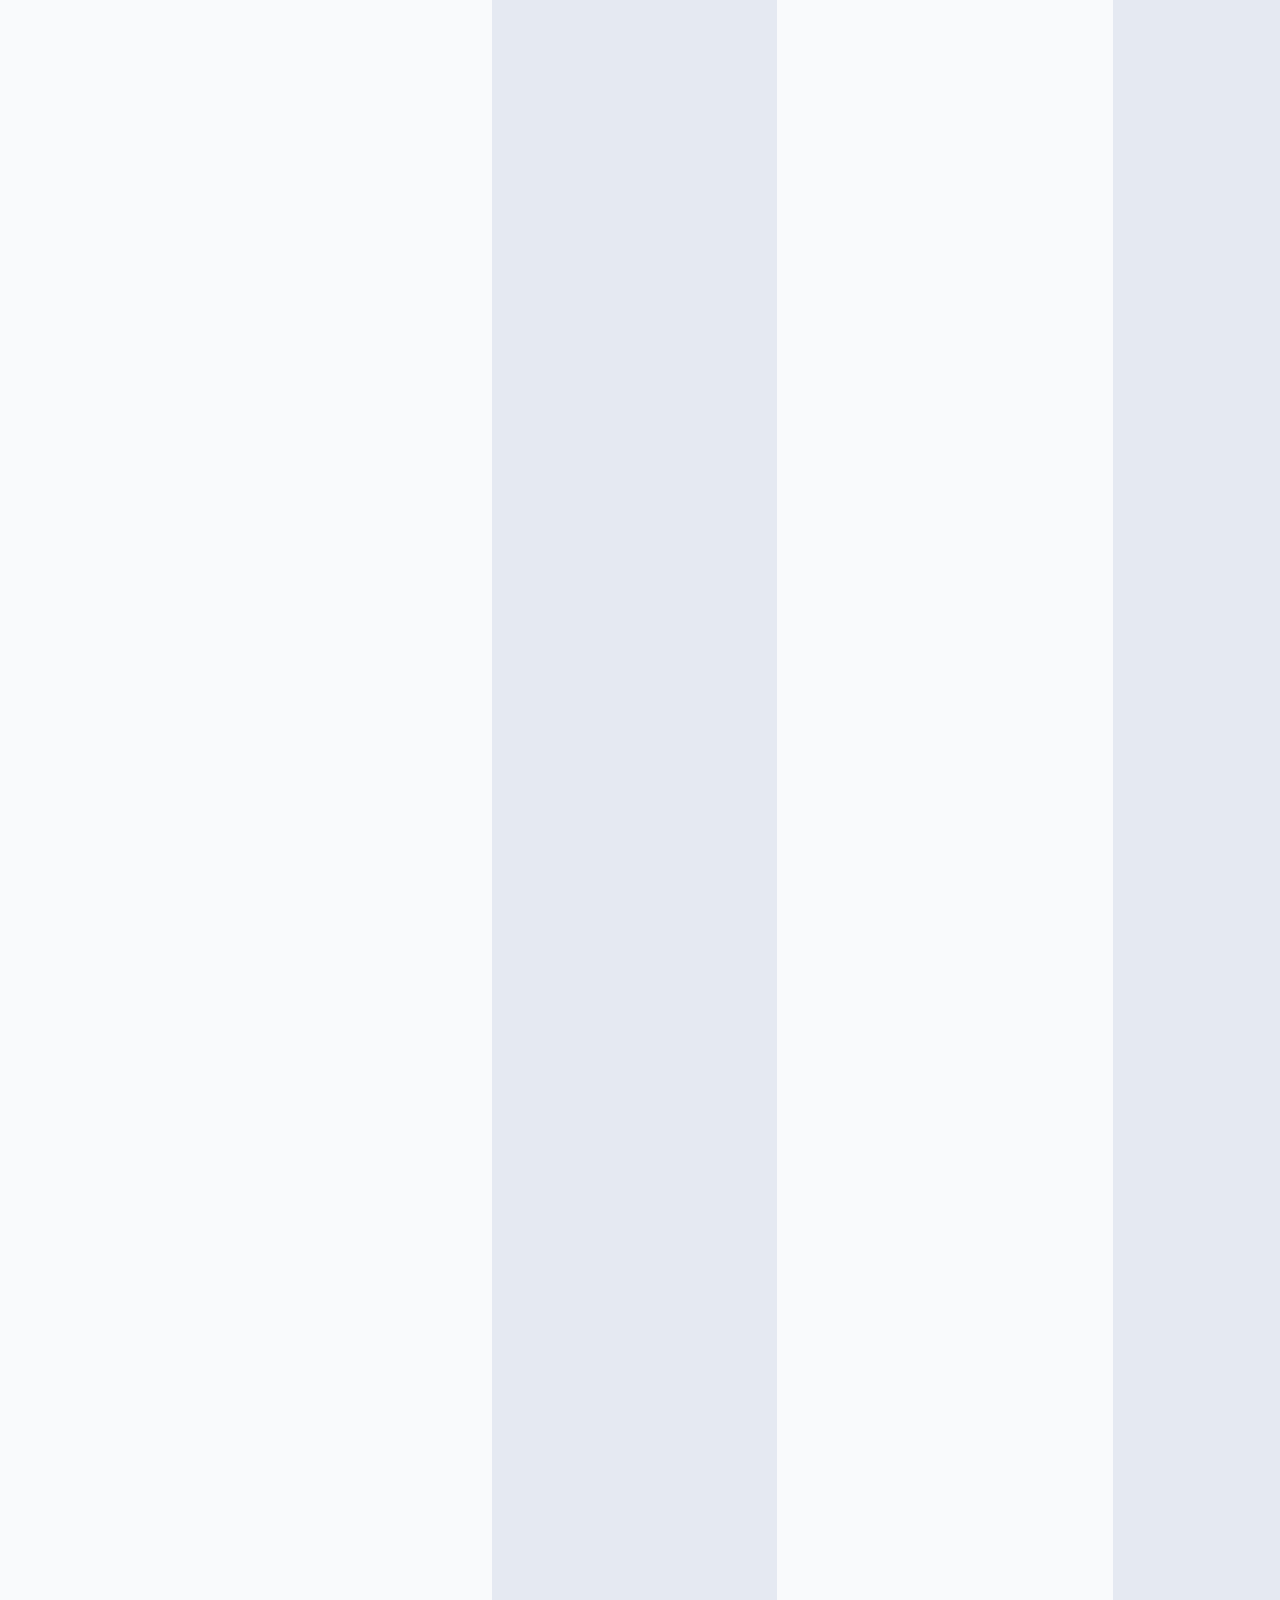
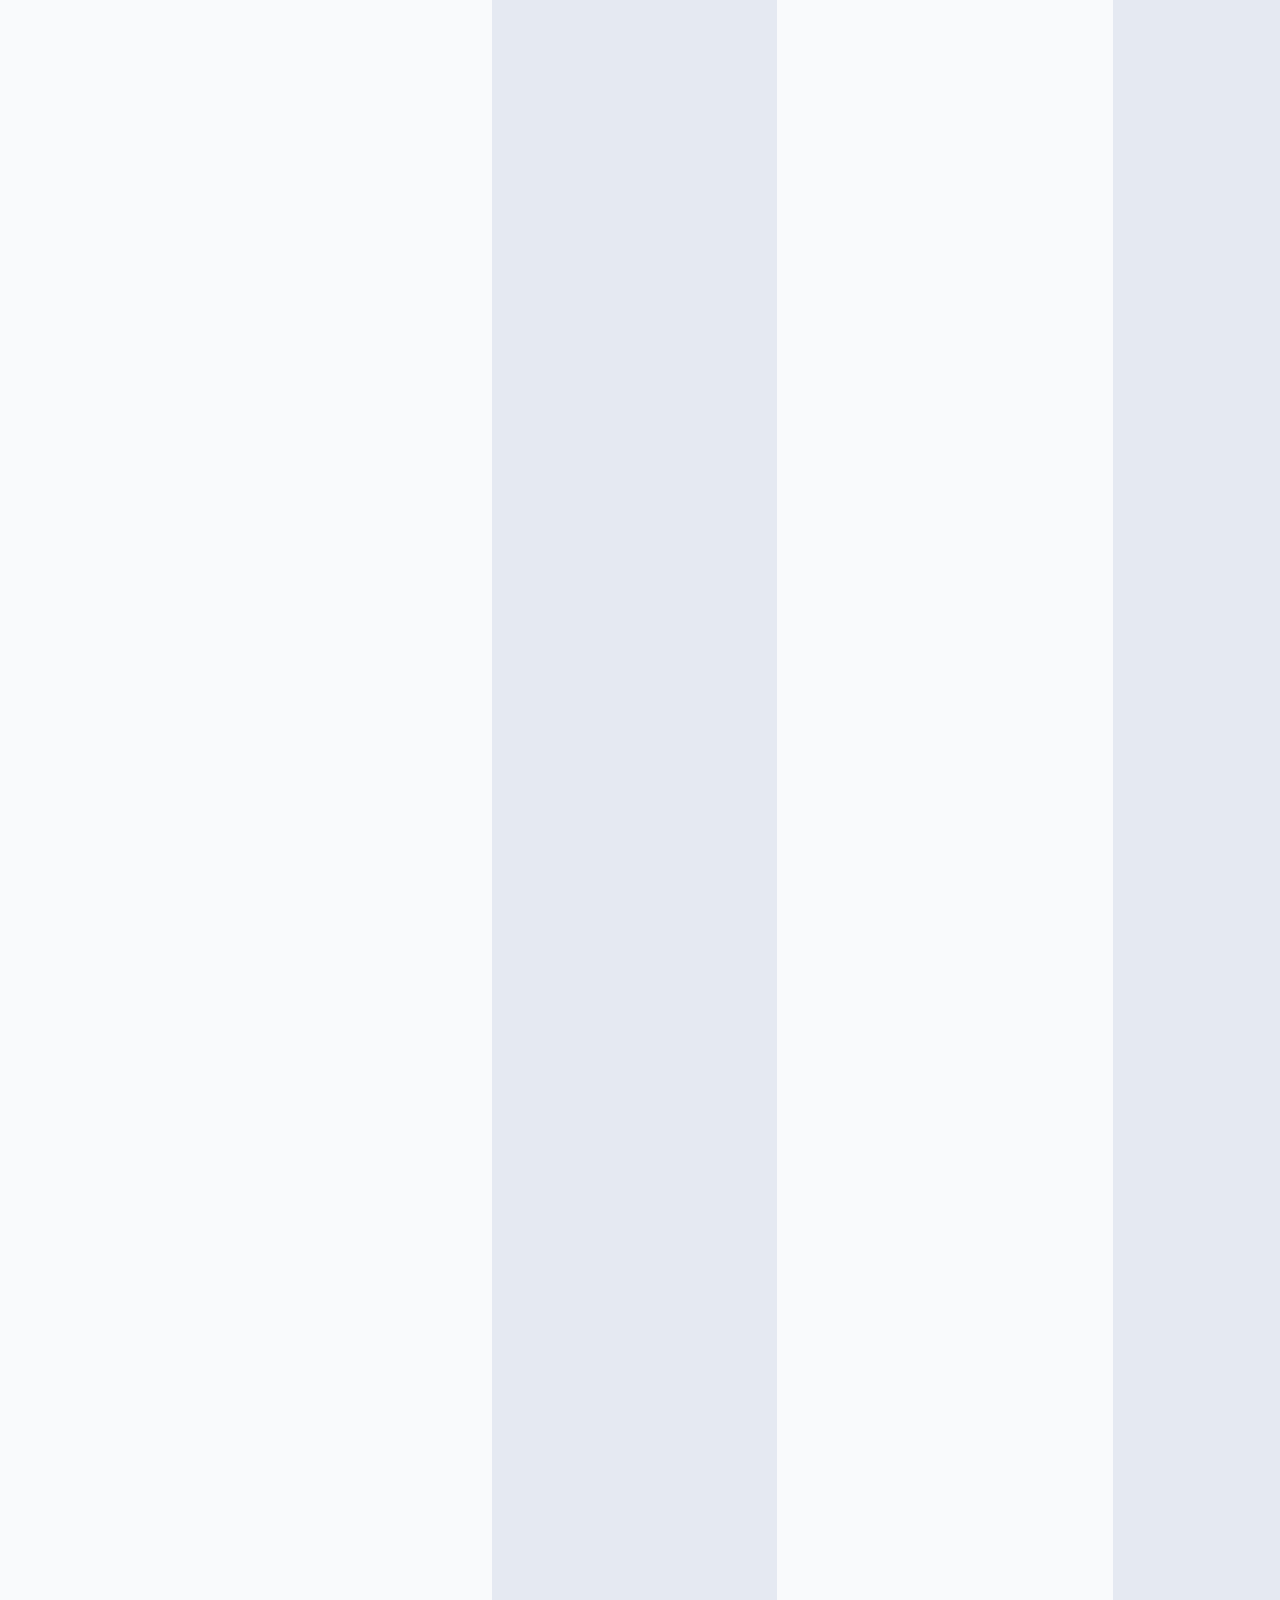
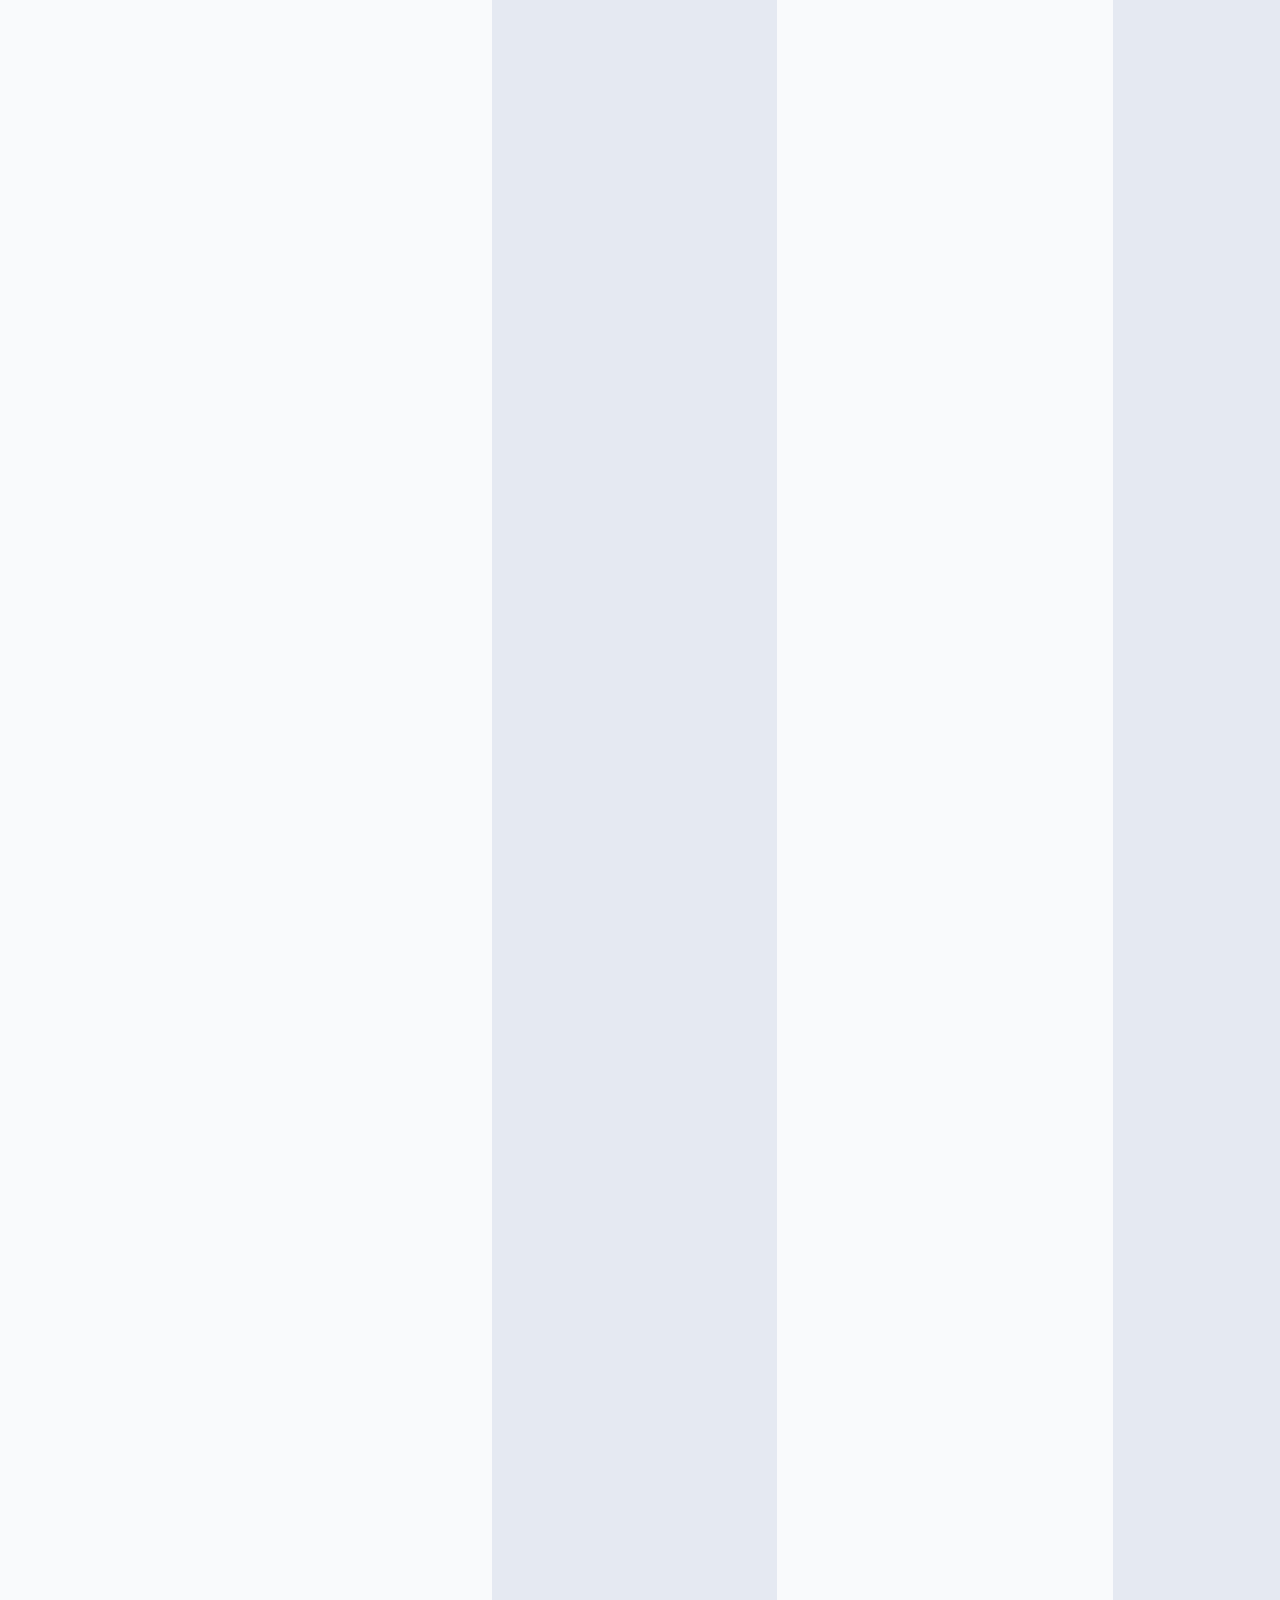
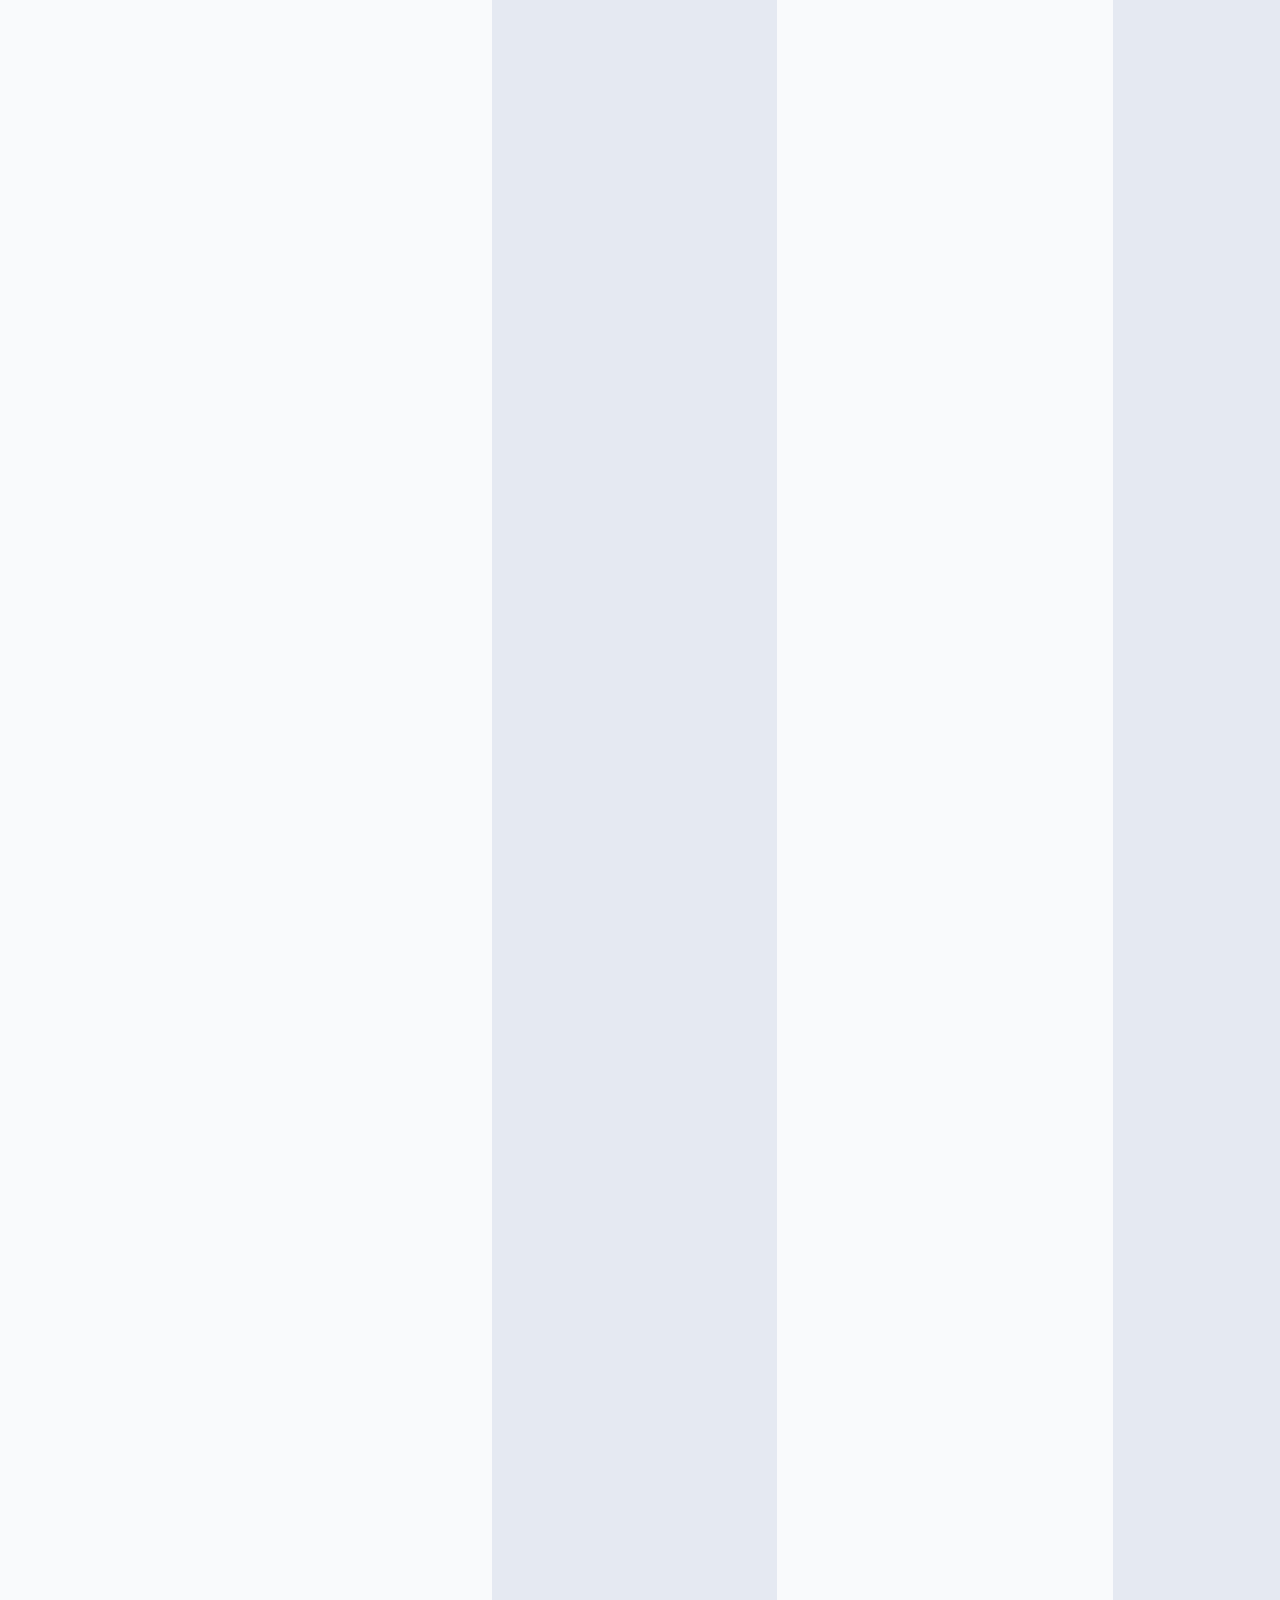
==== commit 08facc22: "Update index.html" ====
--- a/index.html
+++ b/index.html
@@ -365,8 +365,7 @@
       </div>
       
       <a href="./files/Pragati Khekale-Resume.pdf" title="My resume" target="#"
-        ><button class="btn btn-dark">My resume</button></a
-      >
+        ><button class="btn btn-dark">My resume</button></a>
       
     </div>
     
